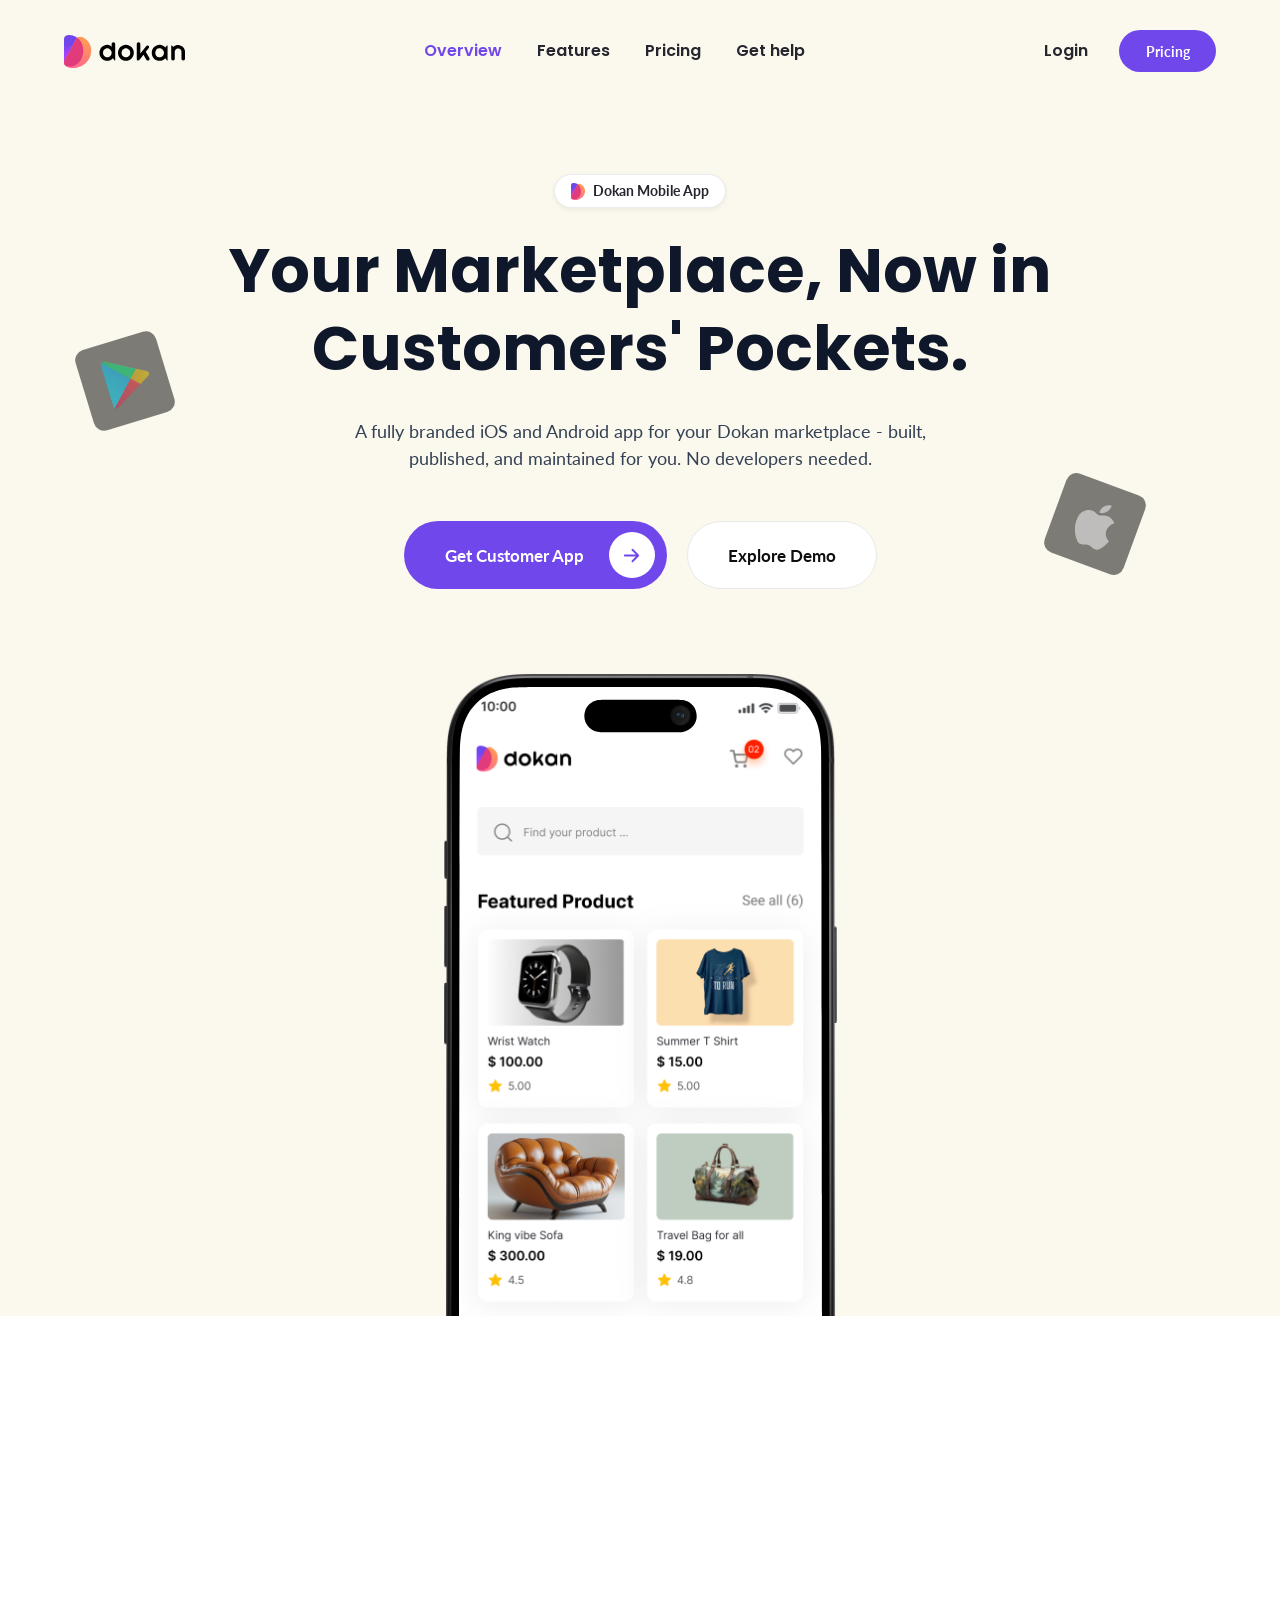
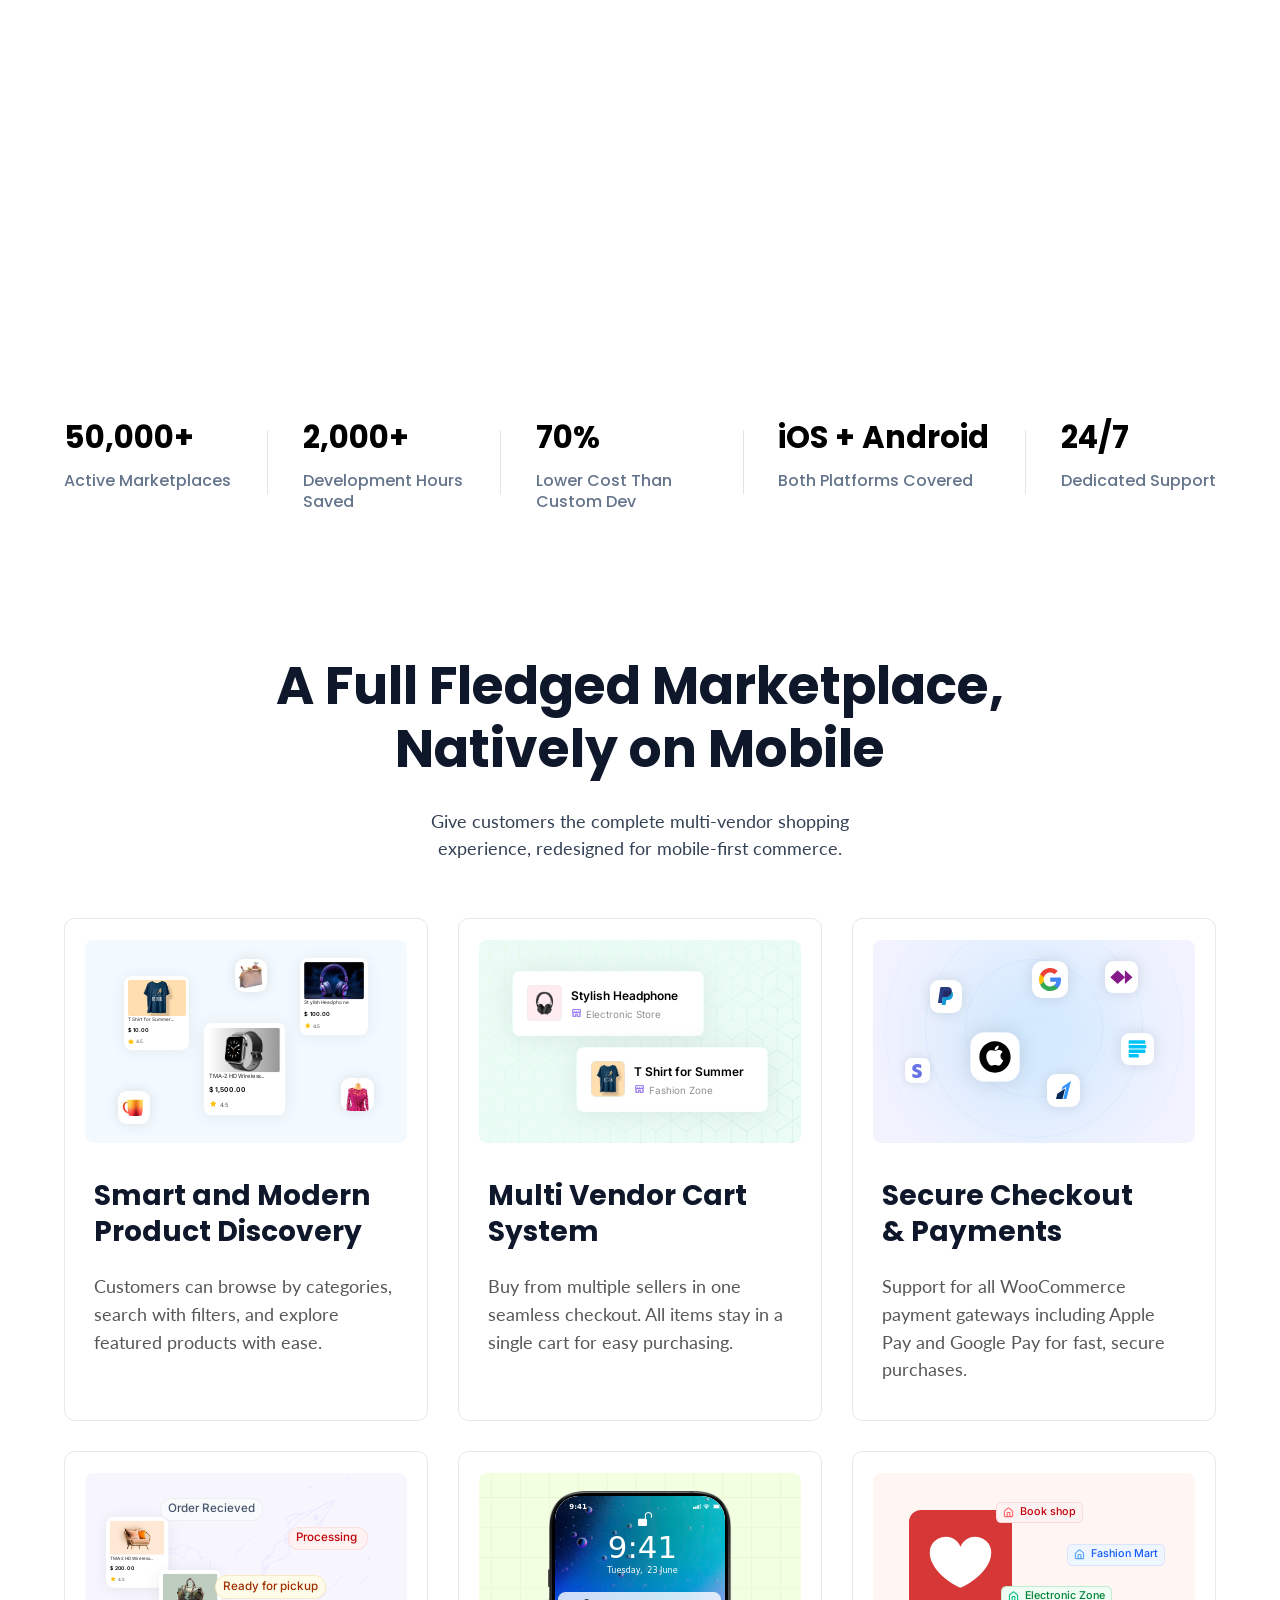
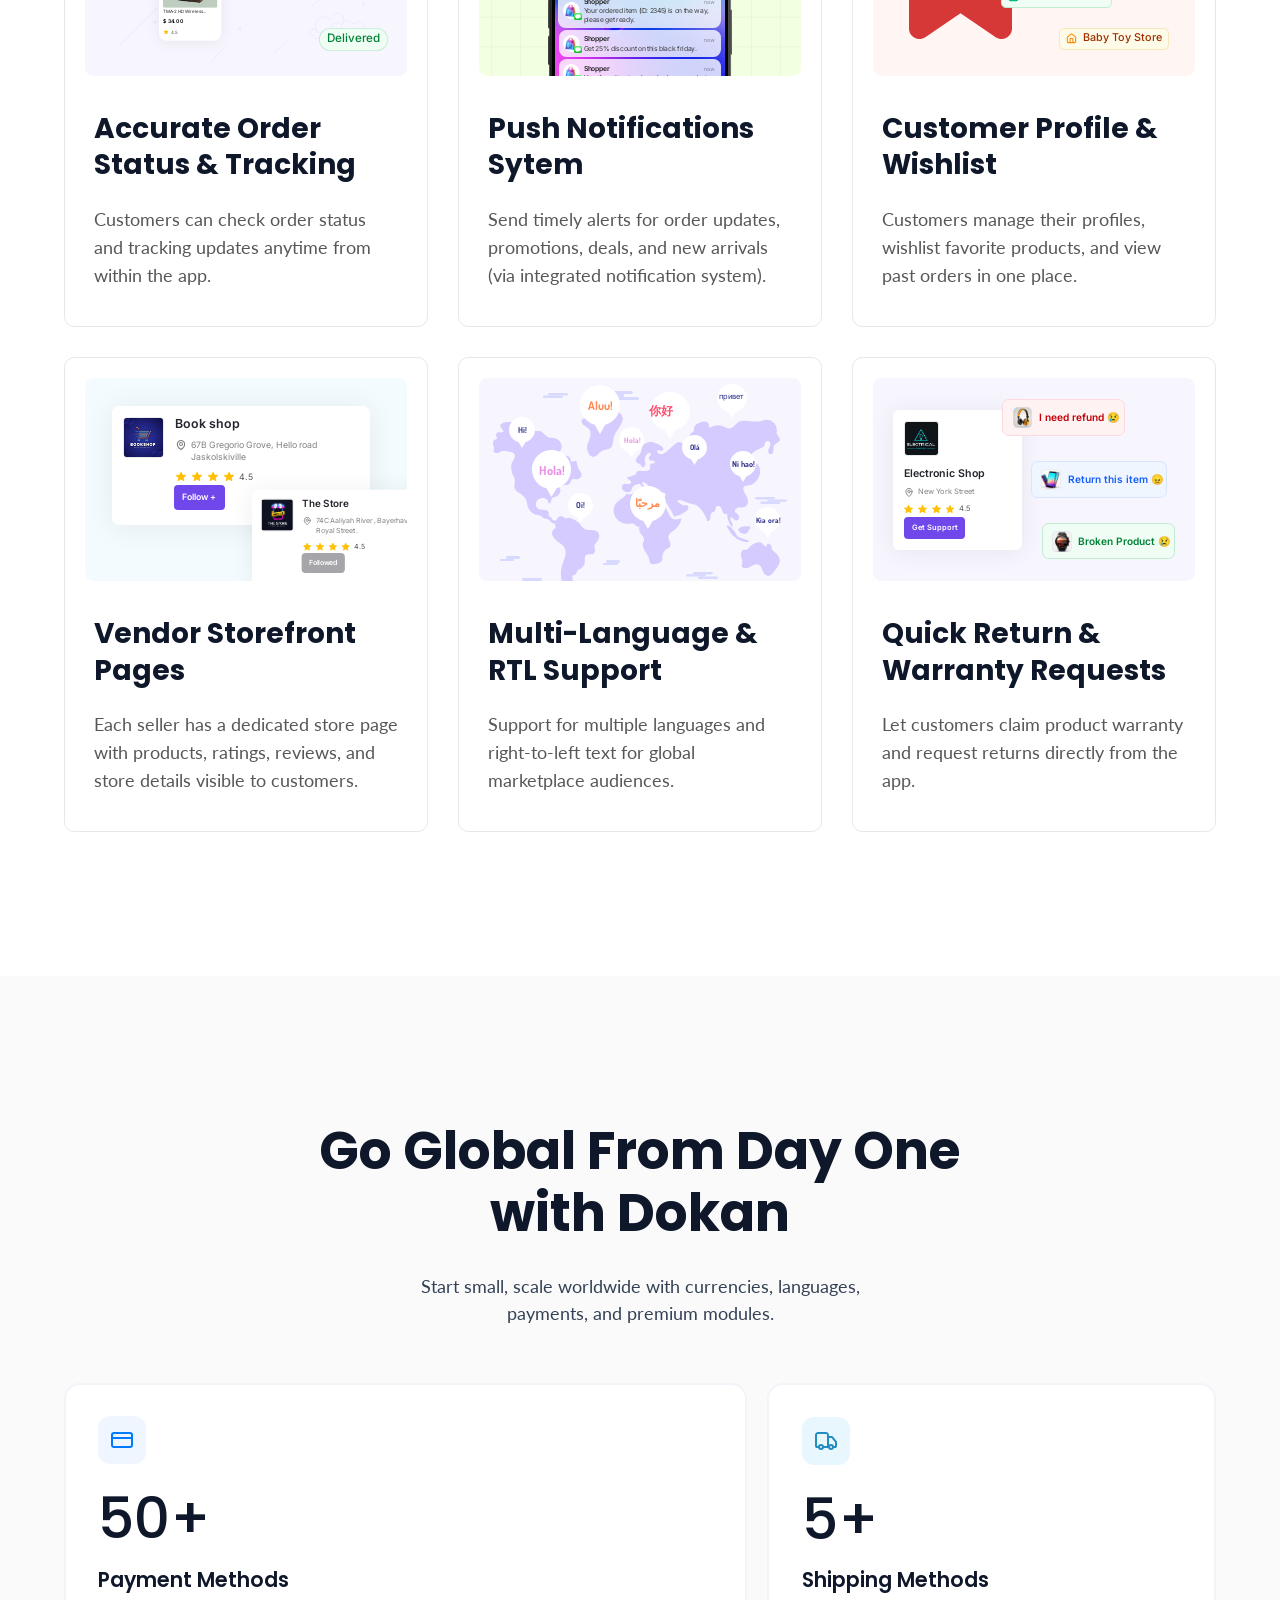
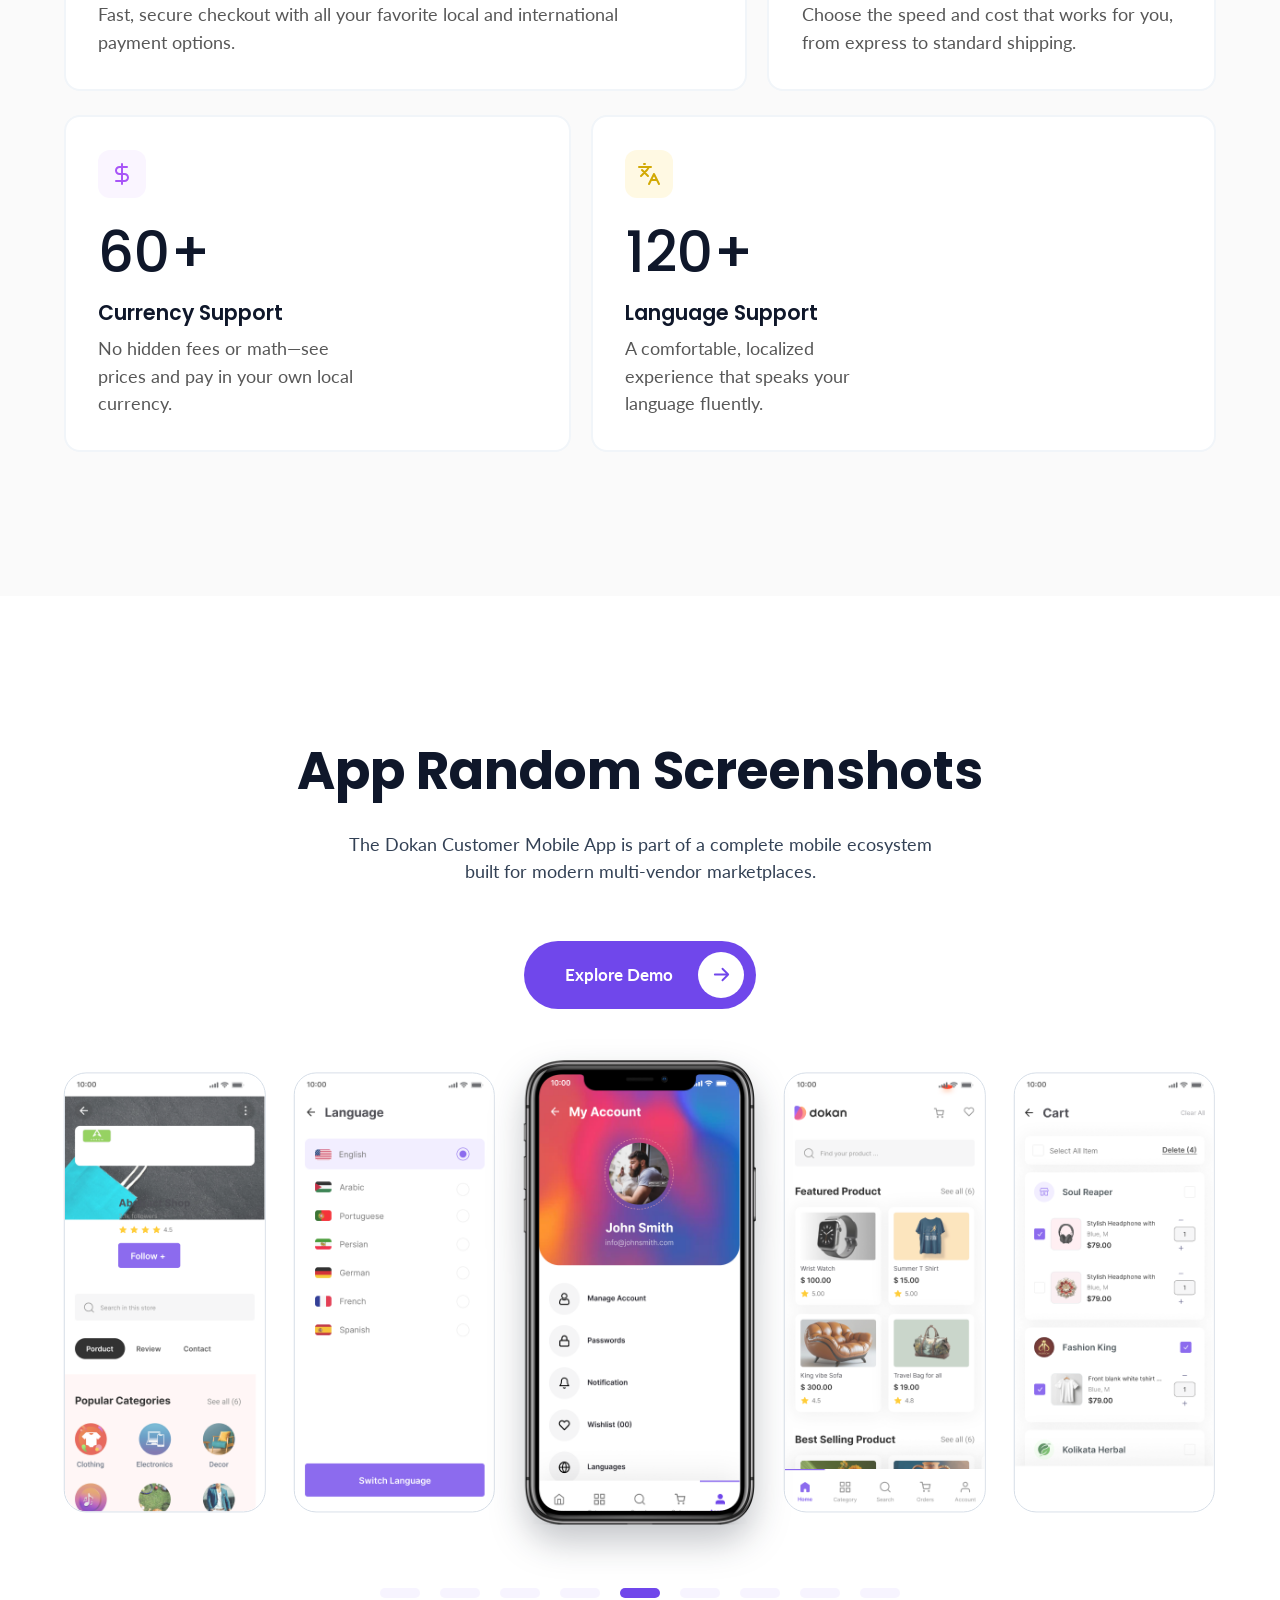
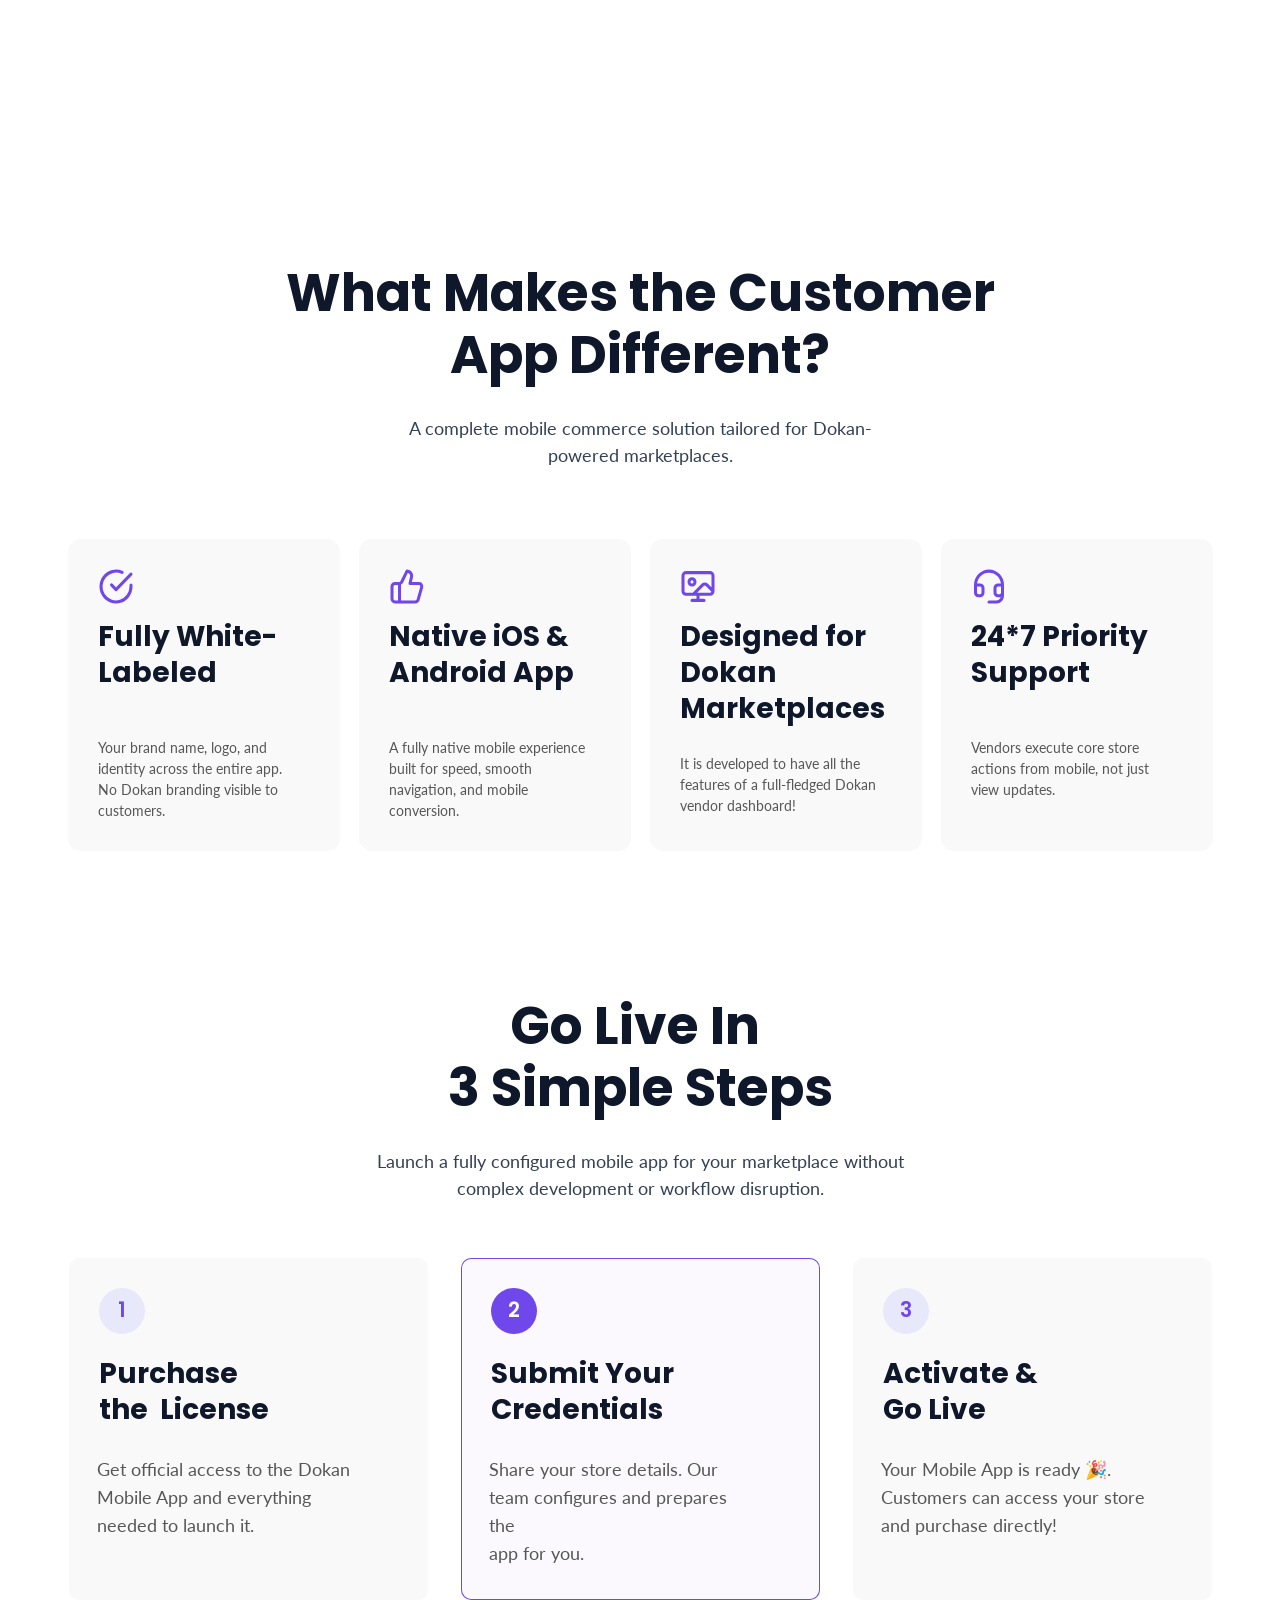
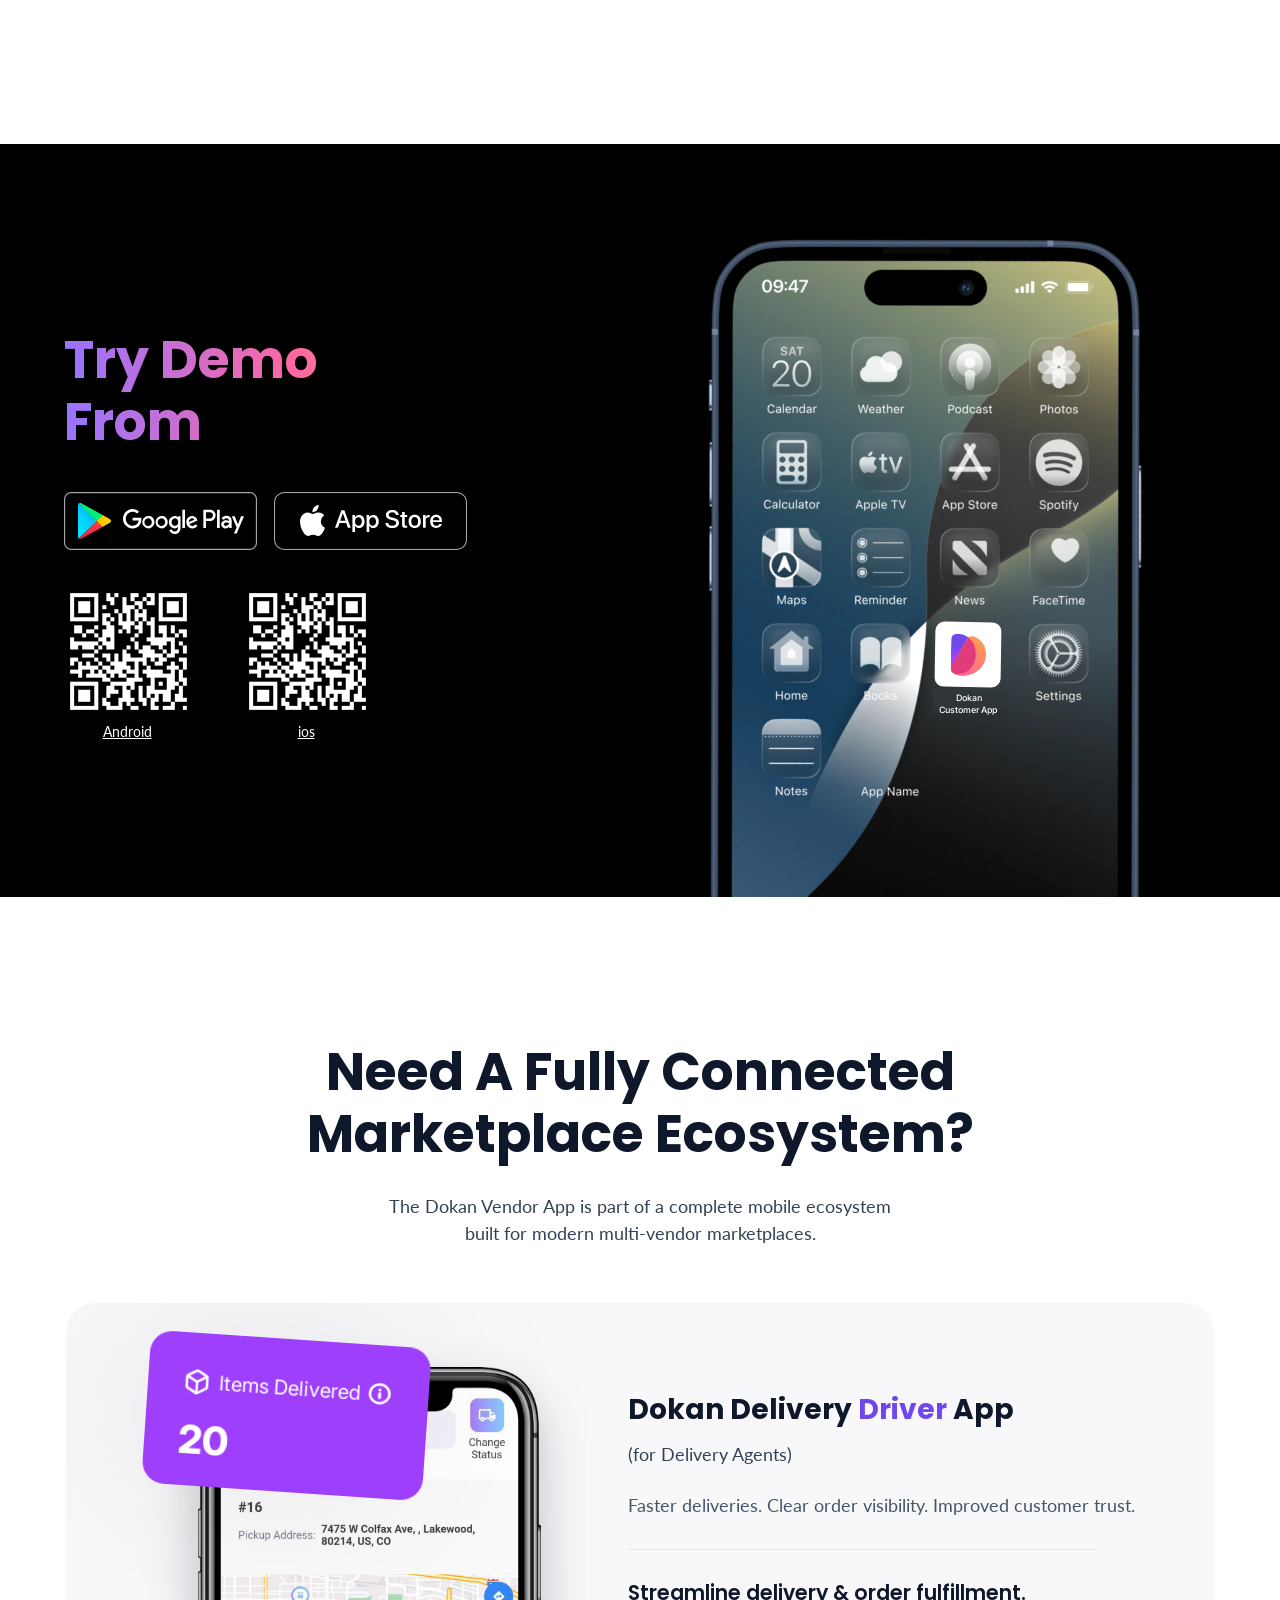
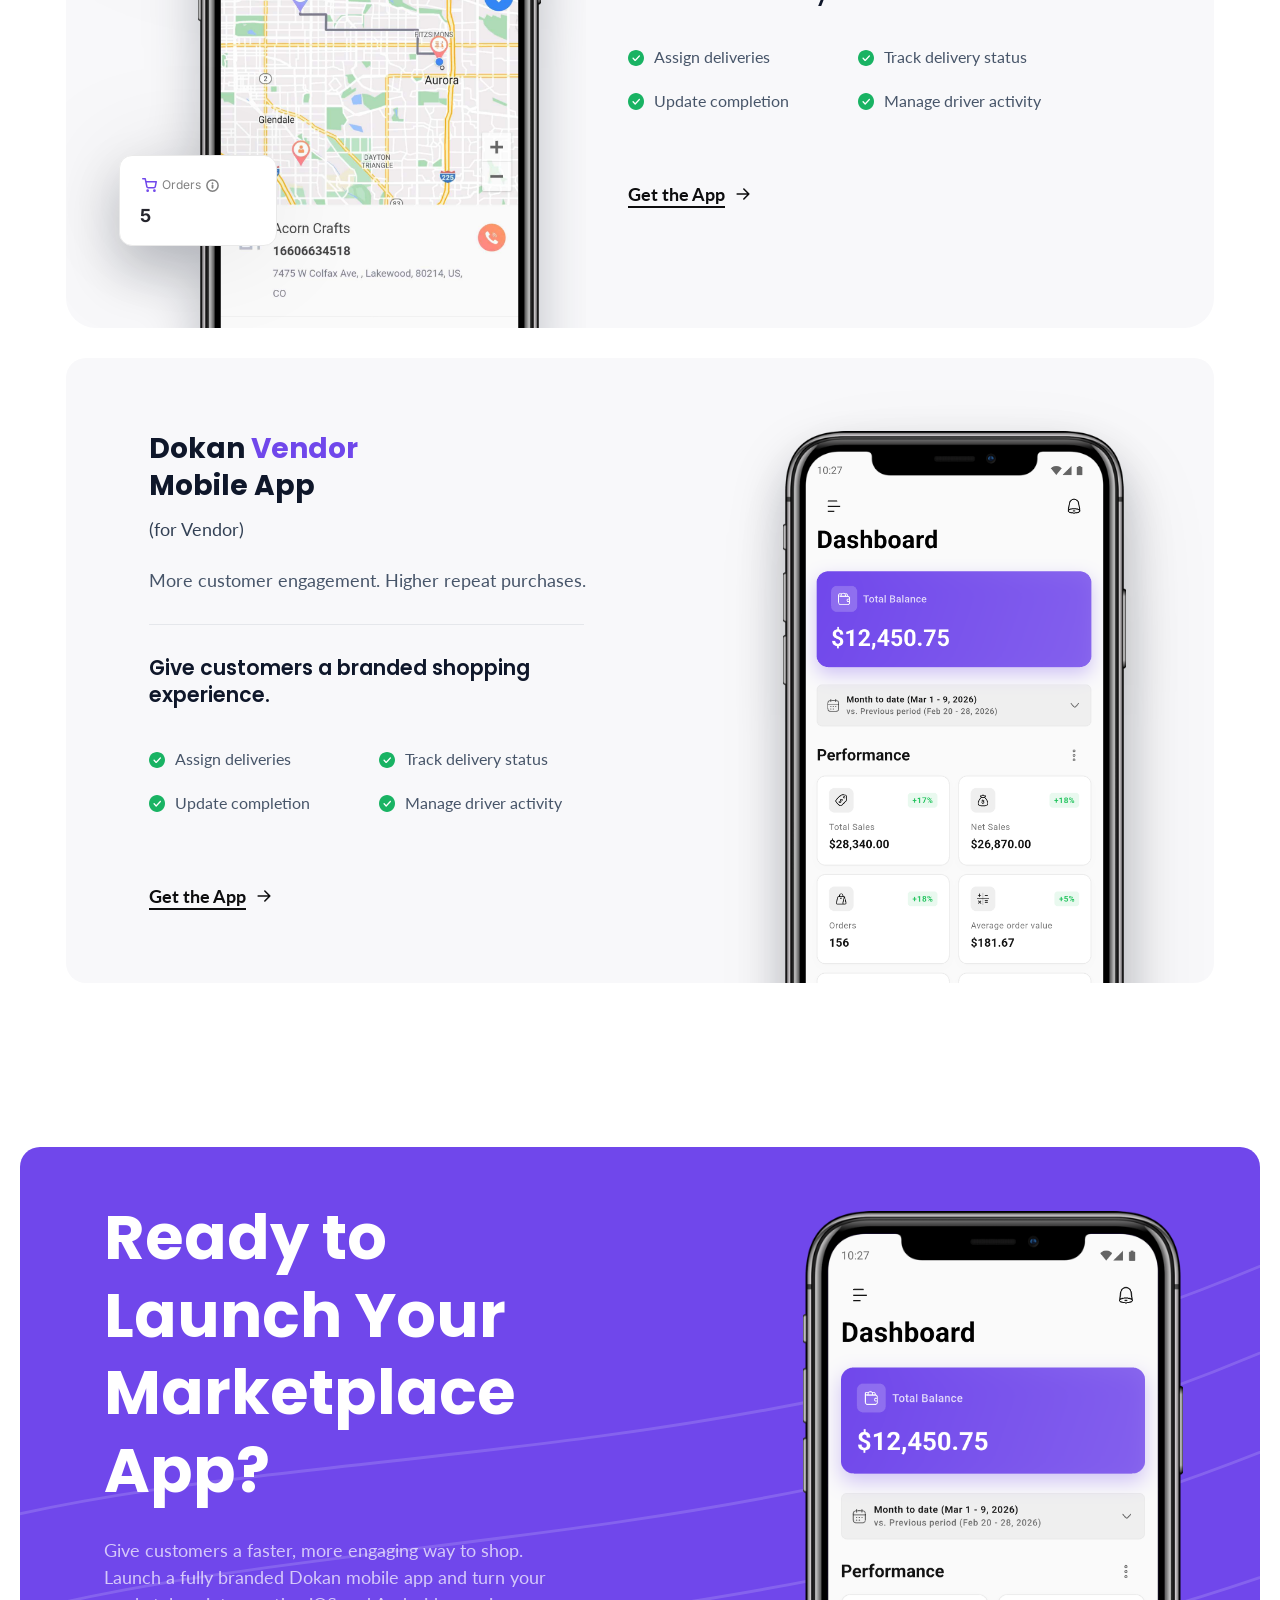
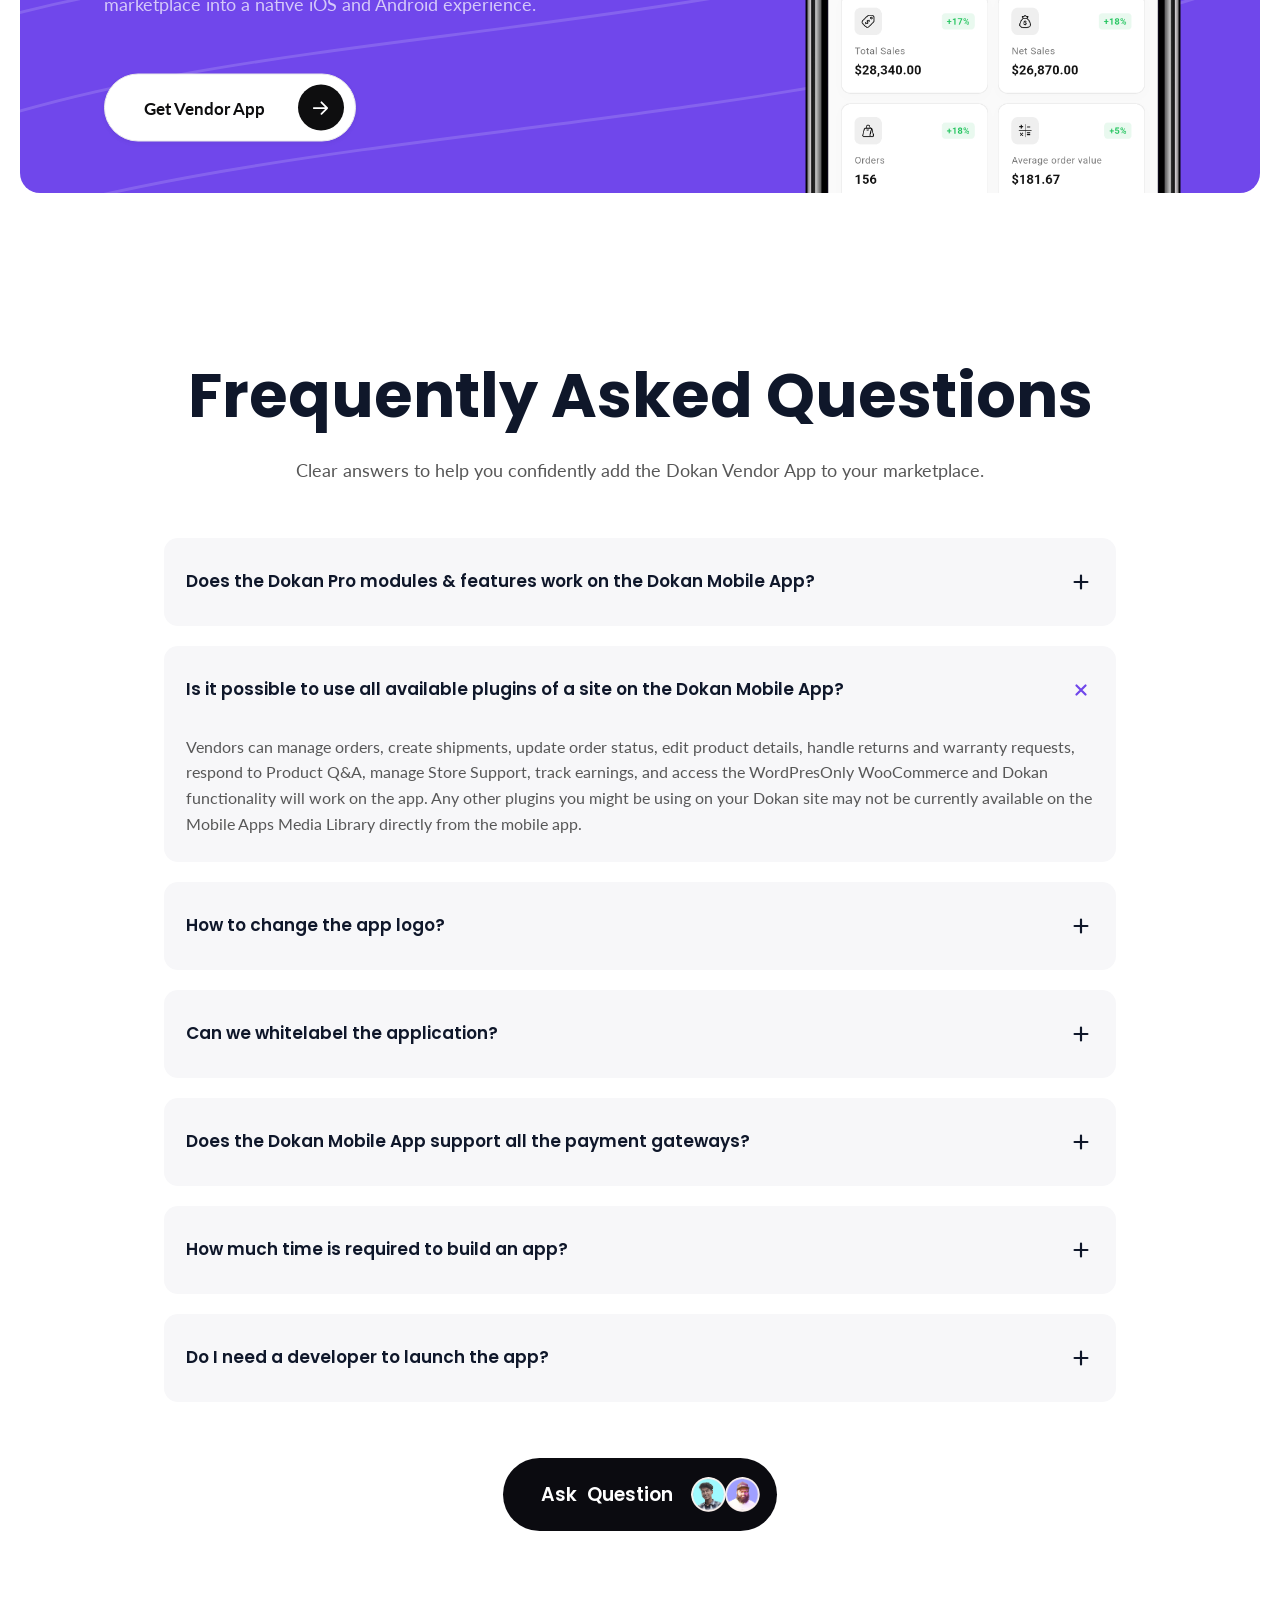
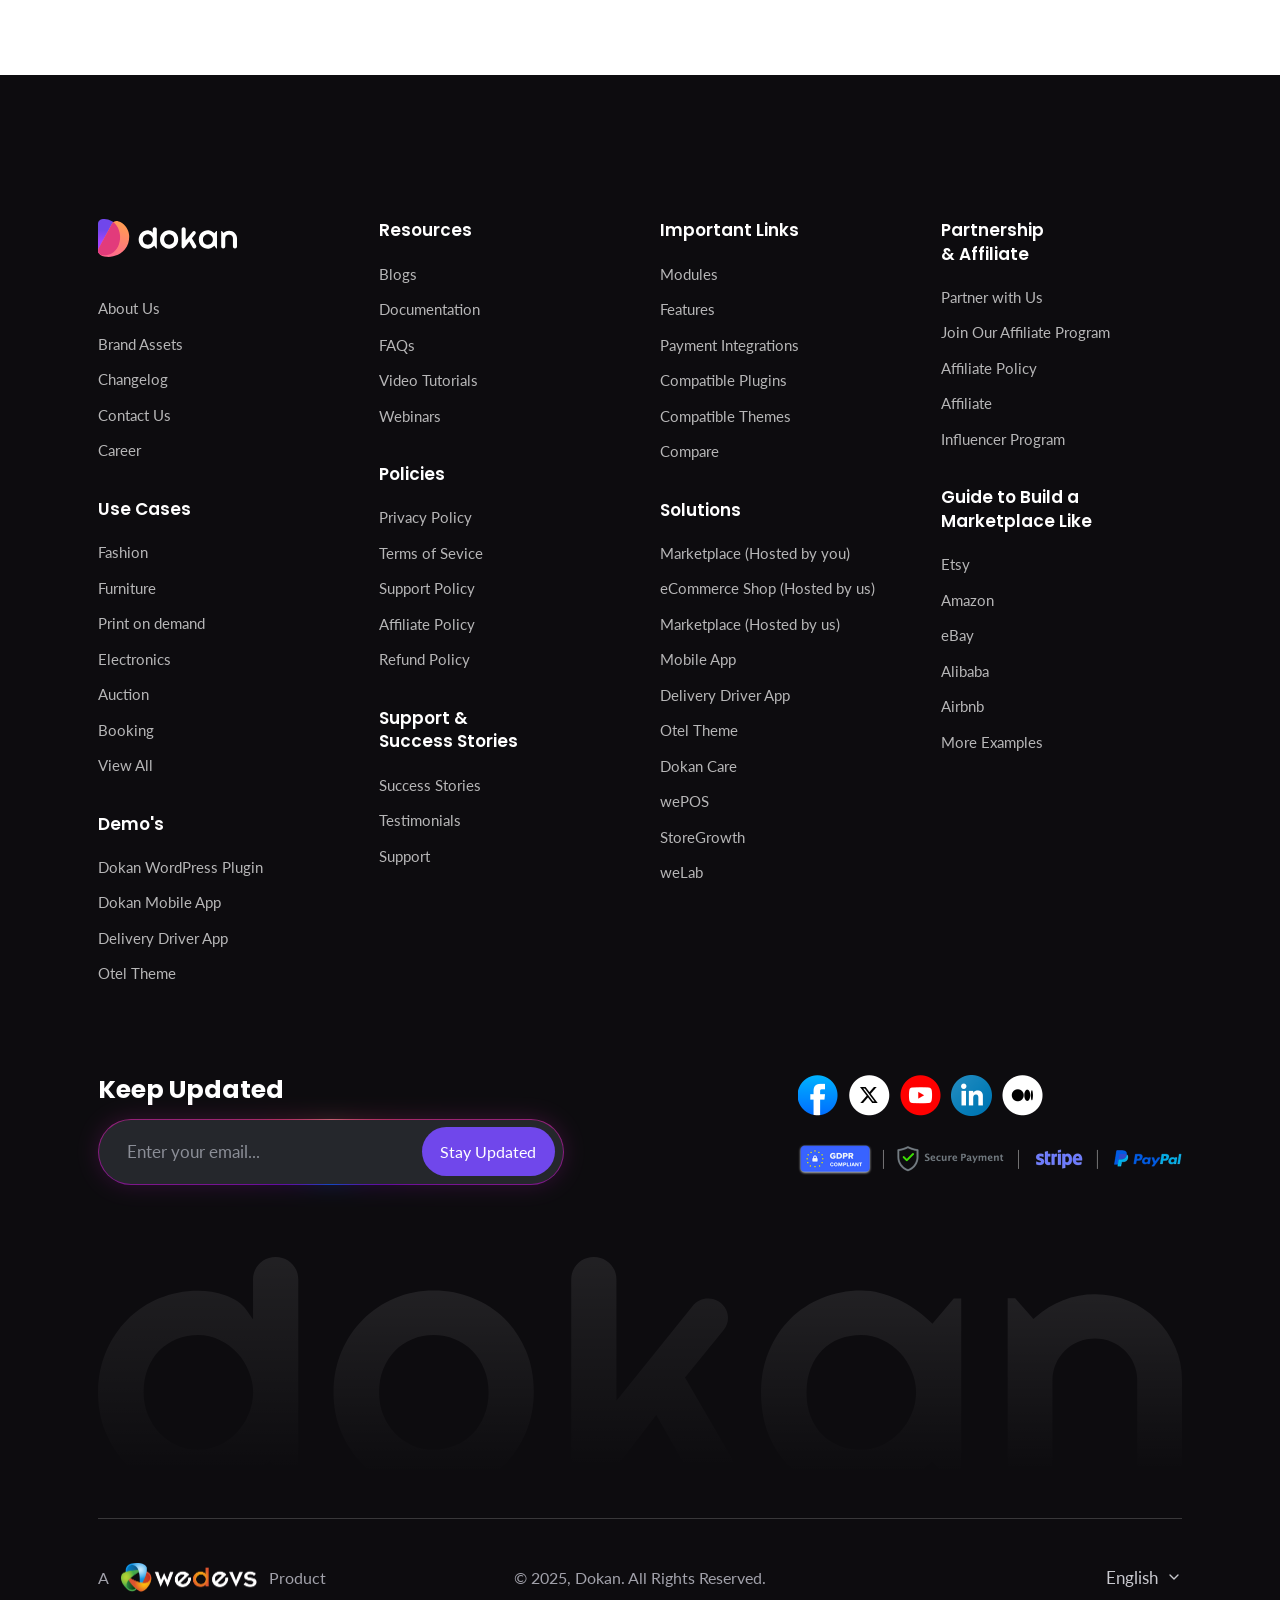
==== index.html @ ce4bb258 "Stats row redesign, 18px paragraphs, lighter Lifetime text - Home stats: one left-aligned row with s" ====
<!doctype html>
<html lang="en">
<head>
  <meta charset="utf-8">
  <meta name="viewport" content="width=device-width, initial-scale=1">
  <title>Dokan Customer Mobile App</title>
  <link rel="preconnect" href="https://fonts.googleapis.com">
  <link rel="preconnect" href="https://fonts.gstatic.com" crossorigin>
  <link href="https://fonts.googleapis.com/css2?family=Dosis:wght@700&family=Inter:wght@400;500;600;700;800&family=Lato:wght@400;700&family=Poppins:wght@500;600;700&family=Sora:wght@600;700&display=swap" rel="stylesheet">
  <link rel="stylesheet" href="dokan-ui.css">
  <link rel="stylesheet" href="base.css">
  <link rel="stylesheet" href="styles.css">
  <link rel="stylesheet" href="faq.css">
  <link rel="stylesheet" href="cta.css">
  <link rel="stylesheet" href="footer.css">
  <link rel="stylesheet" href="menu.css">
  <link rel="stylesheet" href="app-nav.css">
</head>
<body>
<div class="page" style="--top-bg:#fbf8ed">

  <!-- ============ HEADER: Dokan Mobile App menu (dokan-menu kit) ============ -->
  <header class="site-nav app-nav" id="site-nav" data-variant="light"
          data-logo-light="assets/dokan-logo.svg" data-logo-dark="assets/dokan-logo-white.svg">
    <div class="hero-menu">
      <div class="menu-row">
        <a href="#" class="menu-logo" aria-label="Dokan home">
          <img src="assets/dokan-logo.svg" alt="Dokan" width="121" height="33" />
        </a>
        <ul class="menu-links" id="menuLinks" aria-label="Dokan Mobile App">
          <li><a href="index.html" aria-current="page">Overview</a></li>
          <li><a href="features.html">Features</a></li>
          <li><a href="pricing.html">Pricing</a></li>
          <li><a href="#faq">Get help</a></li>
          <li class="menu-links-login"><a href="#">Login</a></li>
        </ul>

        <div class="menu-right">
          <a href="#" class="menu-login">Login</a>
          <a href="#" class="menu-pricing pb" aria-label="Pricing"><span class="pb-label"><span class="pb-mask"><span class="pb-t">Pricing</span><span class="pb-t pb-clone" aria-hidden="true">Pricing</span></span></span></a>
          <button class="menu-toggle" id="menuToggle" aria-label="Open menu" aria-expanded="false" aria-controls="menuLinks">
            <svg viewBox="0 0 24 24" fill="none" stroke="currentColor" stroke-width="2" stroke-linecap="round"><path d="M4 7h16M4 12h16M4 17h16"/></svg>
          </button>
        </div>
      </div>
    </div>
  </header>

  <!-- ============ HERO ============ -->
  <div class="hero-pin" data-hero-pin>
  <section class="hero">
    <div class="wrap">
      <div class="hero__bg"></div>

      <p class="app-tag"><img src="assets/p-dokan-icon.svg" alt="" width="14" height="17">Dokan Mobile App</p>
      <h1 class="hero__title dk-h1">Your Marketplace, Now in Customers' Pockets.</h1>
      <p class="hero__sub dk-lead">A fully branded iOS and Android app for your Dokan marketplace - built, published, and maintained for you. No developers needed.</p>
      <div class="hero__actions dk-btn-row">
        <a href="#" class="dk-btn dk-btn--primary">Get Customer App <span class="dk-btn__icon"><svg viewBox="0 0 24 24" fill="none" stroke="currentColor" stroke-width="1.9" stroke-linecap="round" stroke-linejoin="round" aria-hidden="true"><path d="M5 12h14M13 6l6 6-6 6"/></svg></span></a>
        <a href="#" class="dk-btn dk-btn--secondary">Explore Demo</a>
      </div>

      <div class="hero__stage" data-fit>
      <div class="hero__phone">
        <img class="hero__phone-frame" src="assets/hero-iphone17.png" alt="">
        <img class="hero__phone-mask" src="assets/hero-mask.svg" alt="">
        <div class="hero__phone-screen"><img src="assets/hero-homepage.png" alt="Dokan customer app home screen"></div>
      </div>
      </div>

      <!-- Floating cards: they move into place while the hero is pinned (script.js) -->
      <div class="hero__cards" aria-hidden="true">
        <div class="hcard hcard--product" data-hcard style="--k:-1;--b:528px;--from-x:160px">
          <img class="hc-product__img" src="assets/hc-watch.png" alt="">
          <p class="hc-product__name">Stylish Wrist Watch</p>
          <p class="hc-product__price">$ 100.00</p>
          <span class="hc-btn hc-btn--solid"><img src="assets/hc-cart-white.svg" alt="">Buy Now</span>
        </div>
        <div class="hcard hcard--delivery" data-hcard style="--k:-0.7414;--b:233px;--from-x:140px">
          <img class="hc-icon-bg" src="assets/hc-icon-bg.svg" alt="">
          <img class="hc-delivery__truck" src="assets/hc-truck.svg" alt="">
          <p class="hc-title">Delivery</p>
          <img class="hc-rule" src="assets/hc-line-h.svg" alt="">
          <img class="hc-delivery__track" src="assets/hc-line-v.svg" alt="">
          <p class="hc-date" style="top:69px">May 14<span>12:34 pm</span></p><img class="hc-dot" style="top:69px" src="assets/hc-dot-active.svg" alt=""><p class="hc-step" style="top:69px">Order Recieved</p>
          <p class="hc-date" style="top:127px">May 15<span>12:34 pm</span></p><img class="hc-dot" style="top:127px" src="assets/hc-dot.svg" alt=""><p class="hc-step" style="top:127px">Processing</p>
          <p class="hc-date" style="top:185px">May 16<span>12:34 pm</span></p><img class="hc-dot" style="top:185px" src="assets/hc-dot.svg" alt=""><p class="hc-step" style="top:185px">Delivered</p>
        </div>
        <div class="hcard hcard--review" data-hcard style="--k:0.5216;--b:531px;--from-x:-160px">
          <img class="hc-review__img" src="assets/hc-tshirt.png" alt="">
          <span class="hc-review__stars"><span class="hcard__star"><img src="assets/hc-star.svg" alt=""></span><span class="hcard__star"><img src="assets/hc-star.svg" alt=""></span><span class="hcard__star"><img src="assets/hc-star.svg" alt=""></span><span class="hcard__star"><img src="assets/hc-star.svg" alt=""></span><span class="hcard__star"><img src="assets/hc-star.svg" alt=""></span></span>
          <p class="hc-review__score">5.00</p>
          <p class="hc-review__title">Very Comfortable</p>
          <p class="hc-review__text">Summer is super comfy, especially for guys.</p>
        </div>
        <div class="hcard hcard--checkout" data-hcard style="--k:0.4368;--b:103px;--from-x:-140px">
          <img class="hc-icon-bg hc-icon-bg--sm" src="assets/hc-icon-bg2.svg" alt="">
          <img class="hc-checkout__cart" src="assets/hc-cart-gray.svg" alt="">
          <p class="hc-title hc-title--checkout">Checkout</p>
          <img class="hc-rule hc-rule--checkout" src="assets/hc-line-h2.svg" alt="">
          <p class="hc-item" style="top:59px">Headphone</p><p class="hc-qty" style="top:59px;left:98.9px">$10.00 X <span>1 QTY</span></p>
          <p class="hc-item" style="top:94px">Mouse</p><p class="hc-qty" style="top:94px;left:97.2px">$20.00 X <span>2 QTY</span></p>
          <span class="hc-input"><span>Discount Code</span></span>
          <span class="hc-apply">Apply</span>
          <span class="hc-btn hc-btn--outline"><img src="assets/hc-cart-purple.svg" alt="">Pay Now</span>
        </div>
      </div>

      <div class="hero__tile hero__tile--apple"></div>
      <img class="hero__tile-logo hero__tile-logo--apple" src="assets/hero-apple.svg" alt="">
      <div class="hero__tile hero__tile--play"></div>
      <img class="hero__tile-logo hero__tile-logo--play" src="assets/hero-googleplay.svg" alt="">
    </div>
  </section>
  </div>

  <!-- ============ FEATURES ============ -->
  <section class="features">
    <div class="wrap">
      <div class="stats">
        <div class="stat" style="--x:389px"><p class="stat__num dk-stat">50,000+</p><p class="stat__label dk-small">Active Marketplaces</p></div>
        <div class="stat" style="--x:636px"><p class="stat__num dk-stat">2,000+</p><p class="stat__label dk-small" style="--w:190px">Development Hours Saved</p></div>
        <div class="stat" style="--x:873px"><p class="stat__num dk-stat">70%</p><p class="stat__label dk-small" style="--w:200px">Lower Cost Than Custom Dev</p></div>
        <div class="stat" style="--x:1092px"><p class="stat__num dk-stat">iOS + Android</p><p class="stat__label dk-small">Both Platforms Covered</p></div>
        <div class="stat" style="--x:1379px"><p class="stat__num dk-stat">24/7</p><p class="stat__label dk-small">Dedicated Support</p></div>
        <img class="stat__divider" style="--x:596px" src="assets/stats-divider.svg" alt="">
        <img class="stat__divider" style="--x:833px" src="assets/stats-divider.svg" alt="">
        <img class="stat__divider" style="--x:1052px" src="assets/stats-divider.svg" alt="">
        <img class="stat__divider" style="--x:1339px" src="assets/stats-divider.svg" alt="">
      </div>

      <h2 class="features__title dk-h2">A Full Fledged Marketplace,<br>Natively on Mobile</h2>
      <p class="features__sub dk-lead">Give customers the complete multi-vendor shopping experience, redesigned for mobile-first commerce.</p>

      <div class="fgrid">
        <!-- 1 -->
        <article class="fcard">
          <div data-fit class="fcard__art" style="background:#f3faff;--t:20.58px">
            <div class="pcard at" style="--x:48.84px;--y:45.09px">
              <div class="pcard__bg"></div>
              <div class="pcard__img"><img src="assets/f1-tshirt.png" alt=""></div>
              <div class="pcard__body"><p class="pcard__name trim">T Shirt for Summer...</p><p class="pcard__price trim">$ 10.00</p><div class="pcard__rating"><span class="pcard__star"><img src="assets/f1-star-a.svg" alt=""></span><span class="pcard__rate trim">4.5</span></div></div>
            </div>
            <div class="pcard at" style="--x:149.35px;--y:104.26px;--s:1.23116">
              <div class="pcard__bg"></div>
              <div class="pcard__img"><img src="assets/f1-watch.png" alt=""></div>
              <div class="pcard__body"><p class="pcard__name trim">TMA-2 HD Wireless...</p><p class="pcard__price trim">$ 1,500.00</p><div class="pcard__rating"><span class="pcard__star"><img src="assets/f1-star-b.svg" alt=""></span><span class="pcard__rate trim">4.5</span></div></div>
            </div>
            <div class="pcard at" style="--x:269.58px;--y:23.48px;--s:1.03097">
              <div class="pcard__bg"></div>
              <div class="pcard__img"><img src="assets/f1-headphone.png" alt=""></div>
              <div class="pcard__body"><p class="pcard__name trim">Stylish Headphone </p><p class="pcard__price trim">$ 100.00</p><div class="pcard__rating"><span class="pcard__star"><img src="assets/f1-star-c.svg" alt=""></span><span class="pcard__rate trim">4.5</span></div></div>
            </div>
            <div class="logo-tile at" style="--x:41.33px;--y:189.74px"><span class="crop" style="left:5.64px;top:9.39px;width:26.113px;height:21.761px"><img src="assets/f1-logo-mug.png" alt="" style="height:128%;left:-6.97%;top:-12%;width:130.61%"></span></div>
            <div class="logo-tile at" style="--x:187.86px;--y:24.42px"><span class="crop" style="left:4.69px;top:3.76px;width:30.984px;height:32.89px"><img src="assets/f1-logo-bag.png" alt="" style="height:129.17%;left:-5.38%;top:-17.75%;width:114.62%"></span></div>
            <div class="logo-tile at" style="--x:321.25px;--y:173.77px"><span class="crop" style="left:5.63px;top:-3.76px;width:30.058px;height:49.784px"><img src="assets/f1-logo-dress.png" alt="" style="height:266.28%;left:-106.25%;top:-19.93%;width:350%"></span></div>
          </div>
          <h3 class="fcard__title dk-h3">Smart and Modern Product Discovery</h3>
          <p class="fcard__desc dk-small">Customers can browse by categories, search with filters, and explore featured products with ease.</p>
        </article>

        <!-- 2 -->
        <article class="fcard">
          <div data-fit class="fcard__art" style="background:#ebfcf6">
            <img class="at" style="--x:-37.56px;--y:-22.55px;width:479.056px;height:286.494px" src="assets/f2-pattern.svg" alt="">
            <div class="cart-row at" style="--x:43.21px;--y:39.45px"><img src="assets/f2-card-bg.svg" alt=""></div>
            <div class="at" style="--x:61.23px;--y:57.33px;width:42.77px;height:44.62px">
              <img style="position:absolute;left:-0.24px;top:-0.25px;width:43.29px;height:45.118px" src="assets/f2-thumb-bg.svg" alt="">
              <span class="crop" style="left:9.25px;top:6.385px;width:24.28px;height:31.85px;border-radius:2.497px"><img src="assets/f2-headphone.png" alt="" style="height:121.22%;left:-24.4%;top:-7.07%;width:150.33%"></span>
            </div>
            <p class="cart-name trim at" style="--x:115.56px;--y:60.89px">Stylish Headphone</p>
            <img class="at" style="--x:116.42px;--y:86.69px;width:11.524px;height:10.151px" src="assets/f2-store-a.svg" alt="">
            <p class="cart-store trim at" style="--x:134.51px;--y:86.96px">Electronic Store</p>

            <div class="cart-row at" style="--x:122.57px;--y:134.85px"><img src="assets/f2-card-bg.svg" alt=""></div>
            <img class="at" style="--x:140.31px;--y:152.43px;width:43.363px;height:45.191px" src="assets/f2-tshirt-card.png" alt="">
            <p class="cart-name trim at" style="--x:194.89px;--y:156.3px">T Shirt for Summer </p>
            <img class="at" style="--x:195.71px;--y:182.12px;width:11.51px;height:10.163px" src="assets/f2-store-b.svg" alt="">
            <p class="cart-store trim at" style="--x:213.78px;--y:182.4px">Fashion Zone</p>
          </div>
          <h3 class="fcard__title dk-h3">Multi Vendor Cart System</h3>
          <p class="fcard__desc dk-small">Buy from multiple sellers in one seamless checkout. All items stay in a single cart for easy purchasing.</p>
        </article>

        <!-- 3 -->
        <article class="fcard">
          <div data-fit class="fcard__art" style="background:#f5f4ff">
            <div class="pay-glow">
              <img class="pay-glow__ellipse" src="assets/f3-glow.svg" alt="">
              <div class="logo-tile at" style="--x:-12.21px;--y:82.66px"><img class="logo-tile__in" style="left:10.91px;top:9.12px;width:18.954px;height:22.538px" src="assets/f3-logo-a.svg" alt=""></div>
            </div>
            <div class="ring" style="left:115.09px;top:24.92px;width:173.726px;height:173.726px;border-color:rgba(190,219,255,.4)"></div>
            <div class="ring" style="left:65.45px;top:-24.72px;width:272.998px;height:272.998px;border-color:rgba(190,219,255,.3)"></div>
            <div class="ring" style="left:15.82px;top:-74.36px;width:372.27px;height:372.27px;border-color:rgba(190,219,255,.2)"></div>
            <div class="logo-tile at" style="--x:71.39px;--y:50.72px"><img class="logo-tile__in" style="left:10.92px;top:9.124px;width:18.95px;height:22.538px" src="assets/f3-logo-paypal.svg" alt="PayPal"></div>
            <div class="logo-tile logo-tile--lg at" style="--x:199.14px;--y:27.25px"><img class="logo-tile__in" style="left:8.952px;top:8.662px;width:28.123px;height:28.698px" src="assets/f3-logo-google.svg" alt="Google Pay"></div>
            <img class="at" style="--x:-16.31px;--y:-16.31px;width:73.416px;height:73.416px;margin:26.3px 0 0 291.19px" src="assets/f3-logo-d.svg" alt="">
            <img class="at" style="--x:-16.31px;--y:-16.31px;width:73.416px;height:73.416px;margin:116.48px 0 0 310.92px" src="assets/f3-logo-e.svg" alt="">
            <div class="logo-tile at" style="--x:218.86px;--y:168.14px"><img class="logo-tile__in" style="left:10.335px;top:9.393px;width:19.726px;height:22.574px" src="assets/f3-logo-f.svg" alt=""></div>
            <img class="at" style="--x:-24.42px;--y:-24.42px;width:109.901px;height:109.901px;margin:116.48px 0 0 123.05px" src="assets/f3-logo-apple.svg" alt="Apple Pay">
            <div class="logo-tile logo-tile--sm at" style="--x:40.39px;--y:148.41px"><img class="logo-tile__in" style="left:6.906px;top:6.906px;width:17.58px;height:17.58px" src="assets/f3-stripe.svg" alt="Stripe"></div>
          </div>
          <h3 class="fcard__title dk-h3">Secure Checkout<br>&amp; Payments</h3>
          <p class="fcard__desc dk-small">Support for all WooCommerce payment gateways including Apple Pay and Google Pay for fast, secure purchases.</p>
        </article>

        <!-- 4 -->
        <article class="fcard">
          <div data-fit class="fcard__art" style="background:#f7f5fe">
            <img class="at" style="--x:42.29px;--y:3.77px;width:314.576px;height:232.919px" src="assets/f4-bg.svg" alt="">
            <div class="pcard at" style="--x:27.24px;--y:55.42px;--s:0.94453">
              <div class="pcard__bg"></div>
              <div class="pcard__img"><img src="assets/f4-chair.png" alt=""></div>
              <div class="pcard__body"><p class="pcard__name trim">TMA-2 HD Wireless...</p><p class="pcard__price trim">$ 200.00</p><div class="pcard__rating"><span class="pcard__star"><img src="assets/f4-star.svg" alt=""></span><span class="pcard__rate trim">4.5</span></div></div>
            </div>
            <div class="pcard at" style="--x:92.55px;--y:121.77px;--s:0.94453">
              <div class="pcard__bg"></div>
              <div class="pcard__img"><img src="assets/f4-bag.png" alt=""></div>
              <div class="pcard__body"><p class="pcard__name trim">TMA-2 HD Wireless...</p><p class="pcard__price trim">$ 34.00</p><div class="pcard__rating"><span class="pcard__star"><img src="assets/f4-star.svg" alt=""></span><span class="pcard__rate trim">4.5</span></div></div>
            </div>
            <span class="pill at" style="--x:94.43px;--y:31.15px;--bg:#f9fafb;--fg:#45556c;--ring:rgba(106,114,130,.1)">Order Recieved</span>
            <span class="pill at" style="--x:254.93px;--y:67.62px;--bg:#fef2f2;--fg:#c10007;--ring:rgba(231,0,11,.1)">Processing </span>
            <span class="pill at" style="--x:163.73px;--y:128.42px;--bg:#fefce8;--fg:#9f2d00;--ring:rgba(208,135,0,.2)">Ready for pickup</span>
            <span class="pill at" style="--x:293.83px;--y:194.08px;--bg:#f0fdf4;--fg:#008236;--ring:rgba(0,166,62,.2)">Delivered</span>
          </div>
          <h3 class="fcard__title dk-h3">Accurate Order Status &amp; Tracking</h3>
          <p class="fcard__desc dk-small">Customers can check order status and tracking updates anytime from within the app.</p>
        </article>

        <!-- 5 -->
        <article class="fcard">
          <div data-fit class="fcard__art" style="background:#f3ffe1">
            <img class="at" style="--x:-164.56px;--y:-43.66px;width:760px;height:486px;mix-blend-mode:multiply" src="assets/f5-grid.svg" alt="">
            <img class="at" style="--x:86.42px;--y:22.54px;width:230.675px;height:477.949px" src="assets/f5-iphone.png" alt="">
            <div class="lock at" style="--x:95.28px;--y:29px">
              <img class="lock__wall" src="assets/f5-lockscreen.png" alt="">
              <img class="at" style="--x:163.76px;--y:auto;bottom:29.08px;top:auto;width:29.348px;height:29.348px" src="assets/f5-camera.svg" alt="">
              <img class="at" style="--x:27px;bottom:29.08px;top:auto;width:29.348px;height:29.348px" src="assets/f5-torch.svg" alt="">
              <span class="lock__home"></span>
              <div class="lock__stack">
                <div class="notif" style="height:42.261px"><div class="notif__in" style="left:0;right:0">
                  <span class="notif__icon"><img src="assets/f5-app-icon.png" alt="" width="21.545" height="21.559"><img class="notif__badge" src="assets/f5-message.svg" alt=""></span>
                  <span class="notif__text"><span class="notif__head"><b>Shopper</b><i>now</i></span><span class="notif__body">Your ordered item (ID: 2345) is on the way, please get ready.</span></span>
                </div></div>
                <div class="notif" style="height:32.283px"><div class="notif__in" style="left:.06px;right:-.06px">
                  <span class="notif__icon"><img src="assets/f5-app-icon.png" alt="" width="21.545" height="21.559"><img class="notif__badge" src="assets/f5-message.svg" alt=""></span>
                  <span class="notif__text"><span class="notif__head"><b>Shopper</b><i>now</i></span><span class="notif__body">Get 25% discount on this black friday.</span></span>
                </div></div>
                <div class="notif" style="height:32.283px"><div class="notif__in" style="left:.06px;right:-.06px">
                  <span class="notif__icon"><img src="assets/f5-app-icon.png" alt="" width="21.545" height="21.559"><img class="notif__badge" src="assets/f5-message.svg" alt=""></span>
                  <span class="notif__text"><span class="notif__head"><b>Shopper</b><i>now</i></span><span class="notif__body">Your favorite store launched new products.</span></span>
                </div></div>
              </div>
              <img class="at" style="--x:103.893px;--y:19.834px;width:17.428px;height:18.202px" src="assets/f5-lock.svg" alt="">
              <p class="lock__time">9:41</p>
              <p class="lock__date"><span>T</span><span style="letter-spacing:.0082px">uesda</span><span style="letter-spacing:-.7355px">y</span><span style="letter-spacing:-.4883px">,</span><span style="letter-spacing:.0082px">  23 June</span></p>
              <div class="statusbar">
                <img class="statusbar__bg" src="assets/f5-statusbar.svg" alt="">
                <img class="at" style="--x:172.57px;--y:10.80px;width:9.979px;height:6.205px" src="assets/f5-network.svg" alt="">
                <img class="at" style="--x:185.86px;--y:10.80px;width:8.418px;height:6.204px" src="assets/f5-wifi.svg" alt="">
                <img class="at" style="--x:197.50px;--y:10.565px;width:14.232px;height:6.457px" src="assets/f5-battery.svg" alt="">
                <p class="statusbar__time">9:41</p>
              </div>
            </div>
          </div>
          <h3 class="fcard__title dk-h3">Push Notifications Sytem</h3>
          <p class="fcard__desc dk-small">Send timely alerts for order updates, promotions, deals, and new arrivals (via integrated notification system).</p>
        </article>

        <!-- 6 -->
        <article class="fcard">
          <div data-fit class="fcard__art" style="background:#fff6f4">
            <img class="at" style="--x:45.99px;--y:46.97px;width:128.551px;height:160.804px" src="assets/f6-wishlist.svg" alt="">
            <span class="tag at" style="--x:154.05px;--y:36.63px;--bg:#fef2f2;--fg:#c10007;--ring:rgba(231,0,11,.1)"><img src="assets/f6-house-red.svg" alt="">Book shop</span>
            <span class="tag at" style="--x:232.95px;--y:194.44px;--bg:#fefce8;--fg:#9f2d00;--ring:rgba(208,135,0,.2)"><img src="assets/f6-house-orange.svg" alt="">Baby Toy Store</span>
            <span class="tag at" style="--x:160.63px;--y:141.84px;--bg:#f0fdf4;--fg:#008236;--ring:rgba(0,166,62,.2)"><img src="assets/f6-house-green.svg" alt="">Electronic Zone</span>
            <span class="tag at" style="--x:243.29px;--y:89.24px;--bg:#eff6ff;--fg:#155dfc;--ring:rgba(20,71,230,.1)"><img src="assets/f6-house-blue.svg" alt="">Fashion Mart</span>
          </div>
          <h3 class="fcard__title dk-h3">Customer Profile &amp; Wishlist</h3>
          <p class="fcard__desc dk-small">Customers manage their profiles, wishlist favorite products, and view past orders in one place.</p>
        </article>

        <!-- 7 -->
        <article class="fcard">
          <div data-fit class="fcard__art" style="background:#f3fbff">
            <div class="scard at" style="--x:33.82px;--y:33.82px">
              <div class="scard__bg"></div>
              <div class="scard__info">
                <p class="scard__name trim">Book shop</p>
                <p class="scard__loc"><img src="assets/f7-location.svg" alt=""><span style="width:173.245px">67B Gregorio Grove, Hello road Jaskolskiville</span></p>
                <p class="scard__rating"><span class="star"><img src="assets/f7-star.svg" alt=""></span><span class="star"><img src="assets/f7-star.svg" alt=""></span><span class="star"><img src="assets/f7-star.svg" alt=""></span><span class="star"><img src="assets/f7-star.svg" alt=""></span><span class="trim">4.5</span></p>
              </div>
              <span class="scard__img"><img src="assets/f7-bookshop.png" alt=""></span>
              <span class="scard__btn"><span class="trim">Follow +</span></span>
            </div>
            <div class="scard at" style="--x:209.83px;--y:139.43px;--s:0.80045">
              <div class="scard__bg"></div>
              <div class="scard__info">
                <p class="scard__name trim" style="width:193.33px">The Store </p>
                <p class="scard__loc"><img src="assets/f7-location-sm.svg" alt=""><span style="width:173.245px">74C Aaliyah River ,Bayerhaven, Royal Street.</span></p>
                <p class="scard__rating"><span class="star"><img src="assets/f7-star-sm.svg" alt=""></span><span class="star"><img src="assets/f7-star-sm.svg" alt=""></span><span class="star"><img src="assets/f7-star-sm.svg" alt=""></span><span class="star"><img src="assets/f7-star-sm.svg" alt=""></span><span class="trim">4.5</span></p>
              </div>
              <span class="scard__img"><img src="assets/f7-thestore.png" alt=""></span>
              <span class="scard__btn scard__btn--muted"><span class="trim">Followed</span></span>
            </div>
          </div>
          <h3 class="fcard__title dk-h3">Vendor Storefront Pages</h3>
          <p class="fcard__desc dk-small">Each seller has a dedicated store page with products, ratings, reviews, and store details visible to customers.</p>
        </article>

        <!-- 8 -->
        <article class="fcard">
          <div data-fit class="fcard__art fcard__art--map" style="background:#f7f5fe">
            <img style="inset:15.52% 6.65% -6.85% 4.42%" src="assets/f8-map.svg" alt="">
            <img style="inset:6.29% 50.26% 89.13% 37.6%" src="assets/f8-g1.svg" alt="">
            <img style="inset:58.44% 4.42% 37.83% 85.73%" src="assets/f8-g2.svg" alt="">
            <img style="inset:95.3% 25.84% .97% 64.31%" src="assets/f8-g3.svg" alt="">
            <img style="inset:7.27% 72.18% 90.18% 20.07%" src="assets/f8-g4.svg" alt="">
            <img style="inset:98.48% 80.4% .24% 13.45%" src="assets/f8-v0.svg" alt="">
            <img style="inset:88.98% 88.92% 9.74% 6.54%" src="assets/f8-v1.svg" alt="">
            <img style="inset:87.69% 87.07% 11.02% 8.39%" src="assets/f8-v2.svg" alt="">
            <img style="inset:89.53% 56.11% 9.19% 39.36%" src="assets/f8-v3.svg" alt="">
            <img style="inset:90.81% 56.9% 7.91% 38.57%" src="assets/f8-v4.svg" alt="">
            <img style="inset:19.28% 82.56% 65.59% 9.56%" src="assets/f8-g5.svg" alt="">
            <span style="inset:22.94% 85.12% 71.95% 12.16%;color:#31338c;font-size:10.269px">Hi!</span>
            <img style="inset:35.42% 71.48% 41.53% 16.51%" src="assets/f8-g6.svg" alt="">
            <span style="inset:41.23% 73.5% 50.91% 18.57%;color:#ec90e7;font-size:15.647px">Hola!</span>
            <img style="inset:56.44% 64.52% 28.43% 27.59%" src="assets/f8-g7.svg" alt="">
            <span style="inset:59.92% 67.04% 34.97% 30.24%;color:#31338c;font-size:10.269px">Oi!</span>
            <img style="inset:35.94% 14.09% 48.94% 78.02%" src="assets/f8-g8.svg" alt="">
            <span style="inset:39.75% 14.35% 55.14% 78.47%;color:#31338c;font-size:10.269px">Ni hao!</span>
            <img style="inset:63.55% 6.54% 21.32% 85.57%" src="assets/f8-g9.svg" alt="">
            <span style="inset:67.31% 6.88% 27.97% 85.94%;color:#31338c;font-size:9.413px">Kia ora!</span>
            <img style="inset:24.32% 48.64% 60.55% 43.48%" src="assets/f8-g10.svg" alt="">
            <span style="inset:28.31% 50% 66.98% 45.05%;color:#ec90e4;font-size:9.413px">Hola!</span>
            <img style="inset:27.87% 29.23% 57% 62.89%" src="assets/f8-g11.svg" alt="">
            <span style="inset:31.6% 31.49% 63.68% 65.3%;color:#31338c;font-size:9.413px;text-align:center">Olá</span>
            <img style="inset:53.14% 42% 25.71% 46.98%" src="assets/f8-g12.svg" alt="">
            <span dir="auto" style="inset:58.19% 43.68% 35.14% 48.64%;color:#ff8a53;font-size:13.164px">مرحبًا</span>
            <img style="inset:3.69% 56.22% 72.55% 31.4%" src="assets/f8-g13.svg" alt="">
            <span style="inset:9.74% 58.56% 82.79% 33.76%;color:#ff8a53;font-size:14.789px">Aluu!</span>
            <img style="inset:2.95% 16.74% 80.44% 73.72%" src="assets/f8-g14.svg" alt="">
            <span style="inset:7.18% 17.4% 88.5% 74.43%;color:#31338c;font-size:9.413px;font-family:Inter,sans-serif;font-weight:400">привет</span>
            <img style="inset:6.92% 34.65% 69.86% 53.25%" src="assets/f8-g15.svg" alt="">
            <span style="inset:12.47% 39.91% 80.46% 52.91%;color:#ff496d;font-size:14.446px;text-align:center">你好</span>
          </div>
          <h3 class="fcard__title dk-h3">Multi-Language &amp; RTL Support</h3>
          <p class="fcard__desc dk-small">Support for multiple languages and right-to-left text for global marketplace audiences.</p>
        </article>

        <!-- 9 -->
        <article class="fcard">
          <div data-fit class="fcard__art" style="background:#f7f5fe">
            <div class="vcard at" style="--x:25.3px;--y:39.42px">
              <div class="vcard__bg"></div>
              <span class="vcard__img"><img src="assets/f9-store.png" alt=""></span>
              <div class="vcard__info">
                <p class="vcard__name trim">Electronic Shop</p>
                <p class="vcard__loc"><img src="assets/f9-location.svg" alt="">New York Street</p>
                <p class="vcard__rating"><span class="star"><img src="assets/f9-star.svg" alt=""></span><span class="star"><img src="assets/f9-star.svg" alt=""></span><span class="star"><img src="assets/f9-star.svg" alt=""></span><span class="star"><img src="assets/f9-star.svg" alt=""></span><span class="trim">4.5</span></p>
              </div>
              <span class="vcard__btn"><span class="trim">Get Support</span></span>
            </div>
            <span class="chip at" style="--x:162.56px;--y:26.86px;width:153.684px;--bg:#fef2f2;--bd:#fcdadb;--fg:#c10007"><span class="chip__img"><img src="assets/f9-headphone.png" alt="" width="24.912" height="25.953"></span><span class="trim">I need refund 😢</span></span>
            <span class="chip at" style="--x:198.32px;--y:104.18px;width:170.115px;--bg:#eff6ff;--bd:#d9e5fc;--fg:#155dfc"><span class="chip__img"><img src="assets/f9-phone.png" alt="" width="24.912" height="25.953"></span><span class="trim">Return this item 😠</span></span>
            <span class="chip at" style="--x:211.85px;--y:181.51px;width:167.216px;--bg:#f0fdf4;--bd:#c0ecd0;--fg:#008236"><span class="chip__img"><img src="assets/f9-watch.png" alt="" width="24.912" height="25.953"></span><span class="trim">Broken Product 😢</span></span>
          </div>
          <h3 class="fcard__title dk-h3" style="--l:28.88px;--t:310.2px;--w:395px">Quick Return &amp;<br>Warranty Requests</h3>
          <p class="fcard__desc dk-small">Let customers claim product warranty and request returns directly from the app.</p>
        </article>
      </div>
    </div>
  </section>

  <!-- ============ GO GLOBAL ============ -->
  <section class="global">
    <div class="wrap">
      <h2 class="global__title dk-h2">Go Global From Day One with Dokan</h2>
      <p class="global__sub dk-lead">Start small, scale worldwide with currencies, languages, payments, and premium modules.</p>
      <div class="gcards">
      <div class="gcard" style="--l:263px;--t:402.25px;--w:806px;--h:280px;--pt:31.75px">
        <span class="gcard__icon" style="background:#eff6ff"><img src="assets/g-credit-card.svg" alt="" width="24" height="24"></span>
        <p class="gcard__num dk-stat">50+</p><p class="gcard__label dk-h4">Payment Methods</p>
        <p class="gcard__desc dk-small" style="--w:535px">Fast, secure checkout with all your favorite local and international payment options.</p>
      </div>
      <div class="gcard" style="--l:1089.67px;--t:402px;--w:565px;--h:280px;--pt:32px;--pl:32.33px">
        <span class="gcard__icon" style="background:#e8f7fe"><img src="assets/g-truck.svg" alt="" width="24" height="24"></span>
        <p class="gcard__num dk-stat">5+</p><p class="gcard__label dk-h4">Shipping Methods</p>
        <p class="gcard__desc dk-small" style="--w:484px">Choose the speed and cost that works for you, from express to standard shipping.</p>
      </div>
      <div class="gcard" style="--l:263px;--t:706px;--w:618px;--h:298px;--pt:32.75px">
        <span class="gcard__icon" style="background:#faf5ff"><img src="assets/g-dollar.svg" alt="" width="24" height="24"></span>
        <p class="gcard__num dk-stat">60+</p><p class="gcard__label dk-h4">Currency Support</p>
        <p class="gcard__desc dk-small" style="--w:265px">No hidden fees or math—see prices and pay in your own local currency.</p>
      </div>
      <div class="gcard" style="--l:901px;--t:706px;--w:754px;--h:298px;--pt:32.75px">
        <span class="gcard__icon" style="background:#fff9e3"><img src="assets/g-languages.svg" alt="" width="24" height="24"></span>
        <p class="gcard__num dk-stat">120+</p><p class="gcard__label dk-h4">Language Support</p>
        <p class="gcard__desc dk-small" style="--w:265px">A comfortable, localized experience that speaks your language fluently.</p>
      </div>
      </div>
    </div>
  </section>

  <!-- ============ SCREENSHOTS ============ -->
  <section class="shots">
    <div class="wrap">
      <h2 class="shots__title dk-h2">App Random Screenshots</h2>
      <p class="shots__sub dk-lead">The Dokan Customer Mobile App is part of a complete mobile ecosystem built for modern multi-vendor marketplaces.</p>
      <a href="#" class="dk-btn dk-btn--primary shots__cta">Explore Demo <span class="dk-btn__icon"><svg viewBox="0 0 24 24" fill="none" stroke="currentColor" stroke-width="1.9" stroke-linecap="round" stroke-linejoin="round" aria-hidden="true"><path d="M5 12h14M13 6l6 6-6 6"/></svg></span></a>

      <div class="shots__stage" data-carousel data-fit>
        <button class="shot" data-slot="0" style="left:339.07px" aria-label="Show screenshot"><img alt=""></button>
        <button class="shot" data-slot="1" style="left:586.94px" aria-label="Show screenshot"><img alt=""></button>
        <div class="shots__phone" data-slot="2">
          <span class="shots__phone-screen"><img alt=""></span>
          <img class="shots__phone-frame" src="assets/s-mobile-frame.png" alt="">
        </div>
        <button class="shot" data-slot="3" style="left:1115.90px" aria-label="Show screenshot"><img alt=""></button>
        <button class="shot" data-slot="4" style="left:1363.97px" aria-label="Show screenshot"><img alt=""></button>
      </div>
      <div class="dots" role="tablist">
        <button class="dot" aria-label="Slide 1"></button><button class="dot" aria-label="Slide 2"></button><button class="dot" aria-label="Slide 3"></button><button class="dot" aria-label="Slide 4"></button><button class="dot is-active" aria-label="Slide 5"></button><button class="dot" aria-label="Slide 6"></button><button class="dot" aria-label="Slide 7"></button><button class="dot" aria-label="Slide 8"></button><button class="dot" aria-label="Slide 9"></button>
      </div>
    </div>
  </section>

  <!-- ============ DIFFERENT + STEPS ============ -->
  <section class="diff">
    <div class="wrap">
      <h2 class="diff__title dk-h2">What Makes the Customer App Different?</h2>
      <p class="diff__sub dk-lead">A complete mobile commerce solution tailored for Dokan-powered marketplaces.</p>
      <div class="dcards">
      <div class="dcard" style="--l:385px"><img src="assets/d-circle-check.svg" alt="" width="36.9775" height="36.9775"><h3 class="dk-h3" style="--w:212.5px">Fully White-Labeled</h3><p class="dk-small" style="--w:198.5px">Your brand name, logo, and identity across the entire app. No Dokan branding visible to customers.</p></div>
      <div class="dcard" style="--l:676px"><img src="assets/d-thumbs-up.svg" alt="" width="36.9775" height="36.9775"><h3 class="dk-h3" style="--w:212px">Native iOS &amp; Android App</h3><p class="dk-small" style="--w:211px">A fully native mobile experience built for speed, smooth navigation, and mobile conversion.</p></div>
      <div class="dcard" style="--l:966.9px"><img src="assets/d-wallpaper.svg" alt="" width="36.9775" height="36.9775"><h3 class="dk-h3" style="--w:213px">Designed for Dokan Marketplaces</h3><p class="dk-small" style="--w:228.7px">It is developed to have all the features of a full-fledged Dokan vendor dashboard!</p></div>
      <div class="dcard" style="--l:1258px"><img src="assets/d-headset.svg" alt="" width="36.9775" height="36.9775"><h3 class="dk-h3" style="--w:210px">24*7 Priority Support</h3><p class="dk-small" style="--w:198px">Vendors execute core store actions from mobile, not just view updates.</p></div>
      </div>

      <h2 class="steps__title dk-h2">Go Live In <br>3 Simple Steps</h2>
      <p class="steps__sub dk-lead">Launch a fully configured mobile app for your marketplace without complex development or workflow disruption.</p>
      <div class="steps">
      <div class="step is-active" style="--l:386px" data-step>
        <span class="step__num dk-h4">1</span>
        <h3 class="step__title dk-h3">Purchase<br>the  License</h3>
        <p class="step__desc dk-small" style="--w:255px">Get official access to the Dokan Mobile App and everything needed to launch it.</p>
      </div>
      <div class="step" style="--l:775px" data-step>
        <span class="step__num dk-h4">2</span>
        <h3 class="step__title dk-h3">Submit Your Credentials</h3>
        <p class="step__desc dk-small" style="--w:244px">Share your store details. Our team configures and prepares the<br>app for you.</p>
      </div>
      <div class="step" style="--l:1170px" data-step>
        <span class="step__num dk-h4">3</span>
        <h3 class="step__title dk-h3">Activate &amp;<br>Go Live</h3>
        <p class="step__desc dk-small" style="--w:265px">Your Mobile App is ready 🎉. Customers can access your store and purchase directly!</p>
      </div>
      </div>
    </div>
  </section>

  <!-- ============ TRY DEMO (cover) ============ -->
  <section class="cover">
    <div class="wrap">
      <div class="cover__left">
      <h2 class="cover__title dk-h2">Try Demo <br>From</h2>
      <div class="cover__badges">
        <a href="#" class="store-badge" aria-label="Get it on Google Play">
          <img src="assets/c-badge-gp.svg" alt="">
          <img style="inset:29.53% 6.8% 27.9% 30.4%" src="assets/c-badge-gp-text.svg" alt="">
          <img style="inset:17.83% 75.51% 17.82% 7.38%" src="assets/c-badge-gp-logo.svg" alt="">
        </a>
        <a href="#" class="store-badge" aria-label="Download on the App Store">
          <img src="assets/c-badge-as.svg" alt="">
          <img style="inset:21.8% 73.54% 23.76% 13.33%" src="assets/c-badge-as-logo.svg" alt="">
          <img style="inset:30.76% 12.95% 30.19% 31.45%" src="assets/c-badge-as-text.svg" alt="">
        </a>
      </div>
      <div class="qr-row">
        <div class="qr-item"><span class="qr" style="--l:431px"></span><a href="#" class="qr__label dk-small" style="--l:495.5px">Android</a></div>
        <div class="qr-item"><span class="qr" style="--l:610px"></span><a href="#" class="qr__label dk-small" style="--l:674.5px">ios</a></div>
      </div>
      </div>

      <div class="cover__art" data-fit>
      <img class="cover__phone" src="assets/c-phone.png" alt="">
      <span class="cover__app-tile"></span>
      <img class="cover__app-icon" src="assets/c-dokan-icon.svg" alt="">
      <span class="cover__app-bar"></span>
      <p class="cover__app-name">Dokan<br>Customer App</p>
      </div>
    </div>
  </section>

  <!-- ============ ECOSYSTEM ============ -->
  <section class="eco">
    <div class="wrap">
      <h2 class="eco__title dk-h2">Need A Fully Connected Marketplace Ecosystem?</h2>
      <p class="eco__sub dk-lead">The Dokan Vendor App is part of a complete mobile ecosystem built for modern multi-vendor marketplaces.</p>

      <div class="eco-card eco-card--driver" style="--t:396px;border-radius:30px">
        <div class="eco-card__art" data-fit>
        <div class="eco-phone" style="--l:132px;--t:64px">
          <span class="eco-phone__screen"><img src="assets/e-map.png" alt="Delivery driver app map screen"></span>
          <img class="eco-phone__frame" src="assets/e-iphone.png" alt="">
          <div class="mini-stat float-b">
            <div class="mini-stat__row"><span class="mini-stat__cart"><img src="assets/e-cart.svg" alt=""></span><span>Orders</span><img src="assets/e-info.svg" alt="" width="15" height="15"></div>
            <p class="mini-stat__num">5</p>
          </div>
        </div>
        <div class="delivered float-a">
          <div class="delivered__row"><img src="assets/e-box.svg" alt="" width="30.312" height="30.312"><span>Items Delivered</span><img src="assets/e-info-white.svg" alt="" width="25.26" height="25.26"></div>
          <p class="delivered__num">20</p>
        </div>
        </div>
        <div class="eco-card__content">
        <h3 class="eco-card__title dk-h3" style="--l:562px;--t:89px">Dokan Delivery <em>Driver</em> App</h3>
        <p class="eco-card__for dk-lead" style="--l:562px;--t:211px">(for Delivery Agents)</p>
        <p class="eco-card__desc dk-body" style="--l:562px;--t:255px">Faster deliveries. Clear order visibility. Improved customer trust.</p>
        <img class="eco-card__line" style="--l:562px;--t:305px;--w:470px" src="assets/e-line1.svg" alt="">
        <p class="eco-card__lead eco-card__lead--nowrap dk-h4" style="--l:562px;--t:336px;">Streamline delivery &amp; order fulfillment.</p>
        <p class="check dk-body" style="--l:562px;--t:393px">Assign deliveries</p>
        <p class="check dk-body" style="--l:788px;--t:393px">Track delivery status</p>
        <p class="check dk-body" style="--l:562px;--t:431px">Update completion</p>
        <p class="check dk-body" style="--l:788px;--t:431px">Manage driver activity</p>
        <a href="#" class="link-arrow dk-btn dk-btn--tertiary" style="--l:562px;--t:520px">Get the App <svg viewBox="0 0 24 24" fill="none" stroke="currentColor" stroke-width="1.9" stroke-linecap="round" stroke-linejoin="round" aria-hidden="true"><path d="M5 12h14M13 6l6 6-6 6"/></svg></a>
        </div>
      </div>

      <div class="eco-card eco-card--vendor" style="--t:1051px;border-radius:20px">
        <div class="eco-card__content">
        <h3 class="eco-card__title dk-h3" style="--l:83px;--t:73px">Dokan <em>Vendor</em><br>Mobile App</h3>
        <p class="eco-card__for dk-lead" style="--l:83px;--t:195px">(for Vendor)</p>
        <p class="eco-card__desc dk-body" style="--l:83px;--t:239px">More customer engagement. Higher repeat purchases.</p>
        <img class="eco-card__line" style="--l:83px;--t:289px;--w:435px" src="assets/e-line2.svg" alt="">
        <p class="eco-card__lead dk-h4" style="--l:83px;--t:320px;--w:445px">Give customers a branded shopping experience.</p>
        <p class="check dk-body" style="--l:83px;--t:408px">Assign deliveries</p>
        <p class="check dk-body" style="--l:309px;--t:408px">Track delivery status</p>
        <p class="check dk-body" style="--l:83px;--t:446px">Update completion</p>
        <p class="check dk-body" style="--l:309px;--t:446px">Manage driver activity</p>
        <a href="#" class="link-arrow dk-btn dk-btn--tertiary" style="--l:83px;--t:535px">Get the App <svg viewBox="0 0 24 24" fill="none" stroke="currentColor" stroke-width="1.9" stroke-linecap="round" stroke-linejoin="round" aria-hidden="true"><path d="M5 12h14M13 6l6 6-6 6"/></svg></a>
        </div>
        <div class="eco-card__art" data-fit>
        <div class="vendor-phone">
          <span class="vendor-phone__screen"><img src="assets/e-stats.png" alt="Vendor app dashboard screen"></span>
          <img class="vendor-phone__frame" src="assets/e-iphone.png" alt="">
        </div>
        </div>
      </div>
    </div>
  </section>

  <!-- ============ CTA ============ -->
  <section class="cta-shell">
  <div class="cta-band">
    <svg class="cta-waves" preserveAspectRatio="none" viewBox="0 0 1000 500" fill="none" stroke="#FFFFFF" stroke-width="2" aria-hidden="true">
      <path d="M-40 430 C 240 340 620 380 1050 210"/><path d="M-40 500 C 280 410 640 440 1050 300"/>
      <path d="M-40 360 C 240 280 620 320 1050 140"/><path d="M-40 290 C 240 220 620 260 1050 80"/>
    </svg>
    <div class="cta-copy">
      <div class="cta-copy-top">
        <h2 class="cta-title">Ready to<br />Launch Your<br />Marketplace App?</h2>
        <p class="cta-text">Give customers a faster, more engaging way to shop. Launch a fully branded Dokan mobile app and turn your marketplace into a native iOS and Android experience.</p>
      </div>
      <a href="#" class="cta-btn" aria-label="Get Vendor App">
        <span class="pb-label"><span class="pb-mask"><span class="pb-t">Get Vendor App</span><span class="pb-t pb-clone" aria-hidden="true">Get Vendor App</span></span></span>
        <span class="circle"><span class="pb-ico"><span class="pb-i"><svg viewBox="0 0 24 24" fill="none" stroke="currentColor" stroke-width="1.9" stroke-linecap="round" stroke-linejoin="round" aria-hidden="true"><path d="M5 12h14M13 6l6 6-6 6"/></svg></span><span class="pb-i pb-clone" aria-hidden="true"><svg viewBox="0 0 24 24" fill="none" stroke="currentColor" stroke-width="1.9" stroke-linecap="round" stroke-linejoin="round" aria-hidden="true"><path d="M5 12h14M13 6l6 6-6 6"/></svg></span></span></span>
      </a>
    </div>
    <div class="cta-app">
      <div class="cta-app__phone">
        <span class="cta-app__screen"><img src="assets/e-stats.png" alt="Dokan vendor app dashboard" loading="lazy"></span>
        <img class="cta-app__frame" src="assets/e-iphone.png" alt="" loading="lazy">
      </div>
    </div>
  </div>
  </section>

  <!-- ============ FAQ ============ -->
  <section class="faq-section" id="faq">
  <div class="faq-wrap">
    <h2 class="faq-title">Frequently Asked Questions</h2>
    <p class="faq-lede">Clear answers to help you confidently add the Dokan Vendor App to your marketplace.</p>
    <div class="faq-list">
      <div class="faq-row">
        <button type="button" class="faq-q" id="faq-q1" aria-expanded="false" aria-controls="faq-a1">
          <span>Does the Dokan Pro modules &amp; features work on the Dokan Mobile App?</span>
          <span class="faq-plus"><svg viewBox="0 0 24 24" fill="none" stroke="currentColor" stroke-width="2.4" stroke-linecap="round" aria-hidden="true"><path d="M12 5v14M5 12h14"/></svg></span>
        </button>
        <div class="faq-a" id="faq-a1" role="region" aria-labelledby="faq-q1"><p>Yes. Dokan Pro modules and features are supported on the Dokan Mobile App.</p></div>
      </div>
      <div class="faq-row">
        <button type="button" class="faq-q" id="faq-q2" aria-expanded="true" aria-controls="faq-a2">
          <span>Is it possible to use all available plugins of a site on the Dokan Mobile App?</span>
          <span class="faq-plus"><svg viewBox="0 0 24 24" fill="none" stroke="currentColor" stroke-width="2.4" stroke-linecap="round" aria-hidden="true"><path d="M12 5v14M5 12h14"/></svg></span>
        </button>
        <div class="faq-a is-open" id="faq-a2" role="region" aria-labelledby="faq-q2"><p>Vendors can manage orders, create shipments, update order status, edit product details, handle returns and warranty requests, respond to Product Q&amp;A, manage Store Support, track earnings, and access the WordPresOnly WooCommerce and Dokan functionality will work on the app. Any other plugins you might be using on your Dokan site may not be currently available on the Mobile Apps Media Library directly from the mobile app.</p></div>
      </div>
      <div class="faq-row">
        <button type="button" class="faq-q" id="faq-q3" aria-expanded="false" aria-controls="faq-a3">
          <span>How to change the app logo?</span>
          <span class="faq-plus"><svg viewBox="0 0 24 24" fill="none" stroke="currentColor" stroke-width="2.4" stroke-linecap="round" aria-hidden="true"><path d="M12 5v14M5 12h14"/></svg></span>
        </button>
        <div class="faq-a" id="faq-a3" role="region" aria-labelledby="faq-q3"><p>Share your new logo with our team and we will update it in your branded app.</p></div>
      </div>
      <div class="faq-row">
        <button type="button" class="faq-q" id="faq-q4" aria-expanded="false" aria-controls="faq-a4">
          <span>Can we whitelabel the application?</span>
          <span class="faq-plus"><svg viewBox="0 0 24 24" fill="none" stroke="currentColor" stroke-width="2.4" stroke-linecap="round" aria-hidden="true"><path d="M12 5v14M5 12h14"/></svg></span>
        </button>
        <div class="faq-a" id="faq-a4" role="region" aria-labelledby="faq-q4"><p>Yes. The app is fully white-labeled with your brand name, logo, and identity.</p></div>
      </div>
      <div class="faq-row">
        <button type="button" class="faq-q" id="faq-q5" aria-expanded="false" aria-controls="faq-a5">
          <span>Does the Dokan Mobile App support all the payment gateways?</span>
          <span class="faq-plus"><svg viewBox="0 0 24 24" fill="none" stroke="currentColor" stroke-width="2.4" stroke-linecap="round" aria-hidden="true"><path d="M12 5v14M5 12h14"/></svg></span>
        </button>
        <div class="faq-a" id="faq-a5" role="region" aria-labelledby="faq-q5"><p>The app supports WooCommerce payment gateways, including Apple Pay and Google Pay.</p></div>
      </div>
      <div class="faq-row">
        <button type="button" class="faq-q" id="faq-q6" aria-expanded="false" aria-controls="faq-a6">
          <span>How much time is required to build an app?</span>
          <span class="faq-plus"><svg viewBox="0 0 24 24" fill="none" stroke="currentColor" stroke-width="2.4" stroke-linecap="round" aria-hidden="true"><path d="M12 5v14M5 12h14"/></svg></span>
        </button>
        <div class="faq-a" id="faq-a6" role="region" aria-labelledby="faq-q6"><p>Once you submit your store details, our team configures and prepares the app for you.</p></div>
      </div>
      <div class="faq-row">
        <button type="button" class="faq-q" id="faq-q7" aria-expanded="false" aria-controls="faq-a7">
          <span>Do I need a developer to launch the app?</span>
          <span class="faq-plus"><svg viewBox="0 0 24 24" fill="none" stroke="currentColor" stroke-width="2.4" stroke-linecap="round" aria-hidden="true"><path d="M12 5v14M5 12h14"/></svg></span>
        </button>
        <div class="faq-a" id="faq-a7" role="region" aria-labelledby="faq-q7"><p>No. The app is built, published, and maintained for you.</p></div>
      </div>
    </div>
    <a href="#" class="faq-ask">Ask&nbsp; Question
      <span class="faces" aria-hidden="true">
        <img src="assets/faq-face-1.png" alt="" width="35" height="35" />
        <img src="assets/faq-face-2.png" alt="" width="35" height="35" />
      </span>
    </a>
  </div>
  </section>

  <!-- ============ FOOTER ============ -->
  <footer class="site-footer">
  <div class="sf-wrap sf-inner">
    <div class="sf-grid">
      <div class="sf-col">
        <a href="#" class="sf-logo"><img src="assets/dokan-logo-footer.svg" alt="Dokan" width="139" height="38" /></a>
        <ul class="sf-links">
          <li><a href="#">About Us</a></li>
          <li><a href="#">Brand Assets</a></li>
          <li><a href="#">Changelog</a></li>
          <li><a href="#">Contact Us</a></li>
          <li><a href="#">Career</a></li>
        </ul>
        <h5 class="sf-h">Use Cases</h5>
        <ul class="sf-links">
          <li><a href="#">Fashion</a></li>
          <li><a href="#">Furniture</a></li>
          <li><a href="#">Print on demand</a></li>
          <li><a href="#">Electronics</a></li>
          <li><a href="#">Auction</a></li>
          <li><a href="#">Booking</a></li>
          <li><a href="#">View All</a></li>
        </ul>
        <h5 class="sf-h">Demo's</h5>
        <ul class="sf-links">
          <li><a href="#">Dokan WordPress Plugin</a></li>
          <li><a href="#">Dokan Mobile App</a></li>
          <li><a href="#">Delivery Driver App</a></li>
          <li><a href="#">Otel Theme</a></li>
        </ul>
      </div>
      <div class="sf-col">
        <h5 class="sf-h">Resources</h5>
        <ul class="sf-links">
          <li><a href="#">Blogs</a></li>
          <li><a href="#">Documentation</a></li>
          <li><a href="#">FAQs</a></li>
          <li><a href="#">Video Tutorials</a></li>
          <li><a href="#">Webinars</a></li>
        </ul>
        <h5 class="sf-h">Policies</h5>
        <ul class="sf-links">
          <li><a href="#">Privacy Policy</a></li>
          <li><a href="#">Terms of Sevice</a></li>
          <li><a href="#">Support Policy</a></li>
          <li><a href="#">Affiliate Policy</a></li>
          <li><a href="#">Refund Policy</a></li>
        </ul>
        <h5 class="sf-h">Support &amp;<br />Success Stories</h5>
        <ul class="sf-links">
          <li><a href="#">Success Stories</a></li>
          <li><a href="#">Testimonials</a></li>
          <li><a href="#">Support</a></li>
        </ul>
      </div>
      <div class="sf-col">
        <h5 class="sf-h">Important Links</h5>
        <ul class="sf-links">
          <li><a href="#">Modules</a></li>
          <li><a href="#">Features</a></li>
          <li><a href="#">Payment Integrations</a></li>
          <li><a href="#">Compatible Plugins</a></li>
          <li><a href="#">Compatible Themes</a></li>
          <li><a href="#">Compare</a></li>
        </ul>
        <h5 class="sf-h">Solutions</h5>
        <ul class="sf-links">
          <li><a href="#">Marketplace (Hosted by you)</a></li>
          <li><a href="#">eCommerce Shop (Hosted by us)</a></li>
          <li><a href="#">Marketplace (Hosted by us)</a></li>
          <li><a href="#">Mobile App</a></li>
          <li><a href="#">Delivery Driver App</a></li>
          <li><a href="#">Otel Theme</a></li>
          <li><a href="#">Dokan Care</a></li>
          <li><a href="#">wePOS</a></li>
          <li><a href="#">StoreGrowth</a></li>
          <li><a href="#">weLab</a></li>
        </ul>
      </div>
      <div class="sf-col">
        <h5 class="sf-h">Partnership<br />&amp; Affiliate</h5>
        <ul class="sf-links">
          <li><a href="#">Partner with Us</a></li>
          <li><a href="#">Join Our Affiliate Program</a></li>
          <li><a href="#">Affiliate Policy</a></li>
          <li><a href="#">Affiliate</a></li>
          <li><a href="#">Influencer Program</a></li>
        </ul>
        <h5 class="sf-h">Guide to Build a<br />Marketplace Like</h5>
        <ul class="sf-links">
          <li><a href="#">Etsy</a></li>
          <li><a href="#">Amazon</a></li>
          <li><a href="#">eBay</a></li>
          <li><a href="#">Alibaba</a></li>
          <li><a href="#">Airbnb</a></li>
          <li><a href="#">More Examples</a></li>
        </ul>
      </div>
    </div>
    <div class="sf-news">
      <div>
        <h5 class="sf-news-title">Keep Updated</h5>
        <div class="sf-ring">
          <form class="sf-form" onsubmit="return false" aria-label="Newsletter">
            <label class="sr-only" for="sf-email">Email address</label>
            <input id="sf-email" type="email" placeholder="Enter your email..." autocomplete="email" />
            <button type="submit">Stay Updated</button>
          </form>
        </div>
      </div>
      <div class="sf-trust">
        <div class="sf-social">
          <a href="#" aria-label="Dokan on Facebook"><img src="assets/social-facebook.png" alt="" width="41" height="41" loading="lazy" /></a>
          <a href="#" aria-label="Dokan on X (Twitter)"><img src="assets/social-x.png" alt="" width="41" height="41" loading="lazy" /></a>
          <a href="#" aria-label="Dokan on YouTube"><img src="assets/social-youtube.png" alt="" width="41" height="41" loading="lazy" /></a>
          <a href="#" aria-label="Dokan on LinkedIn"><img src="assets/social-linkedin.png" alt="" width="41" height="41" loading="lazy" /></a>
          <a href="#" aria-label="Dokan on Medium"><img src="assets/social-medium.png" alt="" width="41" height="41" loading="lazy" /></a>
        </div>
        <img class="sf-pay" src="assets/payments.png" alt="GDPR compliant, secure payment with Stripe and PayPal" width="384" height="32" loading="lazy" />
      </div>
    </div>
    <svg class="sf-wordmark" viewBox="67.57 13.65 163.43 35.7" preserveAspectRatio="xMidYMid meet" role="img" aria-label="Dokan"> <defs> <linearGradient id="sfWm" x1="0" y1="0" x2="0" y2="1"><stop offset="0" stop-color="#fff" stop-opacity=".085"/><stop offset=".9" stop-color="#fff" stop-opacity="0"/></linearGradient> </defs> <path d="M227.151 23.0724C225.964 21.8939 224.563 20.9604 222.98 20.3023C221.396 19.6238 219.688 19.282 217.902 19.282C216.246 19.282 214.626 19.5779 213.095 20.1696C211.58 20.741 210.205 21.5725 209.002 22.6438L208.606 22.9959L205.846 19.8687H204.721V45.4831C204.721 47.3043 206.236 48.7889 208.095 48.7889C209.955 48.7889 211.47 47.3043 211.47 45.4831V32.1887C211.47 31.3367 211.637 30.5256 211.97 29.7757C212.298 29.0156 212.757 28.3371 213.335 27.7708C213.913 27.2046 214.6 26.7556 215.387 26.4291C216.173 26.1077 217.017 25.9394 217.902 25.9394C218.766 25.9394 219.595 26.1026 220.365 26.4291C221.126 26.7505 221.808 27.2046 222.381 27.7657C222.959 28.332 223.417 29.0054 223.75 29.7757C224.079 30.5256 224.25 31.3367 224.25 32.1836V45.4831C224.25 47.3043 225.766 48.7889 227.625 48.7889C229.484 48.7889 231 47.3043 231 45.4831V32.1887C231 30.4236 230.651 28.7401 229.958 27.1944C229.276 25.6129 228.333 24.2304 227.151 23.0724Z" fill="url(#sfWm)"/><path d="M190.685 21.5062C189.894 20.945 189.045 20.4553 188.165 20.037C187.285 19.6238 186.368 19.2973 185.436 19.0626C184.514 18.833 183.566 18.7157 182.624 18.7157C180.551 18.7157 178.577 19.0983 176.744 19.8482C174.931 20.5828 173.317 21.6388 171.942 22.9805C170.588 24.3222 169.505 25.9598 168.718 27.8473C167.927 29.7145 167.531 31.8061 167.531 34.0558C167.531 36.4739 167.932 38.6573 168.718 40.5449C169.505 42.4273 170.588 44.0445 171.942 45.3505C173.307 46.636 174.921 47.6359 176.728 48.3144C178.561 48.998 180.546 49.3449 182.624 49.3449C183.561 49.3449 184.498 49.2276 185.405 48.998C186.337 48.7633 187.259 48.4471 188.144 48.0491C189.024 47.6359 189.868 47.1513 190.659 46.6105C191.477 46.0494 192.253 45.4423 192.977 44.8046L193.409 44.4271L196.617 48.7837H197.716V19.9196H196.596L193.373 23.7049L192.972 23.3325C192.263 22.6795 191.498 22.0623 190.685 21.5062ZM190.238 37.3003C189.816 38.3206 189.227 39.244 188.488 40.05C187.743 40.8408 186.852 41.4886 185.853 41.9835C184.847 42.463 183.764 42.7079 182.624 42.7079C181.499 42.7079 180.421 42.5191 179.41 42.1416C178.41 41.7641 177.525 41.1979 176.77 40.4582C176.036 39.7184 175.447 38.8053 175.025 37.7391C174.603 36.6576 174.39 35.423 174.39 34.0609C174.39 32.6988 174.603 31.4694 175.025 30.4083C175.447 29.3267 176.03 28.4034 176.765 27.6637C177.52 26.924 178.41 26.3577 179.405 25.9802C180.415 25.6027 181.493 25.4139 182.618 25.4139C183.764 25.4139 184.853 25.669 185.853 26.1689C186.852 26.6383 187.738 27.2913 188.488 28.0973C189.227 28.8778 189.816 29.8063 190.243 30.8521C190.68 31.8724 190.909 32.9539 190.909 34.0609C190.904 35.1679 190.68 36.2596 190.238 37.3003Z" fill="url(#sfWm)"/><path d="M156.068 31.8317L161.896 24.659C162.615 23.7764 162.75 22.5929 162.25 21.5726C161.75 20.5523 160.719 19.9197 159.563 19.9197C158.646 19.9197 157.792 20.3227 157.224 21.0318L145.73 35.3058V16.9864C145.73 15.1499 144.205 13.65 142.324 13.65C140.444 13.65 138.918 15.1448 138.918 16.9864V46.1923C138.918 47.6258 140.106 48.7889 141.569 48.7889C142.371 48.7889 143.126 48.4369 143.632 47.8247L145.84 45.1465L151.735 37.4892L157.209 47.1003C157.802 48.141 158.927 48.7889 160.146 48.7889C161.359 48.7889 162.443 48.1768 163.052 47.1514C163.661 46.126 163.667 44.8965 163.068 43.866L156.068 31.8317Z" fill="url(#sfWm)"/><path d="M128.846 22.9295C127.492 21.5878 125.883 20.542 124.055 19.8278C122.238 19.0932 120.259 18.7157 118.17 18.7157C116.103 18.7157 114.124 19.1085 112.296 19.8788C110.483 20.6492 108.869 21.7307 107.494 23.0979C106.14 24.4446 105.051 26.072 104.265 27.9392C103.479 29.8063 103.078 31.8673 103.078 34.0609C103.078 36.2188 103.479 38.2594 104.265 40.1266C105.051 41.9784 106.14 43.6058 107.499 44.973C108.869 46.3146 110.489 47.4012 112.306 48.1869C114.129 48.9572 116.108 49.3449 118.175 49.3449C120.264 49.3449 122.238 48.9521 124.05 48.1818C125.883 47.391 127.498 46.3095 128.852 44.9627C130.206 43.6007 131.294 41.9733 132.081 40.1215C132.867 38.2543 133.268 36.2137 133.268 34.0558C133.268 31.7499 132.867 29.6328 132.081 27.7657C131.284 25.8833 130.201 24.2559 128.846 22.9295ZM125.789 37.5809C125.368 38.642 124.774 39.5654 124.024 40.3204C123.274 41.0754 122.378 41.6672 121.368 42.0855C120.378 42.5038 119.3 42.713 118.17 42.713C117.035 42.713 115.946 42.4936 114.936 42.0549C113.941 41.5958 113.061 40.9734 112.311 40.2031C111.582 39.4277 110.999 38.5094 110.577 37.4687C110.155 36.428 109.942 35.2802 109.942 34.066C109.942 32.7753 110.155 31.5918 110.577 30.5511C110.999 29.49 111.582 28.5666 112.311 27.8167C113.061 27.0413 113.952 26.4444 114.947 26.0465C116.962 25.215 119.384 25.215 121.373 26.0516C122.378 26.4444 123.274 27.0413 124.029 27.8167C124.774 28.5666 125.368 29.49 125.795 30.5562C126.232 31.5918 126.456 32.7753 126.456 34.0711C126.456 35.3312 126.232 36.5147 125.789 37.5809Z" fill="url(#sfWm)"/><path d="M94.349 13.65C92.4742 13.65 90.943 15.1448 90.943 16.9864V23.0673L89.9952 21.7154C89.615 21.1747 89.1411 20.7105 88.589 20.338C88.0214 19.9554 87.4016 19.6442 86.7402 19.4198C86.0788 19.1698 85.3966 18.9913 84.6935 18.8841C84.0009 18.777 83.3134 18.7209 82.6624 18.7209C80.5949 18.7209 78.6158 19.1137 76.7879 19.884C74.9755 20.6543 73.361 21.7359 71.9862 23.103C70.6321 24.4651 69.5436 26.1027 68.7572 27.9698C67.9708 29.8319 67.5698 31.8827 67.5698 34.061C67.5698 36.2546 67.9708 38.3156 68.7572 40.1828C69.5488 42.0346 70.6321 43.662 71.9914 45.0292C73.361 46.3708 74.9807 47.4472 76.7931 48.2176C78.6211 48.9675 80.5949 49.3501 82.6676 49.3501C83.6103 49.3501 84.5425 49.2328 85.4487 49.0032C86.3861 48.7685 87.3079 48.4522 88.188 48.0543C89.0682 47.6411 89.9171 47.1565 90.7035 46.6157C91.5159 46.0545 92.2971 45.4475 93.021 44.8098L93.4532 44.4323L96.6613 48.7889H97.7602V16.9864C97.755 15.1448 96.2291 13.65 94.349 13.65ZM90.2816 37.3055C89.8598 38.3258 89.2713 39.2492 88.5317 40.0552C87.787 40.8459 86.8965 41.4938 85.8965 41.9887C84.8914 42.4682 83.8082 42.7131 82.6676 42.7131C81.5323 42.7131 80.4386 42.4784 79.4231 42.0244C78.4336 41.5704 77.5534 40.9378 76.8035 40.147C76.0744 39.3563 75.4963 38.4279 75.0745 37.3872C74.6526 36.3414 74.4391 35.2241 74.4391 34.0661C74.4391 32.7397 74.6526 31.5307 75.0745 30.4696C75.4963 29.4034 76.0848 28.4902 76.8139 27.7556C77.5638 27.0006 78.4492 26.4139 79.4439 26.016C80.4542 25.6181 81.5375 25.4191 82.6676 25.4191C83.8134 25.4191 84.9018 25.6742 85.9017 26.1741C86.9017 26.6435 87.787 27.2913 88.537 28.1025C89.2765 28.8881 89.8702 29.8166 90.292 30.8573C90.7347 31.8776 90.9586 32.9591 90.9586 34.0661C90.9482 35.168 90.7243 36.2597 90.2816 37.3055Z" fill="url(#sfWm)"/> </svg>
    <div class="sf-bottom">
      <span class="sf-by">A <img src="assets/wedevs-logo.png" alt="weDevs" width="136" height="30" loading="lazy" /> Product</span>
      <span class="sf-copy">&copy; 2025, Dokan. All Rights Reserved.</span>
      <button type="button" class="sf-lang">English <svg viewBox="0 0 24 24" fill="none" stroke="currentColor" stroke-width="2" stroke-linecap="round" stroke-linejoin="round" aria-hidden="true"><path d="M6 9l6 6 6-6"/></svg></button>
    </div>
  </div>
</footer>
</div>
<script src="script.js"></script>
<script src="menu.js"></script>
<script src="dokan-ui.js" defer></script>
<script src="faq.js" defer></script>
</body>
</html>
---- dokan-ui.css ----
/* ═══════════════════════════════════════════════════════════════════
   Dokan UI — Typography + Buttons
   Extracted from the Dokan marketing site (home page = source of truth).
   Fonts: Poppins (headings) + Lato (body). Load in <head>:
   <link rel="preconnect" href="https://fonts.googleapis.com">
   <link rel="preconnect" href="https://fonts.gstatic.com" crossorigin>
   <link href="https://fonts.googleapis.com/css2?family=Lato:wght@400;700&family=Poppins:wght@500;600;700&display=swap" rel="stylesheet">
   ═══════════════════════════════════════════════════════════════════ */

:root {
  /* brand */
  --dk-primary:        #7047EB;
  --dk-primary-hover:  #5D36D6;
  /* text */
  --dk-title:          #0F172A;   /* H1 / H2 */
  --dk-heading:        #0E0E0F;   /* button labels, tertiary links */
  --dk-subtitle:       #25252D;   /* small headings, nav */
  --dk-para:           #334155;   /* body copy */
  --dk-para-2:         #475569;   /* secondary body copy */
  --dk-small:          #575757;   /* card copy, small print */
  --dk-muted:          #828282;   /* muted labels */
  /* lines + surfaces */
  --dk-stroke:         #E9E9E9;   /* button / card border on white */
  --dk-divider:        #E2E2E7;
  --dk-surface:        #FFFFFF;
  --dk-dark:           #0D0C0F;   /* footer / dark sections */
  /* fonts */
  --dk-font-display:   'Poppins', sans-serif;
  --dk-font-body:      'Lato', sans-serif;
  /* motion */
  --dk-ease:           cubic-bezier(.22, .61, .36, 1);   /* default hover */
  --dk-ease-tertiary:  cubic-bezier(.65, 0, .35, 1);
  --dk-ease-radial:    cubic-bezier(.16, 1, .3, 1);
}

/* ─────────────────────────── TYPOGRAPHY ─────────────────────────── */

.dk-h1 {            /* hero headline */
  margin:0; font-family:var(--dk-font-display); font-weight:700;
  font-size:62px; line-height:1.25; color:var(--dk-title); }
.dk-h2 {            /* section heading */
  margin:0; font-family:var(--dk-font-display); font-weight:700;
  font-size:clamp(28px, 4.1vw, 52px); line-height:1.2; color:var(--dk-title); }
.dk-h3 {            /* card / block title */
  margin:0; font-family:var(--dk-font-display); font-weight:700;
  font-size:clamp(20px, 2.2vw, 28px); line-height:1.3; color:var(--dk-title); }
.dk-h4 {            /* sub-heading, list group title */
  margin:0; font-family:var(--dk-font-display); font-weight:600;
  font-size:clamp(17px, 1.6vw, 22px); line-height:1.3; color:var(--dk-title); }
.dk-stat {          /* big number */
  margin:0; font-family:var(--dk-font-display); font-weight:500;
  font-size:clamp(44px, 4.4vw, 72px); line-height:1.25; color:var(--dk-title); }
.dk-eyebrow {       /* small uppercase label above a heading */
  margin:0; font-family:var(--dk-font-body); font-weight:700;
  font-size:13px; line-height:20px; letter-spacing:.12em; text-transform:uppercase; color:#555555; }
.dk-lead {          /* paragraph under a heading */
  margin:0; font-family:var(--dk-font-body); font-weight:400;
  font-size:20px; line-height:1.5; color:var(--dk-para); }
.dk-body {          /* regular paragraph */
  margin:0; font-family:var(--dk-font-body); font-weight:400;
  font-size:16px; line-height:1.55; color:var(--dk-para-2); }
.dk-small {         /* captions, card copy, fine print */
  margin:0; font-family:var(--dk-font-body); font-weight:400;
  font-size:14px; line-height:1.5; color:var(--dk-small); }

@media (min-width:1024px) and (max-width:1279px) { .dk-h1 { font-size:52px; } .dk-lead { font-size:18px; } }
@media (max-width:1023px) { .dk-h1 { font-size:clamp(34px, 4.4vw, 62px); } }
@media (max-width:767px)  { .dk-lead { font-size:18px; } }

/* ──────────────────────────── BUTTONS ───────────────────────────── */
/* Base: a 68px pill, Lato 700. Variants set colour + their hover. */
.dk-btn {
  position:relative; display:inline-flex; align-items:center; justify-content:center;
  box-sizing:border-box; height:68px; padding:0 40px; border-radius:9999px;
  font-family:var(--dk-font-body); font-weight:700; font-size:16.85px; line-height:1.5;
  white-space:nowrap; text-decoration:none; cursor:pointer;
  border:1px solid transparent; background:none;
  transition:background-color .25s, border-color .25s, transform .25s, box-shadow .25s; }
.dk-btn:focus-visible { outline:2px solid var(--dk-primary); outline-offset:3px; }

/* 1. PRIMARY — purple pill, white label, white circle with a purple arrow */
.dk-btn--primary { justify-content:flex-start; padding:0 82px 0 40px;
  background:var(--dk-primary); color:#FFFFFF; }
.dk-btn--primary:hover { background:var(--dk-primary-hover); transform:translateY(-2px); }
.dk-btn__icon { position:absolute; right:11px; top:50%; transform:translateY(-50%);
  width:46px; height:46px; border-radius:9999px; background:#FFFFFF; color:var(--dk-primary);
  display:grid; place-items:center; overflow:hidden; }
.dk-btn__icon svg { width:23px; height:23px; }

/* 1b. PRIMARY ON BRAND — the same button for purple / dark bands:
       white pill, dark label, black circle with a white arrow */
.dk-btn--on-brand { background:#FFFFFF; color:var(--dk-heading); border-color:var(--dk-stroke);
  box-shadow:0 1.87px 5.62px rgba(0,0,0,.05); }
.dk-btn--on-brand:hover { background:#FFFFFF; transform:translateY(-2px); box-shadow:0 14px 30px -12px rgba(0,0,0,.35); }
.dk-btn--on-brand .dk-btn__icon { background:var(--dk-heading); color:#FFFFFF; }

/* 2. SECONDARY — white pill, 1px grey border, dark label, no icon.
      Hover = radial fill only (dokan-ui.js). No lift, no border change. */
.dk-btn--secondary { background:#FFFFFF; color:var(--dk-heading); border-color:var(--dk-stroke); }

/* 3. GHOST — for dark backgrounds: translucent white pill, white label.
      Hover = inverse radial fill (white circle, dark label). */
.dk-btn--ghost { background:rgba(255,255,255,.10); color:#FFFFFF; border-color:rgba(255,255,255,.16); }

/* 4. TERTIARY — text link + arrow, underlined. Hover = label roll,
      diagonal arrow, underline slides with a 14px gap (dokan-ui.js). */
.dk-btn--tertiary { height:auto; padding:0; border:0; border-radius:0; gap:8px;
  font-size:18px; line-height:1; color:var(--dk-heading);
  text-decoration:underline; text-underline-offset:5px; text-decoration-thickness:1.5px; }
.dk-btn--tertiary svg { width:20px; height:20px; flex:none; }
.dk-btn--tertiary:focus-visible { outline-offset:6px; }

/* Phones: stacked CTAs go full width */
@media (max-width:640px) {
  .dk-btn-row { flex-direction:column; align-items:stretch; }
  .dk-btn-row .dk-btn:not(.dk-btn--tertiary) { width:100%; max-width:300px; }
}
.dk-btn-row { display:flex; flex-wrap:wrap; align-items:center; gap:20px; }

/* ─────────────── hover motion (markup added by dokan-ui.js) ─────────────── */

/* Primary: label rolls up (copy rises from below) + arrow swaps through the circle */
.dk-roll { position:relative; display:inline-block; }
.dk-roll__mask { position:relative; display:block; overflow:hidden; margin:-.18em 0 -.22em; }
.dk-roll__t { display:block; padding:.18em 0 .22em; white-space:nowrap; }
.dk-roll__t.is-clone { position:absolute; left:0; top:100%; }
.dk-swap { position:absolute; inset:0; overflow:hidden; border-radius:inherit; }
.dk-swap__i { position:absolute; inset:0; display:flex; align-items:center; justify-content:center; }
.dk-swap__i.is-clone { transform:translateX(-100%); }
.dk-roll__t, .dk-swap__i { transition:transform .2s var(--dk-ease); }
@media (hover:hover) {
  .dk-btn--primary:hover .dk-roll__t { transform:translateY(-100%); }
  .dk-btn--primary:hover .dk-swap__i { transform:translateX(100%); }
  .dk-btn--primary:hover .dk-swap__i.is-clone { transform:translateX(0); }
}
.dk-btn--primary:focus-visible .dk-roll__t { transform:translateY(-100%); }
.dk-btn--primary:focus-visible .dk-swap__i { transform:translateX(100%); }
.dk-btn--primary:focus-visible .dk-swap__i.is-clone { transform:translateX(0); }

/* Secondary / ghost: radial fill that grows from the pointer, follows it, shrinks to the exit */
@property --dk-rb-p { syntax:"<number>"; inherits:true; initial-value:0; }
.dk-rb { overflow:hidden; isolation:isolate; }
.dk-rb > .dk-rb__label { position:relative; transition:color 180ms ease 90ms; }
.dk-rb.is-active > .dk-rb__label { color:#9A9A9A; transition:color 120ms ease; }
.dk-rb__fill { position:absolute; inset:0; z-index:1; pointer-events:none; box-sizing:border-box;
  display:flex; align-items:center; justify-content:center; border-radius:inherit;
  background:var(--dk-rb-fill, #292A29); color:#FFFFFF;
  --dk-rb-p:0; transition:--dk-rb-p 500ms var(--dk-ease-radial);
  clip-path:circle(calc(var(--dk-rb-p) * var(--dk-rb-r, 0) * 1px) at var(--dk-rb-x, 50%) var(--dk-rb-y, 50%)); }
.dk-rb.is-active > .dk-rb__fill { --dk-rb-p:1; }
.dk-rb__fill .dk-rb__label { color:#FFFFFF; white-space:nowrap; }
.dk-btn--ghost .dk-rb__fill .dk-rb__label { color:var(--dk-heading); }
.dk-btn--ghost.is-active > .dk-rb__label { color:rgba(255,255,255,.55); }

/* Tertiary: label roll + diagonal arrow + travelling underline */
.dk-tb { text-decoration:none !important; }
.dk-tb__label { position:relative; display:inline-block; }
.dk-tb__mask { position:relative; display:block; overflow:hidden; }
.dk-tb__t { display:block; box-sizing:border-box; white-space:nowrap; }
.dk-tb__t.is-clone { position:absolute; left:0; top:100%; }
.dk-tb__line { position:absolute; left:0; right:0; top:100%; height:2px; overflow:hidden; pointer-events:none; }
.dk-tb__line i { position:absolute; inset:0; background:currentColor; }
.dk-tb__line i.is-clone { transform:translateX(calc(-100% - 14px)); }
.dk-tb__ico { position:relative; display:inline-flex; flex:none; overflow:hidden; }
.dk-tb__io { display:flex; }
.dk-tb__io.is-clone { position:absolute; inset:0; transform:translate(-100%, 100%); }
.dk-tb__t, .dk-tb__io, .dk-tb__line i { transition:transform .35s var(--dk-ease-tertiary); }
.dk-tb__io { transition-delay:.04s; }
.dk-tb:hover .dk-tb__t, .dk-tb:focus-visible .dk-tb__t { transform:translateY(-100%); }
.dk-tb:hover .dk-tb__io, .dk-tb:focus-visible .dk-tb__io { transform:translate(100%, -100%); }
.dk-tb:hover .dk-tb__io.is-clone, .dk-tb:focus-visible .dk-tb__io.is-clone { transform:translate(0, 0); }
.dk-tb:hover .dk-tb__line i, .dk-tb:focus-visible .dk-tb__line i { transform:translateX(calc(100% + 14px)); }
.dk-tb:hover .dk-tb__line i.is-clone, .dk-tb:focus-visible .dk-tb__line i.is-clone { transform:translateX(0); }

@media (prefers-reduced-motion: reduce) {
  .dk-btn, .dk-roll__t, .dk-swap__i, .dk-tb__t, .dk-tb__io, .dk-tb__line i { transition:none !important; }
  .dk-rb__fill, .dk-rb > .dk-rb__label { transition-duration:0s !important; transition-delay:0s !important; }
}
---- base.css ----
/* Shared base for the Dokan app pages: reset, layout helpers, site menu. Type + buttons come from dokan-ui.css; FAQ, CTA and footer from faq.css, cta.css, footer.css. */
*, *::before, *::after { box-sizing: border-box; }
html, body { margin: 0; padding: 0; }
body { background: #fff; overflow-x: hidden; -webkit-font-smoothing: antialiased; -moz-osx-font-smoothing: grayscale; color: #000; }
p, h1, h2, h3, h4, ul { margin: 0; padding: 0; }
img { display: block; max-width: none; }
a { color: inherit; text-decoration: none; }
button { font: inherit; color: inherit; background: none; border: 0; padding: 0; cursor: pointer; }

/* Base rules hold the 1920px Figma geometry; the fluid layout below (used at every width) builds on it. */
section, footer { position: relative; overflow: clip; }
.wrap { position: relative; width: 1920px; height: 100%; margin: 0 auto; }
.at { position: absolute; left: var(--x, 0); top: var(--y, 0); }
.trim { text-box: trim-both cap alphabetic; }

/* =================== MEDIUM BUTTON (extends dokan-ui.css) ===================
   Same look and hover motion as the kit's 68px pill, sized down for tight spots
   such as pricing cards: 56px tall, 16px label, 42px arrow circle. */
.dk-btn--md { height: 56px; font-size: 16px; }
.dk-btn--md.dk-btn--primary { padding: 0 68px 0 36px; }
.dk-btn--md.dk-btn--secondary, .dk-btn--md.dk-btn--ghost { padding: 0 36px; }
.dk-btn--md .dk-btn__icon { right: 7px; width: 42px; height: 42px; }
.dk-btn--md .dk-btn__icon svg { width: 21px; height: 21px; }

/* =================== CTA BAND: app mockup =================== */
/* Takes the image slot of the drop-in CTA band (cta.css): a phone showing an app
   screen, bottom-cropped by the band. Shared by every page with a CTA band. Frame 342.5 × 685; screen inset as in .vendor-phone. */
.cta-app { position: absolute; right: clamp(40px, 6vw, 120px); top: 64px; bottom: 0; z-index: 1; width: min(380px, calc(100% - 660px)); overflow: hidden; }
.cta-app__phone { position: relative; width: 100%; aspect-ratio: 342.5 / 685; }
.cta-app__screen { position: absolute; left: 6.42%; top: 2.92%; width: 87%; height: 94.45%; border-radius: 10.07% / 4.64%; overflow: hidden; }
.cta-app__screen img { position: absolute; left: 0; top: 0; width: 100%; height: 103.4%; }
.cta-app__frame { position: absolute; inset: 0; width: 100%; height: 100%; }
@media (max-width: 1023px) {
  .cta-app { position: relative; right: auto; top: auto; bottom: auto; width: min(320px, calc(100% - 64px)); aspect-ratio: 380 / 582; margin: 40px auto 0; }
}

.cta-app__screen--scroll img { height: auto; }   /* long screenshot: show its top */

/* Page side gutter, shared by the content container and the menu */
:root { --gutter: clamp(20px, 5vw, 80px); }
@media (max-width: 639px) { :root { --gutter: 16px; } }

@media all {
  .page section, .page footer { height: auto; }
  /* content area: 1496px wide on a 1920 screen; the side gutter grows with the screen (20–80px, 16px on phones) */
  .page :is(section, footer) > .wrap { width: auto; max-width: calc(1496px + 2 * var(--gutter)); height: auto; padding: 0 var(--gutter); }
  .site-footer .sf-wrap { max-width: 1692px; }
  /* heroes start right under the sub-nav: keep their first child's top margin inside them */
  .hero, .p-hero, .f-hero { display: flow-root; }
}

/* Download band: uses the drop-in CTA band (cta.css); the app block takes the image's place on the right. */
.download .cta-band { color: #fff; }
.download .cta-copy { width: 640px; }        /* wide enough for the 2-line title */
.download .cta-title { width: auto; }
.download .cta-text { text-wrap: balance; }
.download .cta-app { width: min(380px, calc(100% - 700px)); }
@media (min-width: 1024px) and (max-width: 1279px) {
  .download .cta-copy { width: 520px; }
}
@media (max-width: 1023px) {
  .download .cta-copy { width: auto; max-width: 640px; }
  .download .cta-app { width: min(320px, calc(100% - 64px)); }
}
@media (max-width: 640px) {
  .download .cta-title { font-size: clamp(28px, 7.4vw, 40px); }
}
.download__stores { display: flex; flex-wrap: wrap; align-items: center; gap: 12.508px; }
.download__stores a { transition: transform .2s ease; }
.download__stores a:hover { transform: translateY(-2px); }
.download__stores img { border-radius: 17.213px; object-fit: cover; }

/* Paragraph copy is 18px on every page (section intros, card descriptions, CTA text) */
.dk-lead, .cta-shell .cta-text { font-size: 18px; }
---- styles.css ----
/* Dokan Customer Mobile App — built from Figma node 53:21406 (1920px canvas). */
/* =================== HERO =================== */
.hero { height: 1274px; background: #f3faff; }
.hero__bg { position: absolute; left: 0; top: 2px; width: 1916px; height: 1272px; background: #fbf8ed; }

.hero__title { position: absolute; left: 50%; top: 199px; width: 902px; transform: translateX(-50%); text-align: center; }
.hero__sub { position: absolute; left: 50%; top: 385px; width: 644px; transform: translateX(-50%); text-align: center; }

.hero__phone { position: absolute; left: 764px; top: 632px; width: 393px; height: 814.28px; }
.hero__phone-frame { position: absolute; inset: 0; width: 100%; height: 100%; }
.hero__phone-mask { position: absolute; left: 15.1px; top: 12.54px; width: 362.784px; height: 788.212px; }
.hero__phone-screen {
  /* Inlined (assets/hero-homepage-mask.svg) so the mask also works when opened from disk. */
  --mask-screen: url("[data-uri]");
  position: absolute; left: 15.12px; top: 12.44px; width: 363.01px; height: 2034.048px;
  -webkit-mask-image: var(--mask-screen); mask-image: var(--mask-screen);
  -webkit-mask-position: -0.023px 0.107px; mask-position: -0.023px 0.107px;
  -webkit-mask-size: 362.784px 788.212px; mask-size: 362.784px 788.212px;
  -webkit-mask-repeat: no-repeat; mask-repeat: no-repeat; mask-mode: alpha;
}
.hero__phone-screen img { width: 100%; height: 100%; object-fit: cover; }

.hero__tile { position: absolute; width: 84px; height: 84px; border-radius: 10.667px; background: #000; opacity: .5; }
.hero__tile--apple { left: 1372.93px; top: 439.93px; transform: rotate(20.22deg); }
.hero__tile--play { left: 403.42px; top: 296.42px; transform: rotate(-16.95deg); }
.hero__tile-logo { position: absolute; opacity: .5; }
.hero__tile-logo--apple { left: 1395.5px; top: 458.52px; width: 38.213px; height: 46.967px; transform: rotate(20.22deg); }
.hero__tile-logo--play { left: 426.08px; top: 313.25px; width: 44.044px; height: 49.09px; transform: rotate(-16.95deg); }

/* =================== FEATURES =================== */
.features { height: 2609px; background: #fff; }
.stat { position: absolute; left: var(--x); top: 144px; }
.stat__num { white-space: nowrap; }
.stat__label { margin-top: 11px; white-space: nowrap; }
.stat__label[style*="--w"] { width: var(--w); white-space: normal; }
.stat__divider { position: absolute; left: calc(var(--x) - 23.5px); top: 179.5px; width: 47px; height: 1px; transform: rotate(90deg); }

.features__title { position: absolute; left: calc(50% + .5px); top: 375.6px; width: 919px; transform: translateX(-50%); text-align: center; }
.features__sub { position: absolute; left: 50%; top: 528px; width: 496px; transform: translateX(-50%); text-align: center; }

.fgrid { position: absolute; left: 265px; top: 634px; display: grid; grid-template-columns: repeat(3, 443.059px); gap: 30px; }
.fcard { position: relative; width: 443.059px; height: 590.402px; background: #fff; border: 1.03px solid #e5e7eb; border-radius: 10.304px; overflow: hidden; transition: box-shadow .25s ease, transform .25s ease; }
.fcard:hover { box-shadow: 0 12px 32px rgba(17, 24, 39, .08); transform: translateY(-4px); }
.fcard__art { position: absolute; left: 19.57px; top: var(--t, 20.34px); width: 403.91px; height: 254.557px; border-radius: 10.3px; overflow: hidden; }
.fcard__title { position: absolute; left: var(--l, 28.67px); top: var(--t, 310.14px); width: var(--w, 308.252px); }
.fcard__desc { position: absolute; left: 28.85px; top: 411.12px; width: 375.055px; }

/* Product card (base size 82.66 × 93.843, scaled with --s) */
.pcard { width: 82.66px; height: 93.843px; transform: scale(var(--s, 1)); transform-origin: 0 0; }
.pcard__bg { position: absolute; inset: 0 .29% .17% .29%; background: #fff; border-radius: calc(10px / var(--s, 1)); box-shadow: 0 1.459px 19.449px rgba(0, 0, 0, .07); }
.pcard__img { position: absolute; inset: 5.53% 6.2% 46.11% 6.47%; border-radius: 2.431px; overflow: hidden; }
.pcard__img img { width: 100%; height: 100%; object-fit: cover; }
.pcard__body { position: absolute; left: 5.35px; bottom: 7.78px; width: 64.183px; display: flex; flex-direction: column; gap: 6.321px; }
.pcard__name { width: 62.724px; font: 400 5.83px/1.3 'Inter', sans-serif; color: #25252d; white-space: nowrap; overflow: hidden; text-overflow: ellipsis; }
.pcard__price { width: 62.724px; font: 600 6.81px/1.2 'Inter', sans-serif; color: #000; }
.pcard__rating { display: flex; align-items: center; gap: 2.917px; }
.pcard__star { position: relative; width: 7.78px; height: 7.78px; flex-shrink: 0; }
.pcard__star img { position: absolute; inset: 8.33% 4.17% 8.33% 8.33%; width: 87.5%; height: 83.34%; }
.pcard__rate { font: 400 5.83px/1.3 'Inter', sans-serif; color: #575757; white-space: nowrap; }

.crop { position: absolute; overflow: hidden; }
.crop img { position: absolute; max-width: none; }

.logo-tile { width: 40.786px; height: 40.786px; background: #fff; border-radius: 11.426px; box-shadow: 0 0 16.314px rgba(0, 0, 0, .11); overflow: hidden; }
.logo-tile--lg { width: 46.027px; height: 46.027px; border-radius: 12.895px; box-shadow: 0 0 18.411px rgba(0, 0, 0, .11); }
.logo-tile--sm { width: 31.393px; height: 31.393px; border-radius: 8.795px; box-shadow: 0 0 12.557px rgba(0, 0, 0, .11); }
.logo-tile__in { position: absolute; }

/* card 2 */
.cart-row { width: 238.55px; height: 80.41px; transform: scaleX(-1); }
.cart-row img { position: absolute; left: -32.97px; top: -30.49px; width: 304.48px; height: 146.34px; }
.cart-name { font: 600 14.991px/1.3 'Inter', sans-serif; color: #000; white-space: nowrap; }
.cart-store { font: 400 12.362px/1.2 'Inter', sans-serif; color: #919191; white-space: nowrap; }

/* card 3 */
.pay-glow { position: absolute; left: 90.18px; top: 15.97px; width: 223.559px; height: 223.559px; border-radius: 50%; background: #dbeafe; filter: blur(60.117px); }
.pay-glow__ellipse { position: absolute; left: -145.6px; top: -168.14px; width: 514.76px; height: 514.76px; }
.ring { position: absolute; border: 1.409px solid; border-radius: 50%; }

/* card 4 */
.pill {
  display: inline-flex; align-items: center; height: 29.182px; padding: 4.256px 9.727px 5.472px; border-radius: 999px;
  background: var(--bg); color: var(--fg); box-shadow: inset 0 0 0 1px var(--ring);
  font: 500 14.59px/19.455px 'Inter', sans-serif; white-space: pre;
}

/* card 5 — lock screen */
.lock { width: 212.937px; height: 461.079px; border-radius: 29.348px; overflow: hidden; background: #fff; }
.lock__wall { position: absolute; inset: 0; width: 100%; height: 100%; object-fit: cover; border-radius: 29.348px; }
.lock__home { position: absolute; left: 70.44px; bottom: 4.42px; width: 79.239px; height: 2.935px; border-radius: 1.467px; background: #fff; }
.lock__stack { position: absolute; left: 0; top: 116.18px; width: 212.937px; height: 187.384px; padding: 4.696px; display: flex; flex-direction: column; gap: 4.696px; }
.notif { position: relative; width: 100%; flex-shrink: 0; }
.notif__in {
  position: absolute; top: 0; display: flex; align-items: center; gap: 4.696px; padding: 5.283px 8.217px 5.283px 5.283px;
  border-radius: 9.391px; overflow: hidden; background: rgba(255, 255, 255, .8);
  -webkit-backdrop-filter: blur(8.804px); backdrop-filter: blur(8.804px);
}
.notif__icon { position: relative; width: 21.545px; height: 21.559px; flex-shrink: 0; }
.notif__icon img:first-child { position: absolute; inset: 0; width: 100%; height: 100%; }
.notif__badge { position: absolute; left: 14.74px; top: 13.9px; width: 9.166px; height: 9.166px; }
.notif__text { flex: 1 0 0; min-width: 1px; display: flex; flex-direction: column; gap: .567px; }
.notif__head { display: flex; align-items: flex-end; justify-content: space-between; white-space: nowrap; }
.notif__head b { font: 600 8.507px/normal 'Inter', sans-serif; color: #222; letter-spacing: -.1701px; }
.notif__head i { font: normal 500 6.806px/7.94px 'SF Pro Text', -apple-system, system-ui, sans-serif; color: #3f3f3f; opacity: .5; letter-spacing: -.1361px; }
.notif__body { font: 400 8.507px/normal 'Inter', sans-serif; color: #3f3f3f; letter-spacing: -.4254px; }
.lock__time { position: absolute; left: 109.83px; top: 41.56px; transform: translateX(-50%); font: 100 38.598px/normal 'SF Pro Display', -apple-system, system-ui, sans-serif; color: #fff; letter-spacing: -.0034px; white-space: nowrap; }
.lock__date { position: absolute; left: 109.83px; top: 85.94px; transform: translateX(-50%); font: 500 10.132px/normal 'SF Pro Display', -apple-system, system-ui, sans-serif; color: #fff; letter-spacing: -1.1043px; white-space: pre; }
.statusbar { position: absolute; left: 0; top: 0; width: 220.109px; height: 23.478px; overflow: hidden; }
.statusbar__bg { position: absolute; inset: 0; width: 100%; height: 100%; }
.statusbar__time { position: absolute; left: 8.27%; top: calc(50% - 3.47px); font: 600 8.804px/normal 'SF Pro Display', -apple-system, system-ui, sans-serif; color: #fff; letter-spacing: .0413px; white-space: nowrap; }

/* card 6 */
.tag {
  display: inline-flex; align-items: center; gap: 7.875px; height: 27px; padding: 3.938px 9px 5.063px; border-radius: 6.75px;
  background: var(--bg); color: var(--fg); box-shadow: inset 0 0 0 1.125px var(--ring);
  font: 500 13.5px/18px 'Inter', sans-serif; white-space: nowrap;
}
.tag img { width: 13.5px; height: 13.5px; }

/* card 7 — store card (base 323.431 × 150.262, scaled with --s) */
.scard { width: 323.431px; height: 150.262px; transform: scale(var(--s, 1)); transform-origin: 0 0; }
.scard__bg { position: absolute; inset: .56% 0 .04% 0; background: #fff; border-radius: 9.162px; box-shadow: 0 2.749px 36.649px rgba(0, 0, 0, .07); }
.scard__info { position: absolute; left: 78.8px; top: 14.59px; width: 213.482px; display: flex; flex-direction: column; gap: 9.162px; }
.scard__name { font: 600 15.576px/1.2 'Inter', sans-serif; color: #25252d; white-space: nowrap; }
.scard__loc { display: flex; align-items: flex-start; gap: 5.497px; font: 400 10.995px/1.4 'Inter', sans-serif; color: #828282; }
.scard__loc img { width: 15.576px; height: 15.576px; flex-shrink: 0; }
.scard__rating { display: flex; align-items: center; gap: 5.497px; font: 400 10.995px/1.3 'Inter', sans-serif; color: #575757; }
.star { position: relative; width: 14.66px; height: 14.66px; flex-shrink: 0; }
.star img { position: absolute; left: 8.33%; top: 8.33%; width: 87.5%; height: 83.34%; }
.scard__img { position: absolute; left: 13.74px; top: 14.59px; width: 51.309px; height: 51.309px; border: .916px solid #e9e9e9; border-radius: 4.581px; overflow: hidden; }
.scard__img img { width: 100%; height: 100%; object-fit: cover; }
.scard__btn { position: absolute; left: 77.63px; bottom: 18.5px; display: flex; align-items: center; justify-content: center; padding: 9.162px 10.995px; border-radius: calc(5px / var(--s, 1)); background: #7047eb; font: 600 10.99px/1.2 'Inter', sans-serif; color: #fff; white-space: nowrap; }
.scard__btn--muted { background: #a5a5aa; }

/* card 8 */
.fcard__art--map > img, .fcard__art--map > span { position: absolute; }
.fcard__art--map > span { font-family: 'Dosis', sans-serif; font-weight: 700; line-height: normal; white-space: nowrap; }

/* card 9 */
.vcard { width: 162.383px; height: 175.915px; }
.vcard__bg { position: absolute; inset: .55% .6% 0 0; background: #fff; border-radius: 7.836px; box-shadow: 0 2.351px 31.342px rgba(0, 0, 0, .07); }
.vcard__img { position: absolute; left: 13.68px; top: 15.05px; width: 43.879px; height: 43.879px; border: .784px solid #e9e9e9; border-radius: 3.918px; overflow: hidden; }
.vcard__img img { width: 100%; height: 100%; object-fit: cover; }
.vcard__info { position: absolute; left: 13.53px; top: 73.46px; width: 109.464px; display: flex; flex-direction: column; gap: 7.836px; }
.vcard__name { font: 600 13.32px/1.2 'Inter', sans-serif; color: #25252d; white-space: nowrap; }
.vcard__loc { display: flex; align-items: flex-start; gap: 4.701px; font: 400 9.403px/1.4 'Inter', sans-serif; color: #828282; white-space: nowrap; }
.vcard__loc img { width: 13.32px; height: 13.32px; }
.vcard__rating { display: flex; align-items: center; gap: 4.701px; font: 400 9.403px/1.3 'Inter', sans-serif; color: #575757; }
.vcard__rating .star { width: 12.537px; height: 12.537px; }
.vcard__btn { position: absolute; left: 14.5px; bottom: 14.06px; display: flex; align-items: center; justify-content: center; padding: 7.836px 9.403px; border-radius: 5px; background: #7047eb; font: 600 9.4px/1.2 'Inter', sans-serif; color: #fff; white-space: nowrap; }
.chip {
  display: flex; align-items: center; gap: 8.481px; height: 45.778px; padding: 10.177px 11.599px; border-radius: 8.481px;
  background: var(--bg); border: .967px solid var(--bd); color: var(--fg); font: 600 12.714px/1.3 'Inter', sans-serif; white-space: nowrap;
}
.chip__img { position: relative; width: 24.382px; height: 25.424px; flex-shrink: 0; }
.chip__img img { position: absolute; left: -.265px; top: -.264px; }

/* =================== GO GLOBAL =================== */
.global { height: 1148px; background: #fafafa; }
.global__title { position: absolute; left: 50%; top: 143.6px; width: 724px; transform: translateX(-50%); text-align: center; }
.global__sub { position: absolute; left: 50%; top: 296px; width: 496px; transform: translateX(-50%); text-align: center; }
.gcard { left: var(--l); top: var(--t); width: var(--w); height: var(--h); position: absolute; display: flex; flex-direction: column; align-items: flex-start; padding: var(--pt) 0 0 var(--pl, 32px); background: #fff; border: 2px solid #f1f5f9; border-radius: 16px; transition: border-color .25s ease, box-shadow .25s ease; }
.gcard:hover { border-color: #e4dbff; box-shadow: 0 10px 30px rgba(112, 71, 235, .06); }
.gcard__icon { display: flex; align-items: center; justify-content: center; width: 48px; height: 48px; border-radius: 12px; }
.gcard__num { margin-top: 20.2px; white-space: nowrap; }
.gcard__label { margin-top: 12px; white-space: nowrap; }
.gcard__desc { width: var(--w); margin-top: 7.6px; }

/* =================== SCREENSHOTS =================== */
.shots { height: 1161px; background: #fff; }
.shots__title { position: absolute; left: calc(50% + .5px); top: 144px; width: 767px; transform: translateX(-50%); text-align: center; }
.shots__sub { position: absolute; left: 50%; top: 234px; width: 614px; transform: translateX(-50%); text-align: center; }
.shots__cta { position: absolute; left: 50%; top: 334px; transform: translateX(-50%); }
.shots__stage { position: absolute; left: 0; top: 0; width: 1920px; height: 1000px; pointer-events: none; touch-action: pan-y; }
.shots__stage > * { pointer-events: auto; }
.shot { position: absolute; top: 456px; width: 217.2px; height: 475px; border: 1px solid #cbd5e1; border-radius: 24px; opacity: .8; overflow: hidden; transition: opacity .25s ease, transform .25s ease; }
.shot:hover { opacity: 1; transform: translateY(-6px); }
.shot img { position: absolute; inset: 0; width: 100%; height: 100%; object-fit: cover; border-radius: 24px; }
.shots__phone { position: absolute; left: 835px; top: 443px; width: 250px; height: 500px; filter: drop-shadow(0 18.75px 18.75px rgba(17, 24, 39, .25)); }
.shots__phone-screen { position: absolute; left: 16px; top: 12px; width: 217px; height: 478px; border-radius: 24px; overflow: hidden; }
.shots__phone-screen img { position: absolute; left: -.1%; top: 0; width: 100.2%; height: 102.09%; }
.shots__phone-frame { position: absolute; inset: 0; width: 100%; height: 100%; object-fit: cover; pointer-events: none; }
.shots__stage img { transition: opacity .25s ease; }
.shots__stage.is-swapping img:not(.shots__phone-frame) { opacity: 0; }
.dots { position: absolute; left: 50%; top: 1007px; transform: translateX(-50%); display: flex; align-items: center; gap: 20px; }
.dot { width: 40px; height: 10px; border-radius: 30px; background: #efeaff; opacity: .5; transition: background-color .25s, opacity .25s; }
.dot.is-active { background: #7047eb; opacity: 1; }

/* =================== DIFFERENT + STEPS =================== */
.diff { height: 1574px; background: #fff; }
.diff__title { position: absolute; left: calc(50% + .5px); top: 144px; width: 725px; transform: translateX(-50%); text-align: center; }
.diff__sub { position: absolute; left: calc(50% - 2px); top: 296px; width: 476px; transform: translateX(-50%); text-align: center; }
.dcard { left: var(--l); position: absolute; top: 396.6px; width: 272px; height: 306.8px; border-radius: 12.769px; background: #f8f9f8; transition: background-color .25s ease; }
.dcard:hover { background: #f3f0fd; }
.dcard img { position: absolute; left: 30px; top: 29px; }
.dcard h3 { width: var(--w); position: absolute; left: 30px; top: 79.8px; }
.dcard p { width: var(--w); position: absolute; left: 30px; top: 198.1px; }

.steps__title { position: absolute; left: calc(50% - 5.5px); top: 847px; transform: translateX(-50%); text-align: center; white-space: pre; }
.steps__sub { position: absolute; left: calc(50% - 6px); top: 999px; width: 556px; transform: translateX(-50%); text-align: center; }
.step { left: var(--l); position: absolute; top: 1115px; width: 359px; height: 315px; border-radius: 10px; background: #f8f9f8; transition: background-color .35s ease, box-shadow .35s ease; cursor: default; }
.step.is-active { background: #fbf9fe; box-shadow: inset 0 0 0 1px #7047eb; }
.step__num { position: absolute; left: 30px; top: 30px; width: 46.313px; height: 46.313px; padding: 7px 1.3px 0 0; background: url("assets/st-circle.svg") center / 100% 100% no-repeat; color: #7047eb; text-align: center; transition: color .35s ease; }
.step.is-active .step__num { background-image: url("assets/st-circle-active.svg"); color: #fff; }
.step__title { position: absolute; left: 30px; top: 98px; width: 300px; white-space: pre-wrap; }
.step__desc { width: var(--w); position: absolute; left: 28px; top: 212px; }

/* =================== COVER =================== */
.cover { height: 753px; background: #000; }
.cover .wrap { width: 1921px; }
.cover__title { position: absolute; left: 421px; top: 150px; width: 540px; white-space: pre-wrap; color: transparent; background: linear-gradient(to right, #9774ff, #ff68a2 45.666%, #ffc870); -webkit-background-clip: text; background-clip: text; }
.cover__badges { position: absolute; left: 421px; top: 345px; display: flex; gap: 17.164px; }
.store-badge { position: relative; display: block; width: 193.093px; height: 57.213px; overflow: hidden; transition: transform .2s ease; }
.store-badge:hover { transform: translateY(-2px); }
.store-badge img { position: absolute; }
.store-badge img:first-child { inset: 0; width: 100%; height: 100%; }
.qr {
  left: var(--l);
  /* Inlined (assets/c-qr-mask.png) so the mask also works when opened from disk. */
  --mask-qr: url("[data-uri]");
  position: absolute; top: 440px; width: 126px; height: 129px; border-radius: 7px; background: #fff;
  -webkit-mask-image: var(--mask-qr); mask-image: var(--mask-qr);
  -webkit-mask-position: -10px -11px; mask-position: -10px -11px;
  -webkit-mask-size: 149px 149px; mask-size: 149px 149px;
  -webkit-mask-repeat: no-repeat; mask-repeat: no-repeat; mask-mode: alpha;
}
.qr__label { left: var(--l); position: absolute; top: 573px; transform: translateX(-50%); color: #fff; text-decoration: underline; text-decoration-skip-ink: none; white-space: nowrap; }
.cover__phone { position: absolute; left: 889.556px; top: 47.464px; width: 758.208px; height: 975.472px; object-fit: cover; transform: rotate(25.09deg); }
.cover__app-tile { position: absolute; left: 1279.43px; top: 478.69px; width: 66px; height: 65px; border-radius: 9px; background: #fff; transform: rotate(.91deg); }
.cover__app-icon { position: absolute; left: 1294.55px; top: 490.01px; width: 34.838px; height: 42.324px; transform: rotate(.91deg); }
.cover__app-bar { position: absolute; left: 1276.66px; top: 553.69px; width: 71px; height: 12px; background: #2e3437; transform: rotate(.91deg); }
.cover__app-name { position: absolute; left: 1273.66px; top: 547.97px; width: 77px; font: 500 8.8px/11.733px 'Inter', sans-serif; color: #fff; text-align: center; transform: rotate(.91deg); }

/* =================== ECOSYSTEM =================== */
.eco { height: 2205px; background: #fff; }
.eco__title { position: absolute; left: calc(50% + .5px); top: 144px; width: 825px; transform: translateX(-50%); text-align: center; }
.eco__sub { position: absolute; left: calc(50% - 38.5px); top: 296px; width: 527px; transform: translateX(-50%); text-align: center; }
.eco-card { top: var(--t); position: absolute; left: 385px; width: 1148px; height: 625px; background: #f8f8fa; overflow: hidden; }
.eco-phone { left: var(--l); top: var(--t); position: absolute; width: 342.5px; height: 685px; filter: drop-shadow(0 25.688px 25.688px rgba(17, 24, 39, .25)); }
.eco-phone__screen { position: absolute; left: 20.86px; top: 21.2px; width: 301.8px; height: 558.6px; overflow: hidden; }
.eco-phone__screen img { position: absolute; left: -.02%; top: -11.09%; width: 100.05%; height: 111.09%; }
.eco-phone__frame { position: absolute; inset: 0; width: 100%; height: 100%; object-fit: cover; }
.mini-stat {
  position: absolute; left: -79px; top: 388px; width: 158px; height: 91px; display: flex; flex-direction: column; gap: 10px;
  padding: 20px 36px 20px 20px; border: 1px solid #e9e9e9; border-radius: 13px; background: #fff;
  filter: drop-shadow(-10px 0 50px rgba(0, 0, 0, .08));
}
.mini-stat__row { display: flex; align-items: center; gap: 4px; font: 400 12px/1.4 'Inter', sans-serif; color: #828282; white-space: nowrap; }
.mini-stat__cart { position: relative; width: 18px; height: 18px; overflow: hidden; flex-shrink: 0; }
.mini-stat__cart img { position: absolute; left: 1.5px; top: 1.5px; width: 15px; height: 14.387px; }
.mini-stat__num { font: 700 18px/1.3 'Inter', sans-serif; color: #25252d; }
.delivered {
  position: absolute; left: 79.86px; top: 35.39px; width: 281.2px; height: 153.47px; transform: rotate(3.9deg);
  display: flex; flex-direction: column; align-items: flex-start; gap: 16.84px; padding: 33.679px 60.623px 33.679px 33.679px;
  border-radius: 21.892px; background: #9e3ffb; filter: drop-shadow(-16.84px 0 84.199px rgba(0, 0, 0, .08));
}
.delivered__row { display: flex; align-items: center; gap: 6.736px; font: 400 20.208px/1.4 'Inter', sans-serif; color: #fff; white-space: nowrap; }
.delivered__num { font: 800 39.31px/1.3 'Inter', sans-serif; color: #fff; }
.float-a { animation: float-a 4s ease-in-out infinite; }
.float-b { animation: float-b 4s ease-in-out infinite; }
@keyframes float-a { 0%, 100% { translate: 0 0; } 50% { translate: 0 -12px; } }
@keyframes float-b { 0%, 100% { translate: 0 0; } 50% { translate: 0 12px; } }

.eco-card__title { left: var(--l); top: var(--t); position: absolute; width: 445px; }
.eco-card__title em { font-style: normal; color: #7047eb; }
.eco-card__for { left: var(--l); top: var(--t); position: absolute; white-space: nowrap; }
.eco-card__desc { left: var(--l); top: var(--t); position: absolute; width: 508px; }
.eco-card__line { left: var(--l); top: var(--t); width: var(--w); position: absolute; height: 1px; }
.eco-card__lead { left: var(--l); top: var(--t); width: var(--w, auto); position: absolute; }
.eco-card__lead--nowrap { white-space: nowrap; }
.check { left: var(--l); top: var(--t); position: absolute; padding-left: 26.22px; white-space: nowrap; }
.check::before { content: ""; position: absolute; left: 0; top: 4.3px; width: 16.216px; height: 16.216px; background: url("assets/e-check.svg") center / 100% 100% no-repeat; }
.link-arrow { position: absolute; left: var(--l); top: var(--t); }

.vendor-phone { position: absolute; left: 699px; top: 73px; width: 322px; height: 644px; filter: drop-shadow(0 24.15px 24.15px rgba(17, 24, 39, .25)); }
.vendor-phone__screen { position: absolute; left: 22px; top: 20px; width: 298px; height: 647px; border-radius: 30px; overflow: hidden; box-shadow: 10px 30px 100px rgba(0, 0, 0, .13); }
.vendor-phone__screen img { position: absolute; left: -.01%; top: 0; width: 100.02%; height: 103.4%; }
.vendor-phone__frame { position: absolute; left: 0; top: 0; width: 342.5px; height: 685px; object-fit: cover; }

/* =================== RESPONSIVE =================== */
/* Grouping wrappers only exist for the fluid layout; on the 1920 canvas they generate no box. */
.hero__actions, .hero__stage, .gcards, .dcards, .steps, .cover__left, .qr-row, .qr-item, .cover__art, .eco-card__art, .eco-card__content { display: contents; }

@media all {
  /* hero */
  .hero { background: #fbf8ed; }
  .hero__bg { display: none; }
  .app-tag { margin: 72px auto 0; }
  .hero__title { position: static; transform: none; width: auto; max-width: 902px; margin: 24px auto 0; }
  .hero__sub { position: static; transform: none; width: auto; max-width: 644px; margin: 31px auto 0; }
  .hero__actions { display: flex; justify-content: center; margin-top: 49px; }
    .hero__stage { display: block; position: relative; width: 393px; height: 642px; margin: 85px auto 0; overflow: hidden; }
  .hero__phone { left: 0; top: 0; }
  .hero__tile--apple { left: calc(50% + 412.93px); }
  .hero__tile-logo--apple { left: calc(50% + 435.5px); }
  .hero__tile--play { left: max(16px, calc(50% - 556.58px)); }
  .hero__tile-logo--play { left: max(38.66px, calc(50% - 533.92px)); }
  /* tiles keep their Figma distance from the phone (the hero's bottom edge) */
  .hero__tile--apple { top: auto; bottom: 750.07px; }
  .hero__tile-logo--apple { top: auto; bottom: 768.51px; }
  .hero__tile--play { top: auto; bottom: 893.58px; }
  .hero__tile-logo--play { top: auto; bottom: 911.66px; }

  /* features */
  .features { padding: 144px 0; }
  /* stats: one left-aligned row, short dividers between items */
  .stats { display: flex; justify-content: center; align-items: flex-start; }
  .stat { position: relative; left: auto; top: auto; padding: 0 clamp(20px, 2.8vw, 54px); }
  .stat:first-child { padding-left: 0; }
  .stat:nth-child(5) { padding-right: 0; }
  .stat + .stat::before { content: ""; position: absolute; left: 0; top: 10px; width: 1px; height: 64px; background: #e2e4e9; }
  .stat__num { font: 700 clamp(30px, 2.4vw, 44px)/1.2 'Poppins', sans-serif; color: #000; white-space: nowrap; }
  .stat__label { margin-top: 14px; font: 500 clamp(16px, 1.05vw, 20px)/1.3 'Poppins', sans-serif; color: #64748b; }
  .stat__label[style*="--w"] { width: auto; max-width: var(--w); }
  .stat__divider { display: none; }
  .features__title { position: static; transform: none; width: auto; max-width: 919px; margin: 143px auto 0; }
  .features__sub { position: static; transform: none; width: auto; max-width: 496px; margin: 28px auto 0; }
  .fgrid { position: static; margin-top: 56px; grid-template-columns: repeat(3, minmax(0, 443.059px)); justify-content: center; }
  .fcard { width: auto; height: auto; padding: 20.34px 19.57px 36px; }
  .fcard__art { position: relative; left: auto; top: auto; }
  .fcard__title { position: static; width: auto; margin: 35px 9px 0; }
  .fcard__desc { position: static; width: auto; margin: 22px 9px 0; }

  /* go global */
  .global { padding: 144px 0; }
  .global__title { position: static; transform: none; width: auto; max-width: 724px; margin: 0 auto; }
  .global__sub { position: static; transform: none; width: auto; max-width: 496px; margin: 28px auto 0; }
  .gcards { display: grid; grid-template-columns: repeat(20, minmax(0, 1fr)); gap: 24px 20px; max-width: 1496px; margin: 56px auto 0; }
  .gcard { position: relative; left: auto; top: auto; width: auto; height: auto; min-height: 280px; padding-right: 32px; padding-bottom: 32px; }
  .gcard:nth-child(1) { grid-column: span 12; }
  .gcard:nth-child(2) { grid-column: span 8; }
  .gcard:nth-child(3) { grid-column: span 9; }
  .gcard:nth-child(4) { grid-column: span 11; }
  .gcard__desc { width: auto; max-width: var(--w); }

  /* screenshots */
  .shots { padding: 144px 0 120px; }
  .shots__title { position: static; transform: none; width: auto; max-width: 767px; margin: 0 auto; }
  .shots__sub { position: static; transform: none; width: auto; max-width: 614px; margin: 28px auto 0; }
  .shots__cta { position: relative; left: auto; top: auto; transform: none; display: flex; width: fit-content; margin: 56px auto 0; }
  .shots__stage { position: relative; width: 1243px; height: 500px; margin: 56px auto 0; }
  .shots__stage > * { translate: -339.07px -443px; }
  .dots { position: static; transform: none; justify-content: center; margin-top: 64px; }

  /* different + steps */
  .diff { padding: 144px 0; }
  .diff__title { position: static; transform: none; width: auto; max-width: 725px; margin: 0 auto; }
  .diff__sub { position: static; transform: none; width: auto; max-width: 476px; margin: 28px auto 0; }
  .dcards { display: grid; grid-template-columns: repeat(4, minmax(0, 272px)); justify-content: center; gap: 19px; margin-top: 70px; }
  .dcard { position: relative; left: auto; top: auto; width: auto; height: auto; min-height: 306.8px; padding: 29px 30px 30px; }
  .dcard img { position: static; }
  .dcard h3 { position: static; width: auto; max-width: var(--w); min-height: 93px; margin-top: 13.8px; }
  .dcard p { position: static; width: auto; max-width: var(--w); margin-top: 25.3px; }
  .steps__title { position: static; transform: none; margin: 144px auto 0; }
  .steps__sub { position: static; transform: none; width: auto; max-width: 556px; margin: 28px auto 0; }
  .steps { display: grid; grid-template-columns: repeat(3, minmax(0, 359px)); justify-content: center; gap: 33px; margin-top: 56px; }
  .step { position: relative; left: auto; top: auto; width: auto; height: auto; min-height: 315px; padding: 30px 30px 32px; }
  .step__num { position: relative; left: auto; top: auto; display: flex; align-items: center; justify-content: center; padding: 0; }
  .step__title { position: static; width: auto; max-width: 300px; margin-top: 21.7px; }
  .step__desc { position: static; width: auto; max-width: var(--w); margin: 27.6px 0 0 -2px; }

  /* try demo */
  .cover .wrap { display: flex; align-items: center; justify-content: space-between; gap: 40px; }
  .cover__left { display: block; flex: 0 1 540px; padding: 150px 0 120px; }
  .cover__title { position: static; width: auto; }
  .cover__badges { position: static; flex-wrap: wrap; margin-top: 39px; }
  .qr-row { display: flex; gap: 53px; margin-top: 38px; }
  .qr-item { display: flex; flex-direction: column; align-items: center; gap: 4px; }
  .qr { position: relative; left: auto; top: auto; display: block; }
  .qr__label { position: static; transform: none; }
  .cover__art { display: block; position: relative; flex: none; width: 600px; height: 753px; overflow: hidden; }
  .cover__art > * { translate: -960px 0; }

  /* ecosystem */
  .eco { padding: 144px 0; }
  .eco__title { position: static; transform: none; width: auto; max-width: 825px; margin: 0 auto; }
  .eco__sub { position: static; transform: none; width: auto; max-width: 527px; margin: 28px auto 0; }
  .eco-card { position: relative; left: auto; top: auto; width: auto; max-width: 1148px; height: auto; margin: 56px auto 0; display: grid; align-items: start; }
  .eco-card--driver { grid-template-columns: 520px minmax(0, 1fr); }
  .eco-card--vendor { grid-template-columns: minmax(0, 1fr) 520px; margin-top: 30px; }
  .eco-card__art { display: block; position: relative; width: 520px; height: 625px; overflow: hidden; justify-self: center; }
  .eco-card__content { display: block; padding: 89px 40px 64px 42px; }
  .eco-card--vendor .eco-card__content { padding: 73px 40px 64px 83px; }
  .eco-card__title, .eco-card__for, .eco-card__desc, .eco-card__line, .eco-card__lead, .check, .link-arrow { position: static; }
  .check { position: relative; left: auto; top: auto; }
  .eco-card__title { width: auto; max-width: 445px; }
  .eco-card__for { margin-top: 12px; }
  .eco-card__desc { width: auto; max-width: 508px; margin-top: 24px; }
  .eco-card__line { display: block; width: 100%; max-width: var(--w); margin-top: 29px; }
  .eco-card__lead { width: auto; max-width: 445px; margin: 30px 0 20px; }
  .check { display: inline-block; vertical-align: top; width: 226px; margin-top: 19px; }
  .link-arrow { width: fit-content; margin-top: 70px; }
  .vendor-phone { left: 89px; }

}

@media (max-width: 1199px) {
  .hero__tile, .hero__tile-logo { display: none; }
  .fgrid { grid-template-columns: repeat(2, minmax(0, 443.059px)); }
  .dcards { grid-template-columns: repeat(2, minmax(0, 320px)); }
}

@media (max-width: 1023px) {
  .stats { display: grid; grid-template-columns: repeat(3, minmax(0, auto)); justify-content: center; gap: 40px 0; }
  .stat:nth-child(3n+1) { padding-left: 0; }
  .stat:nth-child(3n+1)::before { display: none; }
  .stat:nth-child(3n) { padding-right: 0; }
  .gcards { grid-template-columns: repeat(2, minmax(0, 1fr)); }
  .gcard:nth-child(n) { grid-column: auto; }
  .cover .wrap { flex-direction: column; align-items: stretch; gap: 0; }
  .cover__left { flex: none; padding: 96px 0 24px; }
  .cover__art { margin: 0 auto; }
  .eco-card--driver, .eco-card--vendor { grid-template-columns: minmax(0, 1fr); }
  .eco-card__content, .eco-card--vendor .eco-card__content { padding: 56px 40px 64px; }
}

@media (max-width: 899px) {
  .steps { grid-template-columns: minmax(0, 480px); }
}

@media (max-width: 767px) {
  .fgrid { grid-template-columns: minmax(0, 443.059px); }
  .shot { display: none; }
  .shots__stage { width: 250px; height: 500px; }
  .shots__stage > * { translate: -835px -443px; }
  .dots { gap: 10px; }
  .dot { width: 24px; }
}

@media (max-width: 639px) {
  .stats { grid-template-columns: repeat(2, minmax(0, 1fr)); gap: 32px 0; }
  .stat, .stat:nth-child(n) { padding: 0 0 0 20px; }
  .stat:nth-child(odd) { padding-left: 0; }
  .stat::before, .stat:nth-child(n)::before { display: none; }
  .stat:nth-child(even)::before { display: block; }
  .stat__num { font-size: 26px; white-space: normal; }
  .stat__label { margin-top: 8px; font-size: 14px; }
  .app-tag { margin-top: 40px; }
  .hero__title { margin-top: 20px; }
  .hero__sub { margin-top: 20px; }
  .hero__actions { align-items: center; margin-top: 32px; }
  .hero__stage { margin-top: 56px; }

  .features, .global, .diff, .eco { padding: 80px 0; }
  .shots { padding: 80px 0; }
  .features__title { margin-top: 80px; }
  .fgrid, .gcards, .shots__cta, .shots__stage, .dcards, .steps, .eco-card { margin-top: 40px; }

  .gcards { grid-template-columns: minmax(0, 1fr); gap: 16px; }
  .gcard { min-height: 0; padding-left: 24px; padding-right: 24px; }

  .dcards { grid-template-columns: minmax(0, 400px); }
  .dcard { min-height: 0; }
  .dcard h3 { min-height: 0; }
  .steps__title { margin-top: 80px; }
  .step { min-height: 0; }

  .cover__left { padding-top: 72px; }
  .qr-row { gap: 32px; }

  .eco-card__content, .eco-card--vendor .eco-card__content { padding: 40px 24px 48px; }

  .eco-card__lead { font-size: 20px; }
  .eco-card__lead--nowrap { white-space: normal; }
  .check { display: block; width: auto; margin-top: 16px; }
  .link-arrow { margin-top: 40px; }

}

/* =================== HERO FLOATING CARDS (Figma 53:22141 "After Scrolling") ===================
   Placed around the phone; script.js pins the hero and moves them in while it's scrolled.
   x: offset from the centre (design value × --k of the reach), y: distance above the hero's bottom. */
.hero__cards { position: absolute; inset: 0; pointer-events: none; }
.hcard {
  --reach: min(696px, 50% - 24px);
  position: absolute; left: calc(50% + var(--reach) * var(--k)); bottom: var(--b); z-index: 2;
  overflow: hidden; border-radius: 7.907px; background: #fff; box-shadow: 0 84px 200px rgba(0, 0, 0, .08);
  font-family: 'Inter', sans-serif; color: #000; will-change: transform, opacity;
}
.hcard p { position: absolute; margin: 0; white-space: nowrap; text-box: trim-both cap alphabetic; }
.hcard img { position: absolute; display: block; max-width: none; }
.hcard--product { width: 134px; height: 169px; }
.hcard--delivery { width: 227px; height: 229px; }
.hcard--review { width: 134px; height: 120px; }
.hcard--checkout { width: 234px; height: 229px; }

/* product */
.hc-product__img { left: 10px; top: 10px; width: 117.4px; height: 73.8px; border-radius: 3.954px; object-fit: cover; }
.hc-product__name { left: 10px; top: 94px; width: 102px; overflow: hidden; text-overflow: ellipsis; font: 400 9.489px/1.3 'Inter', sans-serif; color: #25252d; }
.hc-product__price { left: 10px; top: 111px; font: 600 11.07px/1.2 'Inter', sans-serif; }
.hc-btn {
  position: absolute; left: 10px; top: 135px; display: flex; align-items: center; gap: 4.744px;
  width: 82.236px; height: 22.14px; padding: 0 12.652px; border-radius: 3.163px;
  font: 500 9.49px/12.652px 'Inter', sans-serif; white-space: nowrap;
}
.hc-btn img { position: static; width: 11.861px; height: 11.861px; }
.hc-btn--solid { background: #7047eb; color: #fff; }
.hc-btn--outline { left: 15.19px; top: 184px; border: .791px solid #7047eb; background: #fff; color: #7047eb; }
.hc-btn--outline img { width: 9.379px; height: 9.379px; }

/* shared header row */
.hc-icon-bg { left: 13px; top: 12px; width: 28.539px; height: 28.539px; }
.hc-title { left: 53px; top: 21px; font: 600 13.838px/1.2 'Inter', sans-serif; }
.hc-rule { left: 0; top: 52px; width: 100%; height: 1px; }

/* delivery */
.hc-delivery__truck { left: 19.48px; top: 18.47px; width: 15.36px; height: 15.36px; }
.hc-delivery__track { left: 24.5px; top: 139.5px; width: 139px; height: 2px; transform: rotate(90deg); }
.hc-date { left: 13px; font: 400 12px/1.3 'Inter', sans-serif; }
.hc-date span { display: block; color: #9e9e9e; }
.hc-dot { left: 90px; width: 10px; height: 10px; }
.hc-step { left: 113px; font: 600 11.861px/1.2 'Inter', sans-serif; }

/* review */
.hc-review__img { left: 10px; top: 10px; width: 32.75px; height: 32.75px; border-radius: 5px; object-fit: cover; }
.hc-review__stars { position: absolute; left: 48.09px; top: 12px; display: flex; gap: 2.85px; }
.hcard__star { position: relative; width: 12.119px; height: 12.119px; }
.hcard__star img { inset: 8.33% 4.17% 8.33% 8.33%; width: auto; height: auto; }
.hc-review__score { left: 49.09px; top: 31px; font: 600 13.838px/1.2 'Inter', sans-serif; }
.hc-review__title { left: 10.09px; top: 59px; font: 600 11.07px/1.2 'Inter', sans-serif; }
.hc-review__text { left: 10.09px; top: 77.3px; width: 113px; white-space: normal !important; font: 400 9.489px/1.3 'Inter', sans-serif; color: #25252d; }

/* checkout */
.hc-icon-bg--sm { left: 15px; top: 10px; width: 22.037px; height: 22.037px; }
.hc-checkout__cart { left: 20px; top: 15px; width: 11.861px; height: 11.861px; }
.hc-title--checkout { left: 45.04px; top: 16px; }
.hc-rule--checkout { top: 42px; }
.hc-item { left: 15.1px; font: 400 12px/1.3 'Inter', sans-serif; }
.hc-qty { font: 600 11.861px/1.2 'Inter', sans-serif; }
.hc-qty span { color: #828282; }
.hc-input {
  position: absolute; left: 15.19px; top: 129px; display: flex; align-items: center; width: 188px; height: 30.019px;
  padding-left: 9.07px; border: .577px solid #e9e9e9; border-radius: 5px; background: #fff;
  font: 400 8.08px/1.4 'Inter', sans-serif; color: #828282;
}
.hc-apply {
  position: absolute; left: 143.97px; top: 129px; display: flex; align-items: center; justify-content: center;
  width: 59.218px; height: 30.019px; border: .577px solid #e9e9e9; border-radius: 0 2.886px 2.886px 0; background: #fff;
  font: 500 9.814px/1 'Roboto', 'Inter', sans-serif; letter-spacing: .0892px; color: #7047eb;
}

/* Pin: the hero stays put while the cards move in (only when there's room for them) */
@media (min-width: 1200px) and (prefers-reduced-motion: no-preference) {
  .hero-pin.is-pinned > .hero { position: sticky; }
}
@media (max-width: 1199px) { .hero__cards { display: none; } }

/* Card and step descriptions: paragraph size (18px) */
.fcard__desc, .gcard__desc, .step__desc, .eco-card__desc { font-size: 18px; line-height: 1.55; }
---- faq.css ----
/* ══════════ Dokan FAQ — "Have Questions?" ══════════
   Drop-in styles for faq.html. Every selector starts with .faq-, so nothing
   else on the host page is touched.

   Fonts: Poppins (600, 700) and Lato (400). If the host site doesn't already
   load them, add this to <head>:
   <link rel="preconnect" href="https://fonts.googleapis.com">
   <link rel="preconnect" href="https://fonts.gstatic.com" crossorigin>
   <link href="https://fonts.googleapis.com/css2?family=Lato:wght@400&family=Poppins:wght@600;700&display=swap" rel="stylesheet">

   Layout: a centred 952px column — 62px heading, 18px lede, then question
   rows (#F7F7F9, 14px radius, 119px tall, 20px apart) and a dark "Ask
   Question" pill. */

/* ---- scoped reset (zero specificity, so the rules below always win) ---- */
:where(.faq-section, .faq-section *, .faq-section *::before, .faq-section *::after) { box-sizing:border-box; }
:where(.faq-section) :where(h2, p) { margin:0; }
:where(.faq-section) a { text-decoration:none; }
:where(.faq-section) button { margin:0; border:0; background:none; cursor:pointer; font:inherit; color:inherit; }

/* ---- section: change the padding to suit the page's rhythm ---- */
.faq-section { background:#FFFFFF; padding:144px 20px; -webkit-font-smoothing:antialiased; -moz-osx-font-smoothing:grayscale; }
@media (max-width:1024px) { .faq-section { padding:104px 20px; } }
@media (max-width:640px)  { .faq-section { padding:72px 20px; } }

.faq-wrap { max-width:952px; margin:0 auto; }
.faq-title { margin:0; text-align:center; font-family:'Poppins',sans-serif; font-weight:700;
  font-size:62px; line-height:1.25; color:#0F172A; }
.faq-lede { margin:25px auto 0; max-width:798px; text-align:center; font-family:'Lato',sans-serif;
  font-size:18px; line-height:1.22; color:#575757; }

/* ---- question rows ---- */
.faq-list { margin-top:56px; display:flex; flex-direction:column; gap:20px; }
.faq-row { background:#F7F7F9; border-radius:14px; overflow:hidden; }
.faq-q { width:100%; min-height:119px; display:flex; align-items:center; justify-content:space-between;
  gap:24px; padding:0 36px; text-align:left; font-family:'Poppins',sans-serif; font-weight:600;
  font-size:20px; line-height:1.4; color:#0F172A; transition:color .2s; }
.faq-q:hover { color:#7047EB; }
.faq-q:focus-visible { outline:2px solid #7047EB; outline-offset:-2px; border-radius:14px; }
.faq-plus { flex:none; width:26px; height:26px; display:flex; align-items:center; justify-content:center;
  transition:transform .3s cubic-bezier(.22,.61,.36,1), color .2s; }
.faq-plus svg { width:22px; height:22px; }
.faq-q[aria-expanded="true"] .faq-plus { transform:rotate(45deg); color:#7047EB; }   /* + turns into × */
.faq-a { display:none; padding:0 36px 34px; font-family:'Lato',sans-serif; font-size:18px;
  line-height:1.6; color:#575757; }
.faq-a.is-open { display:block; }

/* ---- "Ask Question" pill with two support faces ---- */
.faq-ask { margin:56px auto 0; display:flex; align-items:center; gap:18px; width:274px; height:73px;
  padding-left:38px; border-radius:9999px; background:#0B0B10; color:#FFFFFF;
  font-family:'Poppins',sans-serif; font-weight:600; font-size:19px;
  transition:transform .25s, background-color .25s; }
.faq-ask:hover { transform:translateY(-2px); background:#000000; }
.faq-ask:focus-visible { outline:2px solid #7047EB; outline-offset:3px; }
.faq-ask .faces { display:flex; }
.faq-ask .faces img { width:34.92px; height:34.92px; border-radius:9999px; display:block; }
.faq-ask .faces img + img { margin-left:-0.83px; }

/* ---- responsive ---- */
@media (max-width:1400px) {
  .faq-title { font-size:clamp(32px, 5vw, 62px); }
  .faq-q { font-size:17px; min-height:88px; padding:0 22px; }
  .faq-a { padding:0 22px 26px; font-size:16px; }
}
@media (prefers-reduced-motion: reduce) { .faq-q, .faq-plus, .faq-ask { transition:none; } }
---- cta.css ----
/* ══════════ Dokan CTA — "Launch Your Marketplace Today!" ══════════
   Drop-in styles for cta.html. Every selector starts with .cta-shell or
   .cta-*, so nothing else on the host page is touched.

   Fonts: Poppins (700) and Lato (400, 700). If the host site doesn't already
   load them, add this to <head>:
   <link rel="preconnect" href="https://fonts.googleapis.com">
   <link rel="preconnect" href="https://fonts.gstatic.com" crossorigin>
   <link href="https://fonts.googleapis.com/css2?family=Lato:wght@400;700&family=Poppins:wght@700&display=swap" rel="stylesheet">

   Layout: the section is a 20px white gutter; inside it the purple band
   (#7047EB, 20px radius) is 646px tall on desktop with the copy 84px in and
   vertically centred, and the storefront image bottom-anchored 61px from the
   right. Under 1024px everything stacks. */

/* ---- scoped reset (zero specificity, so the rules below always win) ---- */
:where(.cta-shell, .cta-shell *, .cta-shell *::before, .cta-shell *::after) { box-sizing:border-box; }
:where(.cta-shell) :where(h2, p) { margin:0; }
:where(.cta-shell) a { text-decoration:none; }
:where(.cta-shell) img { max-width:100%; }

/* ---- section + band ---- */
.cta-shell { background:#FFFFFF; padding:20px; -webkit-font-smoothing:antialiased; -moz-osx-font-smoothing:grayscale; }
.cta-band  { position:relative; width:100%; height:646px; border-radius:20px; overflow:hidden; background:#7047EB; }
.cta-waves { position:absolute; left:-22px; top:-35px; width:calc(100% + 44px); height:calc(100% + 78px);
  opacity:.15; pointer-events:none; }

/* ---- copy ---- */
.cta-copy { position:absolute; left:84px; top:50%; transform:translateY(-50%); width:443px;
  display:flex; flex-direction:column; gap:56px; z-index:2; }
.cta-copy-top { display:flex; flex-direction:column; gap:28px; }
.cta-title { margin:0; width:430px; font-family:'Poppins',sans-serif; font-weight:700;
  font-size:62px; line-height:125%; color:#FFFFFF; }
.cta-text { margin:0; font-family:'Lato',sans-serif; font-weight:400; font-size:20px;
  line-height:150%; color:#FFFFFF; opacity:.7; }

/* ---- button: white pill, black circle with a white arrow ---- */
.cta-btn { position:relative; box-sizing:border-box; display:flex; align-items:center;
  width:252.31px; height:68px; padding-left:39.31px; background:#FFFFFF;
  border:.94px solid #E9E9E9; box-shadow:0 1.87px 5.62px rgba(0,0,0,.05); border-radius:187.18px;
  font-family:'Lato',sans-serif; font-weight:700; font-size:16.85px; line-height:150%;
  color:#0E0E0F; white-space:nowrap; transition:transform .25s, box-shadow .25s; }
.cta-btn:hover { transform:translateY(-2px); box-shadow:0 14px 30px -12px rgba(0,0,0,.35); }
.cta-btn:focus-visible { outline:2px solid #FFFFFF; outline-offset:3px; }
.cta-btn .circle { position:absolute; right:11.68px; top:50%; transform:translateY(-50%);
  width:45.86px; height:45.86px; border-radius:135.19px; background:#0E0E0F;
  display:grid; place-items:center; overflow:hidden; }
.cta-btn .circle svg { width:22.98px; height:22.98px; color:#FFFFFF; }

/* hover motion: the label rolls up while a copy rises from below, and the
   arrow leaves the circle to the right while a copy enters from the left.
   Leaving reverses both. ~200ms ease-out; nothing else changes size. */
.cta-btn .pb-label { position:relative; display:inline-block; }
.cta-btn .pb-mask { position:relative; display:block; overflow:hidden; margin:-.18em 0 -.22em; }
.cta-btn .pb-t { display:block; padding:.18em 0 .22em; white-space:nowrap; }
.cta-btn .pb-t.pb-clone { position:absolute; left:0; top:100%; }
.cta-btn .pb-ico { position:absolute; inset:0; overflow:hidden; border-radius:inherit; }
.cta-btn .pb-i { position:absolute; inset:0; display:flex; align-items:center; justify-content:center; }
.cta-btn .pb-i > svg { display:block; }
.cta-btn .pb-i.pb-clone { transform:translateX(-100%); }
.cta-btn .pb-t, .cta-btn .pb-i { transition:transform .2s cubic-bezier(.22, .61, .36, 1); }
@media (hover:hover) {
  .cta-btn:hover .pb-t { transform:translateY(-100%); }
  .cta-btn:hover .pb-i { transform:translateX(100%); }
  .cta-btn:hover .pb-i.pb-clone { transform:translateX(0); }
}
.cta-btn:focus-visible .pb-t { transform:translateY(-100%); }
.cta-btn:focus-visible .pb-i { transform:translateX(100%); }
.cta-btn:focus-visible .pb-i.pb-clone { transform:translateX(0); }
@media (prefers-reduced-motion: reduce) { .cta-btn, .cta-btn .pb-t, .cta-btn .pb-i { transition:none; } }

/* ---- storefront image: shown whole (no crop), bottom-right; it shrinks on
   narrower bands so it always keeps 620px clear for the copy ---- */
.cta-art { position:absolute; right:61px; bottom:0; top:auto; z-index:1;
  width:min(678px, calc(100% - 620px)); height:auto; }

/* ---- responsive ---- */
@media (min-width:1024px) and (max-width:1279px) {
  .cta-copy { width:380px; gap:40px; } .cta-copy-top { gap:20px; }
  .cta-title { width:380px; font-size:52px; } .cta-text { font-size:18px; }
}
@media (max-width:1023px) {                       /* tablet portrait + mobile: stacked */
  .cta-band { height:auto; }
  .cta-copy { position:static; transform:none; width:auto; max-width:443px; padding:56px 32px 0; }
  .cta-art { position:static; display:block; width:min(100%, 678px); height:auto; margin:40px 0 0 auto; }
}
@media (max-width:640px) {
  .cta-copy { padding:40px 20px 0; gap:32px; }
  .cta-title { width:auto; font-size:40px; }
  .cta-btn { width:100%; max-width:252.31px; }
  .cta-art { margin-top:32px; }
}
---- footer.css ----
/* ══════════ Dokan footer ══════════
   Drop-in styles for footer.html. Everything is scoped to .site-footer /
   .sf-* so it won't touch the host site.

   Fonts: Poppins (600, 700) and Lato (400, 700). If the host site doesn't
   already load them, add this to <head>:
   <link rel="preconnect" href="https://fonts.googleapis.com">
   <link rel="preconnect" href="https://fonts.gstatic.com" crossorigin>
   <link href="https://fonts.googleapis.com/css2?family=Lato:wght@400;700&family=Poppins:wght@600;700&display=swap" rel="stylesheet">

   Brand colours used: #0D0C0F (background), #7047EB / #5d36d6 (button),
   #25272C (field), the newsletter ring gradient #FF7D92 → #E3397D →
   #800CD2 → #155DFC. */

/* ---- scoped reset: keeps the footer identical whatever the host's CSS does ---- */
/* :where() keeps these at zero specificity, so the .sf-* rules below always win */
:where(.site-footer, .site-footer *, .site-footer *::before, .site-footer *::after) { box-sizing:border-box; }
.site-footer { -webkit-font-smoothing:antialiased; -moz-osx-font-smoothing:grayscale; }
:where(.site-footer) :where(h5, p) { margin:0; }
:where(.site-footer) ul { margin:0; padding:0; }
:where(.site-footer) a { color:inherit; text-decoration:none; }
:where(.site-footer) :where(img, svg) { max-width:100%; }
:where(.site-footer) :where(button, input) { font:inherit; margin:0; }

/* ---- content width: 1700px max, side gutters 98 / 48 / 20px ---- */
.sf-wrap { width:100%; max-width:1700px; margin:0 auto; padding-left:98px; padding-right:98px; }
@media (max-width:1200px) { .sf-wrap { padding-left:48px; padding-right:48px; } }
@media (max-width:700px)  { .sf-wrap { padding-left:20px; padding-right:20px; } }

.site-footer { background:#0D0C0F; color:#fff; }
.site-footer .sf-inner { padding-top:144px; padding-bottom:40px; }
@media (max-width:1024px) { .site-footer .sf-inner { padding-top:104px; } }
@media (max-width:640px)  { .site-footer .sf-inner { padding-top:72px; } }
.sf-grid { display:grid; grid-template-columns:repeat(2, minmax(0, 1fr)); column-gap:40px; row-gap:56px; }
@media (min-width:768px) { .sf-grid { grid-template-columns:repeat(4, minmax(0, 1fr)); } }
.sf-logo { display:inline-block; margin-bottom:36px; }
.sf-logo img { display:block; width:139px; height:38px; }
.sf-h { margin:36px 0 20px; font-family:'Poppins',sans-serif; font-weight:600; font-size:17px; line-height:1.375; color:#fff; }
.sf-col > .sf-h:first-child { margin-top:0; }
.sf-links { margin:0; padding:0; list-style:none; font-family:'Lato',sans-serif; font-size:15px; line-height:1.5; color:rgba(255,255,255,.7); }
.sf-links li + li { margin-top:13px; }
.sf-links a { color:inherit; display:inline-block; transition:color .2s, transform .2s; }
.sf-links a:hover { color:#fff; }
@media (hover:hover) { .sf-links a:hover { transform:translateX(3px); } }
.sf-news { margin-top:90px; display:flex; align-items:flex-start; justify-content:space-between; gap:40px; }
.sf-news-title { margin:0 0 14px; font-family:'Poppins',sans-serif; font-weight:700; font-size:25px; line-height:1.2; color:#fff; }
/* Newsletter field: a colour runs around the 1px ring, with a soft glow of the
   same colours under the pill (reference video). The ring is a conic gradient
   drawn in the border box; only its angle animates, one turn every 8s. */
@property --sf-a { syntax:"<angle>"; inherits:false; initial-value:0deg; }
.sf-ring { position:relative; display:inline-block; width:466px; max-width:100%; }
.sf-ring::before { content:''; position:absolute; inset:2px; border-radius:999px; pointer-events:none;
  background:conic-gradient(from var(--sf-a), rgba(255,125,146,.72), rgba(227,57,125,.72), rgba(128,12,210,.72), rgba(21,93,252,.72), rgba(128,12,210,.72), rgba(227,57,125,.72), rgba(255,125,146,.72));
  filter:blur(12px); opacity:.38; animation:sf-ring 8s linear infinite; }
.sf-form { position:relative; display:flex; align-items:center; width:100%; height:66px; box-sizing:border-box; padding:8.5px 8.5px 8.5px 22px;
  border:1px solid transparent; border-radius:999px;
  background:
    linear-gradient(#25272C, #25272C) padding-box,
    conic-gradient(from var(--sf-a), rgba(255,125,146,.72), rgba(227,57,125,.72), rgba(128,12,210,.72), rgba(21,93,252,.72), rgba(128,12,210,.72), rgba(227,57,125,.72), rgba(255,125,146,.72)) border-box;
  animation:sf-ring 8s linear infinite; transition:box-shadow .25s; }
@keyframes sf-ring { to { --sf-a:360deg; } }
.sf-form:focus-within { box-shadow:0 0 0 3px rgba(112,71,235,.25); }
@media (prefers-reduced-motion: reduce) { .sf-form, .sf-ring::before { animation:none; } }
.sf-form input { flex:1; min-width:0; height:100%; padding:0 14px 0 6px; border:0; background:transparent; outline:none;
  font-family:'Lato',sans-serif; font-size:17px; color:#fff; }
.sf-form input::placeholder { color:#8B8E97; }
.sf-form button { flex:none; width:133px; max-width:45%; height:49px; border:0; border-radius:999px; background:#7047EB; color:#fff; cursor:pointer;
  font-family:'Lato',sans-serif; font-size:16px; white-space:nowrap; transition:background-color .25s; }
.sf-form button:hover { background:#5d36d6; }
.sf-form button:focus-visible { outline:2px solid #fff; outline-offset:2px; }
.sf-trust { display:flex; flex-direction:column; align-items:flex-start; gap:28px; }
.sf-social { display:flex; gap:10px; }
.sf-social a { display:block; width:41px; height:41px; border-radius:50%; transition:transform .25s cubic-bezier(.22,.61,.36,1); }
.sf-social a:hover { transform:translateY(-3px); }
.sf-social a:focus-visible { outline:2px solid #7047EB; outline-offset:3px; }
.sf-social img { display:block; width:100%; height:100%; }
.sf-pay { display:block; width:384px; max-width:100%; height:auto; }
.sf-wordmark { display:block; width:100%; height:auto; margin-top:72px; pointer-events:none; user-select:none; }
.sf-bottom { margin-top:24px; padding:44px 0 16px; border-top:1px solid rgba(255,255,255,.18);
  display:grid; grid-template-columns:1fr auto 1fr; align-items:center; gap:16px; font-family:'Lato',sans-serif; font-size:16px; color:#A1A1AA; }
.sf-by { display:flex; align-items:center; gap:12px; }
.sf-by img { display:block; width:136px; height:auto; }
.sf-copy { text-align:center; }
.sf-lang { justify-self:end; display:inline-flex; align-items:center; gap:8px; border:0; background:none; cursor:pointer;
  font-family:'Lato',sans-serif; font-size:17px; color:#C9C9CF; transition:color .25s; }
.sf-lang:hover { color:#fff; }
.sf-lang svg { width:16px; height:16px; }
@media (max-width:1023px) {
  .sf-news { flex-direction:column; align-items:stretch; gap:36px; }
  .sf-bottom { grid-template-columns:minmax(0,1fr); justify-items:center; text-align:center; }
  .sf-lang { justify-self:center; }
}
@media (max-width:767px) { .sf-wordmark { margin-top:48px; } .sf-bottom { margin-top:16px; } }
.site-footer .sr-only { position:absolute; width:1px; height:1px; padding:0; margin:-1px; overflow:hidden; clip:rect(0,0,0,0); white-space:nowrap; border:0; }
---- menu.css ----
/* ══════════════════════════════════════════════════════════════════
   Dokan header menu — nav bar, 3 mega menus (Product / Solutions /
   Resource) and the mobile dropdown with accordions.
   Taken from the Dokan site (site-nav.css). Every rule is scoped to
   .site-nav, .mega-*, .menu-* or .msub-*, so it won't touch your page.
   Fonts: Poppins 600 + Lato 400/700 (see README).
   ══════════════════════════════════════════════════════════════════ */

/* Host. In flow by default; add .is-overlay to float it over a hero. */
.site-nav { position:relative; z-index:60; }
.site-nav.is-overlay { position:absolute; top:0; left:0; right:0; }

/* Scoped reset — :where() keeps it at zero specificity, so the rules
   below always win (the site gets this from Tailwind's preflight). */
:where(.site-nav, .site-nav *) { box-sizing:border-box; }
:where(.site-nav) :where(ul) { list-style:none; margin:0; padding:0; }
:where(.site-nav) :where(p) { margin:0; }
:where(.site-nav) :where(a) { color:inherit; text-decoration:none; }
:where(.site-nav) :where(button) { font:inherit; cursor:pointer; padding:0; }
:where(.site-nav) :where(img, svg) { display:block; }
.menu-logo img { width:100%; height:100%; }

  /* Menu — padding 30px 84px on the 1700 box = 63.3px inside the card,
     which makes the inner row exactly 1532px at design width. */
  .hero-menu { position:relative; padding:30px 63.3px; z-index:20; }
  .menu-row {
    display:flex; align-items:center; justify-content:center;
    gap:clamp(16px, calc((100% - 824px) / 2), 336px);
    max-width:1532px; height:42px; margin:0 auto;
  }
  .menu-logo { width:121px; height:33px; flex:none; display:block; }
  .menu-links { display:flex; align-items:center; gap:35px; height:19px; flex:none; }
  .menu-links > li { display:flex; align-items:center; gap:10px; }
  .menu-links a {
    font-family:'Poppins',sans-serif; font-weight:600; font-size:16px; line-height:120%;
    color:#25252D; white-space:nowrap; transition:color .2s;
  }
  .menu-links a:hover { color:#7047EB; }
  .menu-chev { width:10px; height:6px; flex:none; color:#64748B; }
  .menu-right { display:flex; align-items:center; gap:31px; height:42px; flex:none; }
  .menu-login {
    font-family:'Poppins',sans-serif; font-weight:600; font-size:16px; line-height:120%;
    color:#25252D; white-space:nowrap; transition:color .2s;
  }
  .menu-login:hover { color:#7047EB; }
  .menu-pricing {
    display:flex; align-items:center; justify-content:center; padding:0 22px;
    width:97px; height:42px; background:#7047EB; border-radius:9999px;
    font-family:'Lato',sans-serif; font-weight:700; font-size:14px; color:#FFFFFF;
    white-space:nowrap; transition:background-color .2s, transform .2s;
  }
  .menu-pricing:hover { background:#5d36d6; transform:translateY(-1px); }

  /* Mobile menu toggle (desktop design unchanged; only appears <1200px) */
  .menu-toggle { display:none; width:42px; height:42px; border-radius:9999px;
    align-items:center; justify-content:center; background:rgba(255,255,255,.7);
    border:1px solid #E9E9E9; color:#25252D; flex:none; }
  .menu-toggle svg { width:20px; height:20px; }

  @media (max-width:1200px) {
    .menu-toggle { display:flex; }
    /* the desktop row is centred with a huge computed gap; below 1200 it has to
       simply fit, so it becomes edge-to-edge with real-world padding */
    .hero-menu { padding:24px 28px; }
    .menu-row { position:relative; justify-content:space-between; gap:14px;
      max-width:none; }
    .menu-right { gap:18px; }
    .menu-links {
      position:absolute; top:calc(100% + 10px); left:0; right:0; height:auto;
      flex-direction:column; align-items:stretch; gap:2px; padding:14px 18px;
      background:#FFFFFF; border:1px solid #E9E9E9; border-radius:16px;
      box-shadow:0 18px 40px -18px rgba(20,20,40,.25); z-index:40; display:none;
    }
    .menu-links.is-open { display:flex; }
    .menu-links > li { width:100%; justify-content:space-between; padding:9px 0; }
  }

  @media (max-width:560px) {
    .hero-menu { padding:18px 16px; }
    .menu-logo { width:100px; height:27px; }
    .menu-right { gap:12px; }
    .menu-login { font-size:14px; }
    .menu-pricing { width:auto; padding:0 15px; height:36px; font-size:13px; }
    .menu-toggle { width:36px; height:36px; }
    .menu-toggle svg { width:18px; height:18px; }
  }

  /* ═══════════ MEGA MENU (Product) ═══════════
     A white sheet that drops from the top of the hero card. The nav sits
     on top of it (nav z-20 > sheet z-15), so the bar reads on white and
     the sheet's 20px radius matches the card. Columns divide the full
     panel width into exact thirds; the rule under the nav is inset to the
     nav's own content edge. */
  .mega {
    position:absolute; top:0; left:0; right:0; z-index:15;
    /* Solid white sheet. The page behind is dimmed by .mega-shade (see
       below), drawn outside the hero card so it isn't clipped. */
    background:#FFFFFF; border-radius:20px; padding-top:102px;
    opacity:0; visibility:hidden; pointer-events:none;
  }
  .mega.is-open { opacity:1; visibility:visible; pointer-events:auto; }
  /* The panel sits inside centred page furniture, which was leaking
     text-align:center into it — that pushed every column heading and the
     "All features" / "View all modules" links into the middle of their
     column while the items under them stayed left-aligned. */
  .mega { text-align:left; }

  /* The panel is a full-bleed white sheet, but its CONTENT is capped at the
     Figma panel width (1660) and centred. Without this the columns keep
     growing with the viewport — at 1990px they hit 627px each while the
     text inside is only 239px, which leaves ~287px of dead space in every
     row and pulls the columns out of line with the nav above. Capping
     freezes the panel at its designed proportions on any wider screen. */
  .mega-rule { height:1px; background:#EDEDF0;
    width:calc(100% - 168px); max-width:1492px; margin:0 auto; }
  .mega-inner { display:grid; grid-template-columns:repeat(3,1fr);
    max-width:1660px; margin:0 auto; }
  .mega-col { padding:58px 20px 47px 81px; }
  .mega-col + .mega-col,
  .mega-listcol + .mega-listcol { border-left:1px solid #EDEDF0; }

  .mega-head {
    padding-left:18px; margin-bottom:12px;
    font-family:'Poppins',sans-serif; font-weight:600; font-size:18px; line-height:1.3;
    color:#94A3B8;
  }
  /* Figma centres the three groups vertically; "Extend" has no footer link
     (22px link + 20px gap), so its stack sits half of that — 21px — lower. */
  .mega-col:last-child > .mega-head { margin-top:21px; }

  /* Figma Card 356x86, stacked flush: 27px icon at (15,16), text column at x 54 / y 17 */
  .mega-item {
    display:flex; align-items:flex-start; gap:12px;
    padding:15px 14px; min-height:86px; border-radius:10px;
    max-width:356px; box-sizing:border-box;   /* Figma card width: the hover box stops short of the column */
    border:1px solid transparent;   /* reserved so the hover border doesn't nudge the text */
    transition:background-color .22s ease, border-color .22s ease;
  }
  .mega-item svg { width:27px; height:27px; flex:none; color:#64748B; transition:color .22s ease; }
  .mega-item > span { display:block; min-width:0; padding-top:1px; }
  .mega-item .t { display:block; font-family:'Poppins',sans-serif; font-weight:600;
    font-size:18px; line-height:1.3; color:#0F172A; transition:color .22s ease; }
  .mega-item .d { display:block; margin-top:6px; font-family:'Lato',sans-serif;
    font-weight:400; font-size:16px; line-height:1.3; color:#475569; }

  .mega-item:hover, .mega-item:focus-visible { background:#F3F3F3; border-color:#E5E7EB; }
  .mega-item:hover .t, .mega-item:focus-visible .t,
  .mega-item:hover svg, .mega-item:focus-visible svg { color:#7047EB; }

  /* Figma "Buttons Dokan": Lato Bold 18, arrow 20px 8px after the label, lined up
     with the card text column (54px) and 20px under the last card. No hover motion. */
  .mega-more {
    display:inline-flex; align-items:center; gap:8px; margin:20px 0 0 54px;
    font-family:'Lato',sans-serif; font-weight:700; font-size:18px; color:#0E0E0F;
    text-decoration:underline; text-underline-offset:5px;
    transition:color .22s ease;
  }
  .mega-more svg { width:20px; height:20px; flex:none; }
  .mega-more:hover { color:#7047EB; }

  /* Product trigger reflects the open state */
  .menu-links li.has-mega > a { cursor:pointer; }
  .menu-links li.has-mega.is-open > a { color:#7047EB; }
  .menu-links li.has-mega.is-open .menu-chev { color:#7047EB; transform:rotate(180deg); }
  .menu-chev { transition:transform .25s ease, color .2s ease; }

  @media (max-width:1600px) { .mega-col { padding-left:56px; } .mega-rule { margin:0 48px; } }
  @media (max-width:1400px) {
    .mega-col { padding:44px 16px 36px 36px; }
    .mega-item .t { font-size:18px; } .mega-item .d { font-size:15px; }
    .mega-head { font-size:16px; }
  }
  /* Below the desktop nav breakpoint the hamburger list takes over */
  @media (max-width:1200px) { .mega { display:none !important; } }
  /* Full-bleed heroes: match the home page, whose hero card is inset 20px on
     every side — the sheet keeps a 20px gap above it and the nav row sits
     30px inside the sheet, exactly as on the home page. */
  @media (min-width:1201px) {
    .site-nav.nav-bleed .hero-menu { padding:50px 83.3px 30px; }
    .site-nav.nav-bleed .mega { top:20px; left:20px; right:20px; }
  }

  /* ═══════════ Mega menus: Solutions (48:1323) + Resource (48:6733) ═══════════
     Figma panel spans x 17.7..1682.3 (1665 wide) with the rule at x 102..1598,
     i.e. an 84.3px inset on both sides — which is also the first column's
     content inset. Dividers sit on exact thirds (Solutions) / fifths (Resource)
     of the panel and run the full height below the rule. */
  .mega-inner--3 { grid-template-columns:repeat(3,1fr); min-height:703px; }
  .mega-inner--5 { grid-template-columns:repeat(5,1fr); min-height:482px; }

  /* Column padding-top 50 = header top (152.3) minus the rule (102.3) */
  .mega-listcol { padding:50px 16px 60px 84px; }
  /* Resource: only the first column carries the 84px panel inset; the rest sit
     34px after their divider (exactly as drawn in the file). */
  /* Figma: card frames sit ~16px after each divider (col 1 at 65px from the
     panel edge); the extra 18px to the header/icon is the card's own padding. */
  .mega-inner--5 .mega-listcol { padding-left:16px; padding-right:8px; padding-bottom:102px; }
  .mega-inner--5 .mega-listcol:first-child { padding-left:65px; }

  .mega-h {
    padding-left:18px; margin-bottom:12px; height:23px;
    font-family:'Poppins',sans-serif; font-weight:600; font-size:15px; line-height:23px;
    letter-spacing:.08em; text-transform:uppercase; color:#9296A7; white-space:nowrap;
  }
  .mega-h.is-plain { text-transform:none; letter-spacing:.01em; }

  .mega-card {
    display:flex; align-items:flex-start; gap:16px; padding:17px;
    max-width:356px; box-sizing:border-box;
    border-radius:10px; border:1px solid transparent;
    transition:background-color .22s ease, border-color .22s ease;
  }
  .mega-card svg { width:20px; height:20px; flex:none; margin-top:2px; color:#334155;
    transition:color .22s ease; }
  .mega-card .t { display:block; font-family:'Poppins',sans-serif; font-weight:600;
    font-size:18px; line-height:1.3; color:#25252D; transition:color .22s ease; }
  .mega-card .d { display:block; margin-top:4px; font-family:'Lato',sans-serif;
    font-weight:400; font-size:16px; line-height:1.3; color:#828282; }
  .mega-card > span { display:block; min-width:0; }

  .mega-card:hover, .mega-card:focus-visible { background:#F3F3F3; border-color:#E5E7EB; }
  .mega-card:hover .t, .mega-card:focus-visible .t,
  .mega-card:hover svg, .mega-card:focus-visible svg { color:#7047EB; }

  /* Footer links sit under the title column (card padding 18 + icon 20 + gap 16);
     type comes from the shared .mega-more (Figma: Lato Bold 18 in every menu) */
  .mega-listcol .mega-more { margin:20px 0 0 54px; }

  @media (max-width:1600px) {
    .mega-listcol { padding-left:56px; }
    .mega-inner--5 .mega-listcol { padding-left:12px; }
    .mega-inner--5 .mega-listcol:first-child { padding-left:44px; }
  }
  @media (max-width:1400px) {
    .mega-listcol { padding:40px 10px 40px 34px; }
    .mega-inner--5 .mega-listcol { padding-left:16px; padding-bottom:40px; }
    .mega-inner--5 .mega-listcol:first-child { padding-left:34px; }
    .mega-inner--3, .mega-inner--5 { min-height:0; }
    .mega-card { padding:14px 12px; gap:12px; }
    .mega-card .t { font-size:16px; } .mega-card .d { font-size:14px; }
    .mega-h { font-size:13px; padding-left:12px; }
  }

/* ── Dark hero variant (demo details) ── */
.site-nav[data-variant="dark"] .menu-links a,
.site-nav[data-variant="dark"] .menu-login { color:#FFFFFF; }
.site-nav[data-variant="dark"] .menu-links a:hover,
.site-nav[data-variant="dark"] .menu-login:hover { color:#B49DFF; }
.site-nav[data-variant="dark"] .menu-chev { color:rgba(255,255,255,.6); }
.site-nav[data-variant="dark"] .menu-toggle {
  background:rgba(255,255,255,.10); border-color:rgba(255,255,255,.18); color:#fff; }
/* Panels stay light in both variants, so nav text flips back while open */
.site-nav[data-variant="dark"] .has-mega.is-open > a { color:#7047EB; }

/* A dark-hero nav sits on the white mega sheet while it is open, so the
   bar has to flip back to dark ink or it vanishes. */
.site-nav[data-variant="dark"].is-mega-open .menu-links a,
.site-nav[data-variant="dark"].is-mega-open .menu-login { color:#25252D; }
.site-nav[data-variant="dark"].is-mega-open .menu-chev { color:#64748B; }
.site-nav[data-variant="dark"].is-mega-open .menu-links a:hover,
.site-nav[data-variant="dark"].is-mega-open .menu-login:hover { color:#7047EB; }
.site-nav[data-variant="dark"].is-mega-open .has-mega.is-open > a { color:#7047EB; }
.site-nav[data-variant="dark"].is-mega-open .menu-toggle {
  background:rgba(255,255,255,.7); border-color:#E9E9E9; color:#25252D; }

/* Dim overlay while a mega menu is open: a 15% black wash over everything
   EXCEPT the panel. site-nav.js lays this box exactly over the open panel;
   an unblurred, huge-spread shadow paints only outside the box, so the page
   darkens while the panel stays a clean rounded window. (A plain full-page
   layer would also cover the panel, which sits in the hero card's own
   stacking layer.) pointer-events:none lets outside clicks close the menu. */
.mega-shade { position:absolute; left:0; top:0; width:0; height:0; z-index:30; border-radius:20px;
  box-shadow:0 0 0 200vmax rgba(0,0,0,.20); pointer-events:none; opacity:0; transition:opacity .3s ease; }
.mega-shade.is-on { opacity:1; }
@media (max-width:1200px) { .mega-shade { display:none; } }

/* ════════ Mobile polish (every page) ════════ */
/* Dark-hero pages: the hamburger dropdown is white, so its links go dark */
@media (max-width:1200px) {
  .site-nav[data-variant="dark"] .menu-links a { color:#25252D; }
  .site-nav[data-variant="dark"] .menu-links a:hover { color:#7047EB; }
  .site-nav[data-variant="dark"] .menu-links .menu-chev { color:#64748B; }
}
/* Small phones: Login leaves the crowded bar for the dropdown */
.menu-links > li.menu-links-login { display:none; }
@media (max-width:430px) {
  .menu-right .menu-login { display:none; }
  .menu-links > li.menu-links-login { display:flex; margin-top:4px; padding-top:13px; border-top:1px solid #EFEFF3; }
}

/* ── Mobile menu: mega sheets as accordions (built by menu.js) ── */
.msub { display:none; }
@media (max-width:1200px) {
  .menu-links { overflow-y:auto; overscroll-behavior:contain; }
  .menu-links > li { flex-wrap:wrap; }
  .menu-links > li:not([data-mega]) > .menu-chev { display:none; }   /* no sub-menu, no chevron */
  .menu-links > li > .menu-chev { transition:transform .25s ease; }
  .menu-links > li.is-open > .menu-chev { transform:rotate(180deg); color:#7047EB; }
  .menu-links > li.is-open > a { color:#7047EB; }
  .msub { display:grid; grid-template-rows:0fr; flex:0 0 100%; transition:grid-template-rows .3s ease; }
  .menu-links > li.is-open > .msub { grid-template-rows:1fr; }
  .msub-inner { overflow:hidden; min-height:0; }
  .msub-group { padding:14px 0 4px; display:grid; grid-template-columns:1fr 1fr; column-gap:14px; }
  .msub-group + .msub-group { border-top:1px solid #F1F1F4; margin-top:6px; }
  .msub-h { grid-column:1 / -1; margin:0 0 4px; font-family:'Lato',sans-serif; font-weight:700;
    font-size:11px; letter-spacing:.08em; text-transform:uppercase; color:#94A3B8; }
  .menu-links .msub a { display:block; padding:8px 0; font-family:'Lato',sans-serif; font-weight:500;
    font-size:14px; line-height:1.35; color:#334155; white-space:normal; }
  .menu-links .msub a:hover { color:#7047EB; }
  .menu-links .msub a.msub-more { grid-column:1 / -1; font-weight:700; color:#7047EB; }
  .menu-links .msub a.msub-more::after { content:' \2192'; }
}
@media (max-width:1200px) and (prefers-reduced-motion: reduce) { .msub { transition:none; } }


/* ── Drop-in motion (the site uses GSAP; this is the same move in CSS) ── */
@keyframes dk-mega-in { from { transform:translateY(-10px); } to { transform:none; } }
@keyframes dk-col-in  { from { transform:translateY(14px); opacity:0; } to { transform:none; opacity:1; } }
.mega.is-open { animation:dk-mega-in .32s cubic-bezier(.215,.61,.355,1); }
.mega.is-open .mega-col, .mega.is-open .mega-listcol {
  animation:dk-col-in .38s cubic-bezier(.215,.61,.355,1) both; }
.mega.is-open :is(.mega-col, .mega-listcol):nth-child(2) { animation-delay:.05s; }
.mega.is-open :is(.mega-col, .mega-listcol):nth-child(3) { animation-delay:.10s; }
.mega.is-open :is(.mega-col, .mega-listcol):nth-child(4) { animation-delay:.15s; }
.mega.is-open :is(.mega-col, .mega-listcol):nth-child(5) { animation-delay:.20s; }

/* ── Pricing pill: label roll on hover (markup is pre-built in menu.html) ── */
.pb-label { position:relative; display:inline-block; }
.pb-mask { position:relative; display:block; overflow:hidden; margin:-.18em 0 -.22em; }
.pb-t { display:block; padding:.18em 0 .22em; white-space:nowrap;
  transition:transform .2s cubic-bezier(.22, .61, .36, 1); }
.pb-t.pb-clone { position:absolute; left:0; top:100%; }
@media (hover:hover) { .pb:hover .pb-t { transform:translateY(-100%); } }
.pb:focus-visible .pb-t { transform:translateY(-100%); }

@media (prefers-reduced-motion: reduce) {
  .mega.is-open, .mega.is-open .mega-col, .mega.is-open .mega-listcol { animation:none; }
  .pb-t, .menu-chev, .mega-shade { transition:none; }
}
---- app-nav.css ----
/* Additions to the drop-in Dokan menu (menu.css): the header takes the page's hero colour (--top-bg on .page),
   the "Apps" mega panel (used by partials/dokan-menu-main.html), and the Dokan Mobile App menu. */

.site-nav { background: var(--top-bg, #fff); }

/* ═══════════ Apps mega panel ═══════════ */
.mega-inner--apps { grid-template-columns: repeat(3, 1fr); }
.mega-listcol.mega-appcol { padding: 50px 56px 60px; }

.mega-app { display: flex; flex-direction: column; gap: 32px; }
.mega-app .t {
  display: block; font-family: 'Poppins', sans-serif; font-weight: 600; font-size: 32px; line-height: 1.2;
  color: #0F172A; transition: color .22s ease;
}
.mega-app:hover .t, .mega-app:focus-visible .t { color: #7047EB; }
.mega-app__art {
  position: relative; display: block; aspect-ratio: 473 / 306; border-radius: 12px; overflow: hidden;
  container-type: inline-size; transition: transform .3s ease, box-shadow .3s ease;
}
.mega-app:hover .mega-app__art, .mega-app:focus-visible .mega-app__art {
  transform: translateY(-4px); box-shadow: 0 18px 40px -18px rgba(20, 20, 40, .35);
}

/* Dokan Mobile App (customer) */
.mega-app__art--customer { background: linear-gradient(215deg, #ff6b8b 0%, #e2479e 35%, #9a3fe0 75%, #7b35e6 100%); }
.mega-app__badge {
  position: absolute; left: 8.5cqw; top: 11.5cqw; display: flex; align-items: center; gap: 1.5cqw;
  padding: 1.2cqw 1.8cqw; border-radius: 1.6cqw; background: #fff;
}
.mega-app__badge img { width: 4.2cqw; height: auto; }
.mega-app__badge b { display: block; font: 700 2.6cqw/1.1 'Poppins', sans-serif; color: #1d1d1f; }
.mega-app__badge small { display: block; font: 700 1.6cqw/1.2 'Lato', sans-serif; color: #7047EB; }
.mega-app__head { position: absolute; left: 8.5cqw; top: 22cqw; font: 700 5.6cqw/1.2 'Poppins', sans-serif; color: #fff; }
.mega-app__sub { position: absolute; left: 8.5cqw; top: 38.5cqw; font: 400 2.9cqw/1.4 'Lato', sans-serif; letter-spacing: .02em; color: rgba(255, 255, 255, .9); }
.mega-app__shot {
  position: absolute; left: 66cqw; top: 3cqw; width: 30cqw; padding: .9cqw; border-radius: 4cqw;
  background: #fff; transform: rotate(30deg); transform-origin: top left;
  box-shadow: 0 2cqw 5cqw rgba(60, 10, 90, .35);
}
.mega-app__shot img { width: 100%; height: auto; border-radius: 3.2cqw; }

/* Delivery driver + vendor: a phone peeking up from the bottom */
.mega-app__art--driver { background: linear-gradient(135deg, #fde7df 0%, #f9c3b8 100%); }
.mega-app__art--vendor { background: #33425e; }
.mini-phone {
  position: absolute; left: 50%; top: 13cqw; width: 30cqw; aspect-ratio: 342.5 / 685; transform: translateX(-50%);
  filter: drop-shadow(0 2cqw 4cqw rgba(15, 23, 42, .25));
}
.mini-phone__screen { position: absolute; left: 6.42%; top: 2.92%; width: 87%; height: 94.45%; border-radius: 10.07% / 4.64%; overflow: hidden; background: #fff; }
.mini-phone__screen img { width: 100%; height: 100%; object-fit: cover; object-position: top; }
.mini-phone__frame { position: absolute; inset: 0; width: 100%; height: 100%; }

@media (max-width: 1600px) { .mega-listcol.mega-appcol { padding: 46px 40px 54px; } }
@media (max-width: 1400px) {
  .mega-listcol.mega-appcol { padding: 40px 28px 44px; }
  .mega-app { gap: 24px; }
  .mega-app .t { font-size: 24px; }
}

/* Dropdown (≤1200px): the three apps as a plain one-column list */
@media (max-width: 1200px) {
  .menu-links > li[data-mega="megaApps"] .msub-group { grid-template-columns: 1fr; padding: 2px 0; }
  .menu-links > li[data-mega="megaApps"] .msub-group + .msub-group { margin-top: 0; border-top: 0; }
}

/* ═══════════ Dokan Mobile App menu ═══════════
   On the app's own pages the bar's links are Overview / Features / Pricing / Get help. */
.app-nav .hero-menu { padding-left: var(--gutter); padding-right: var(--gutter); }   /* line up with the page content */
@media (min-width: 1201px) {
  .app-nav .menu-row { justify-content: space-between; max-width: 1496px; }
}
.app-nav .menu-links a[aria-current="page"] { color: #7047EB; }
.site-nav.app-nav[data-variant="dark"] .menu-links a[aria-current="page"] { color: #B49DFF; }
@media (max-width: 1200px) {
  .site-nav.app-nav[data-variant="dark"] .menu-links a[aria-current="page"] { color: #7047EB; }
}

/* "Dokan Mobile App" tag above the home page heading */
.app-tag {
  display: flex; align-items: center; gap: 8px; width: fit-content; padding: 7px 16px; border-radius: 999px;
  background: #fff; border: 1px solid rgba(15, 23, 42, .08); box-shadow: 0 2px 5px rgba(0, 0, 0, .06);
  font: 700 14px/1.3 'Lato', sans-serif; color: #25252D;
}
.app-tag img { width: 14px; height: auto; }
@media (prefers-reduced-motion: reduce) { .mega-app__art { transition: none; } }
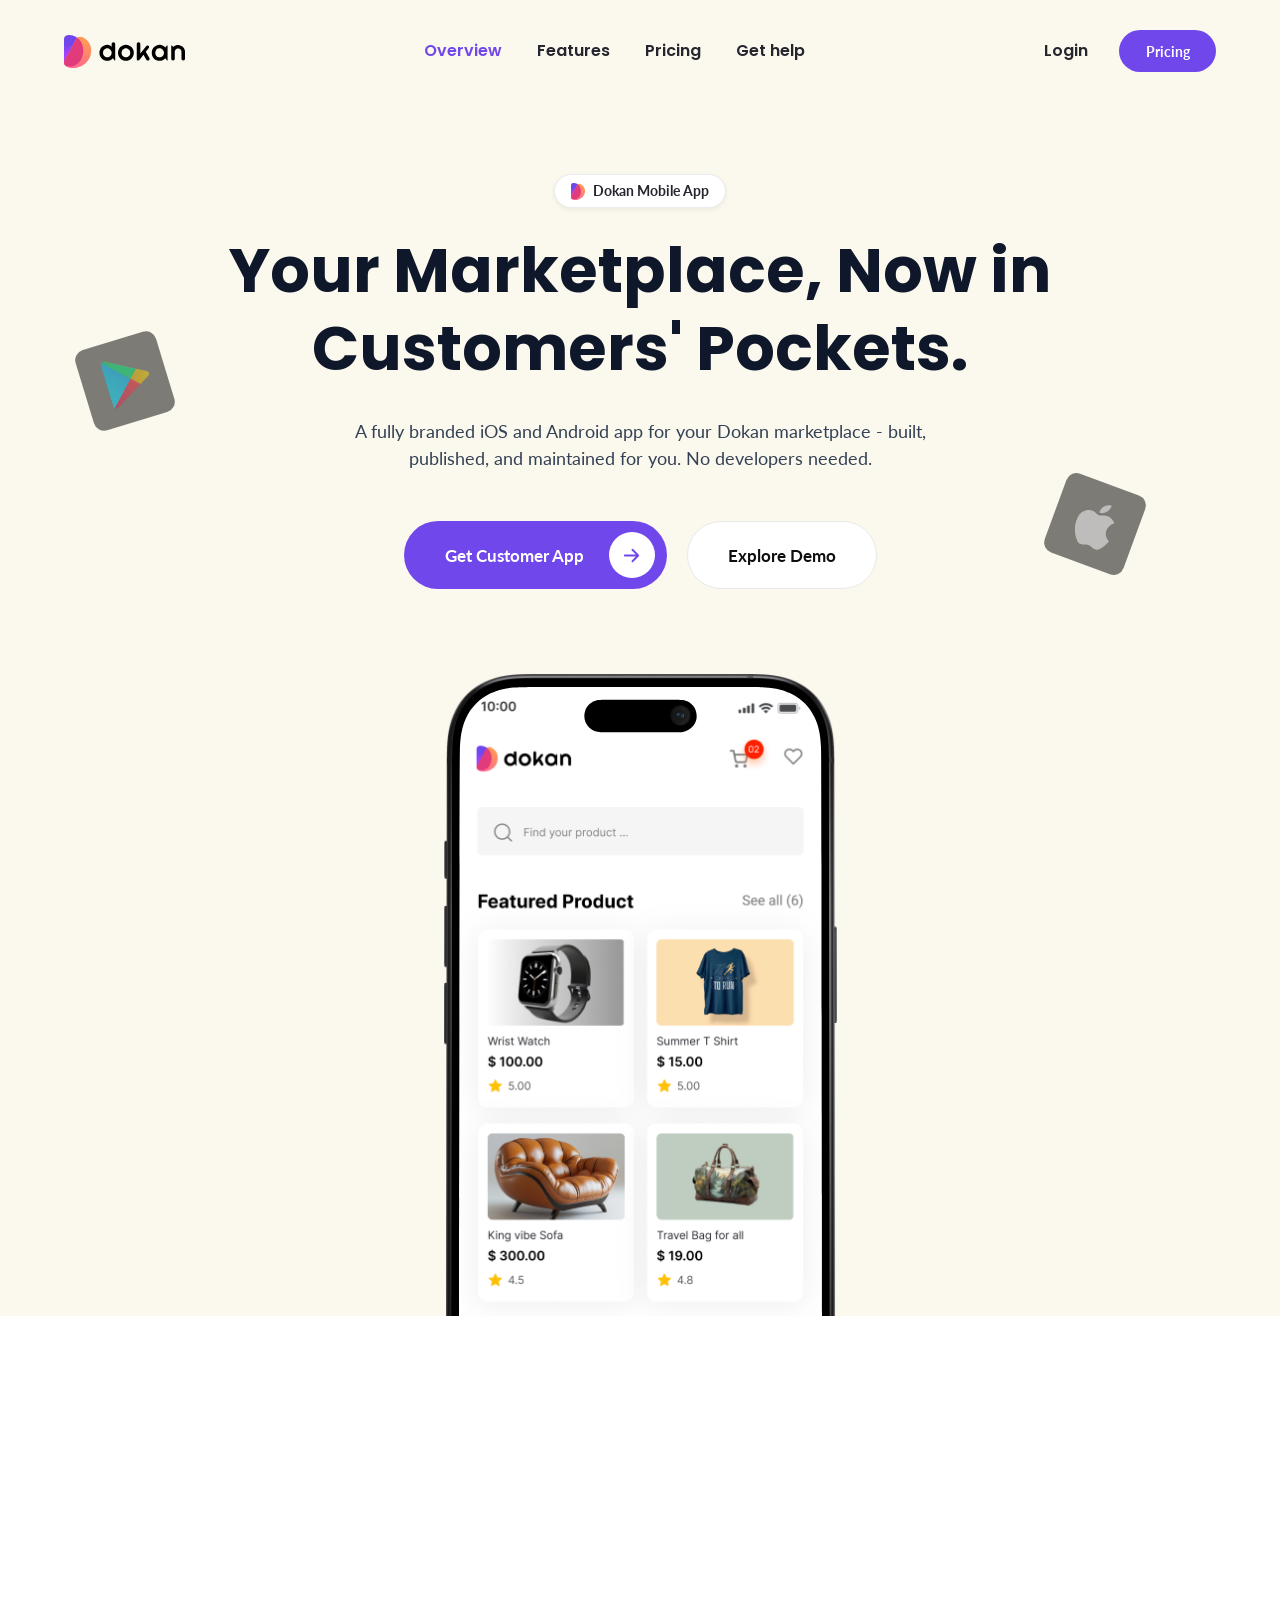
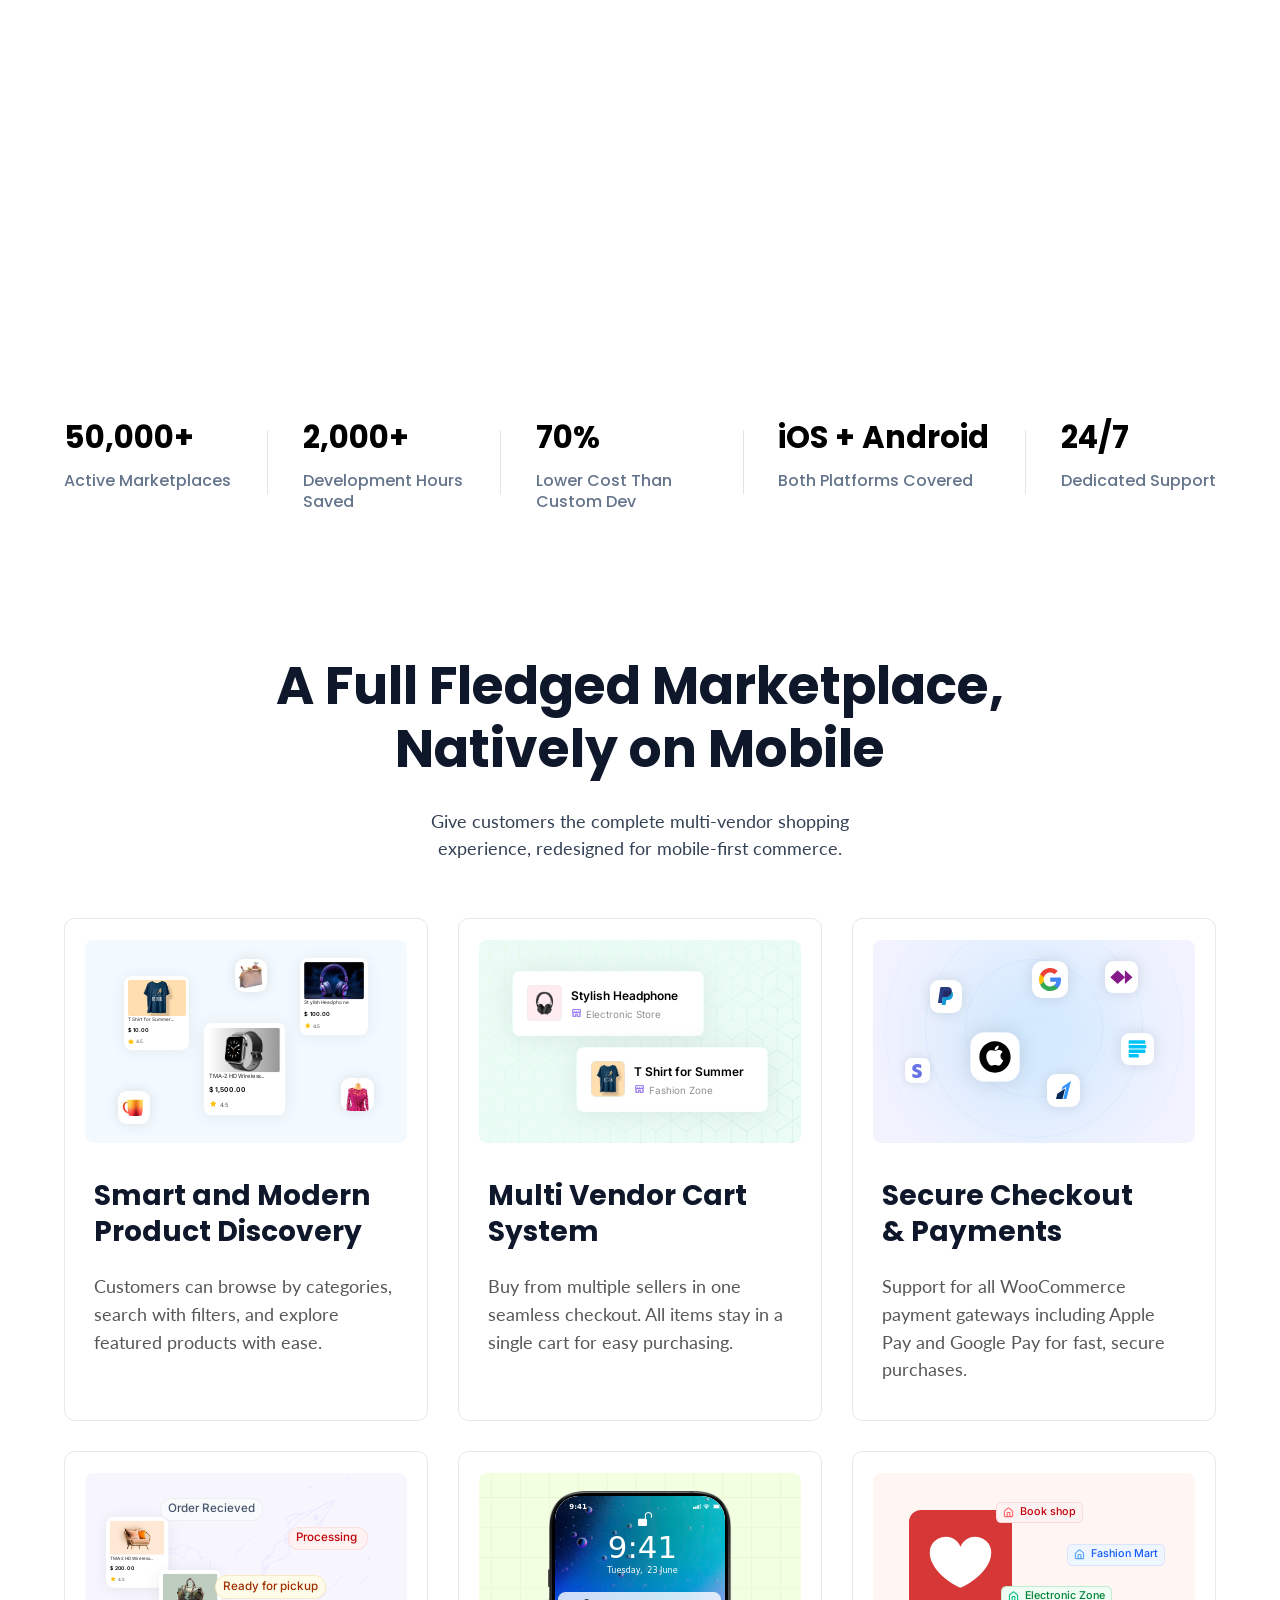
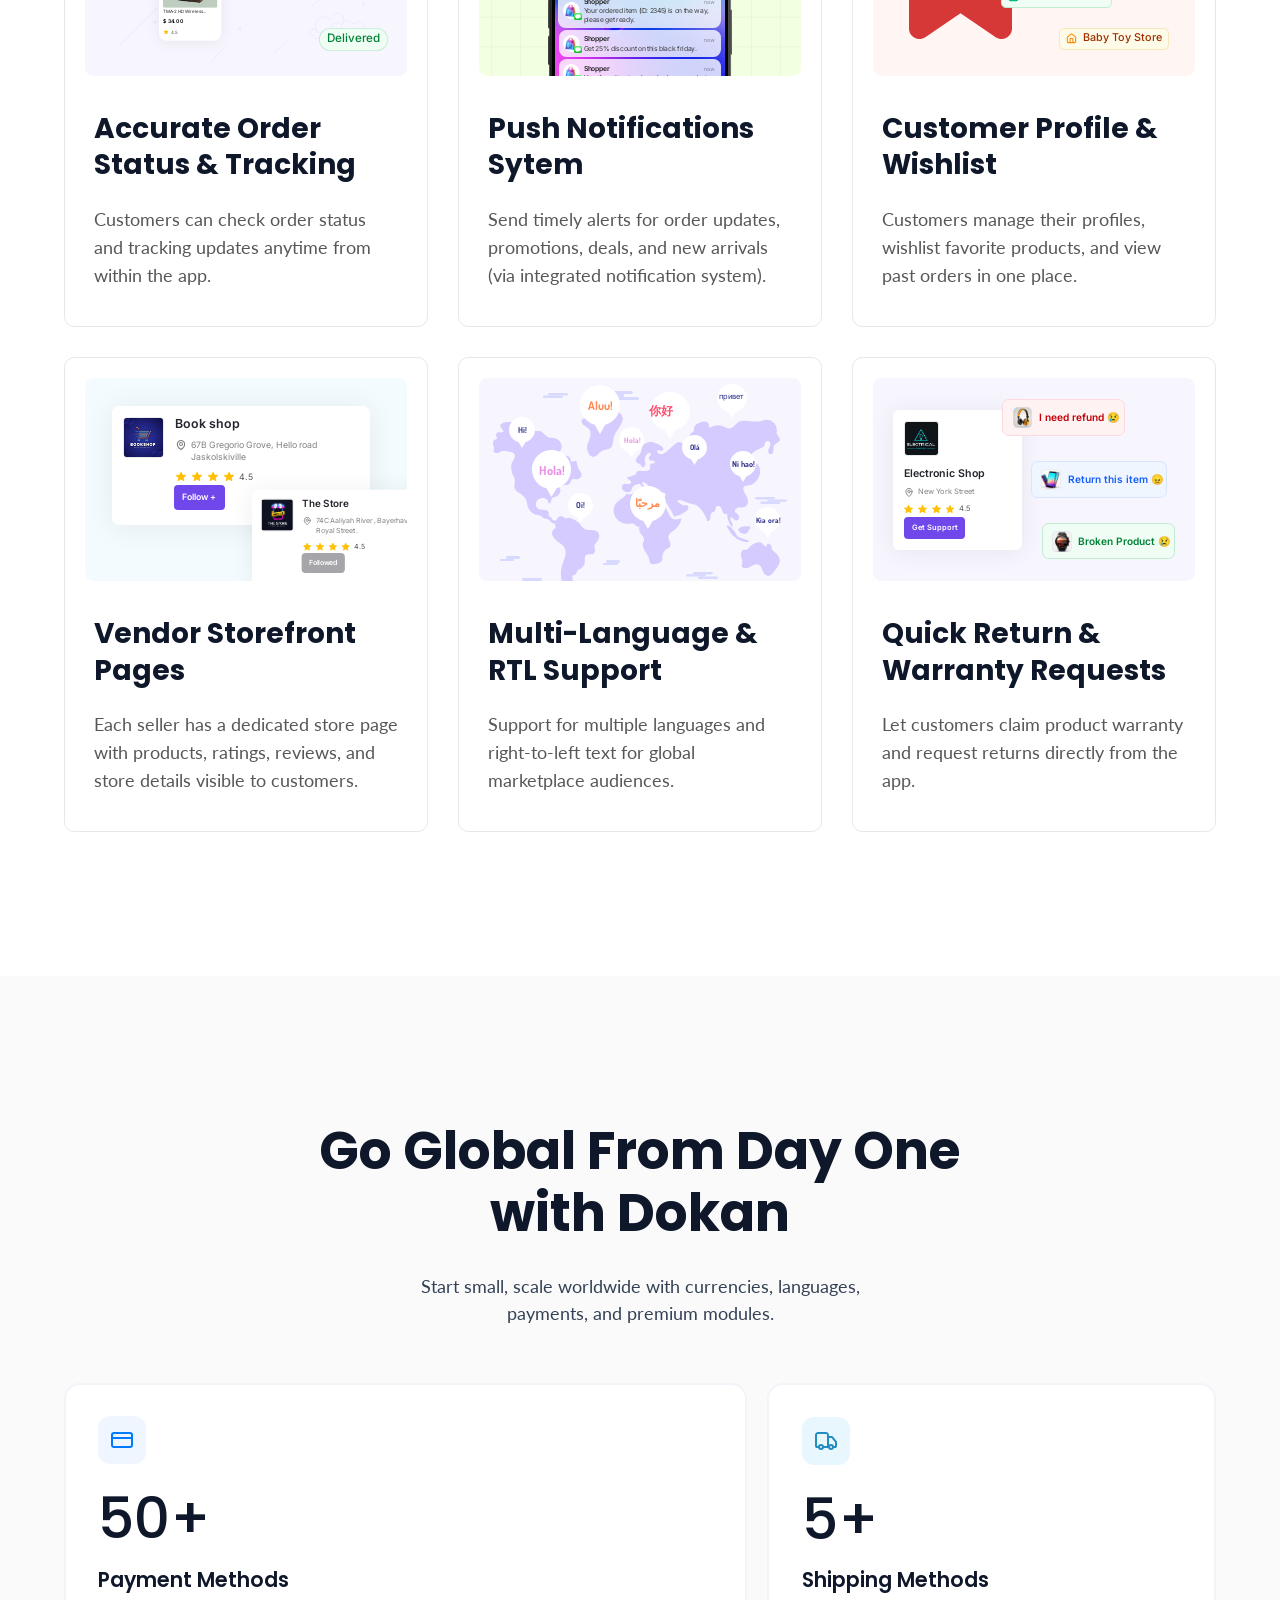
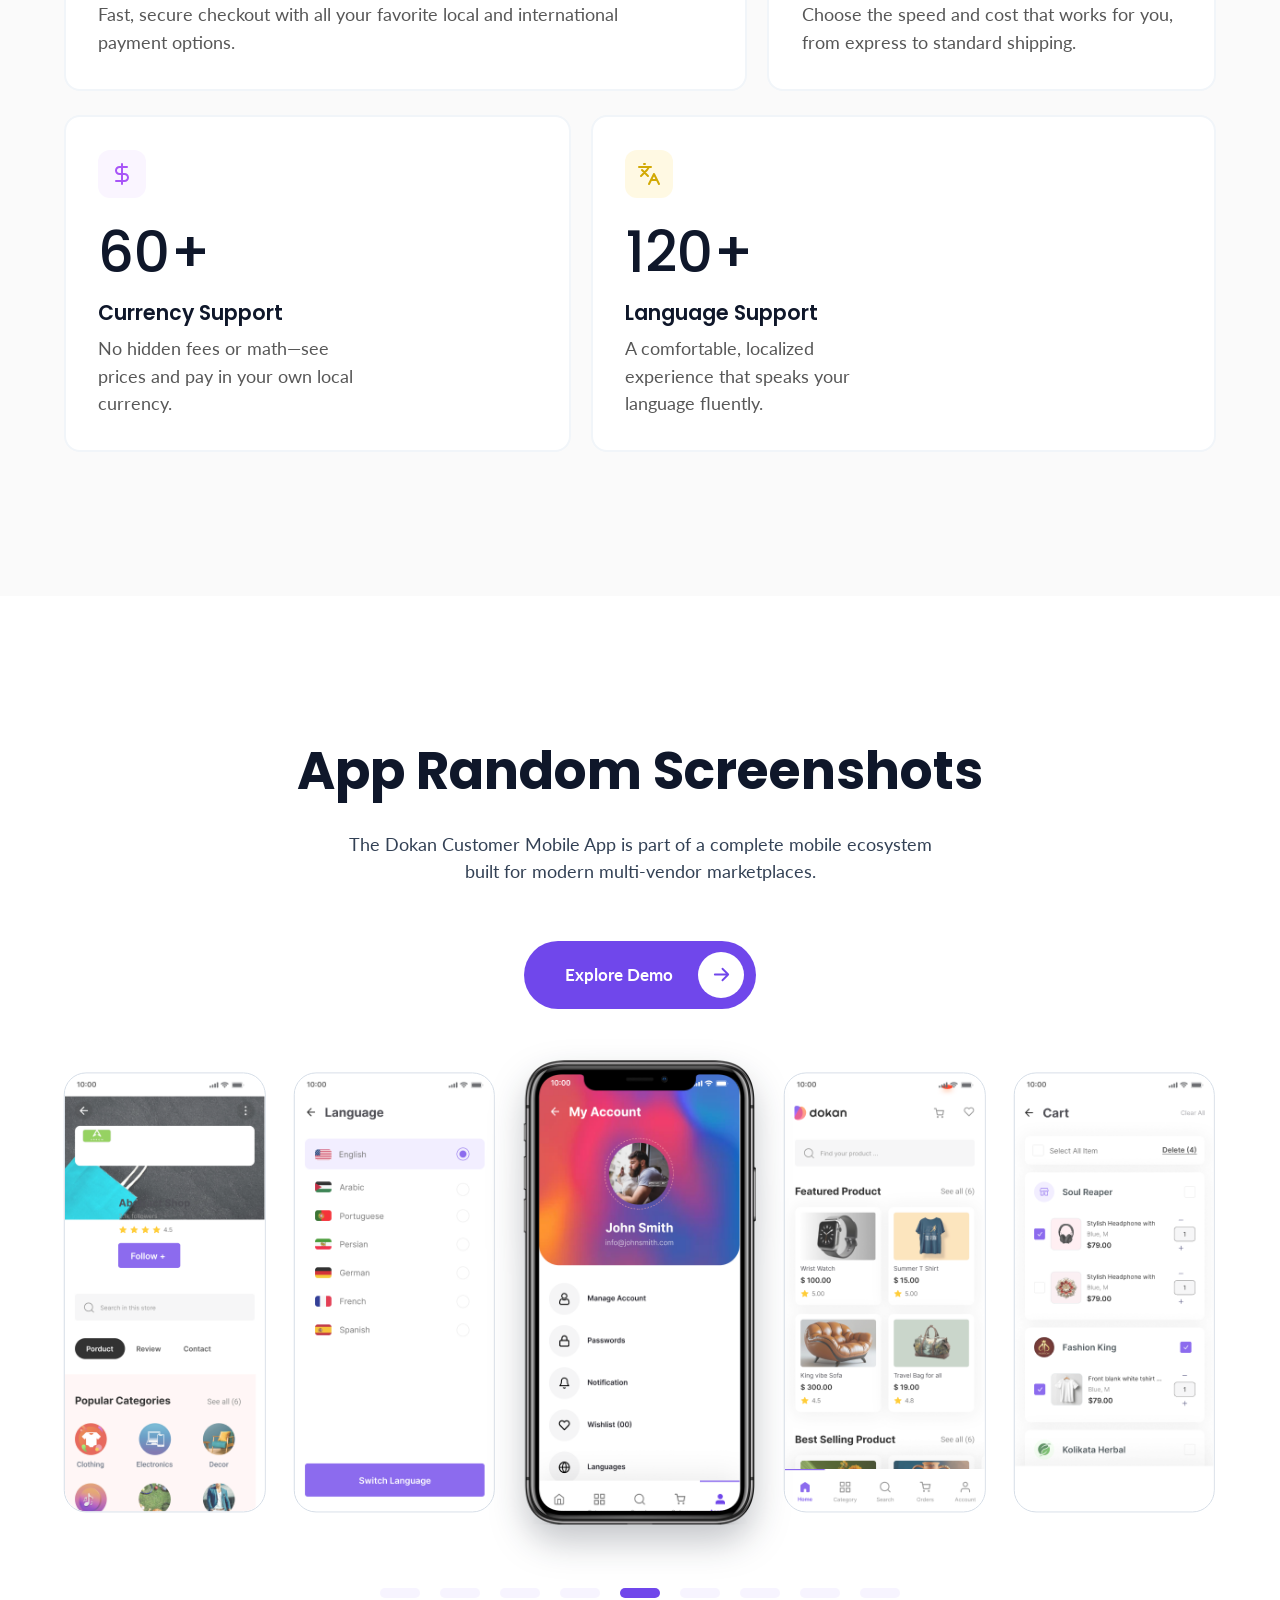
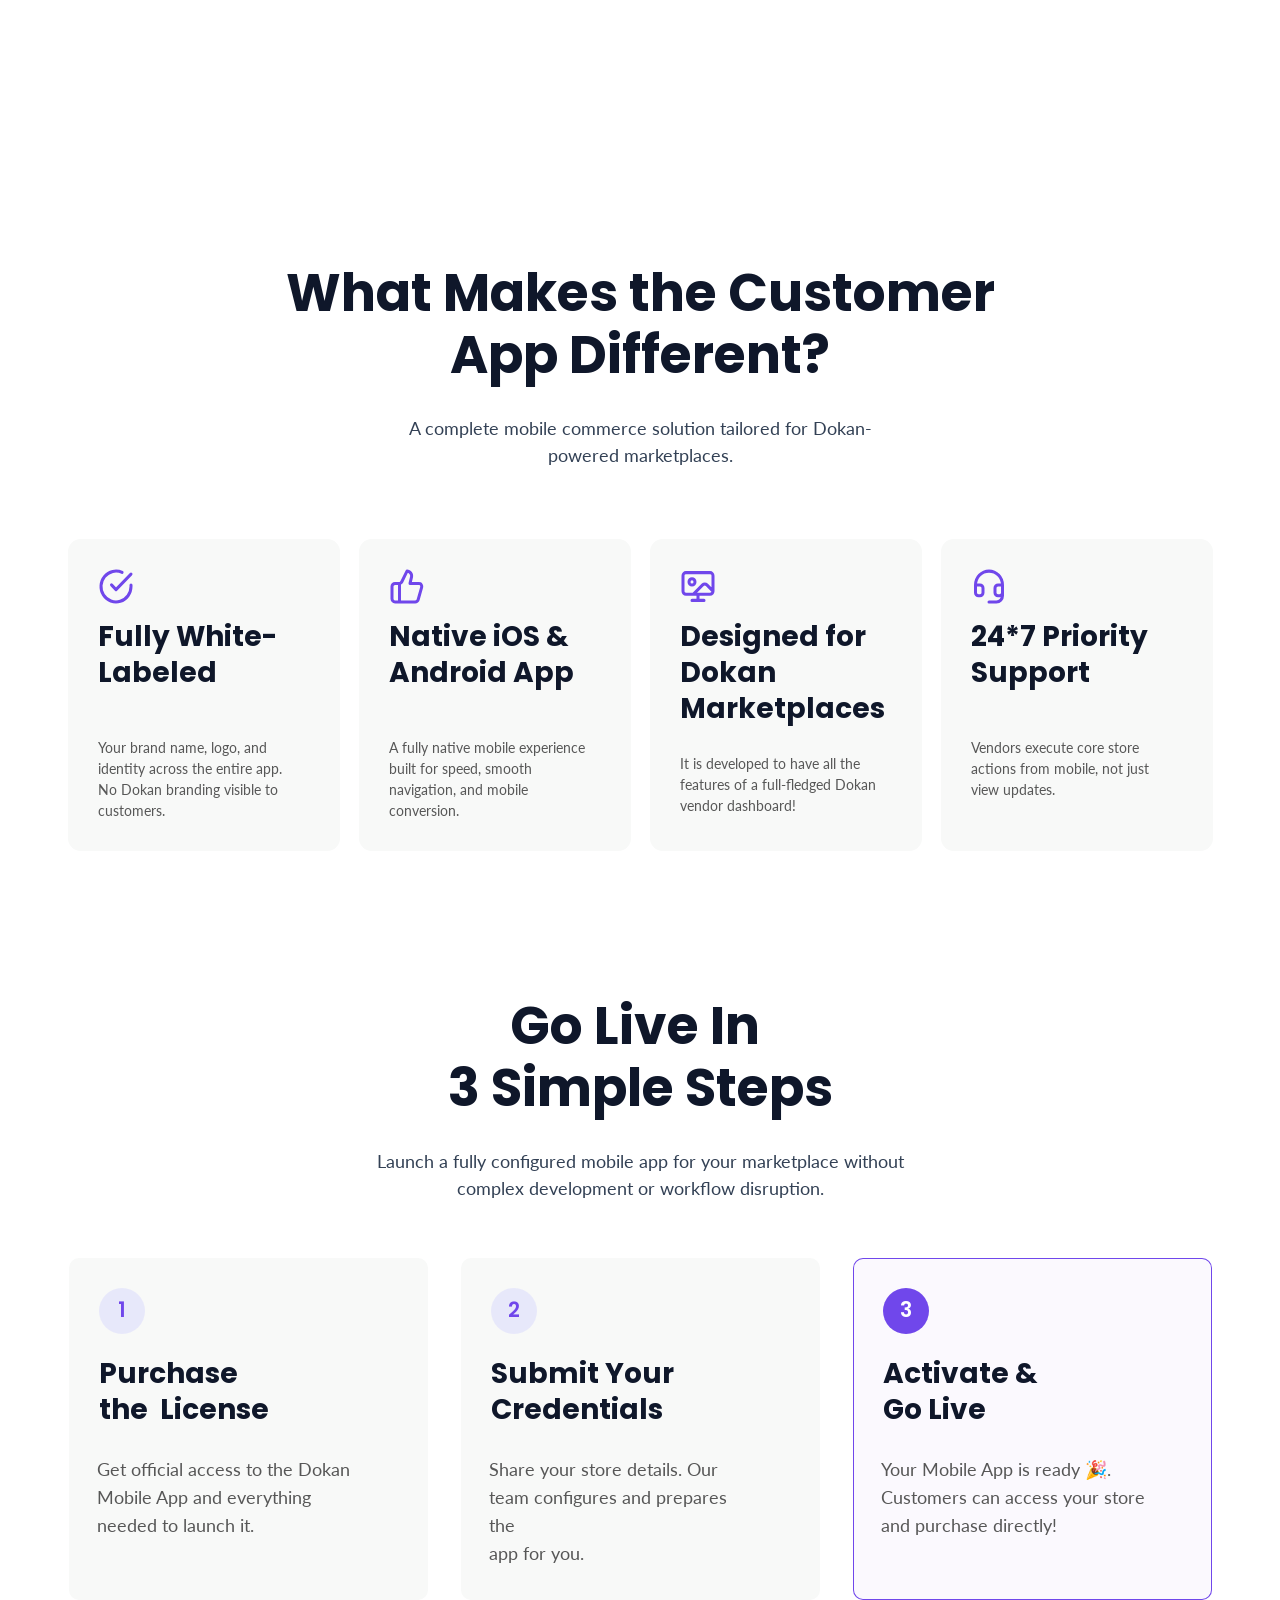
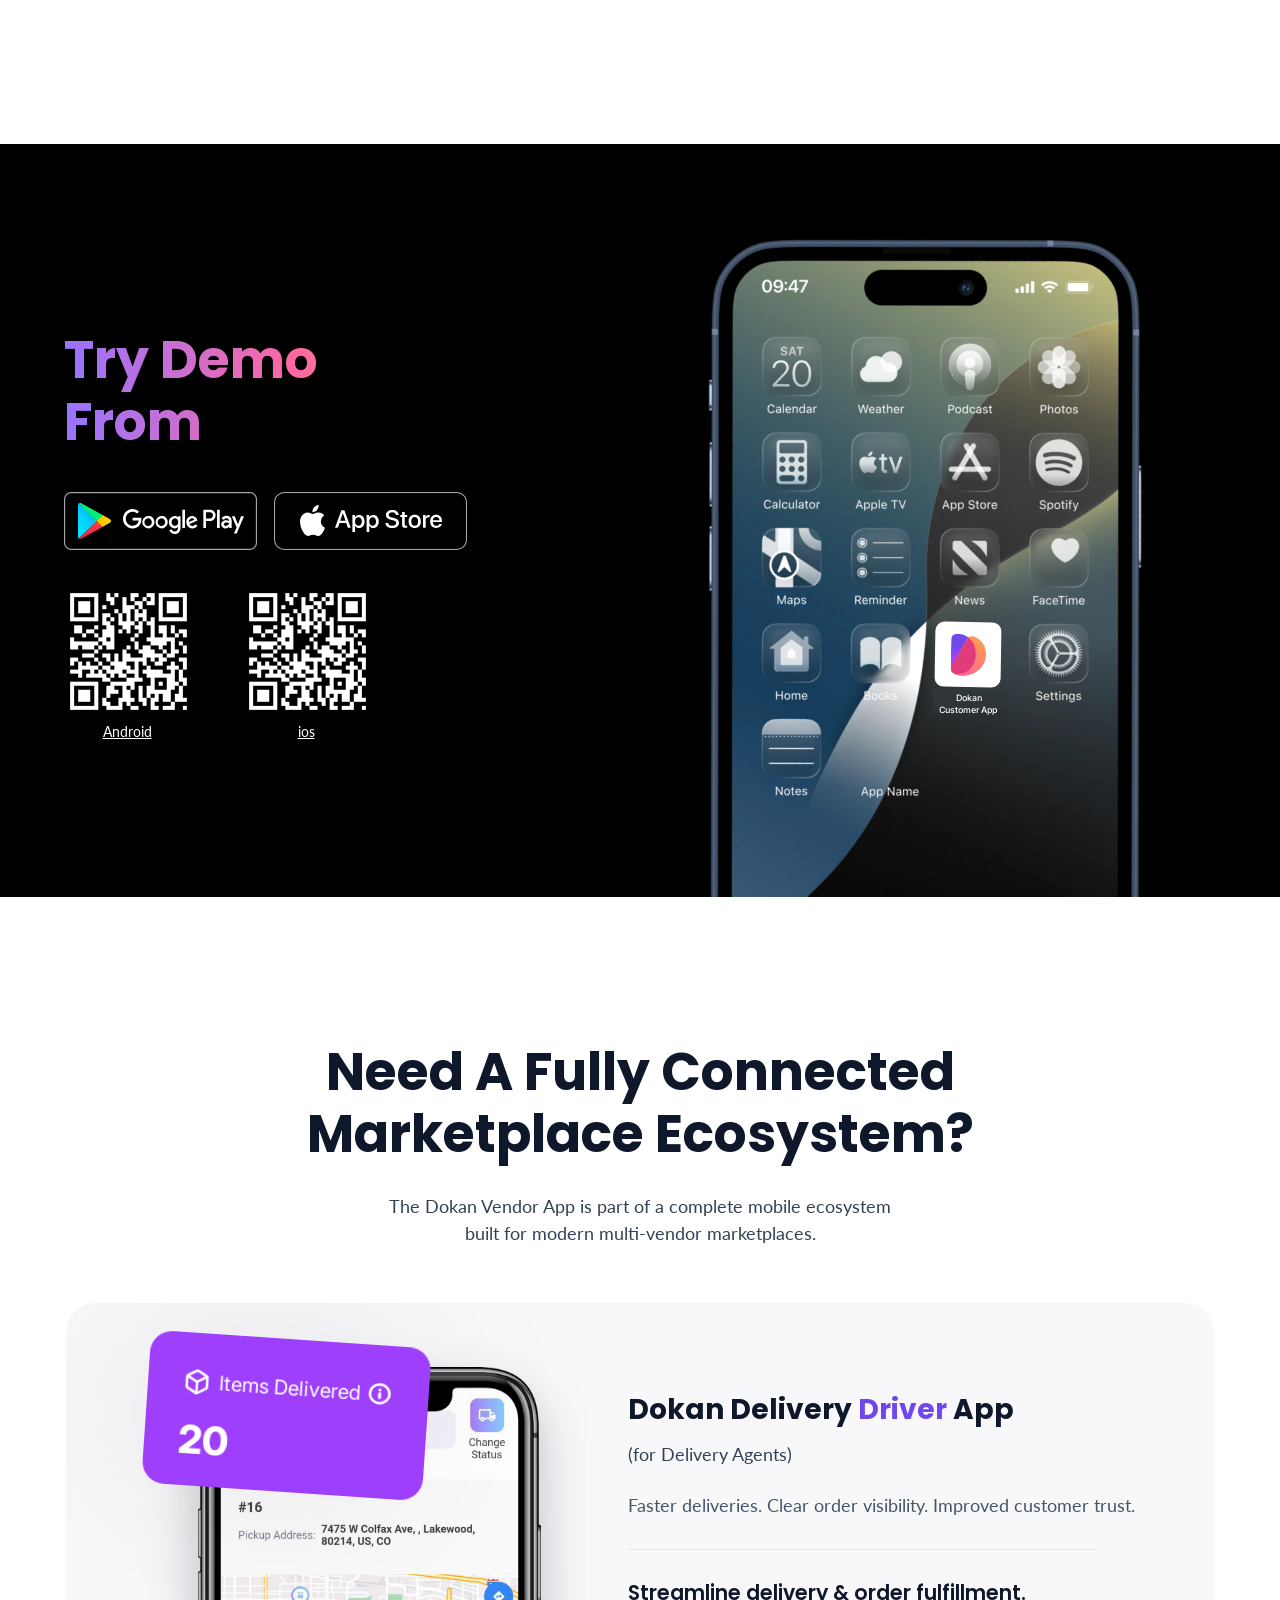
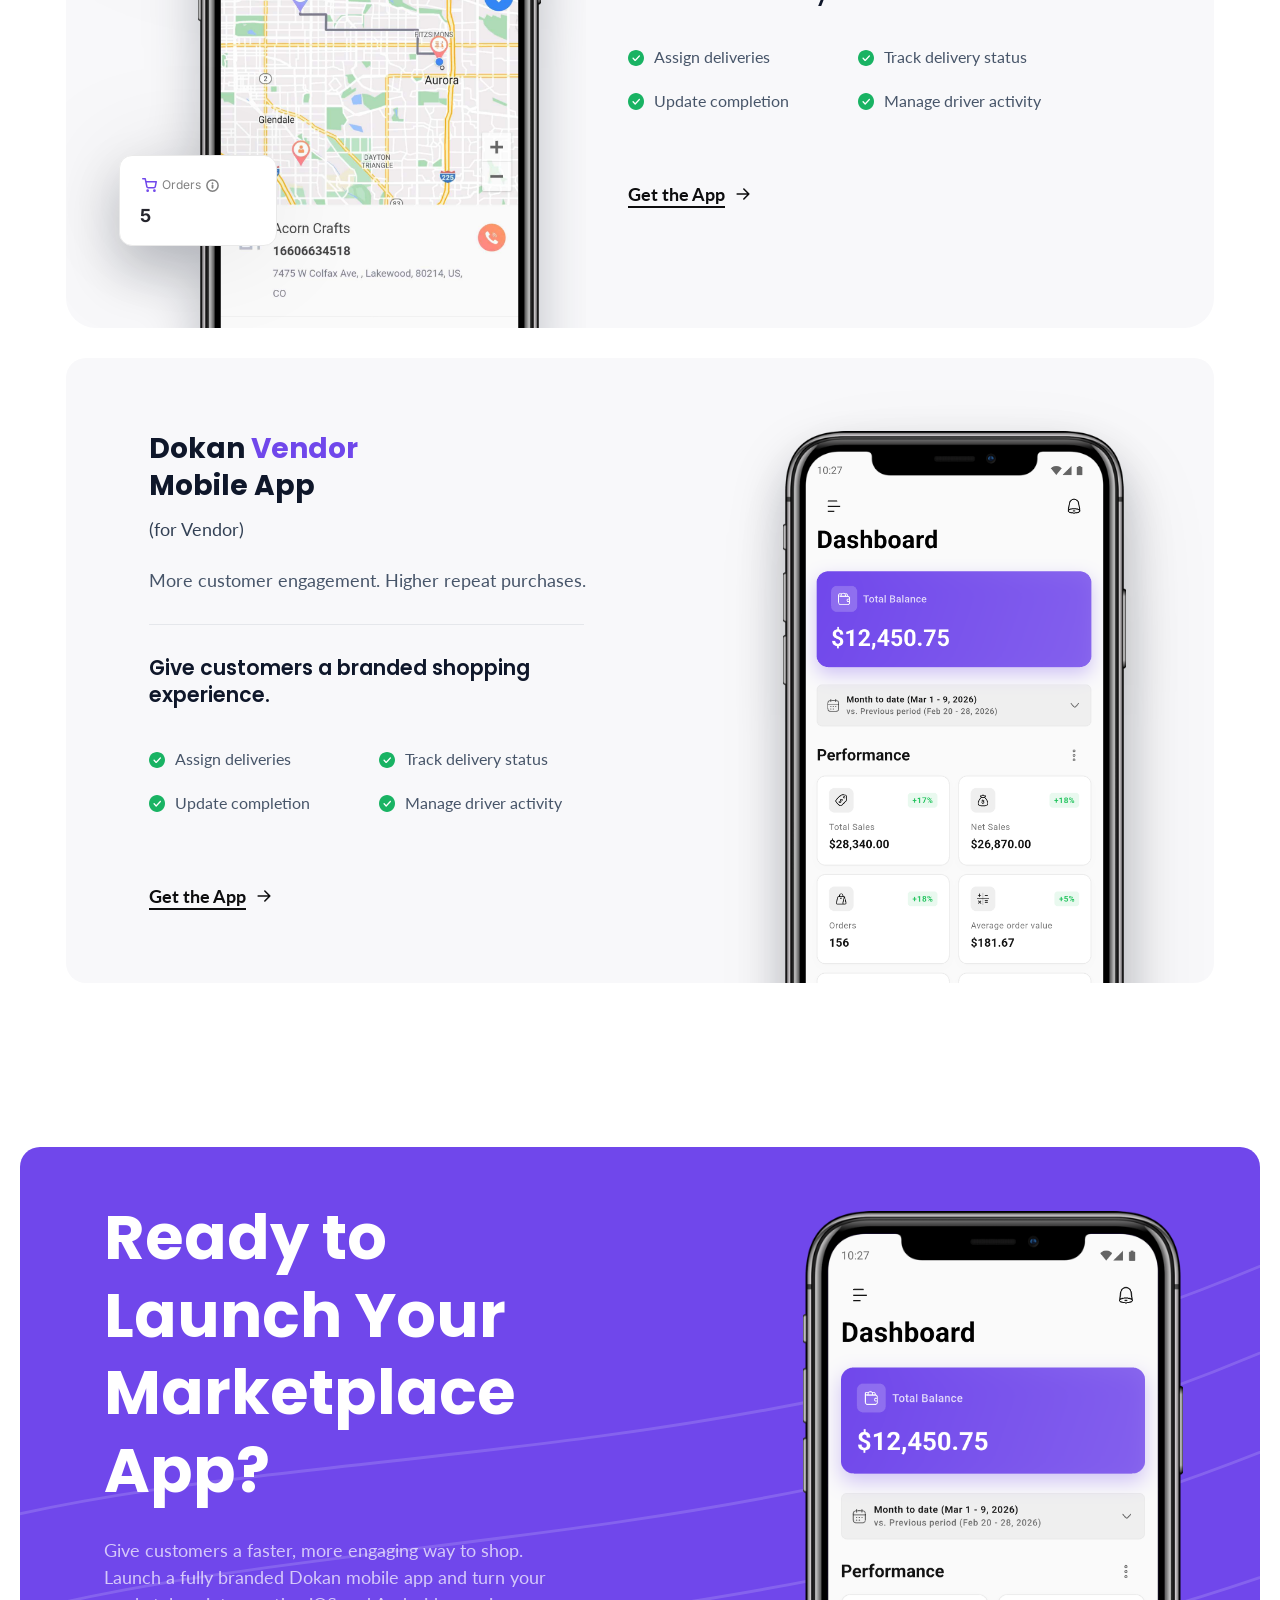
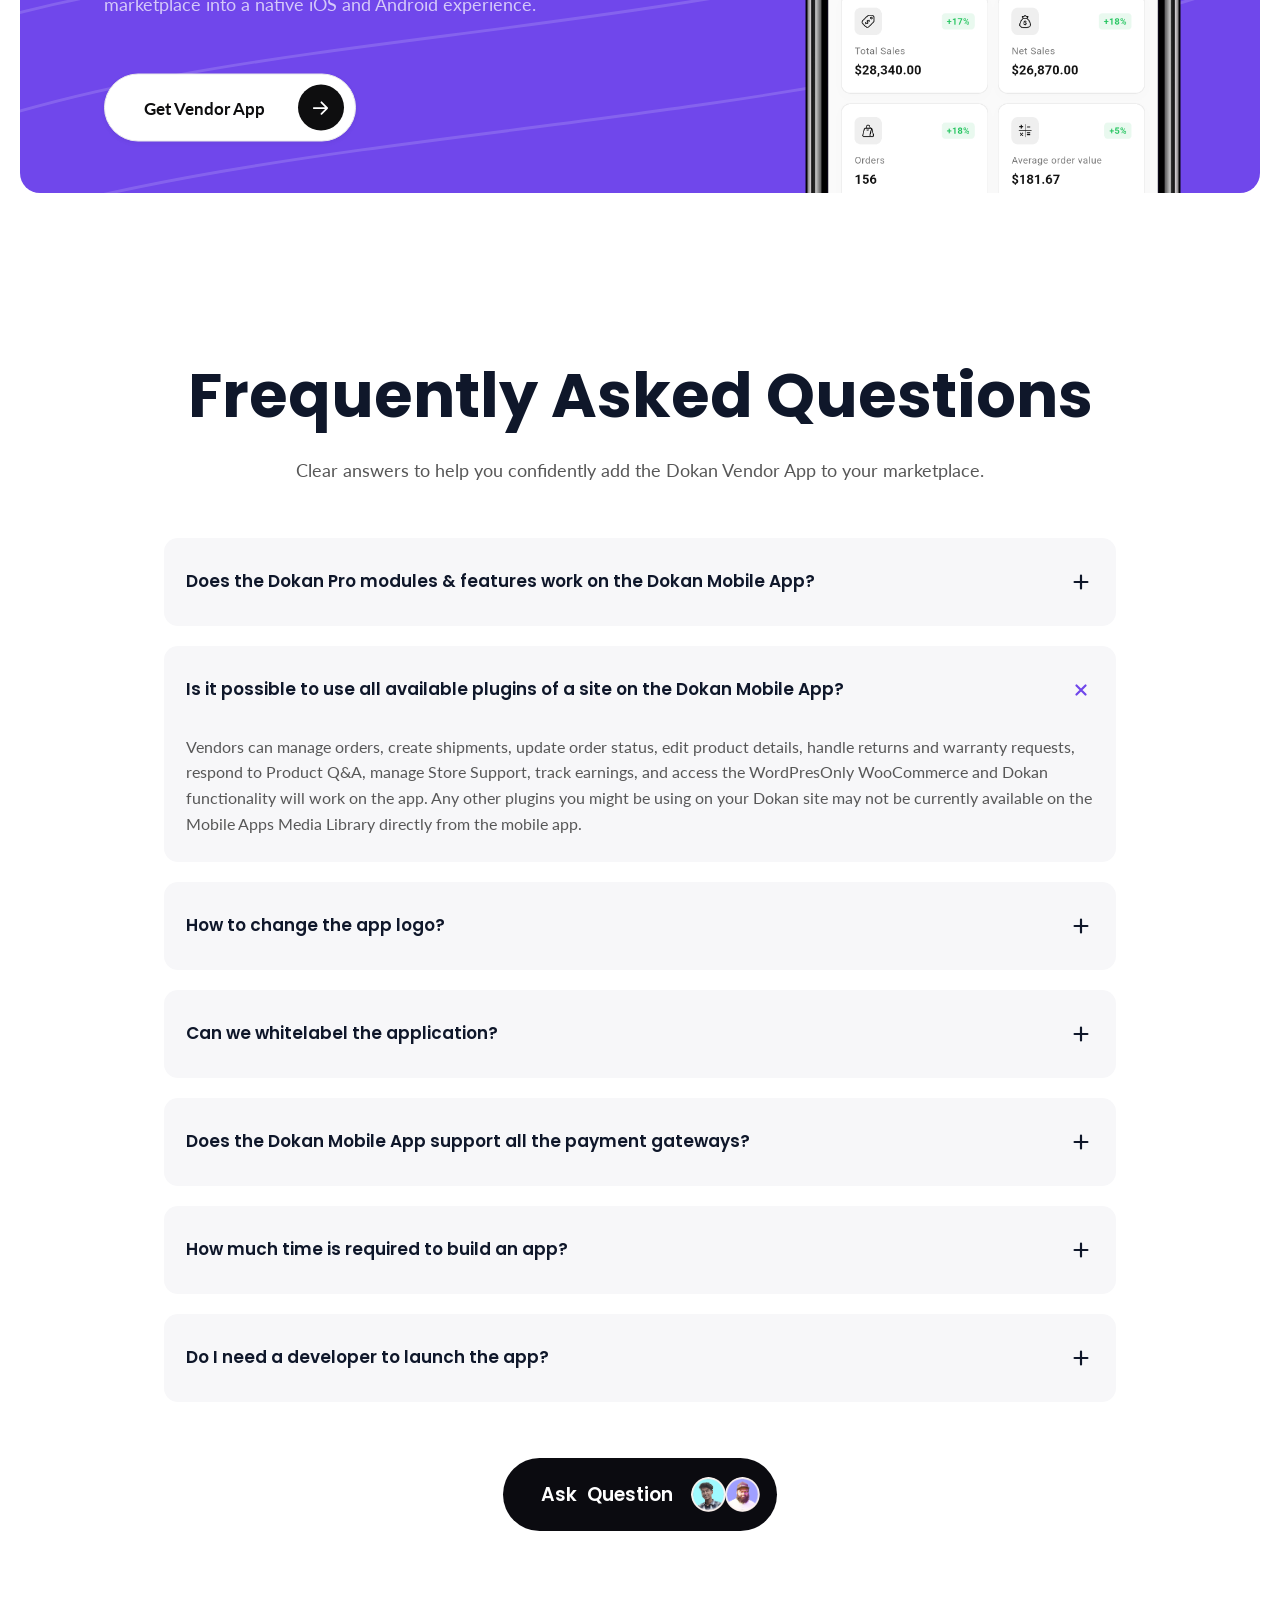
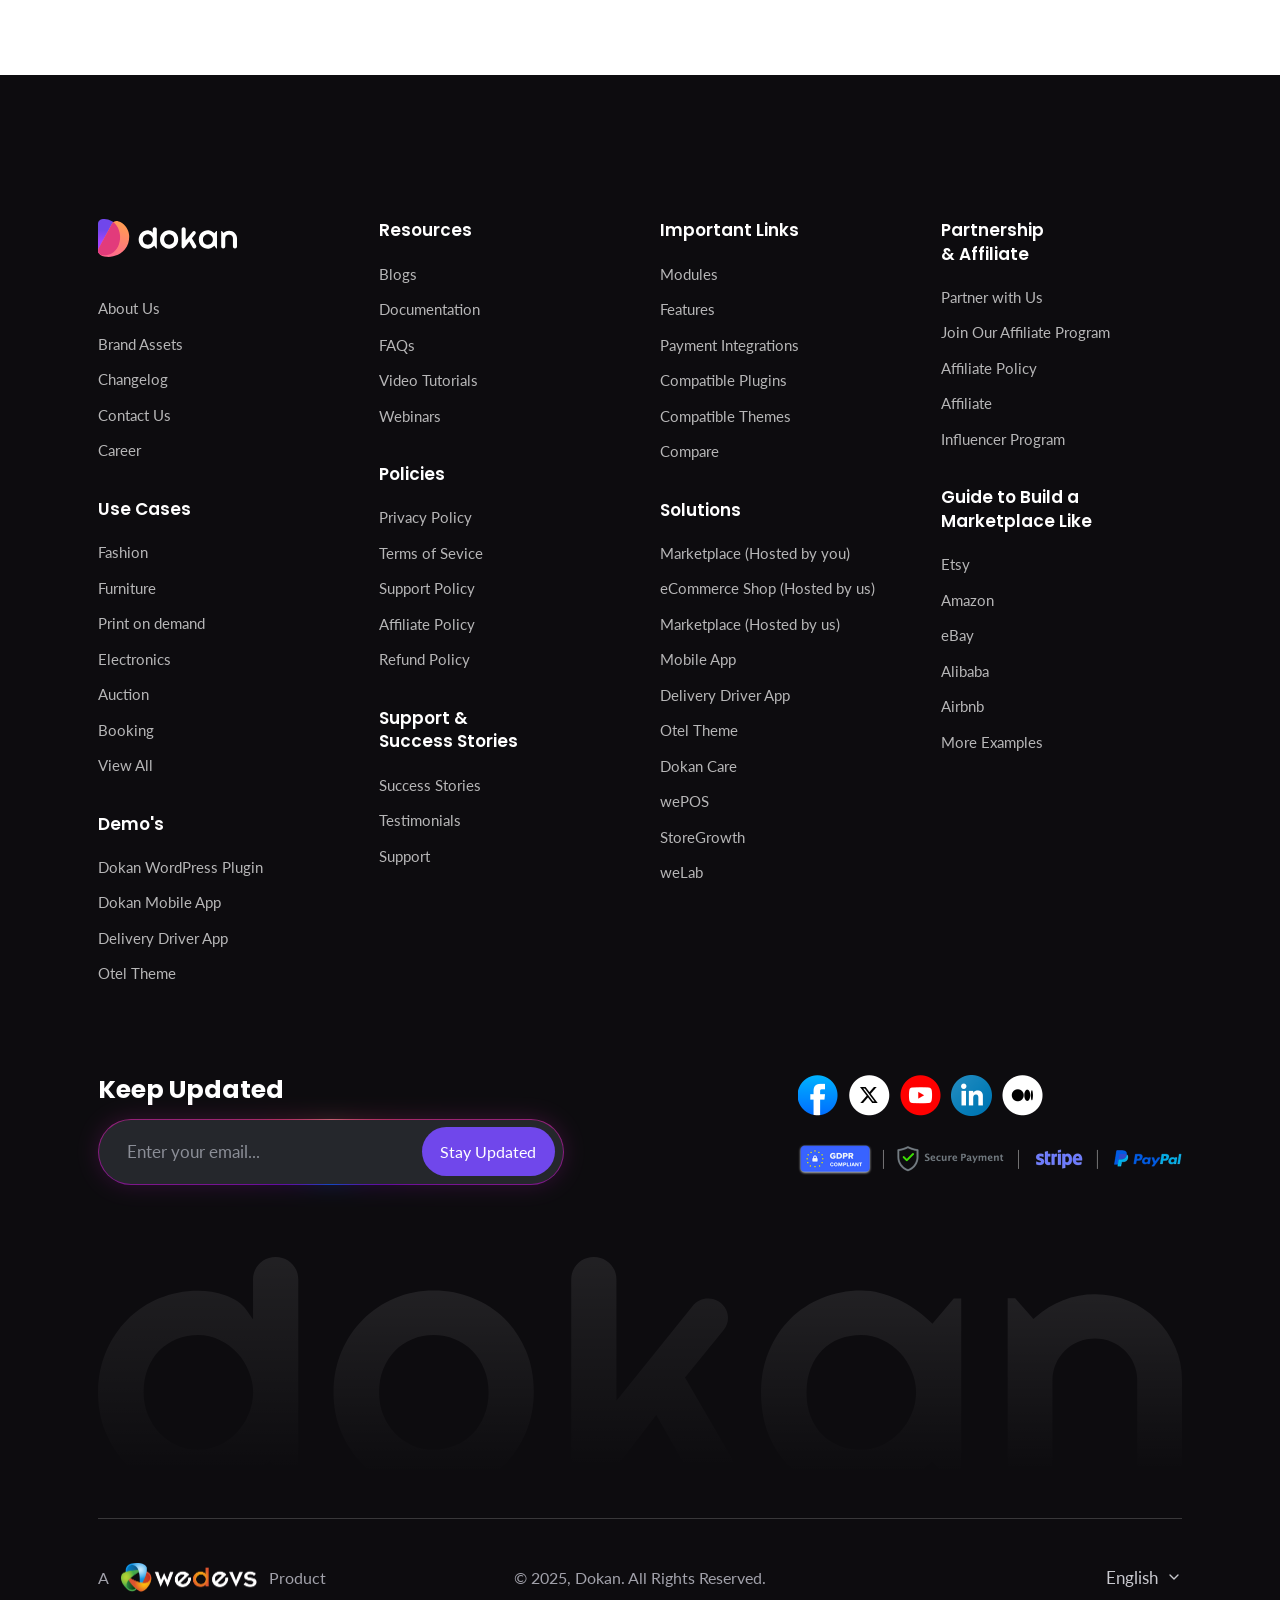
==== commit ac12f2fc: "Draggable screenshot carousel; versioned CSS/JS links - Home screenshots carousel follows the mouse/" ====
--- a/index.html
+++ b/index.html
@@ -7,14 +7,14 @@
   <link rel="preconnect" href="https://fonts.googleapis.com">
   <link rel="preconnect" href="https://fonts.gstatic.com" crossorigin>
   <link href="https://fonts.googleapis.com/css2?family=Dosis:wght@700&family=Inter:wght@400;500;600;700;800&family=Lato:wght@400;700&family=Poppins:wght@500;600;700&family=Sora:wght@600;700&display=swap" rel="stylesheet">
-  <link rel="stylesheet" href="dokan-ui.css">
-  <link rel="stylesheet" href="base.css">
-  <link rel="stylesheet" href="styles.css">
-  <link rel="stylesheet" href="faq.css">
-  <link rel="stylesheet" href="cta.css">
-  <link rel="stylesheet" href="footer.css">
-  <link rel="stylesheet" href="menu.css">
-  <link rel="stylesheet" href="app-nav.css">
+  <link rel="stylesheet" href="dokan-ui.css?v=2">
+  <link rel="stylesheet" href="base.css?v=2">
+  <link rel="stylesheet" href="styles.css?v=2">
+  <link rel="stylesheet" href="faq.css?v=2">
+  <link rel="stylesheet" href="cta.css?v=2">
+  <link rel="stylesheet" href="footer.css?v=2">
+  <link rel="stylesheet" href="menu.css?v=2">
+  <link rel="stylesheet" href="app-nav.css?v=2">
 </head>
 <body>
 <div class="page" style="--top-bg:#fbf8ed">
@@ -771,9 +771,9 @@
   </div>
 </footer>
 </div>
-<script src="script.js"></script>
-<script src="menu.js"></script>
-<script src="dokan-ui.js" defer></script>
-<script src="faq.js" defer></script>
+<script src="script.js?v=2"></script>
+<script src="menu.js?v=2"></script>
+<script src="dokan-ui.js?v=2" defer></script>
+<script src="faq.js?v=2" defer></script>
 </body>
 </html>
--- a/styles.css
+++ b/styles.css
@@ -547,3 +547,9 @@
 
 /* Card and step descriptions: paragraph size (18px) */
 .fcard__desc, .gcard__desc, .step__desc, .eco-card__desc { font-size: 18px; line-height: 1.55; }
+
+/* Screenshots carousel: draggable */
+.shots__stage > * { cursor: grab; }
+.shots__stage.is-dragging > *, .shots__stage.is-dragging { cursor: grabbing; }
+.shots__stage img { -webkit-user-drag: none; user-select: none; }
+.shots__stage.is-dragging .shot { transform: none; }
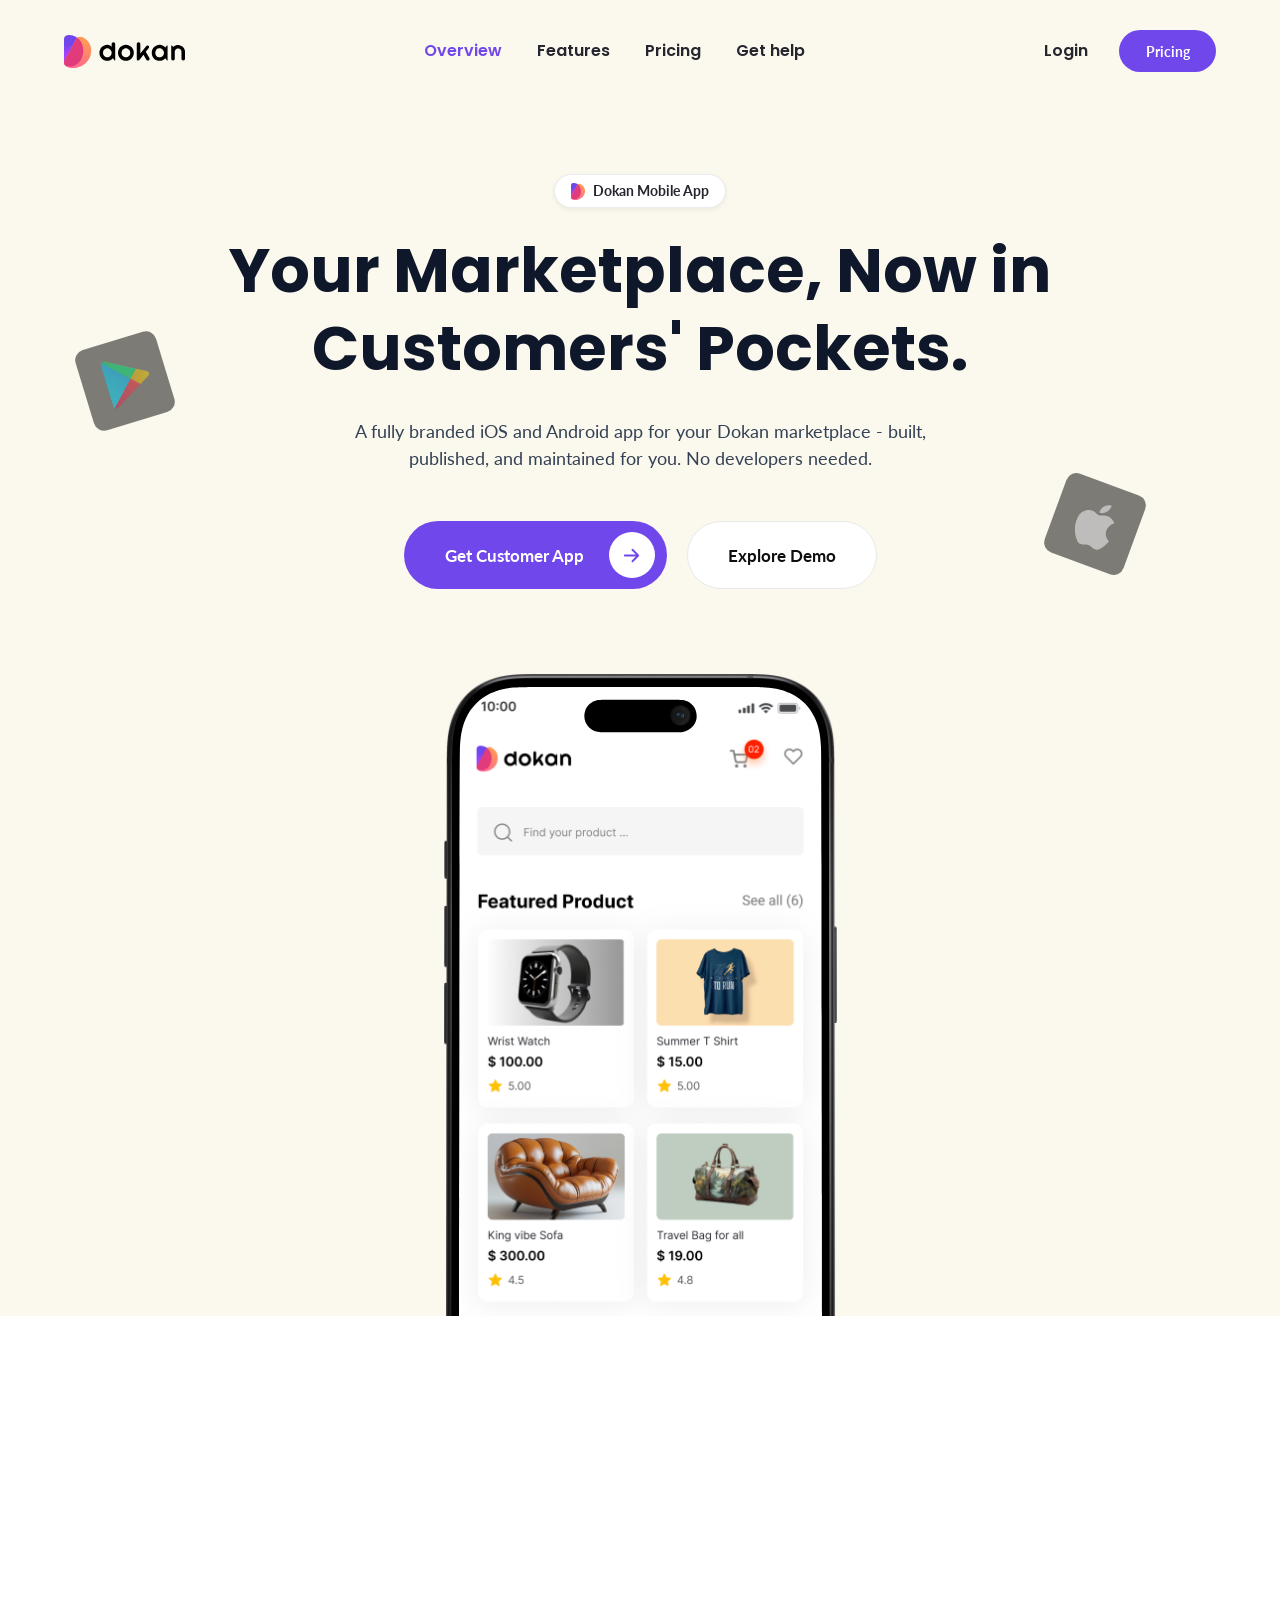
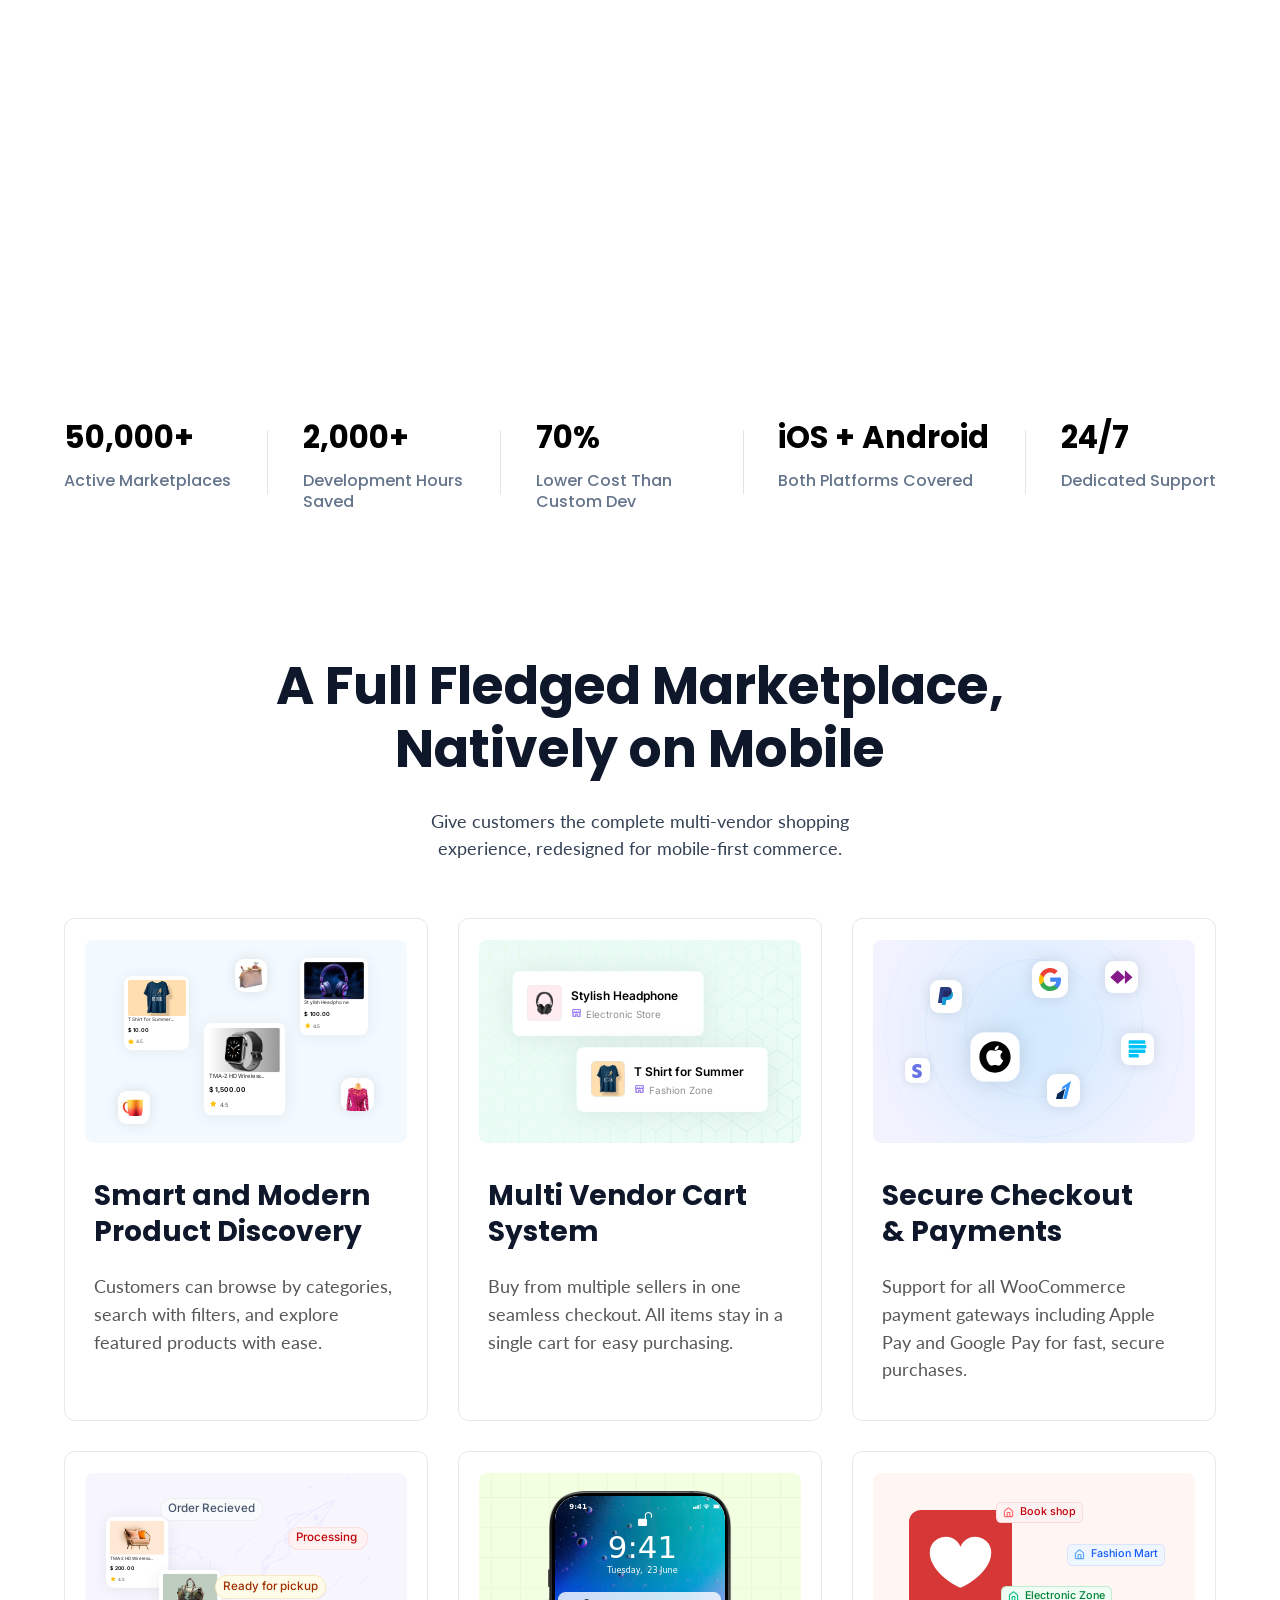
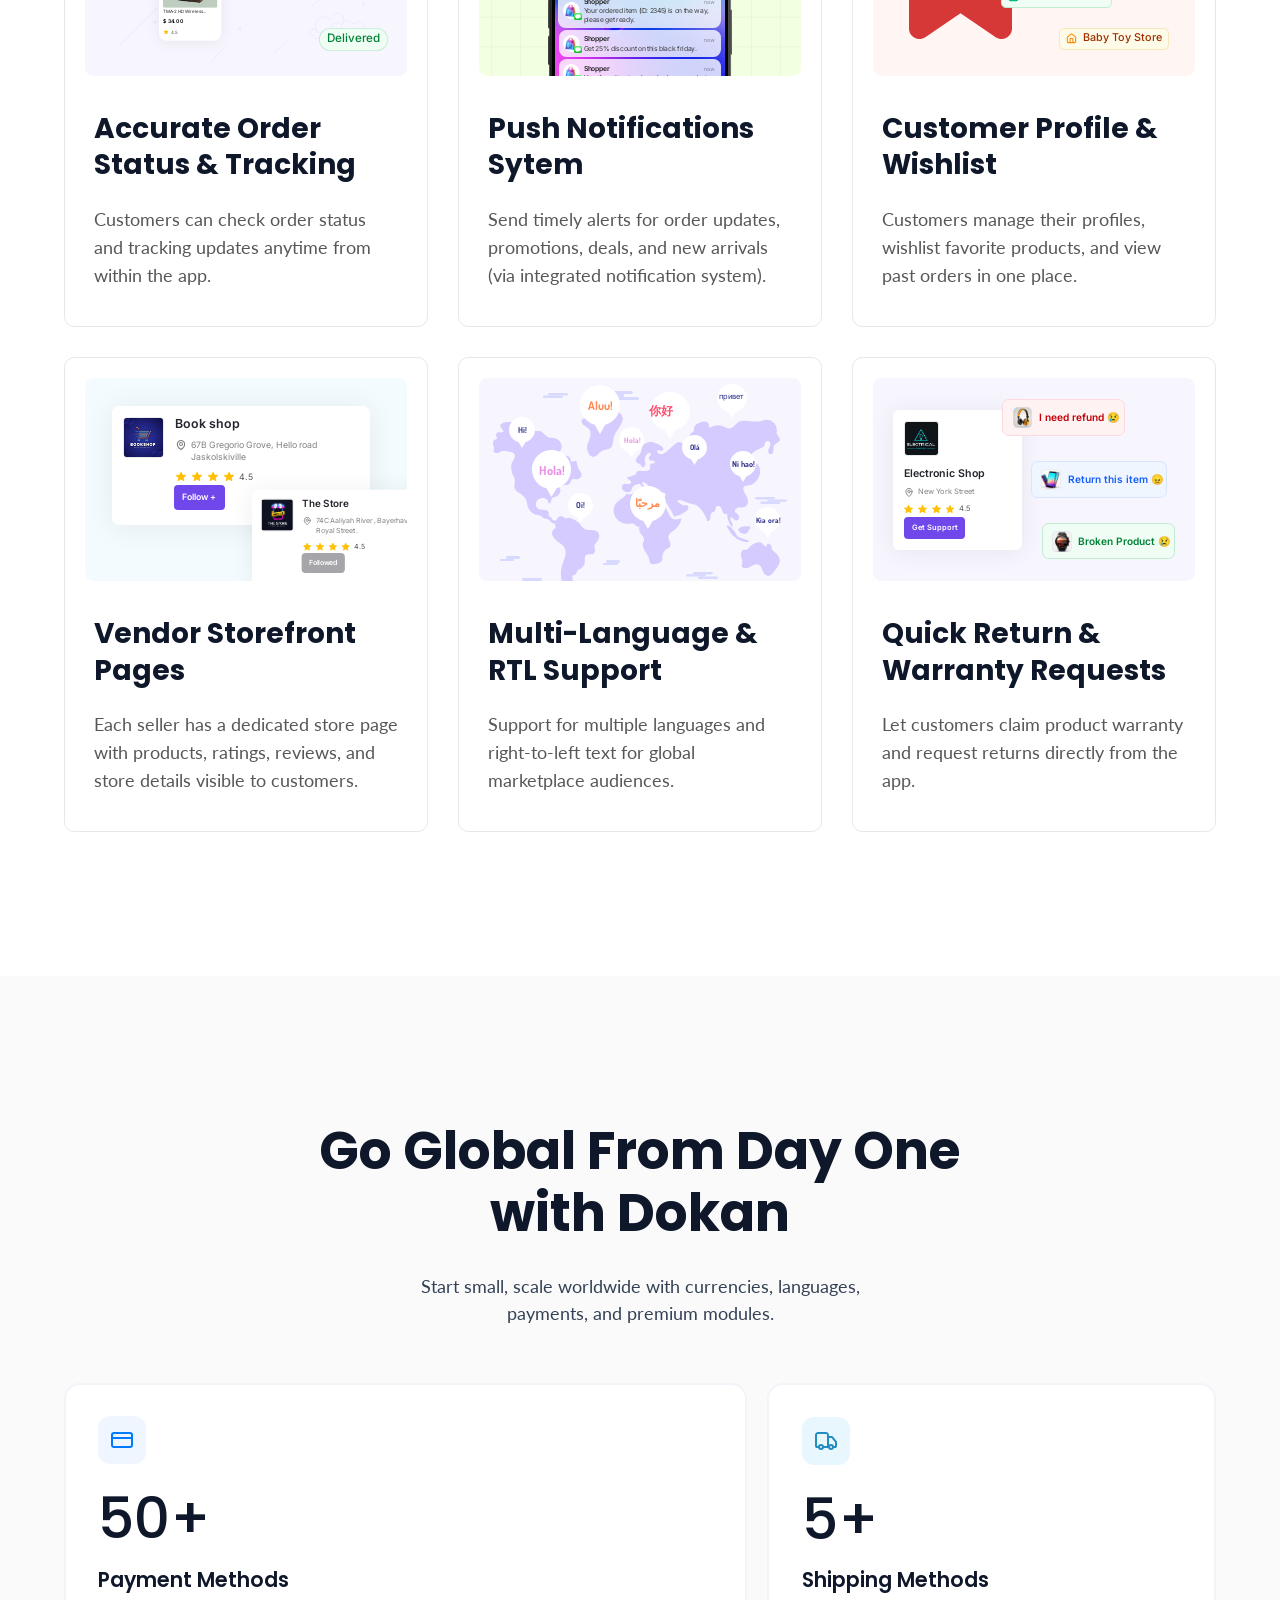
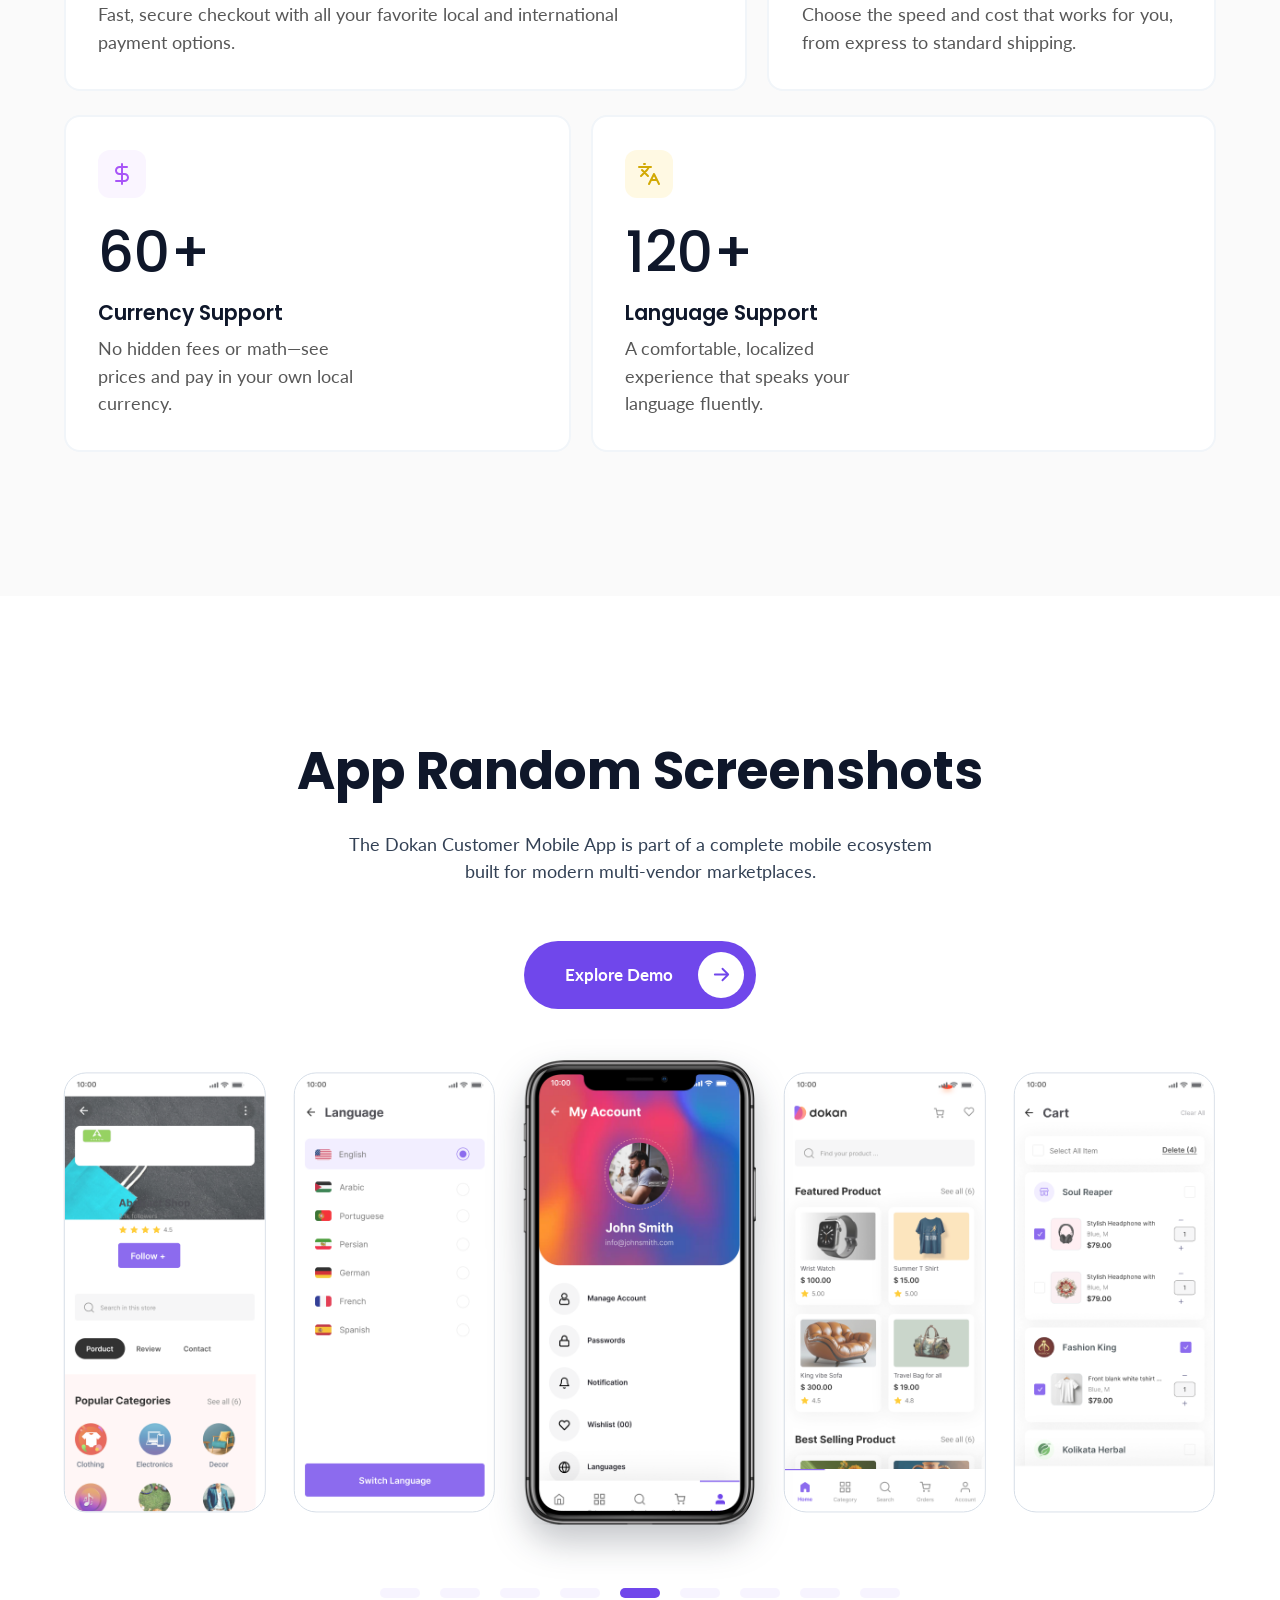
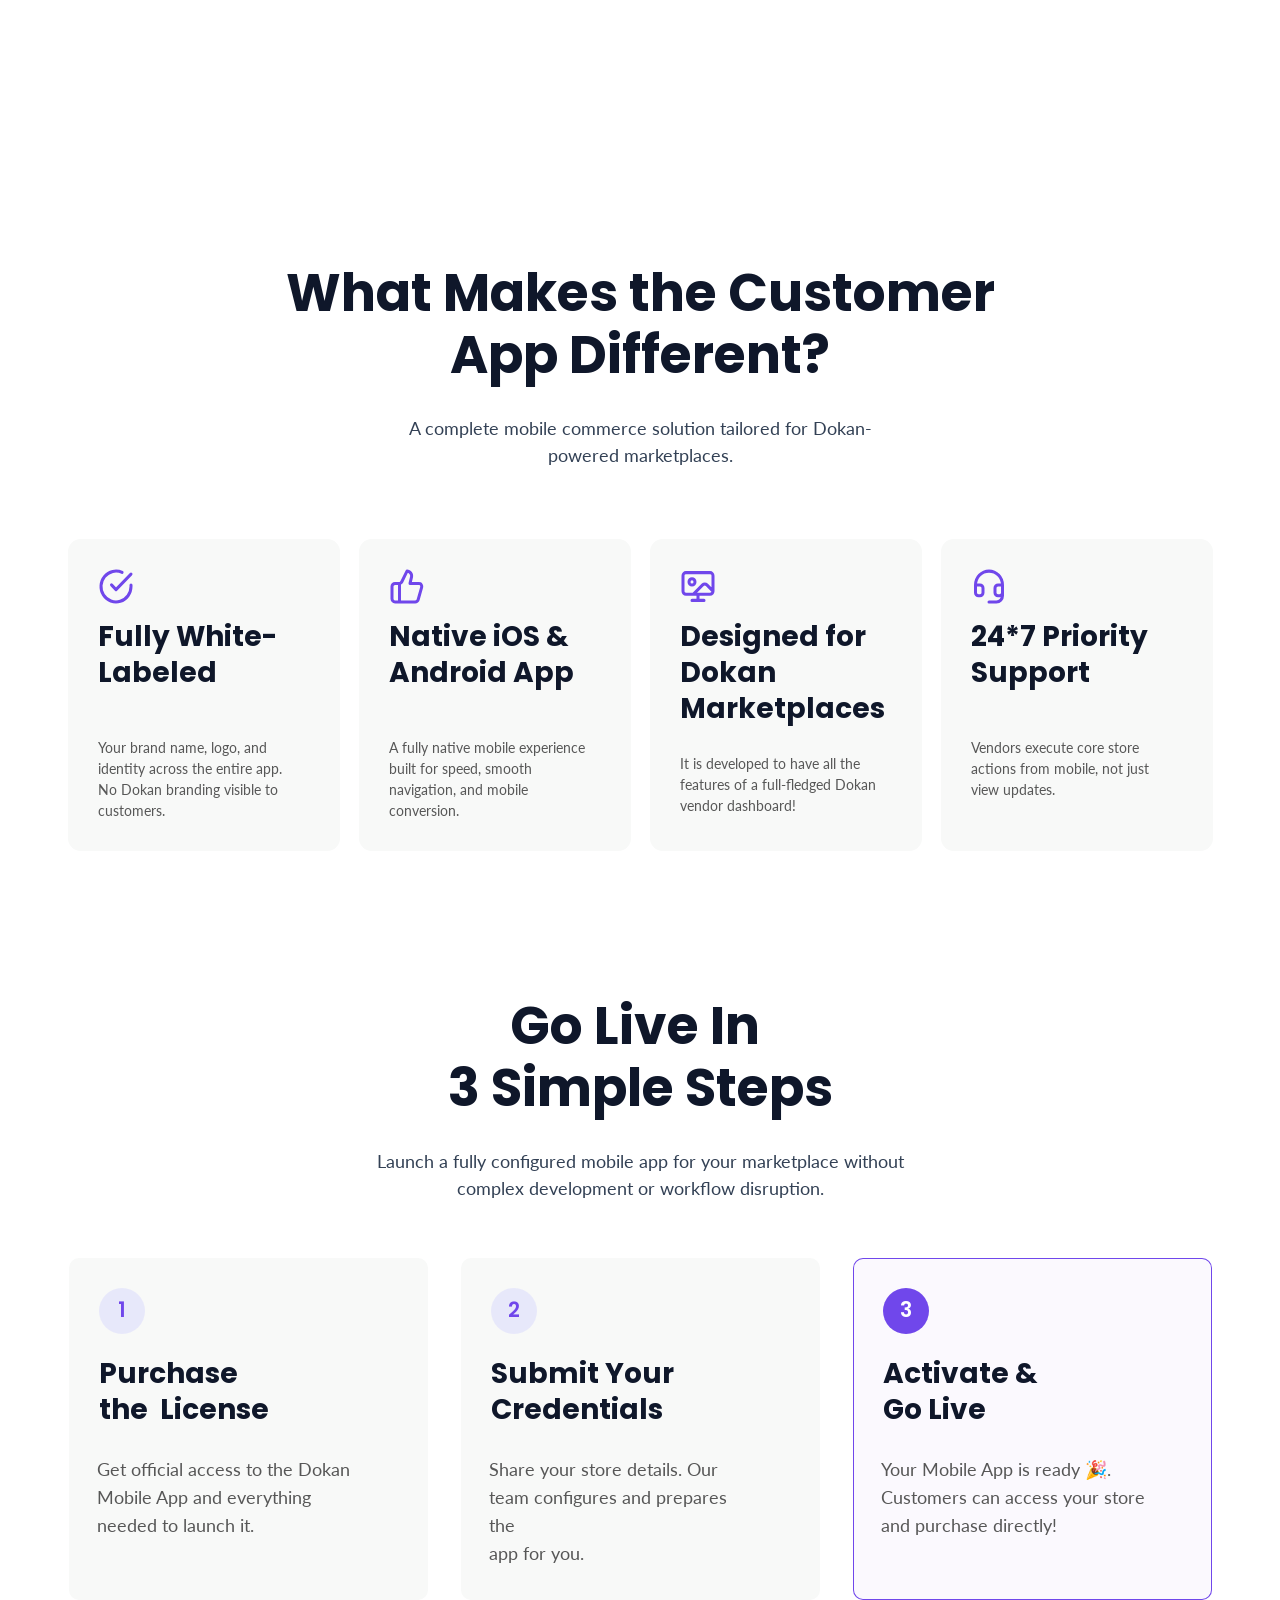
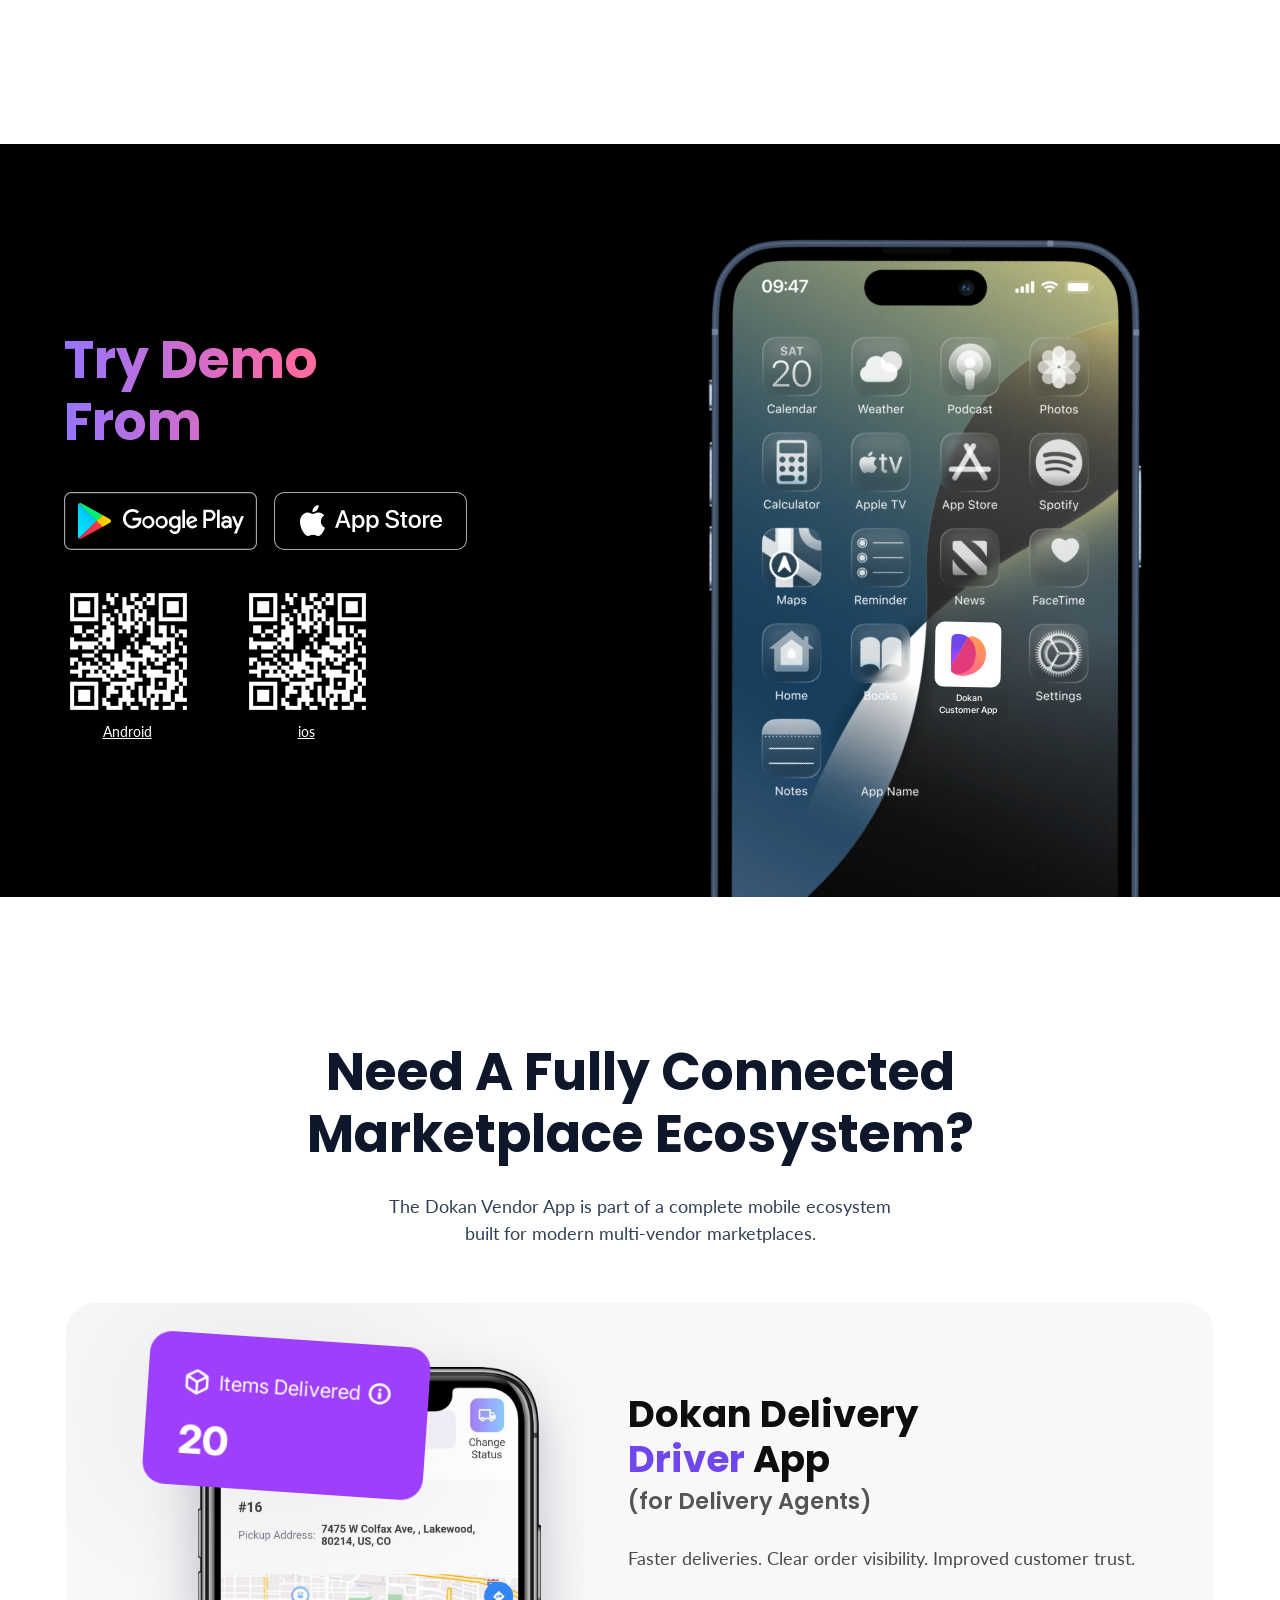
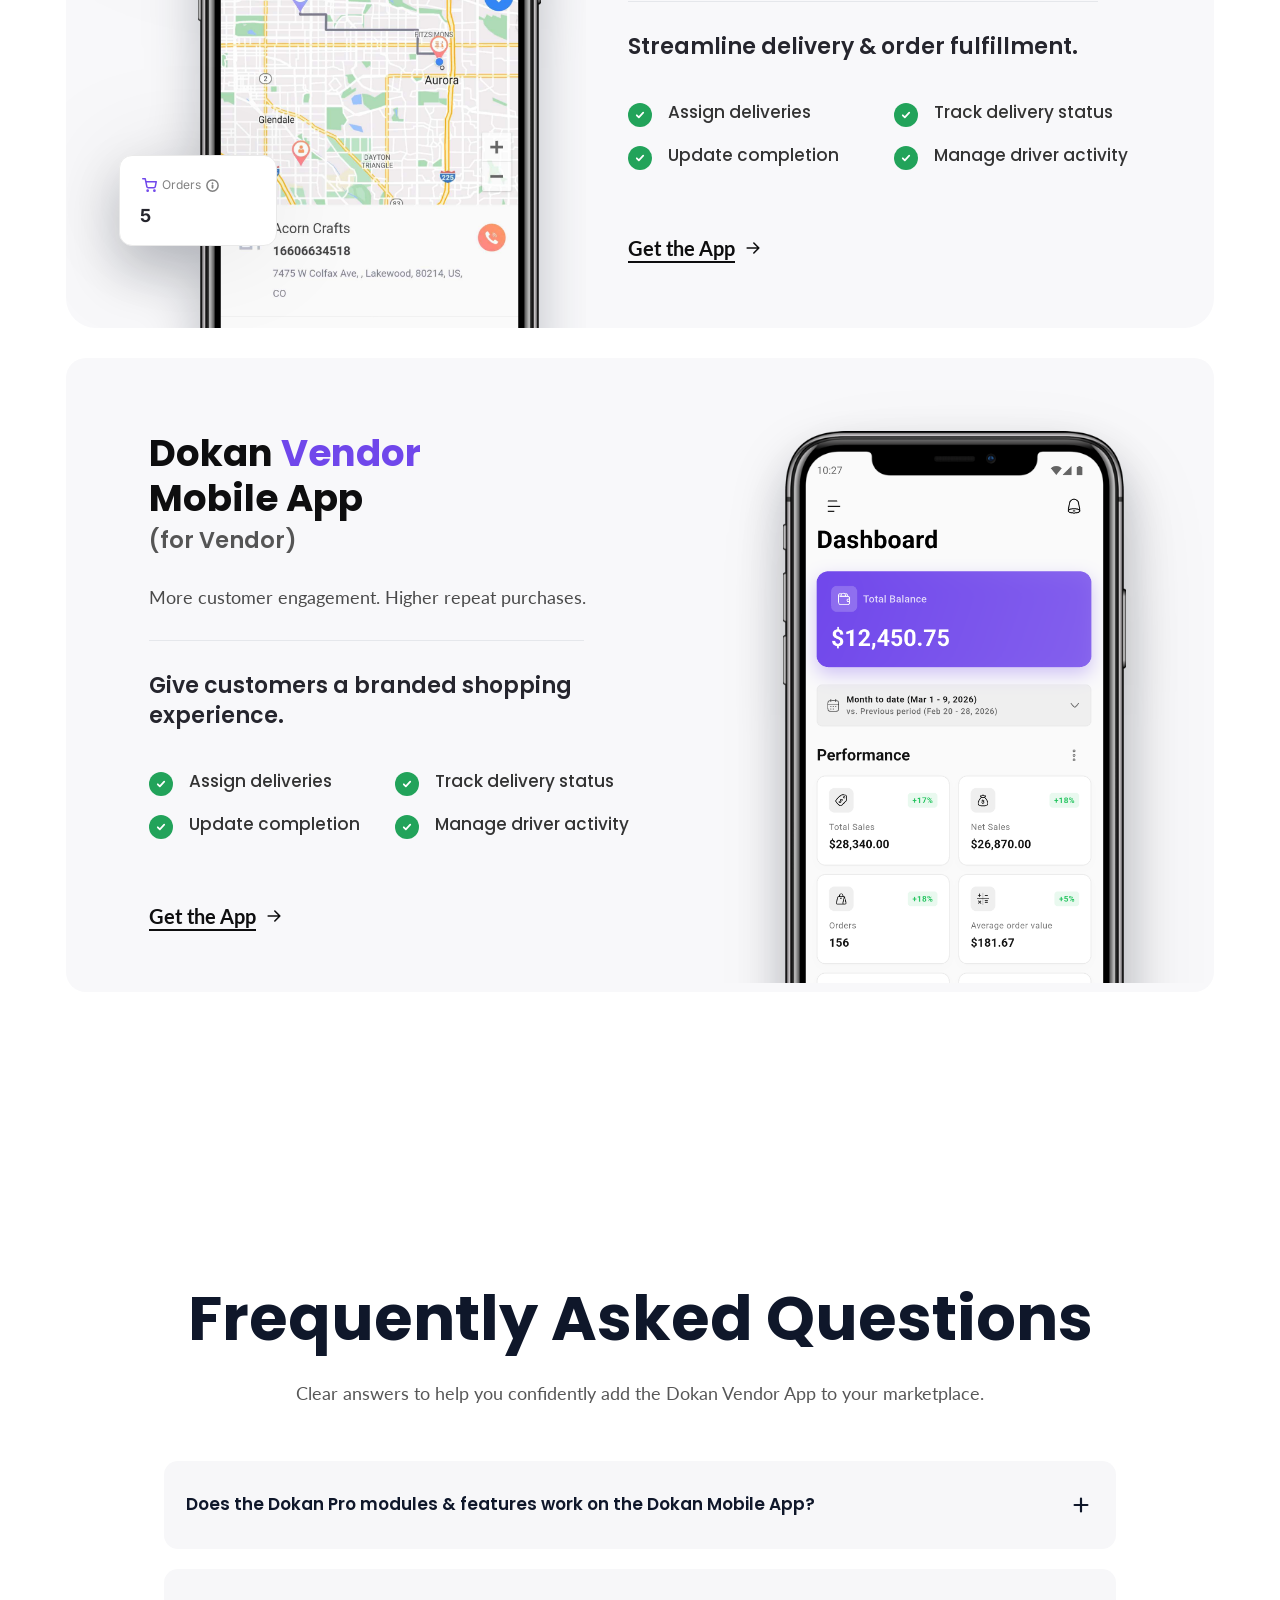
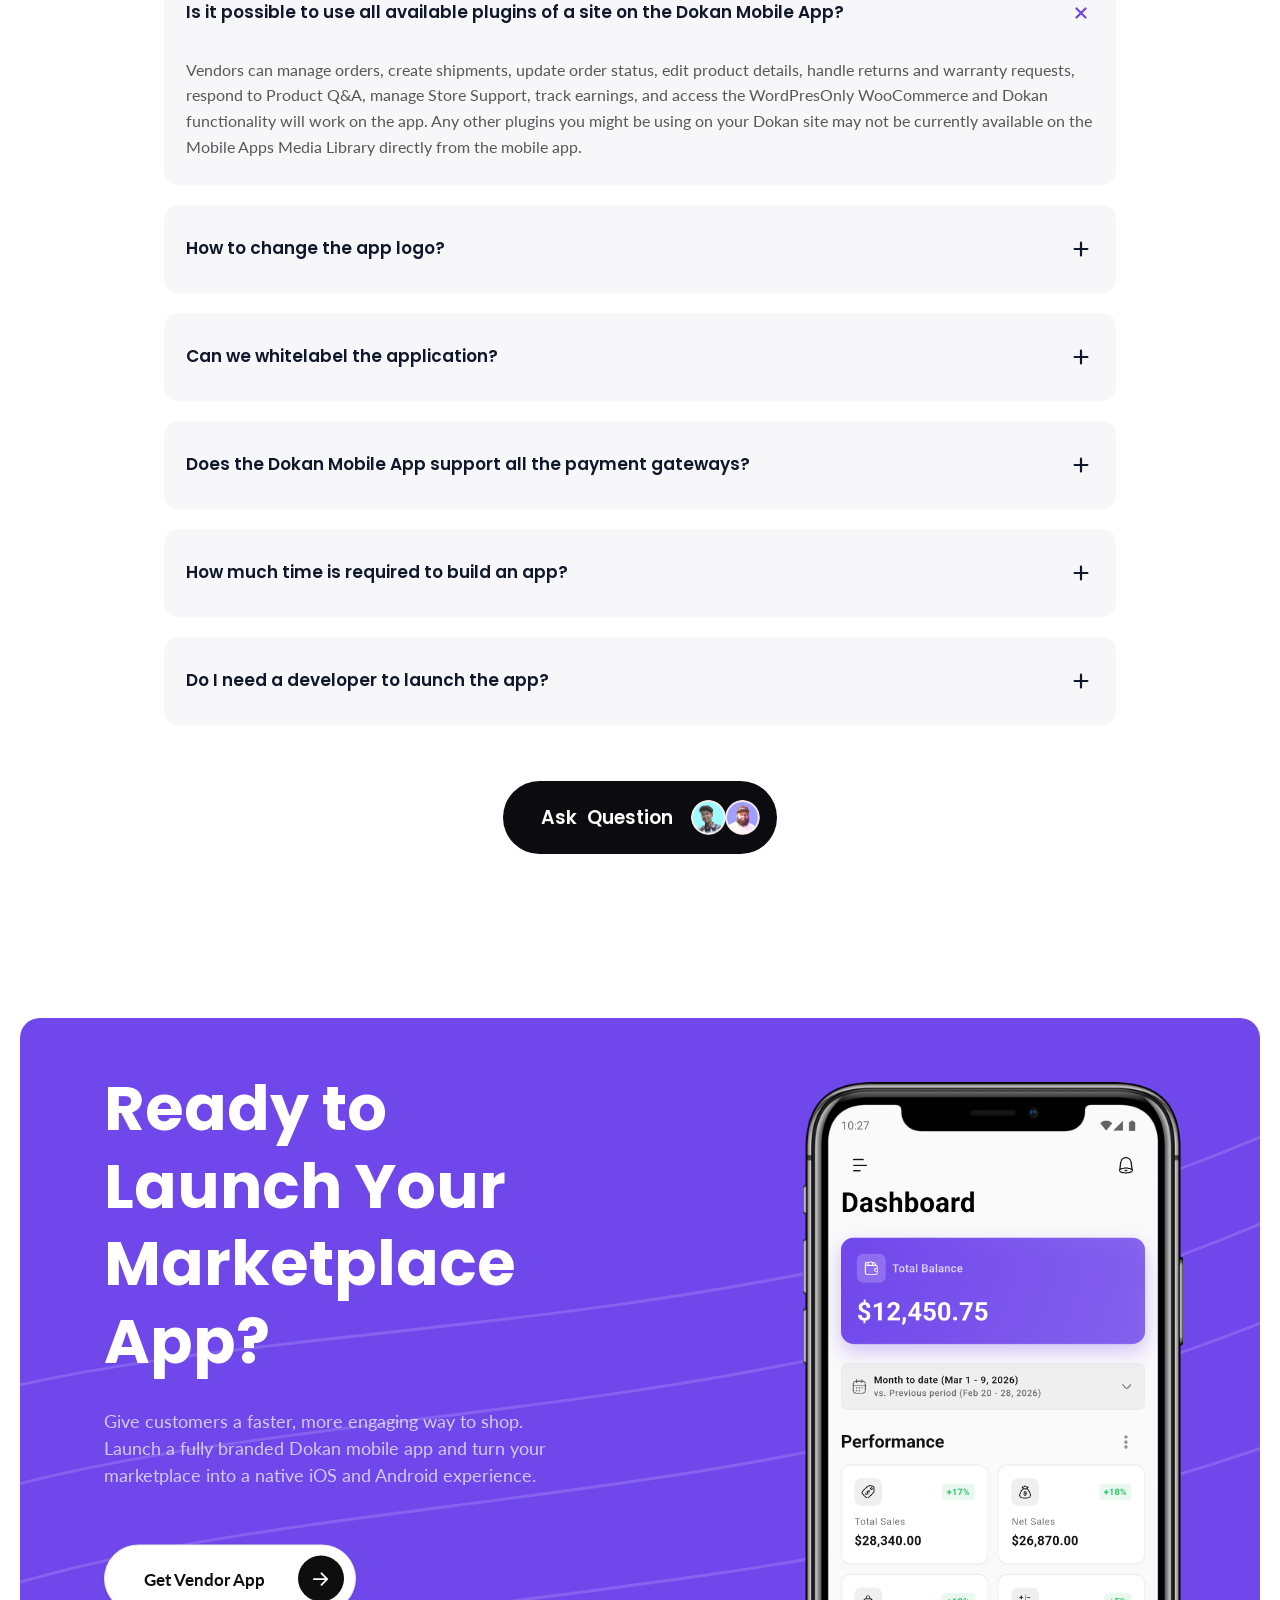
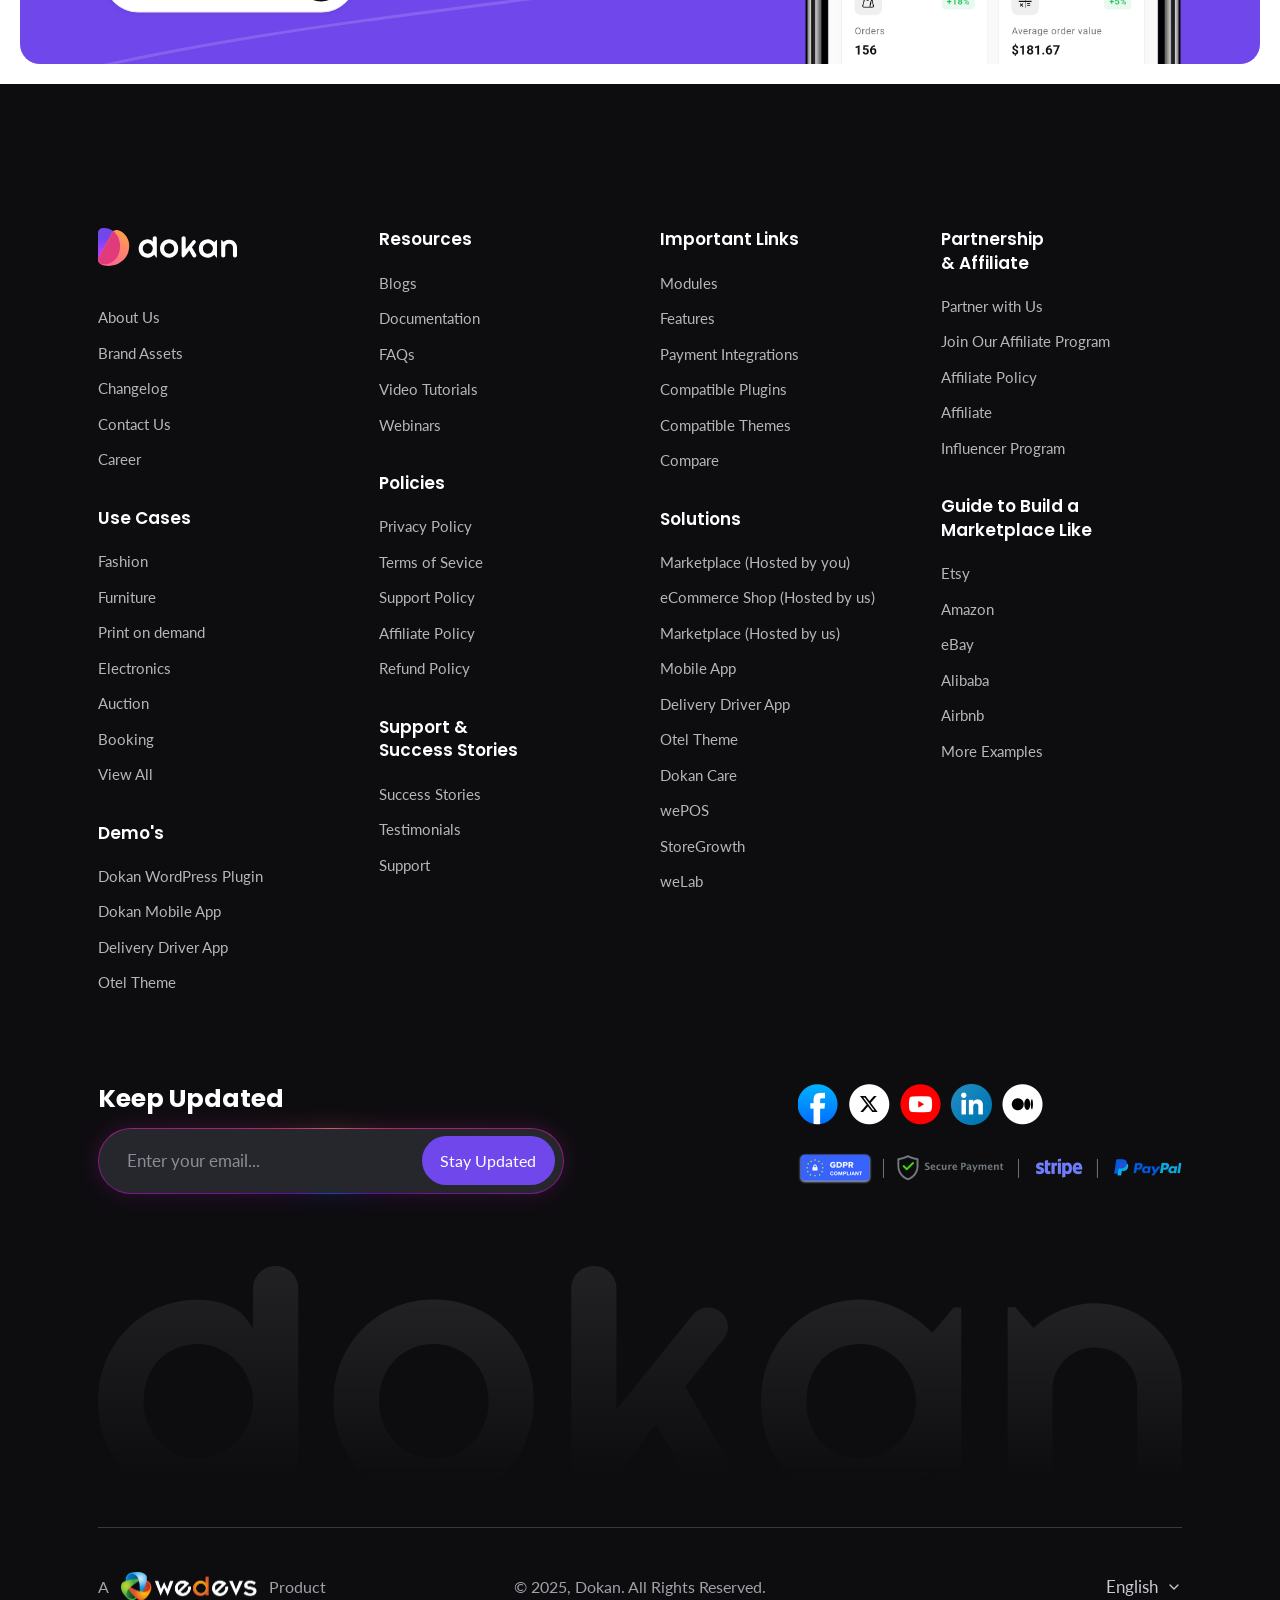
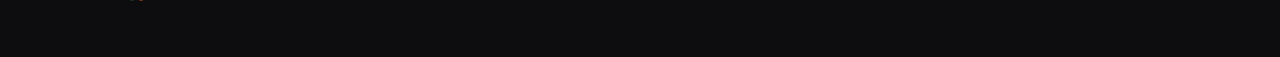
==== commit 986a4fe9: "Home: Driver/Vendor card typography, CTA band above the footer - Driver/Vendor cards follow the desi" ====
--- a/index.html
+++ b/index.html
@@ -7,14 +7,14 @@
   <link rel="preconnect" href="https://fonts.googleapis.com">
   <link rel="preconnect" href="https://fonts.gstatic.com" crossorigin>
   <link href="https://fonts.googleapis.com/css2?family=Dosis:wght@700&family=Inter:wght@400;500;600;700;800&family=Lato:wght@400;700&family=Poppins:wght@500;600;700&family=Sora:wght@600;700&display=swap" rel="stylesheet">
-  <link rel="stylesheet" href="dokan-ui.css?v=2">
-  <link rel="stylesheet" href="base.css?v=2">
-  <link rel="stylesheet" href="styles.css?v=2">
-  <link rel="stylesheet" href="faq.css?v=2">
-  <link rel="stylesheet" href="cta.css?v=2">
-  <link rel="stylesheet" href="footer.css?v=2">
-  <link rel="stylesheet" href="menu.css?v=2">
-  <link rel="stylesheet" href="app-nav.css?v=2">
+  <link rel="stylesheet" href="dokan-ui.css?v=3">
+  <link rel="stylesheet" href="base.css?v=3">
+  <link rel="stylesheet" href="styles.css?v=3">
+  <link rel="stylesheet" href="faq.css?v=3">
+  <link rel="stylesheet" href="cta.css?v=3">
+  <link rel="stylesheet" href="footer.css?v=3">
+  <link rel="stylesheet" href="menu.css?v=3">
+  <link rel="stylesheet" href="app-nav.css?v=3">
 </head>
 <body>
 <div class="page" style="--top-bg:#fbf8ed">
@@ -514,7 +514,7 @@
         </div>
         </div>
         <div class="eco-card__content">
-        <h3 class="eco-card__title dk-h3" style="--l:562px;--t:89px">Dokan Delivery <em>Driver</em> App</h3>
+        <h3 class="eco-card__title dk-h3" style="--l:562px;--t:89px">Dokan Delivery<br><em>Driver</em> App</h3>
         <p class="eco-card__for dk-lead" style="--l:562px;--t:211px">(for Delivery Agents)</p>
         <p class="eco-card__desc dk-body" style="--l:562px;--t:255px">Faster deliveries. Clear order visibility. Improved customer trust.</p>
         <img class="eco-card__line" style="--l:562px;--t:305px;--w:470px" src="assets/e-line1.svg" alt="">
@@ -550,31 +550,7 @@
     </div>
   </section>
 
-  <!-- ============ CTA ============ -->
-  <section class="cta-shell">
-  <div class="cta-band">
-    <svg class="cta-waves" preserveAspectRatio="none" viewBox="0 0 1000 500" fill="none" stroke="#FFFFFF" stroke-width="2" aria-hidden="true">
-      <path d="M-40 430 C 240 340 620 380 1050 210"/><path d="M-40 500 C 280 410 640 440 1050 300"/>
-      <path d="M-40 360 C 240 280 620 320 1050 140"/><path d="M-40 290 C 240 220 620 260 1050 80"/>
-    </svg>
-    <div class="cta-copy">
-      <div class="cta-copy-top">
-        <h2 class="cta-title">Ready to<br />Launch Your<br />Marketplace App?</h2>
-        <p class="cta-text">Give customers a faster, more engaging way to shop. Launch a fully branded Dokan mobile app and turn your marketplace into a native iOS and Android experience.</p>
-      </div>
-      <a href="#" class="cta-btn" aria-label="Get Vendor App">
-        <span class="pb-label"><span class="pb-mask"><span class="pb-t">Get Vendor App</span><span class="pb-t pb-clone" aria-hidden="true">Get Vendor App</span></span></span>
-        <span class="circle"><span class="pb-ico"><span class="pb-i"><svg viewBox="0 0 24 24" fill="none" stroke="currentColor" stroke-width="1.9" stroke-linecap="round" stroke-linejoin="round" aria-hidden="true"><path d="M5 12h14M13 6l6 6-6 6"/></svg></span><span class="pb-i pb-clone" aria-hidden="true"><svg viewBox="0 0 24 24" fill="none" stroke="currentColor" stroke-width="1.9" stroke-linecap="round" stroke-linejoin="round" aria-hidden="true"><path d="M5 12h14M13 6l6 6-6 6"/></svg></span></span></span>
-      </a>
-    </div>
-    <div class="cta-app">
-      <div class="cta-app__phone">
-        <span class="cta-app__screen"><img src="assets/e-stats.png" alt="Dokan vendor app dashboard" loading="lazy"></span>
-        <img class="cta-app__frame" src="assets/e-iphone.png" alt="" loading="lazy">
-      </div>
-    </div>
-  </div>
-  </section>
+
 
   <!-- ============ FAQ ============ -->
   <section class="faq-section" id="faq">
@@ -641,6 +617,32 @@
   </div>
   </section>
 
+  <!-- ============ CTA ============ -->
+  <section class="cta-shell">
+  <div class="cta-band">
+    <svg class="cta-waves" preserveAspectRatio="none" viewBox="0 0 1000 500" fill="none" stroke="#FFFFFF" stroke-width="2" aria-hidden="true">
+      <path d="M-40 430 C 240 340 620 380 1050 210"/><path d="M-40 500 C 280 410 640 440 1050 300"/>
+      <path d="M-40 360 C 240 280 620 320 1050 140"/><path d="M-40 290 C 240 220 620 260 1050 80"/>
+    </svg>
+    <div class="cta-copy">
+      <div class="cta-copy-top">
+        <h2 class="cta-title">Ready to<br />Launch Your<br />Marketplace App?</h2>
+        <p class="cta-text">Give customers a faster, more engaging way to shop. Launch a fully branded Dokan mobile app and turn your marketplace into a native iOS and Android experience.</p>
+      </div>
+      <a href="#" class="cta-btn" aria-label="Get Vendor App">
+        <span class="pb-label"><span class="pb-mask"><span class="pb-t">Get Vendor App</span><span class="pb-t pb-clone" aria-hidden="true">Get Vendor App</span></span></span>
+        <span class="circle"><span class="pb-ico"><span class="pb-i"><svg viewBox="0 0 24 24" fill="none" stroke="currentColor" stroke-width="1.9" stroke-linecap="round" stroke-linejoin="round" aria-hidden="true"><path d="M5 12h14M13 6l6 6-6 6"/></svg></span><span class="pb-i pb-clone" aria-hidden="true"><svg viewBox="0 0 24 24" fill="none" stroke="currentColor" stroke-width="1.9" stroke-linecap="round" stroke-linejoin="round" aria-hidden="true"><path d="M5 12h14M13 6l6 6-6 6"/></svg></span></span></span>
+      </a>
+    </div>
+    <div class="cta-app">
+      <div class="cta-app__phone">
+        <span class="cta-app__screen"><img src="assets/e-stats.png" alt="Dokan vendor app dashboard" loading="lazy"></span>
+        <img class="cta-app__frame" src="assets/e-iphone.png" alt="" loading="lazy">
+      </div>
+    </div>
+  </div>
+  </section>
+
   <!-- ============ FOOTER ============ -->
   <footer class="site-footer">
   <div class="sf-wrap sf-inner">
@@ -771,9 +773,9 @@
   </div>
 </footer>
 </div>
-<script src="script.js?v=2"></script>
-<script src="menu.js?v=2"></script>
-<script src="dokan-ui.js?v=2" defer></script>
-<script src="faq.js?v=2" defer></script>
+<script src="script.js?v=3"></script>
+<script src="menu.js?v=3"></script>
+<script src="dokan-ui.js?v=3" defer></script>
+<script src="faq.js?v=3" defer></script>
 </body>
 </html>
--- a/styles.css
+++ b/styles.css
@@ -553,3 +553,23 @@
 .shots__stage.is-dragging > *, .shots__stage.is-dragging { cursor: grabbing; }
 .shots__stage img { -webkit-user-drag: none; user-select: none; }
 .shots__stage.is-dragging .shot { transform: none; }
+
+/* Driver / Vendor app cards: typography from the design
+   title 52 Poppins 700 · audience 32 Poppins 600 grey · lead 30 Poppins 600 · checks 20 Poppins 500 */
+.eco-card__title { max-width: none; font: 700 clamp(32px, 2.9vw, 52px)/1.2 'Poppins', sans-serif; color: #0e0e0f; }
+.eco-card__for { margin-top: 6px; font: 600 clamp(22px, 1.75vw, 32px)/1.3 'Poppins', sans-serif; color: #555; white-space: normal; }
+.eco-card__desc { margin-top: 28px; color: #4a4a4a; }
+.eco-card__lead { max-width: 560px; font: 600 clamp(22px, 1.65vw, 30px)/1.35 'Poppins', sans-serif; color: #25252d; }
+.eco-card__lead--nowrap { white-space: normal; }
+.check { width: 48%; padding-left: 40px; font: 500 clamp(17px, 1.1vw, 20px)/1.4 'Poppins', sans-serif; color: #333; white-space: normal; }
+.check::before {
+  top: 2px; width: 24px; height: 24px; border-radius: 50%;
+  background: #22a35a url("data:image/svg+xml,%3Csvg xmlns='http://www.w3.org/2000/svg' viewBox='0 0 24 24' fill='none' stroke='white' stroke-width='3' stroke-linecap='round' stroke-linejoin='round'%3E%3Cpath d='M6.5 12.5l3.5 3.5 7.5-8'/%3E%3C/svg%3E") center / 14px no-repeat;
+}
+.eco-card .link-arrow { font-size: 20px; }
+@media (max-width: 639px) {
+  .check { width: auto; font-size: 17px; }
+  .eco-card__title { font-size: 30px; }
+  .eco-card__for { font-size: 20px; }
+  .eco-card__lead { font-size: 20px; }
+}
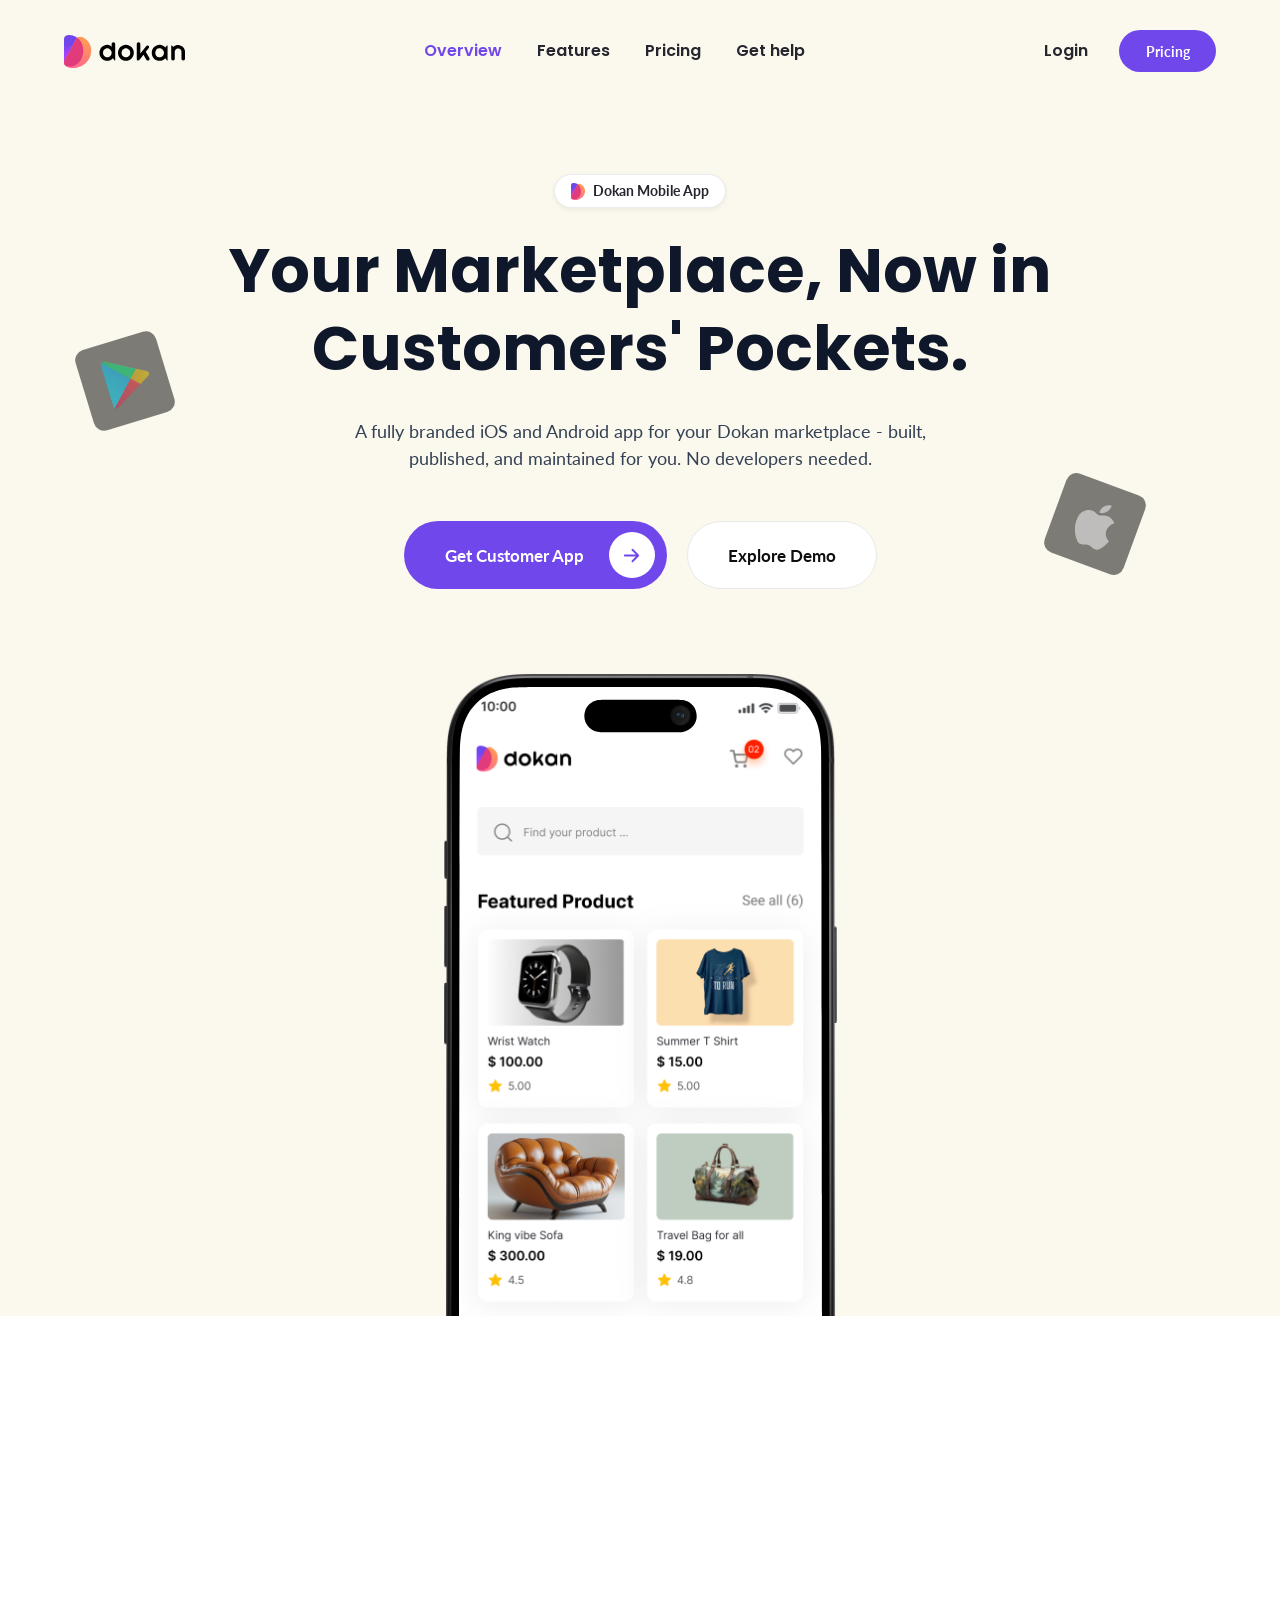
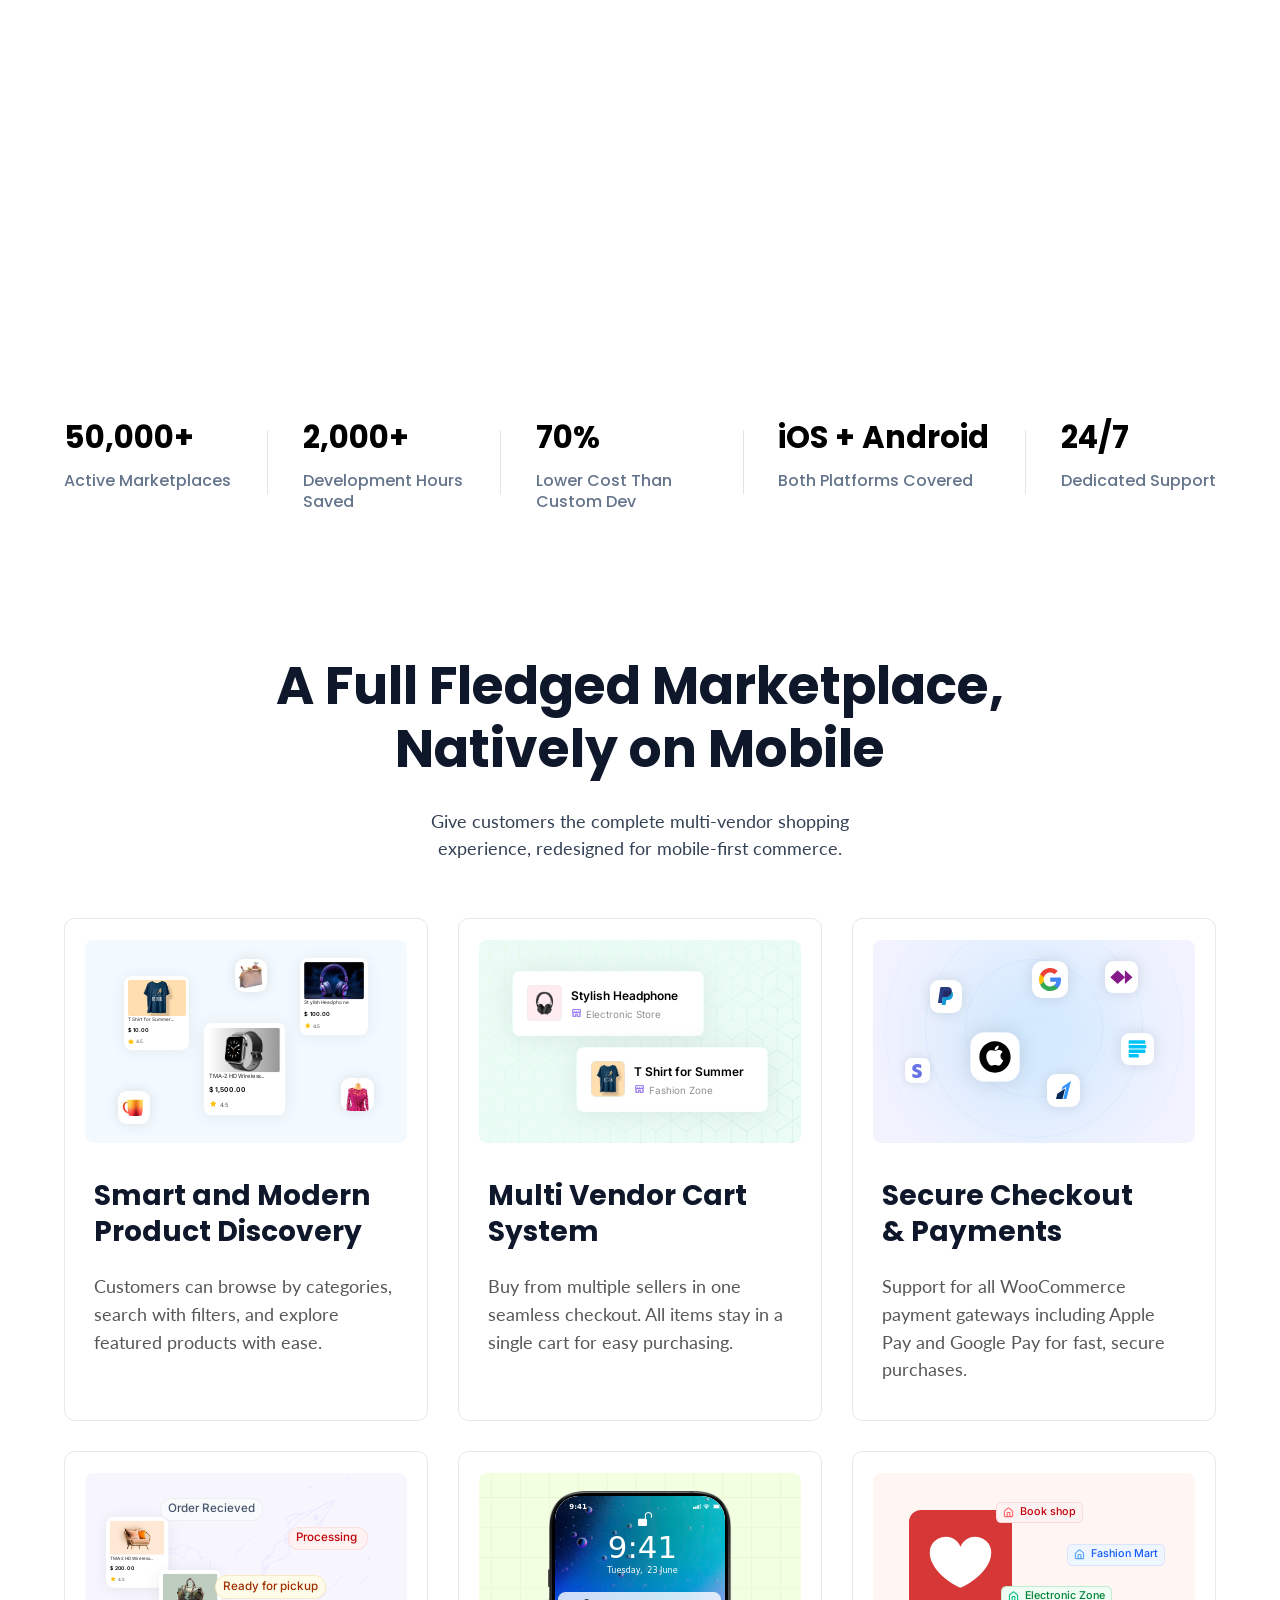
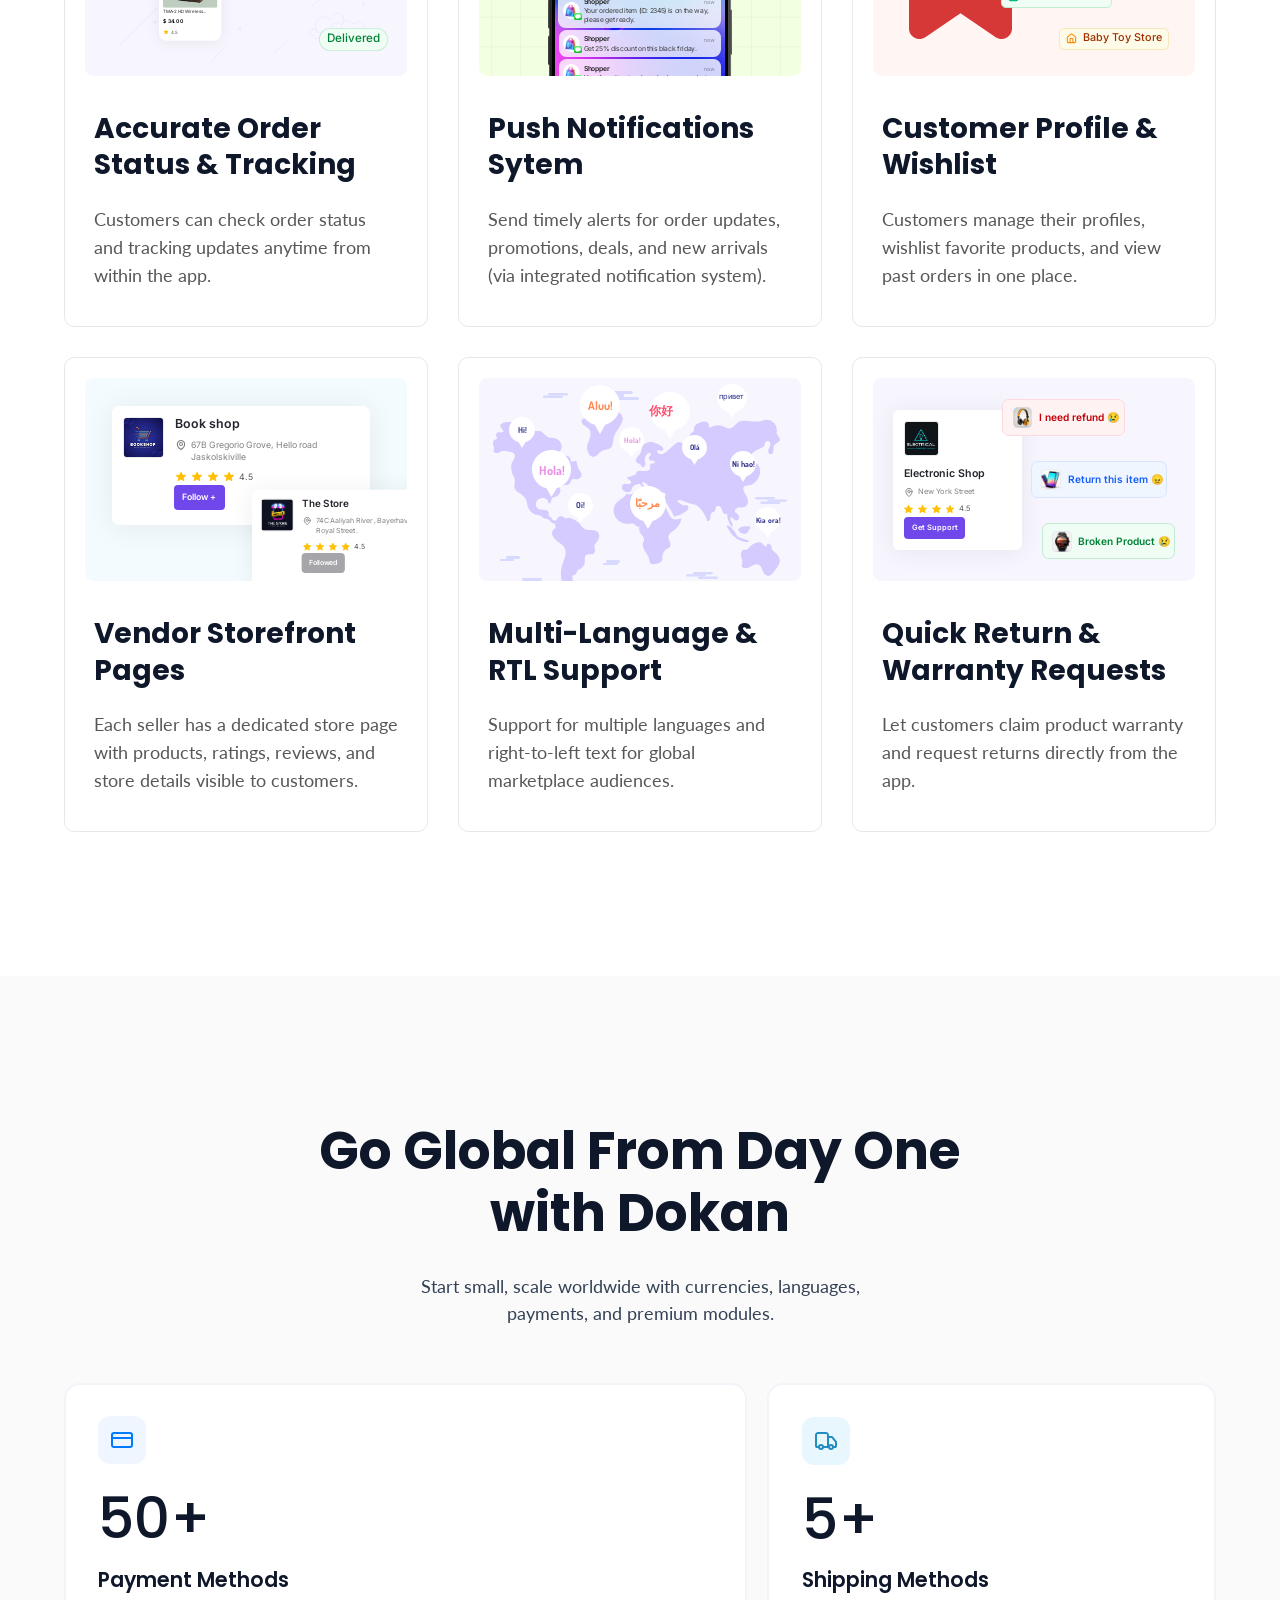
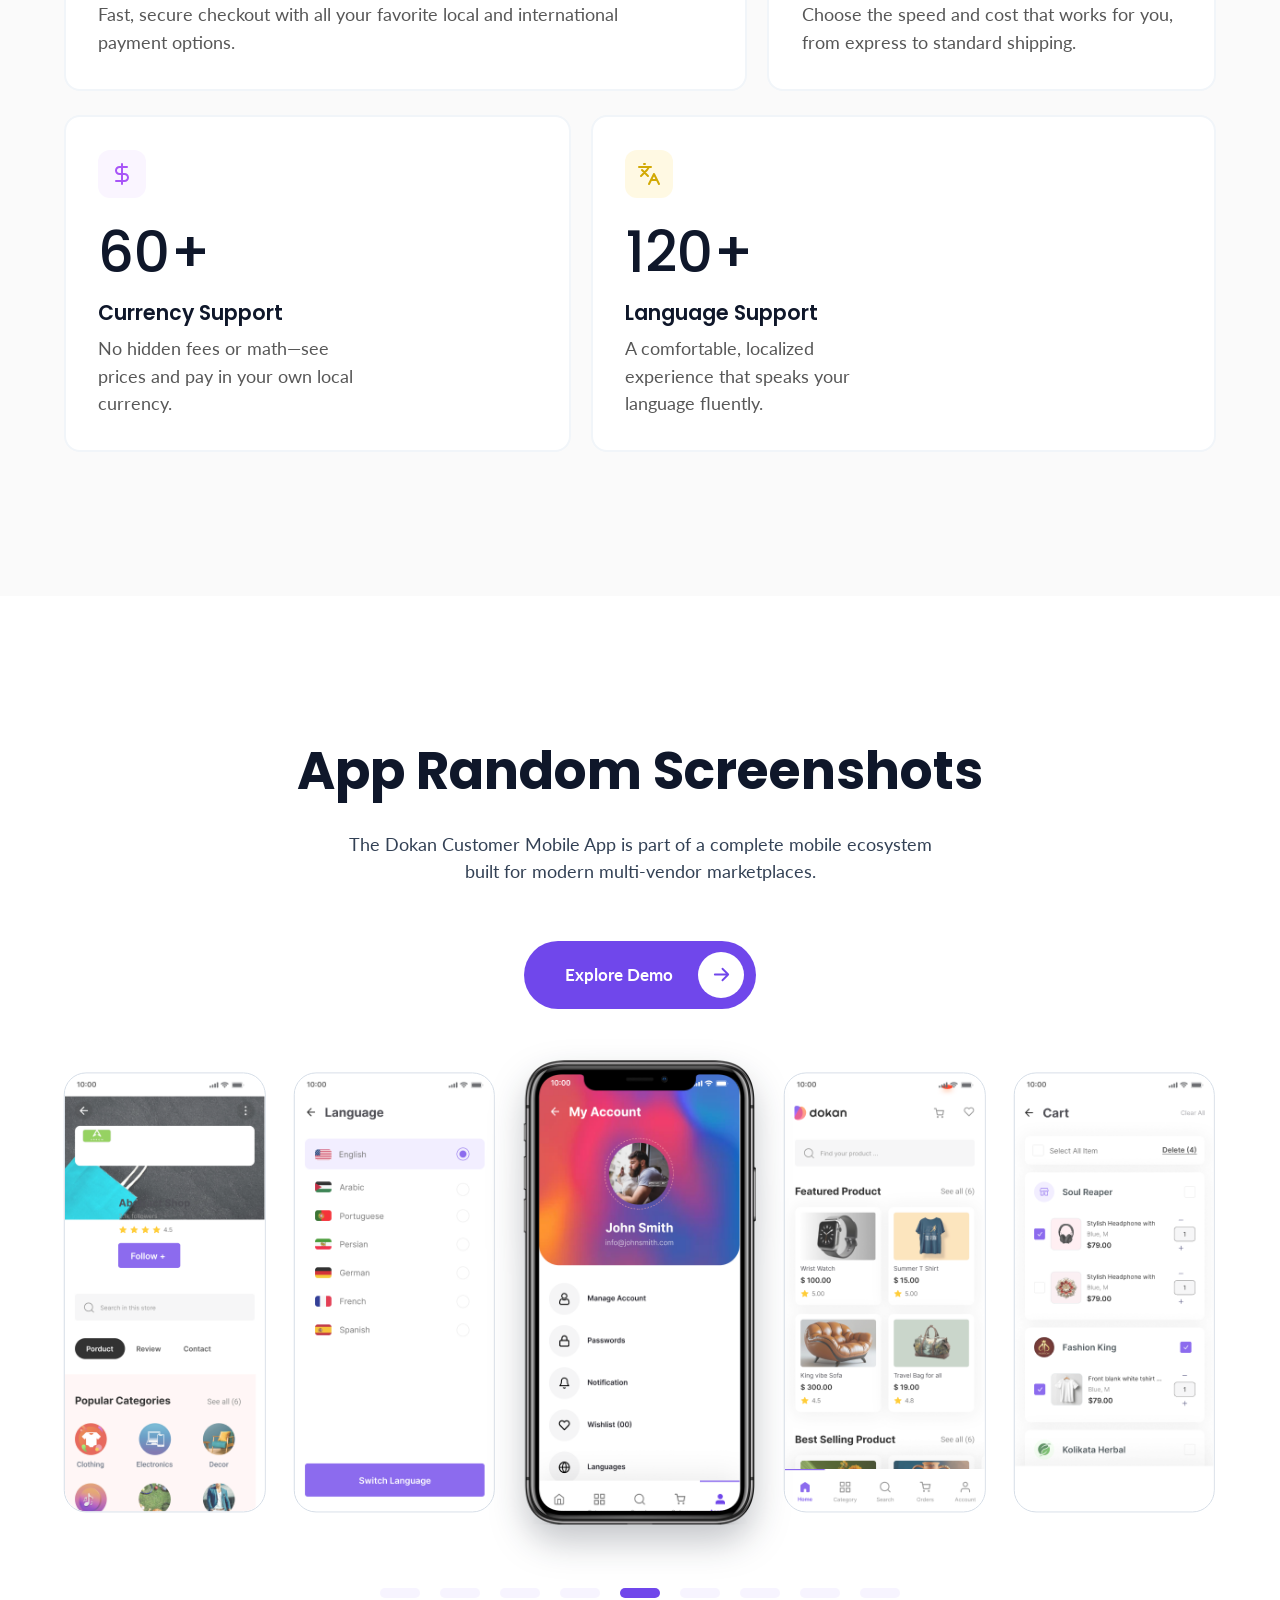
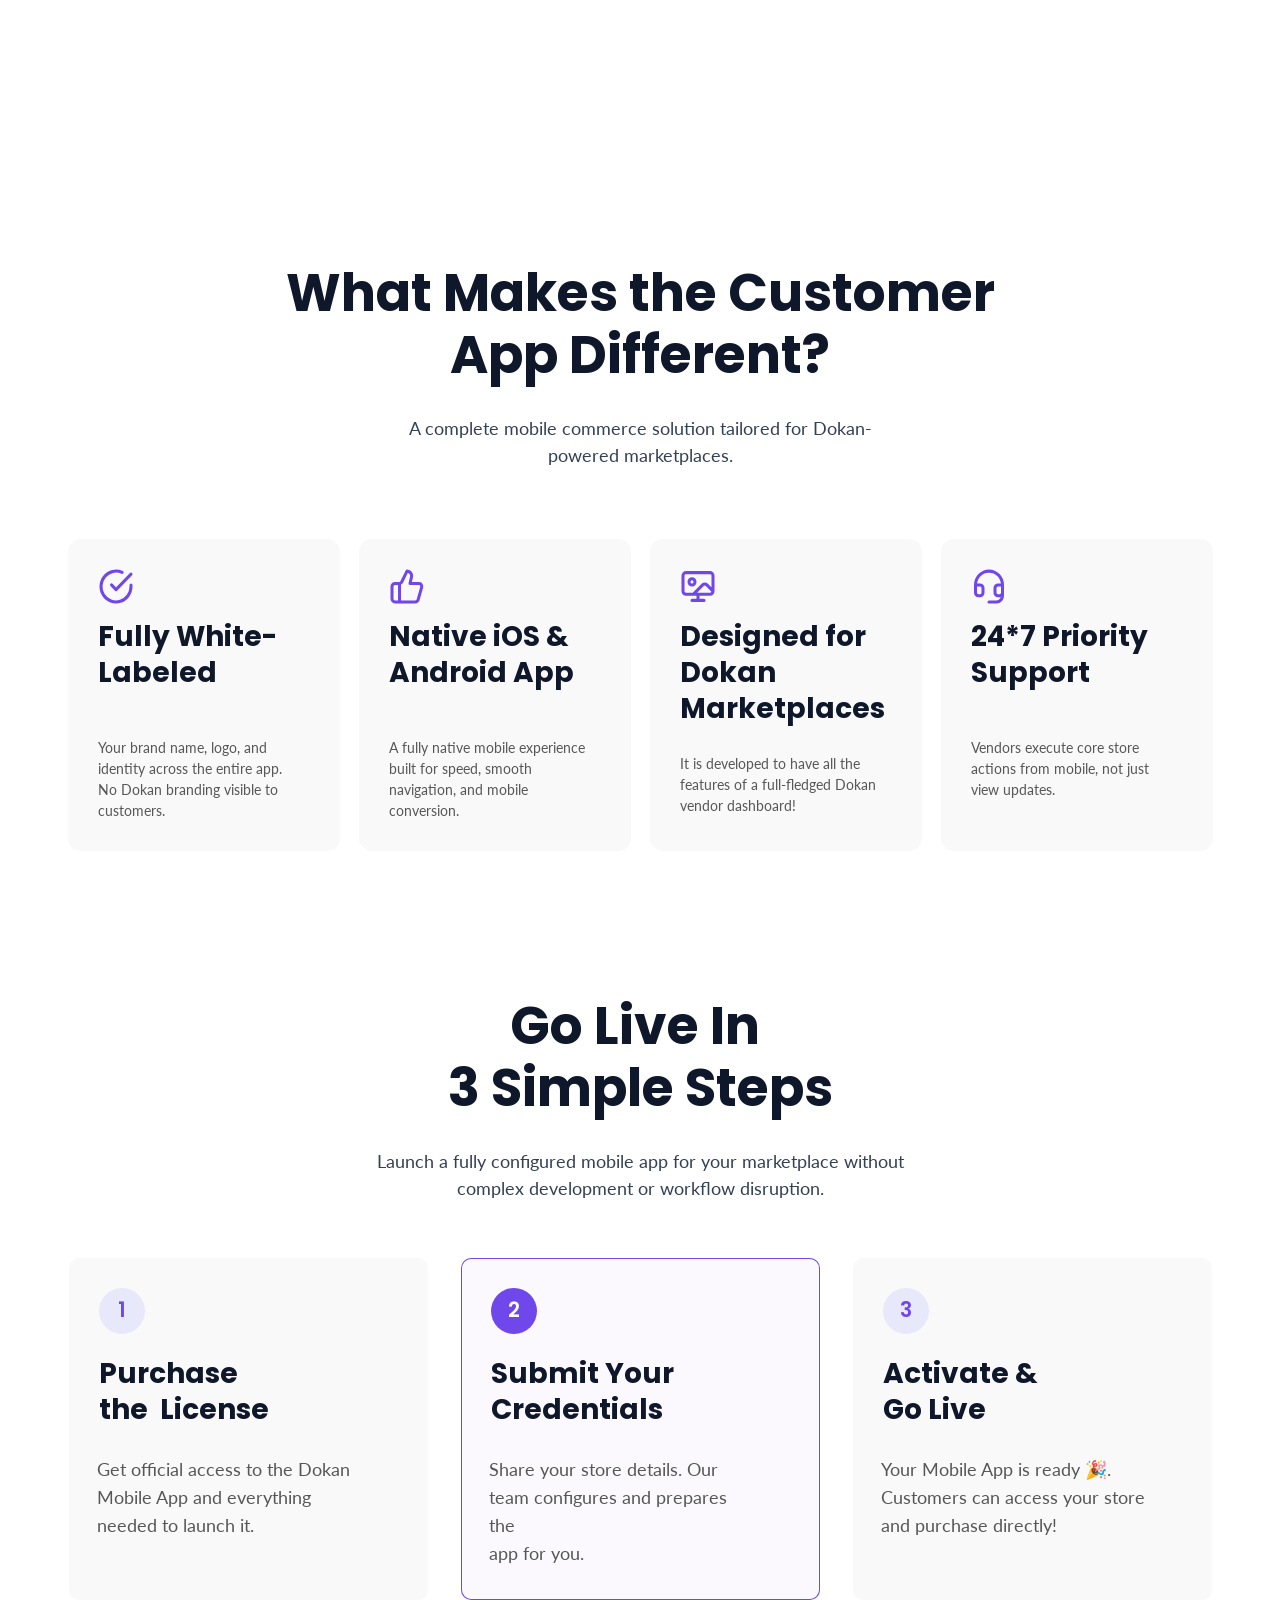
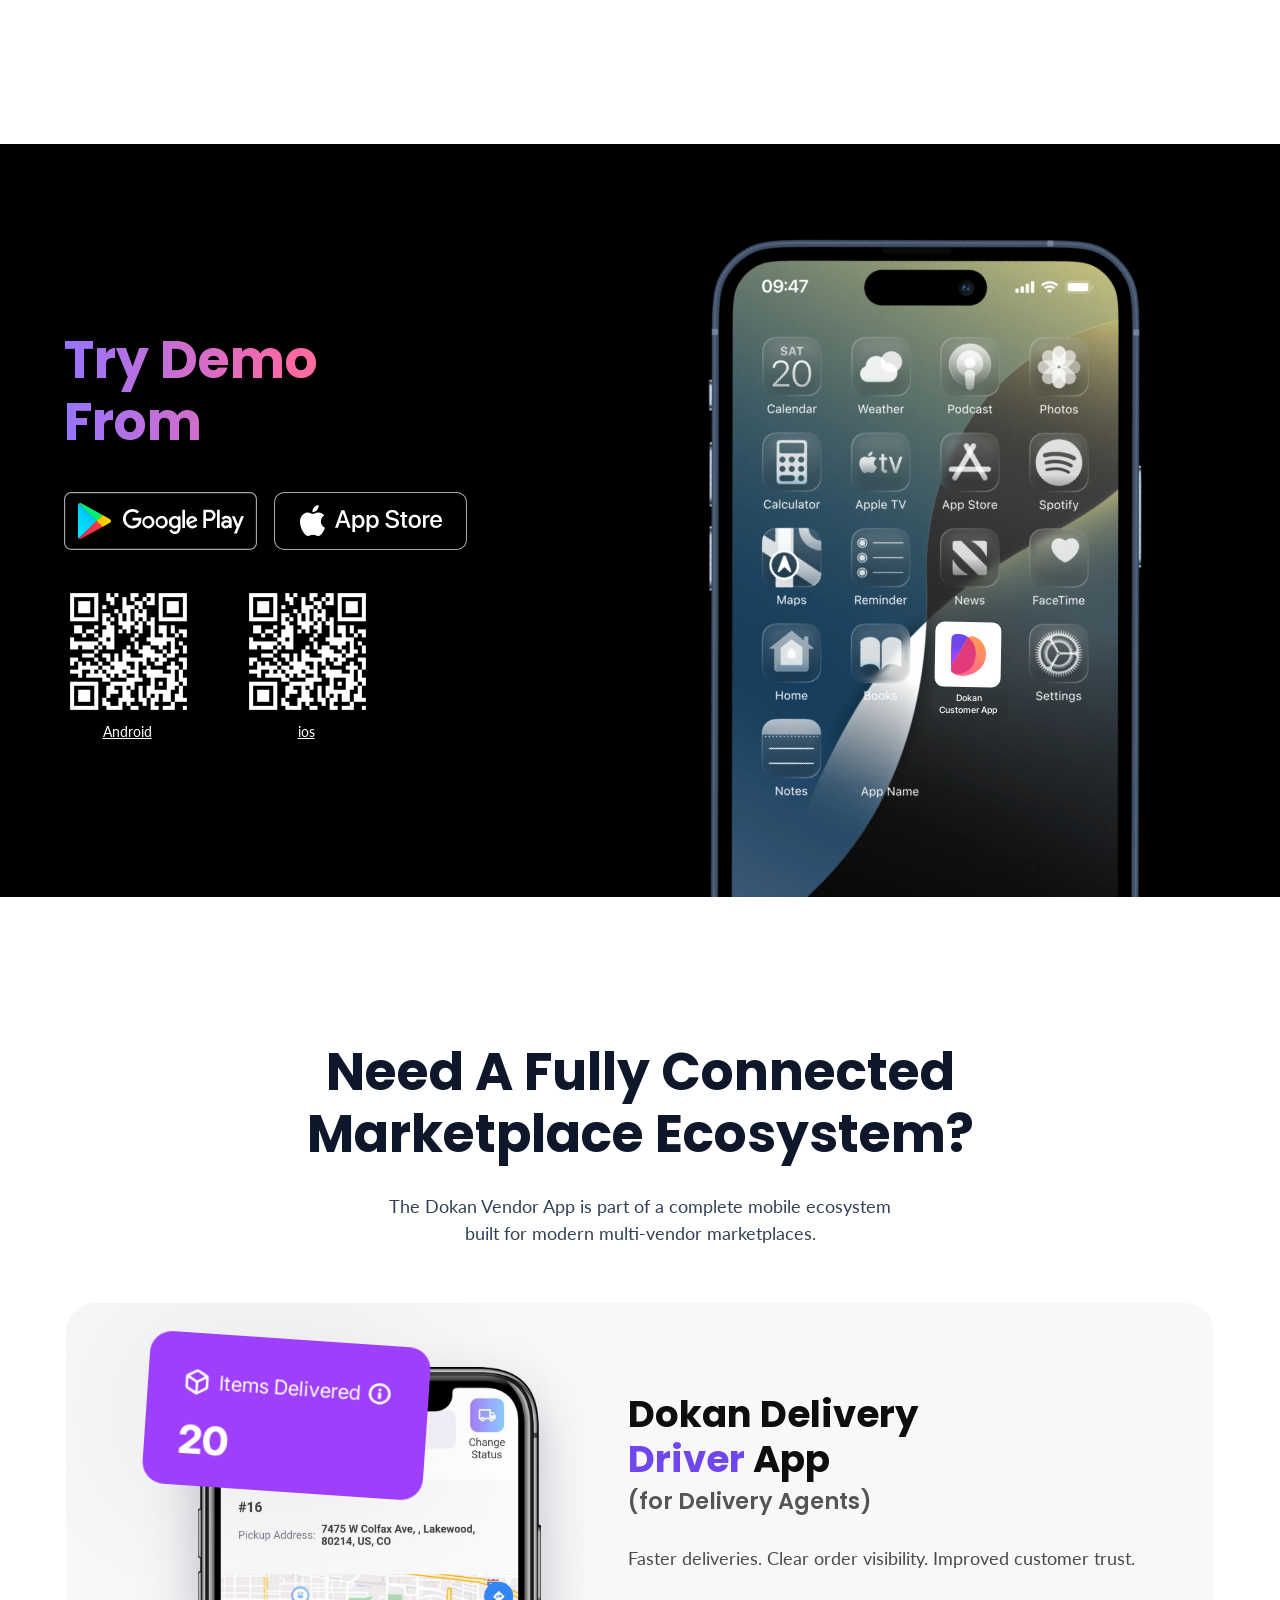
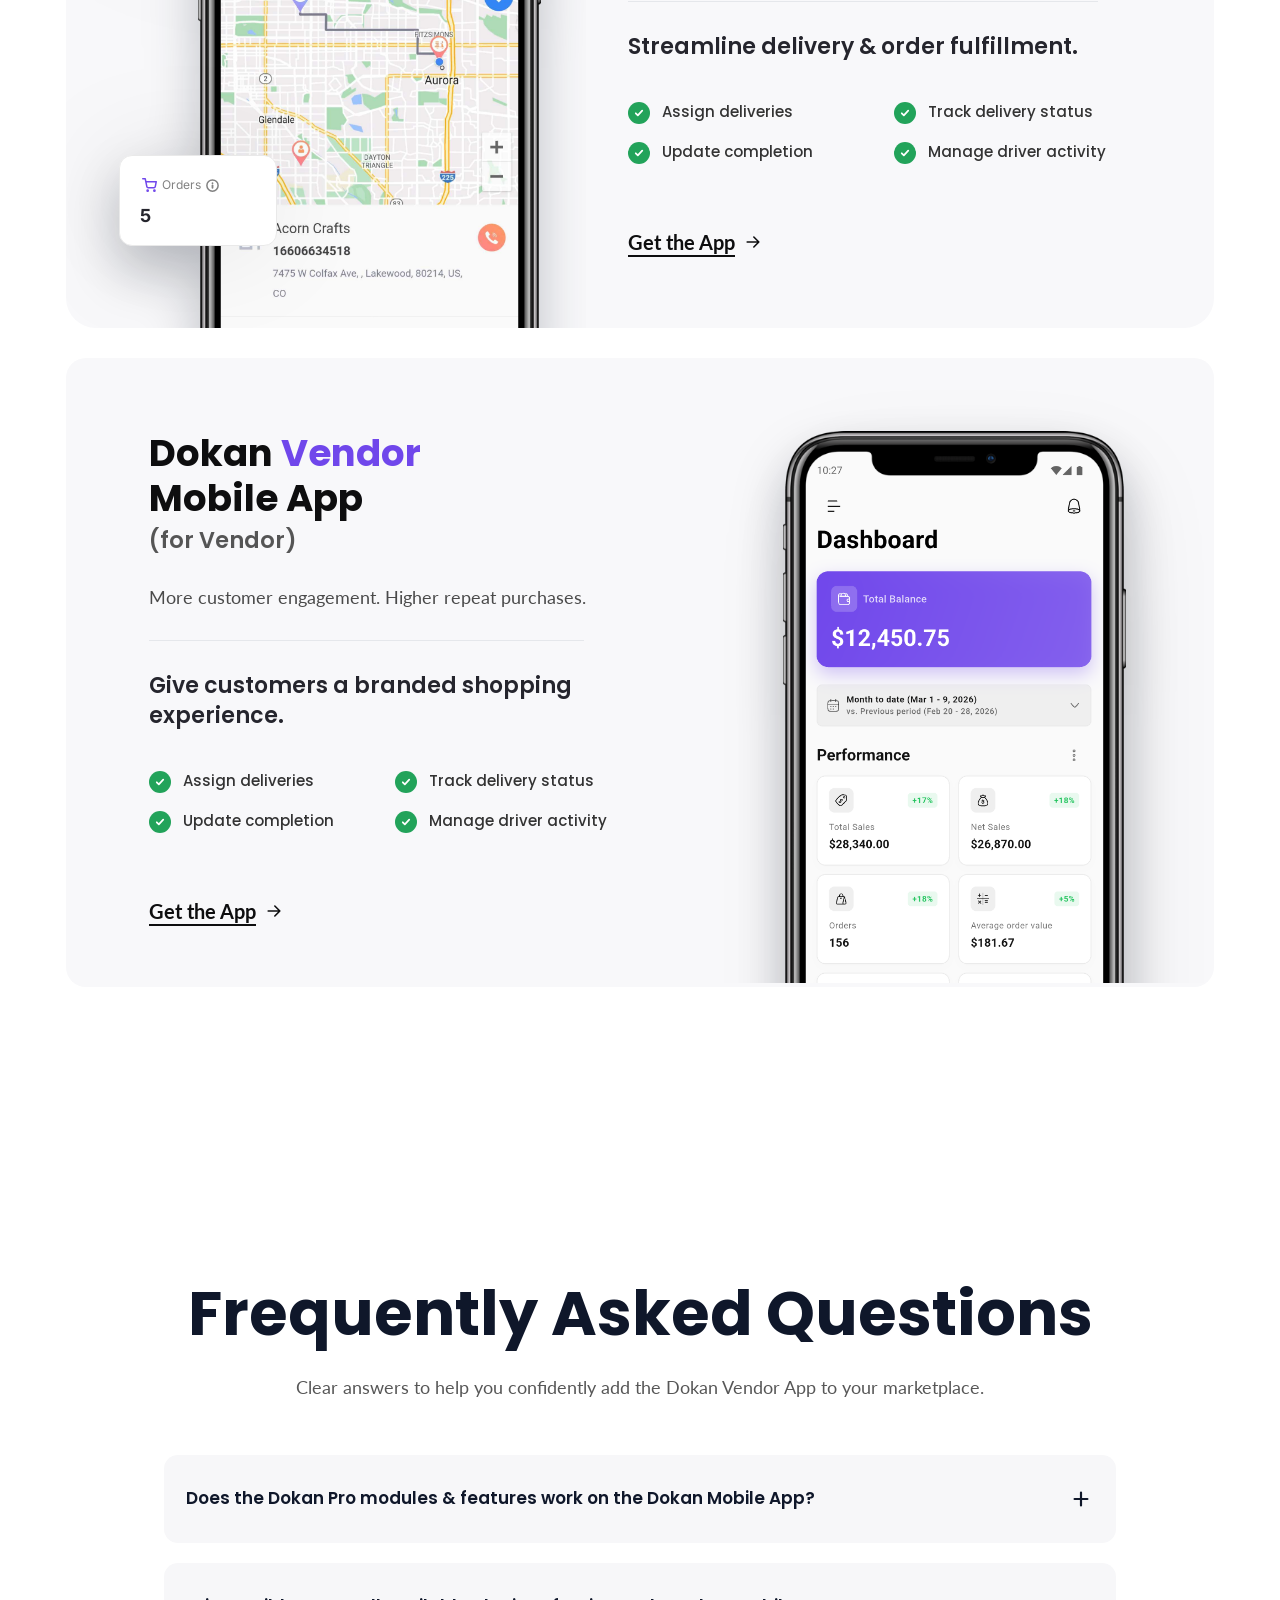
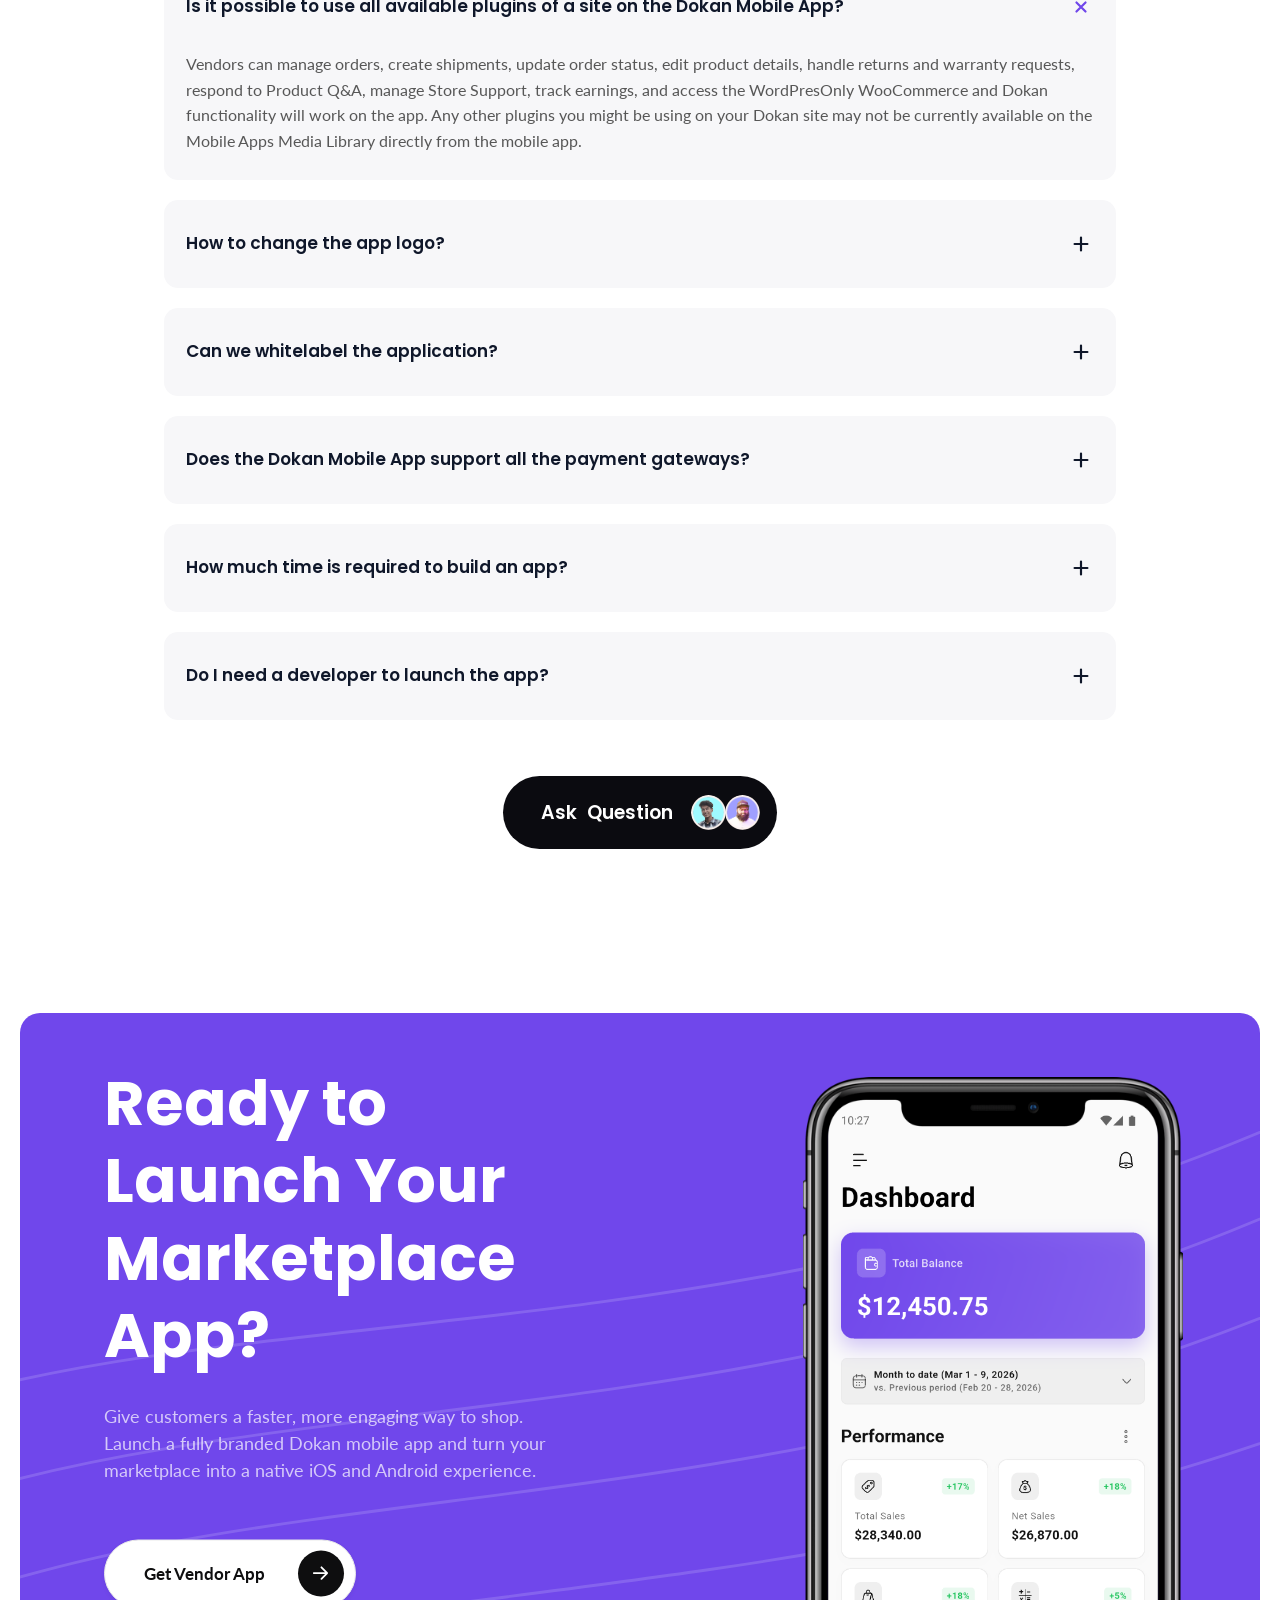
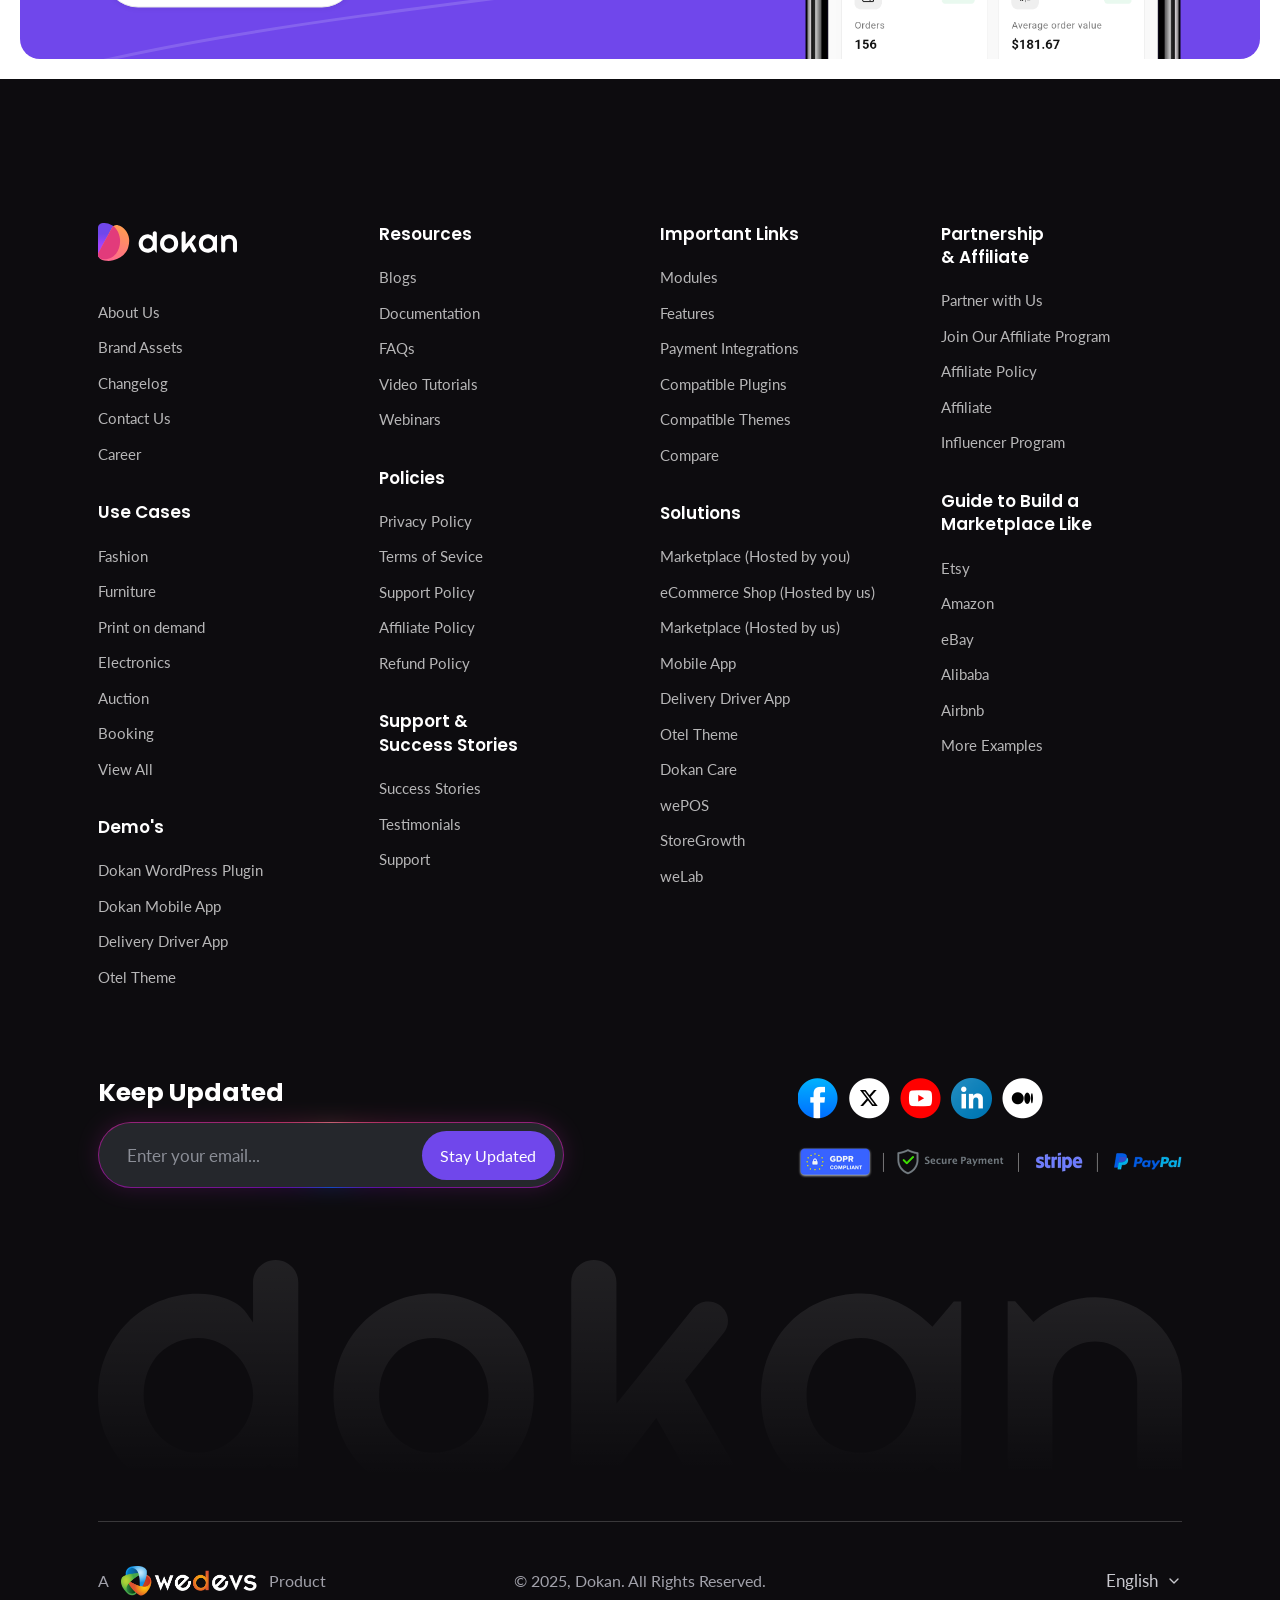
==== commit 3b8cab6d: "Features hero uses the supplied image; smaller checklist text - Features hero art is now the supplie" ====
--- a/index.html
+++ b/index.html
@@ -7,14 +7,14 @@
   <link rel="preconnect" href="https://fonts.googleapis.com">
   <link rel="preconnect" href="https://fonts.gstatic.com" crossorigin>
   <link href="https://fonts.googleapis.com/css2?family=Dosis:wght@700&family=Inter:wght@400;500;600;700;800&family=Lato:wght@400;700&family=Poppins:wght@500;600;700&family=Sora:wght@600;700&display=swap" rel="stylesheet">
-  <link rel="stylesheet" href="dokan-ui.css?v=3">
-  <link rel="stylesheet" href="base.css?v=3">
-  <link rel="stylesheet" href="styles.css?v=3">
-  <link rel="stylesheet" href="faq.css?v=3">
-  <link rel="stylesheet" href="cta.css?v=3">
-  <link rel="stylesheet" href="footer.css?v=3">
-  <link rel="stylesheet" href="menu.css?v=3">
-  <link rel="stylesheet" href="app-nav.css?v=3">
+  <link rel="stylesheet" href="dokan-ui.css?v=5">
+  <link rel="stylesheet" href="base.css?v=5">
+  <link rel="stylesheet" href="styles.css?v=5">
+  <link rel="stylesheet" href="faq.css?v=5">
+  <link rel="stylesheet" href="cta.css?v=5">
+  <link rel="stylesheet" href="footer.css?v=5">
+  <link rel="stylesheet" href="menu.css?v=5">
+  <link rel="stylesheet" href="app-nav.css?v=5">
 </head>
 <body>
 <div class="page" style="--top-bg:#fbf8ed">
@@ -773,9 +773,9 @@
   </div>
 </footer>
 </div>
-<script src="script.js?v=3"></script>
-<script src="menu.js?v=3"></script>
-<script src="dokan-ui.js?v=3" defer></script>
-<script src="faq.js?v=3" defer></script>
+<script src="script.js?v=5"></script>
+<script src="menu.js?v=5"></script>
+<script src="dokan-ui.js?v=5" defer></script>
+<script src="faq.js?v=5" defer></script>
 </body>
 </html>
--- a/styles.css
+++ b/styles.css
@@ -555,20 +555,20 @@
 .shots__stage.is-dragging .shot { transform: none; }
 
 /* Driver / Vendor app cards: typography from the design
-   title 52 Poppins 700 · audience 32 Poppins 600 grey · lead 30 Poppins 600 · checks 20 Poppins 500 */
+   title 52 Poppins 700 · audience 32 Poppins 600 grey · lead 30 Poppins 600 · checks 17 Poppins 500 */
 .eco-card__title { max-width: none; font: 700 clamp(32px, 2.9vw, 52px)/1.2 'Poppins', sans-serif; color: #0e0e0f; }
 .eco-card__for { margin-top: 6px; font: 600 clamp(22px, 1.75vw, 32px)/1.3 'Poppins', sans-serif; color: #555; white-space: normal; }
 .eco-card__desc { margin-top: 28px; color: #4a4a4a; }
 .eco-card__lead { max-width: 560px; font: 600 clamp(22px, 1.65vw, 30px)/1.35 'Poppins', sans-serif; color: #25252d; }
 .eco-card__lead--nowrap { white-space: normal; }
-.check { width: 48%; padding-left: 40px; font: 500 clamp(17px, 1.1vw, 20px)/1.4 'Poppins', sans-serif; color: #333; white-space: normal; }
+.check { width: 48%; padding-left: 34px; font: 500 clamp(15px, .95vw, 17px)/1.4 'Poppins', sans-serif; color: #333; white-space: nowrap; }
 .check::before {
-  top: 2px; width: 24px; height: 24px; border-radius: 50%;
+  top: 1px; width: 22px; height: 22px; border-radius: 50%;
   background: #22a35a url("data:image/svg+xml,%3Csvg xmlns='http://www.w3.org/2000/svg' viewBox='0 0 24 24' fill='none' stroke='white' stroke-width='3' stroke-linecap='round' stroke-linejoin='round'%3E%3Cpath d='M6.5 12.5l3.5 3.5 7.5-8'/%3E%3C/svg%3E") center / 14px no-repeat;
 }
 .eco-card .link-arrow { font-size: 20px; }
 @media (max-width: 639px) {
-  .check { width: auto; font-size: 17px; }
+  .check { width: auto; font-size: 16px; }
   .eco-card__title { font-size: 30px; }
   .eco-card__for { font-size: 20px; }
   .eco-card__lead { font-size: 20px; }
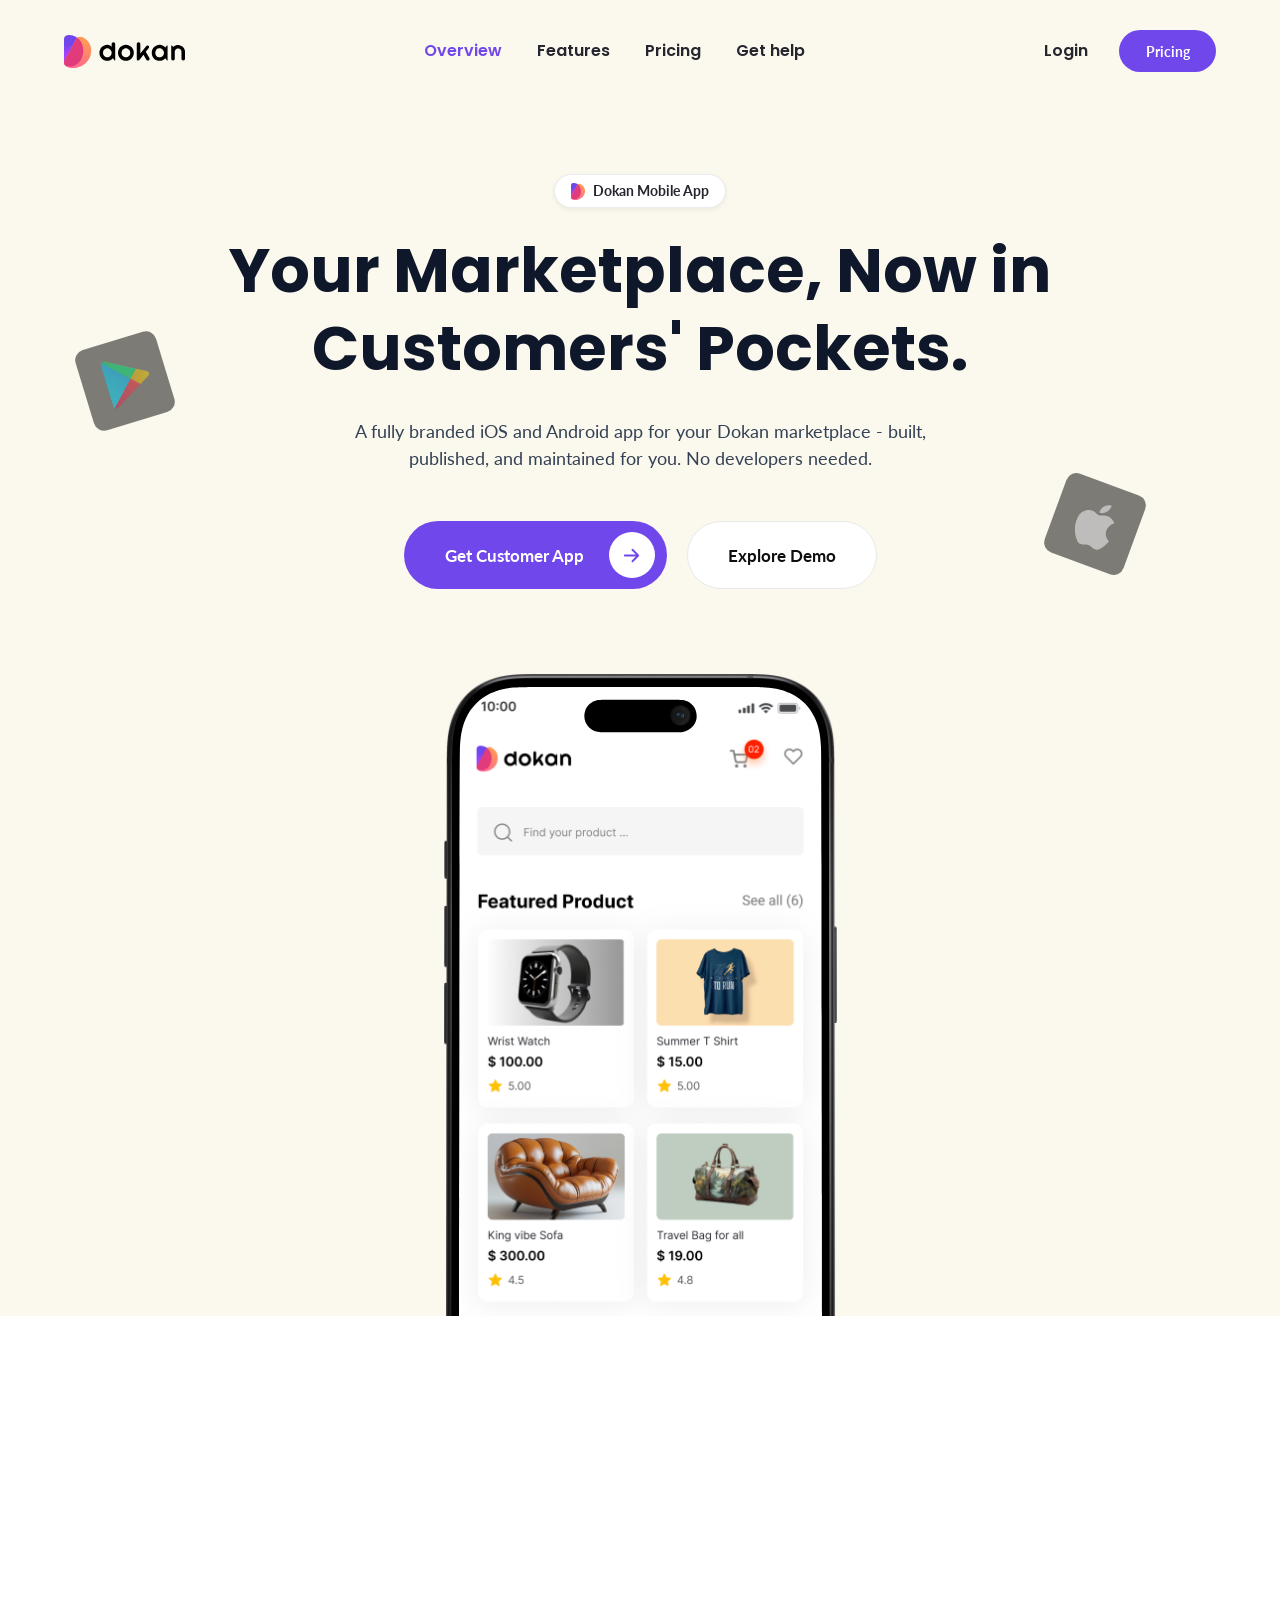
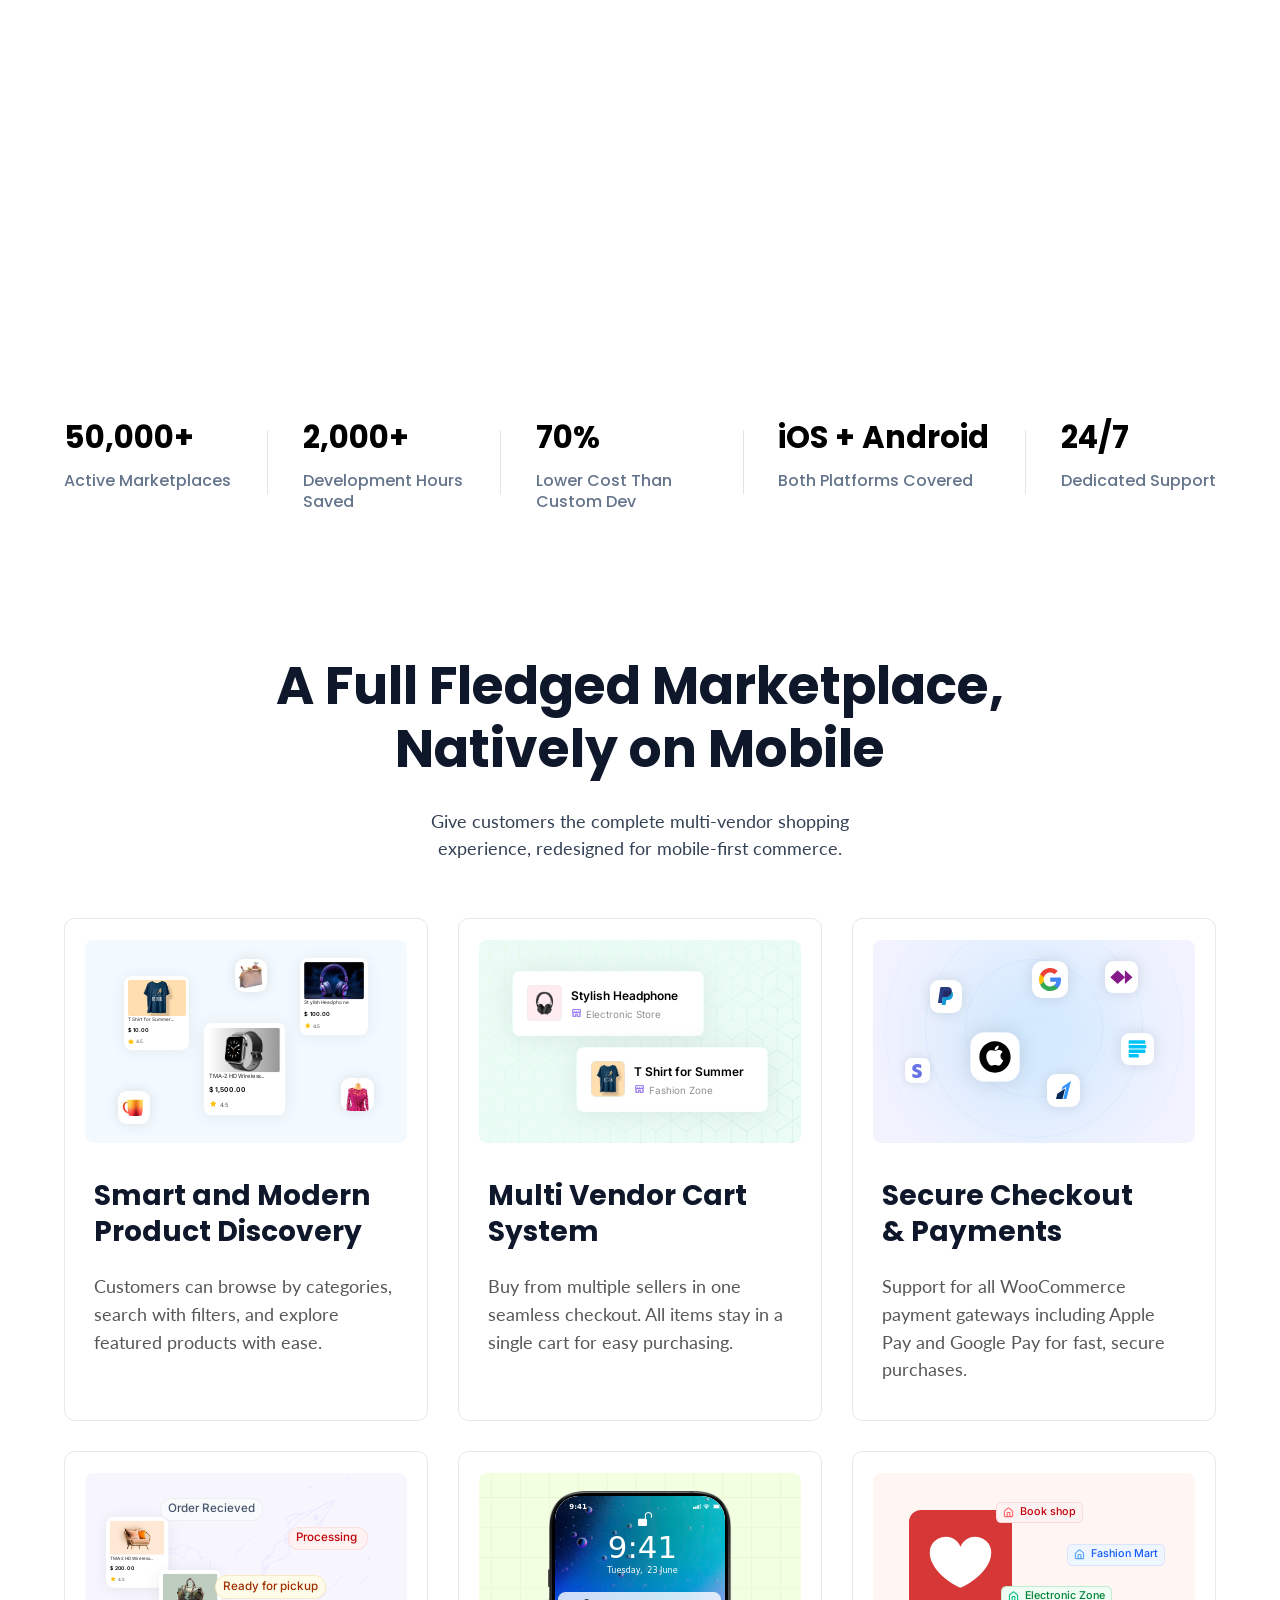
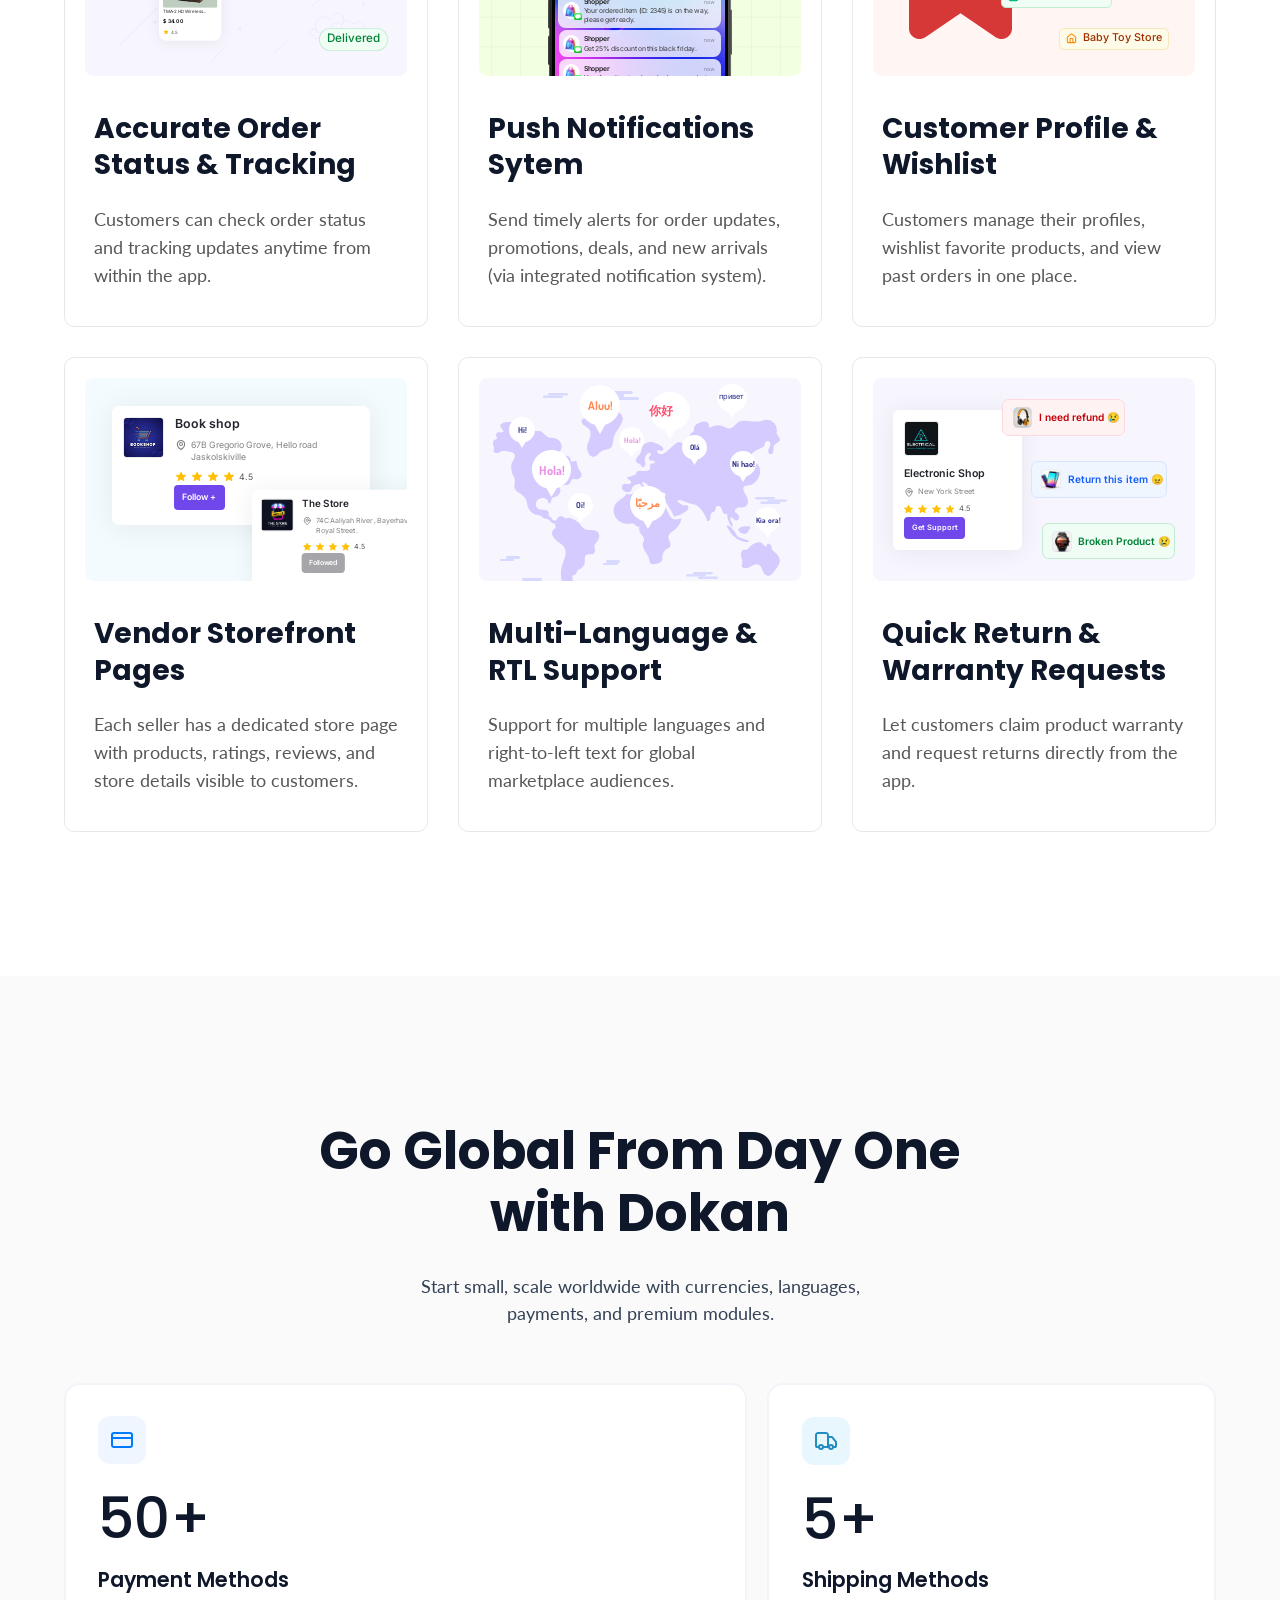
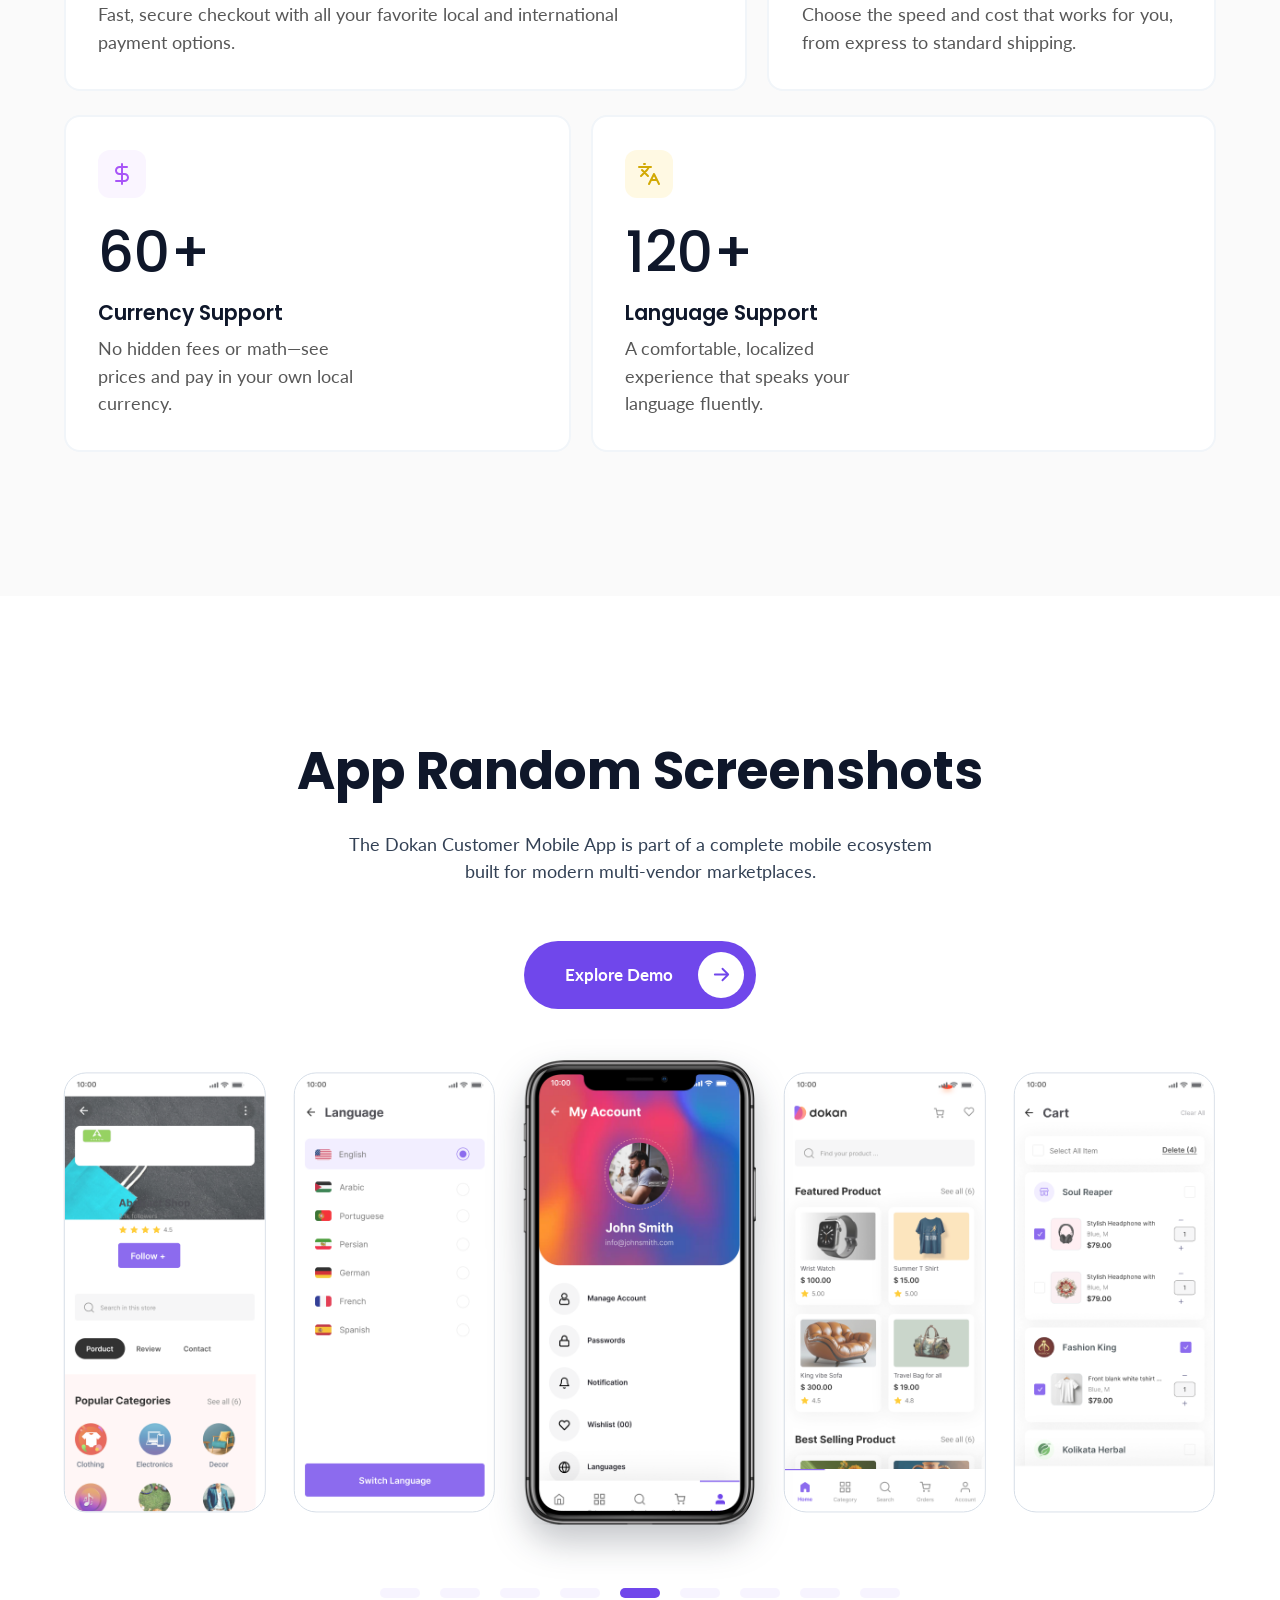
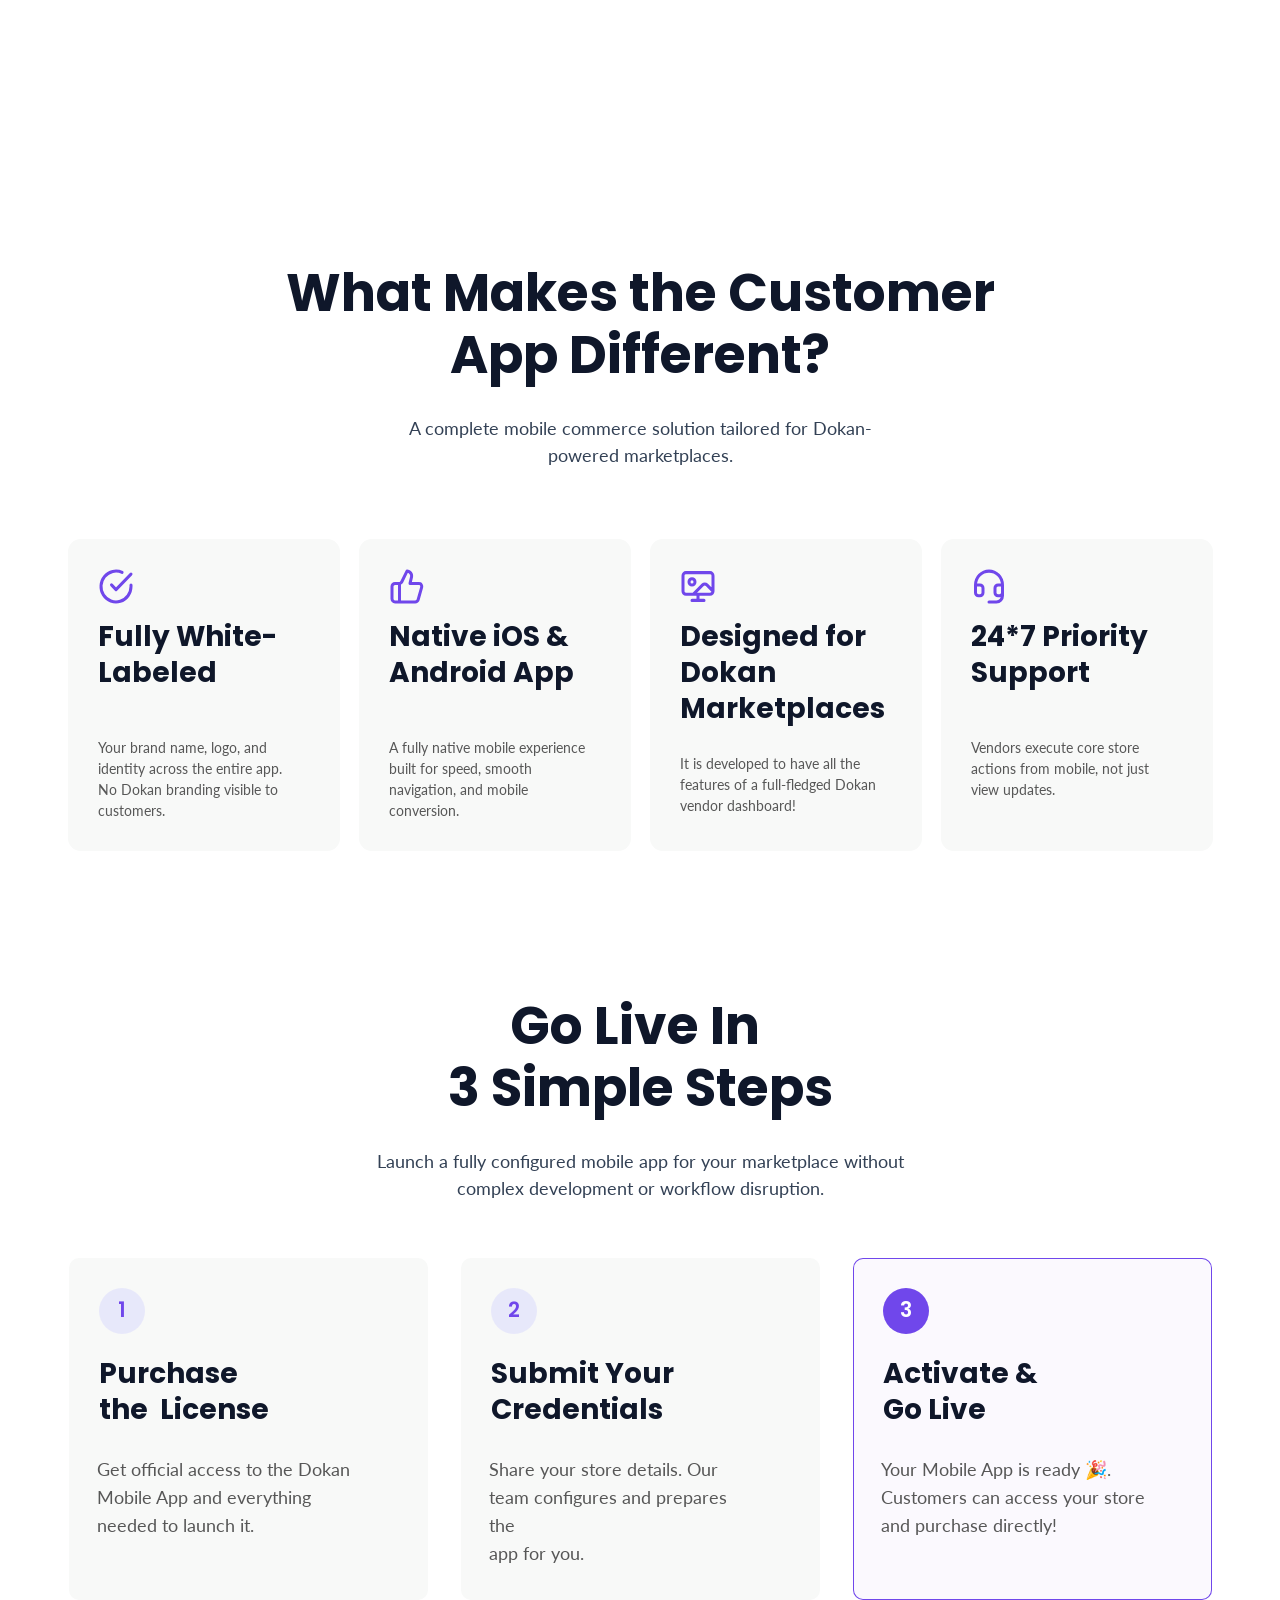
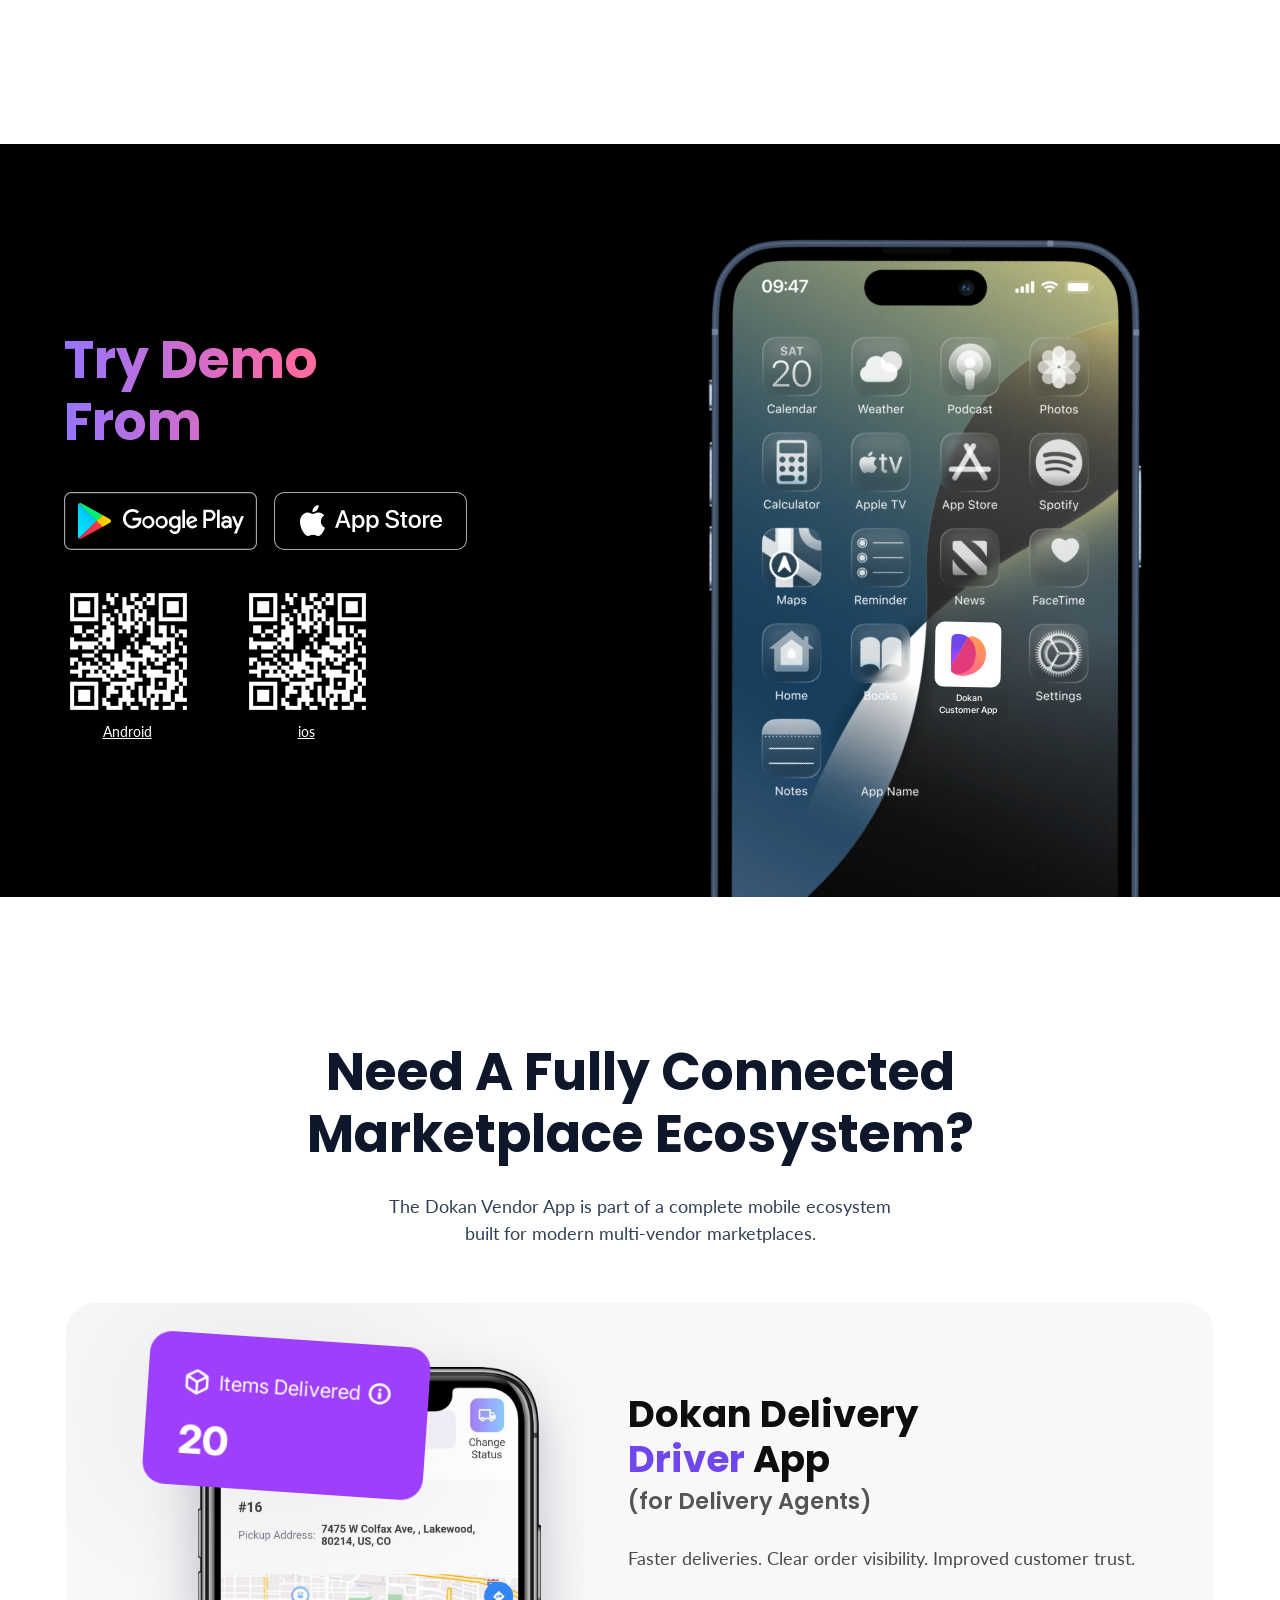
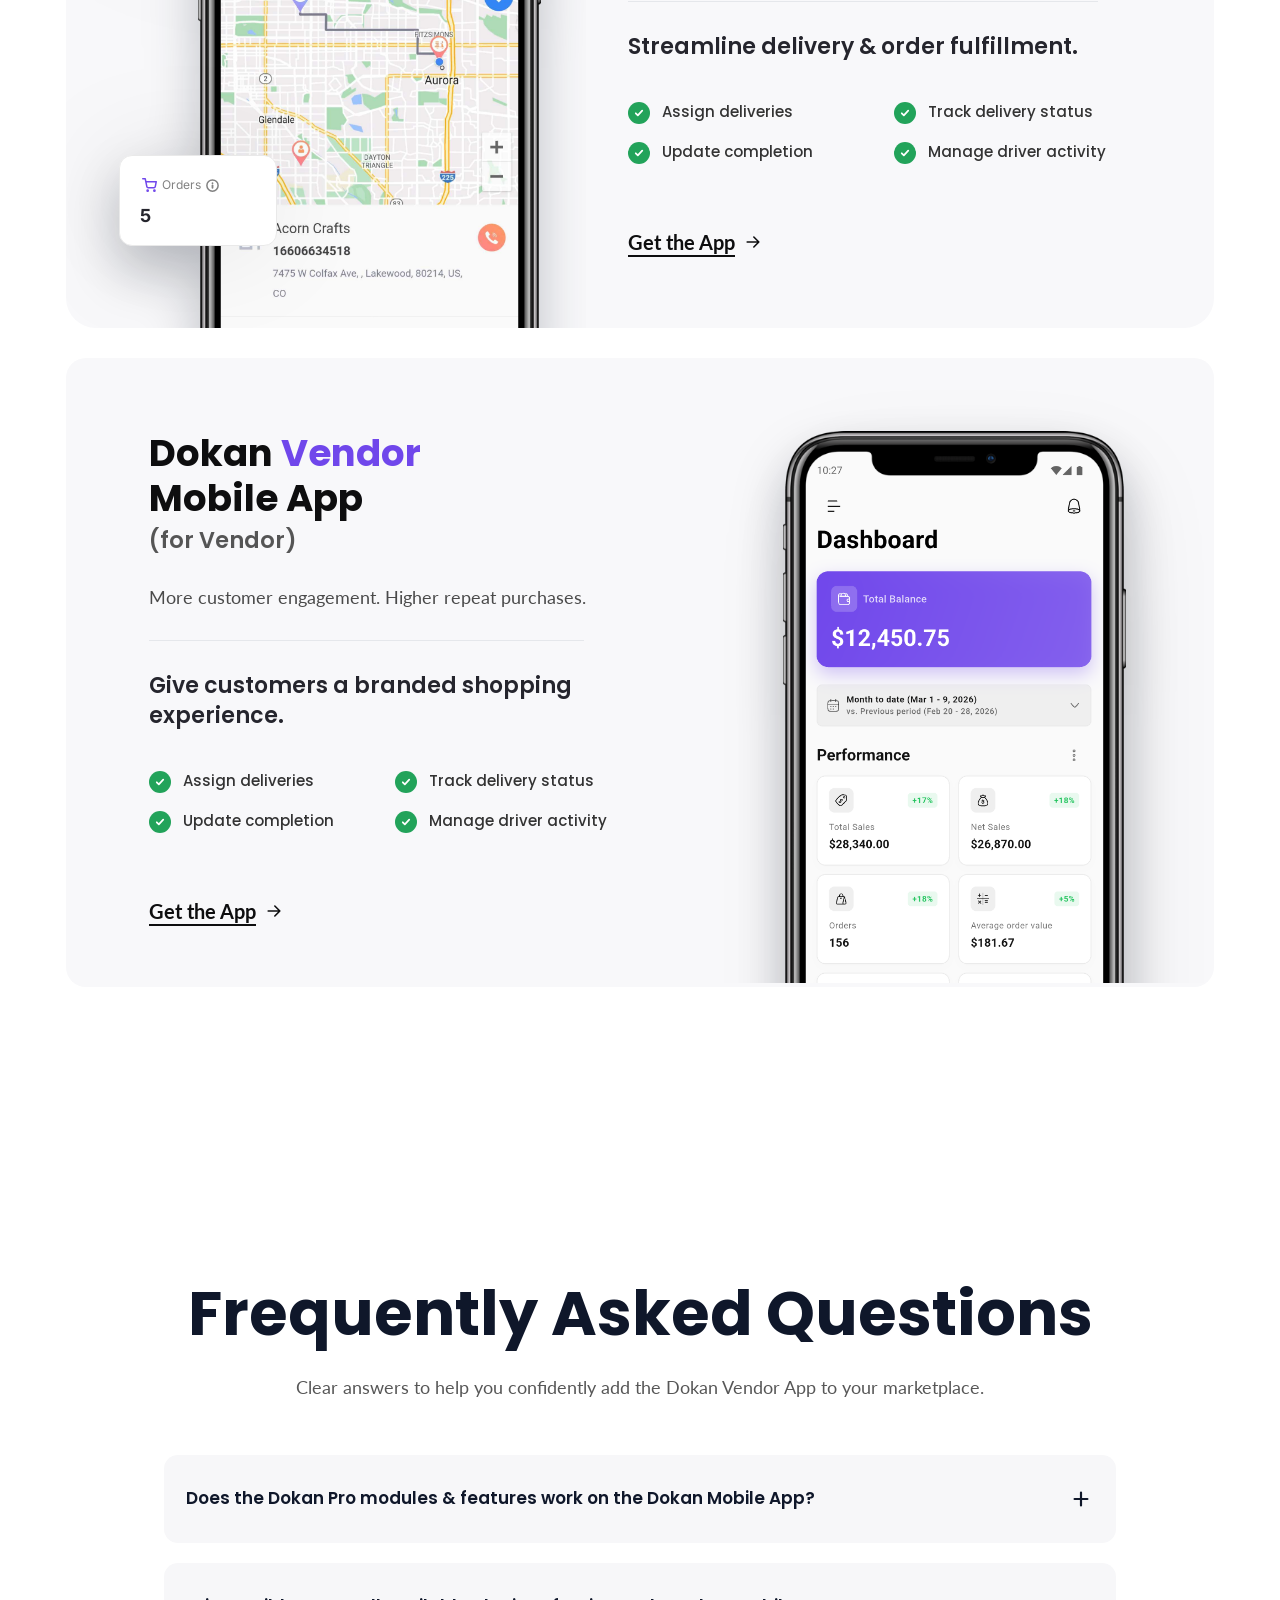
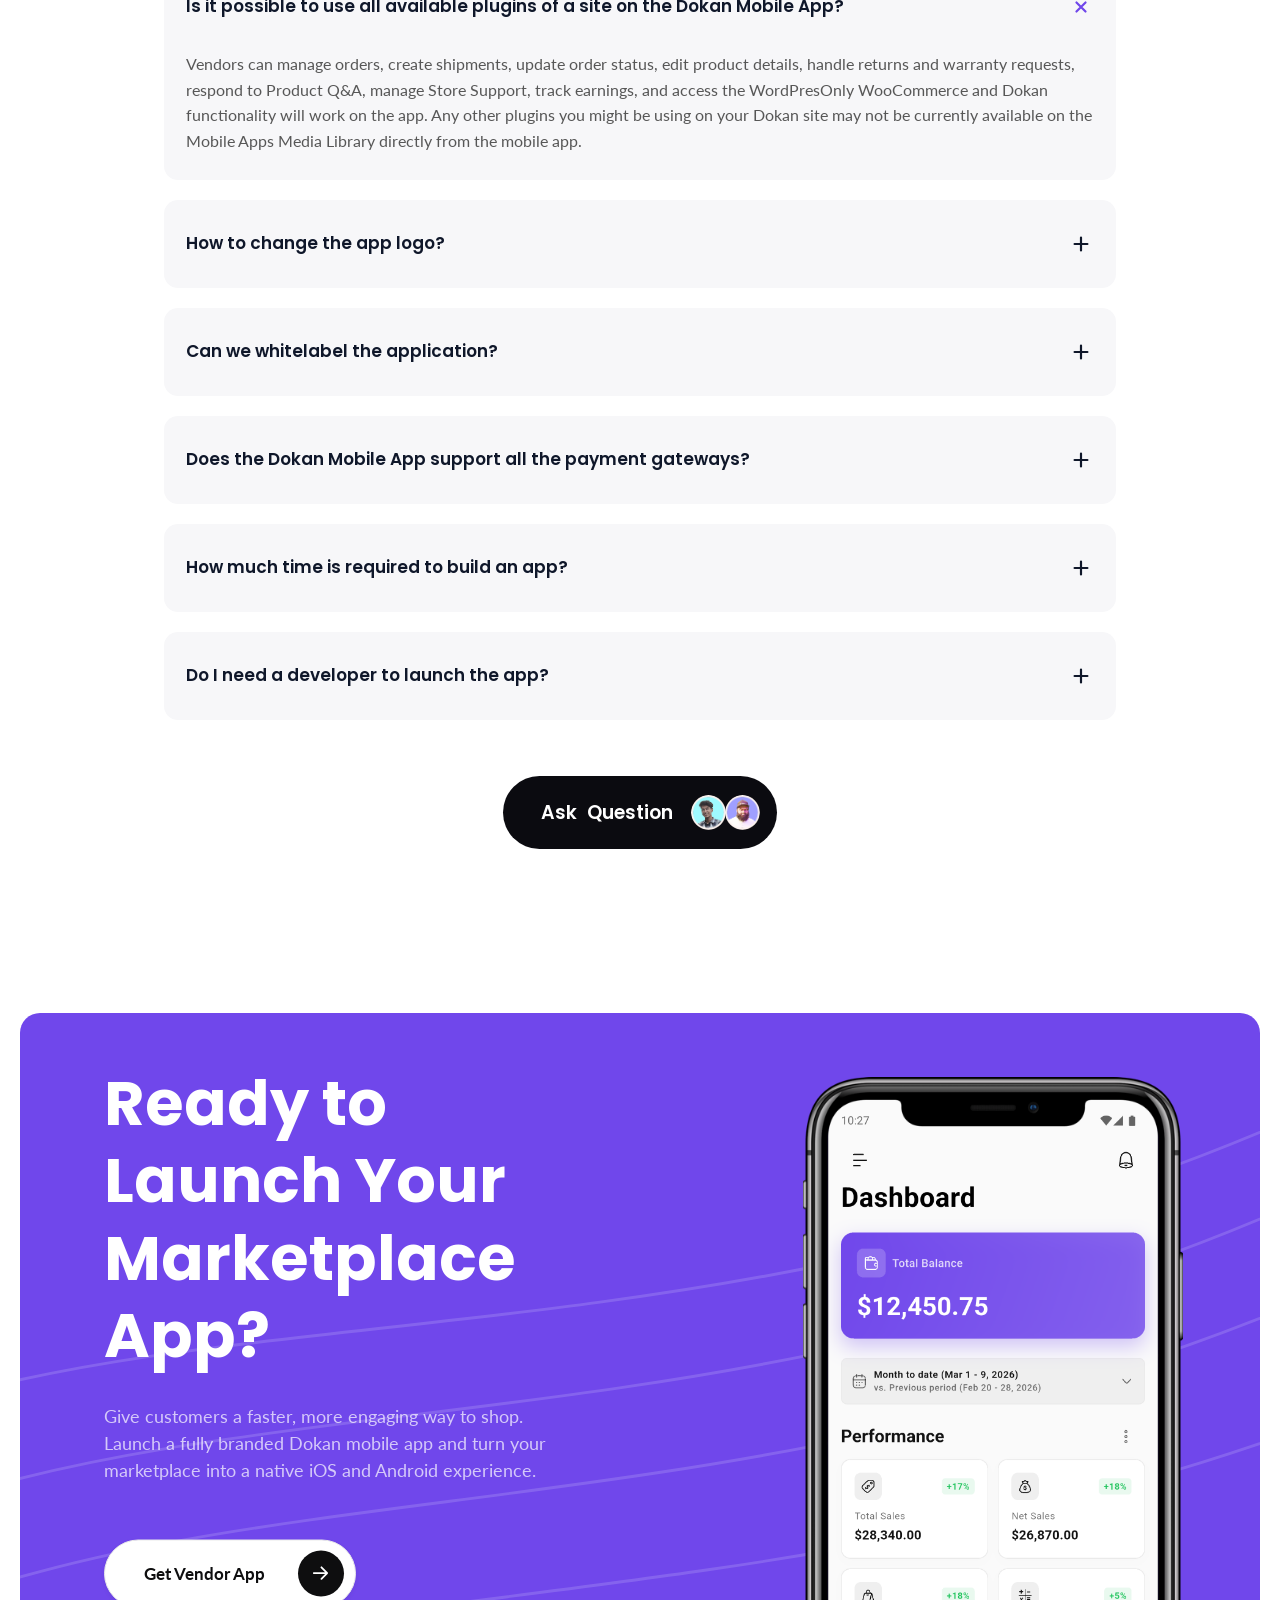
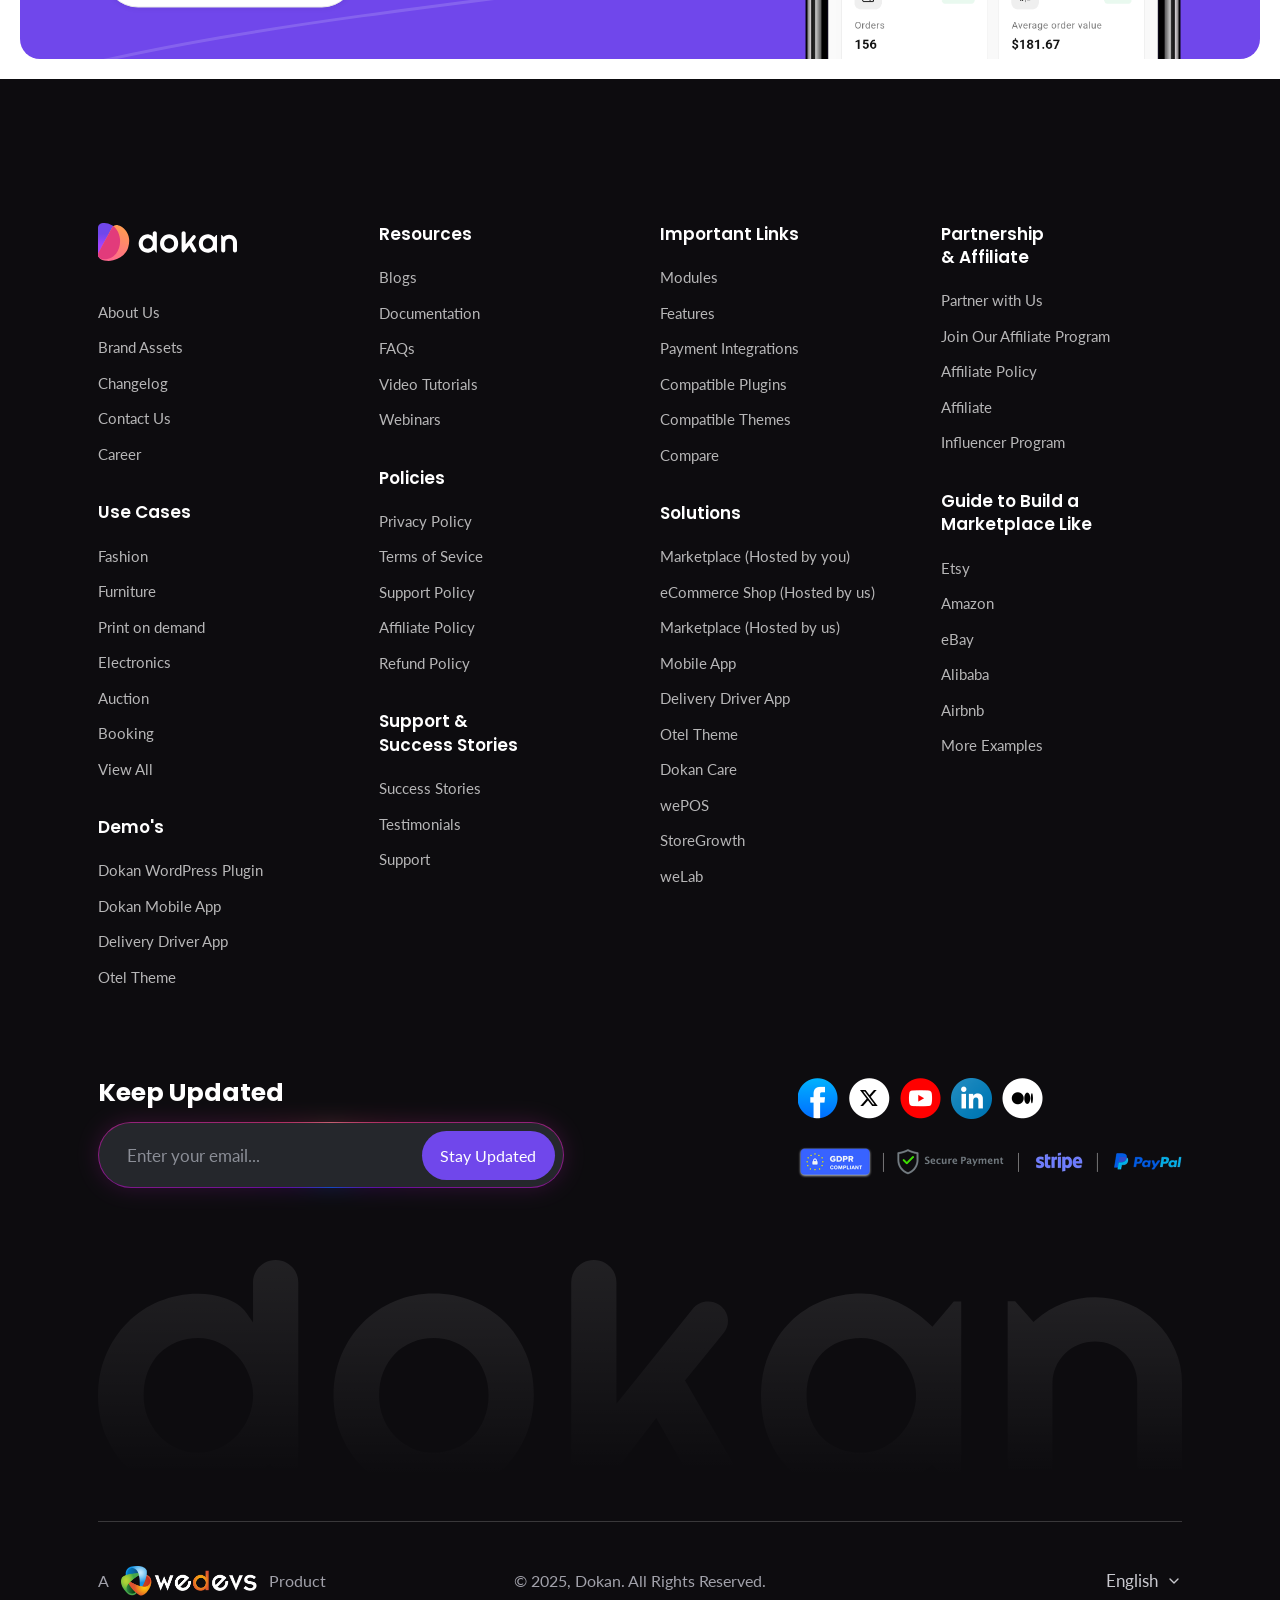
==== commit 6f6b3fe0: "Features: feature descriptions back to 20px Paragraphs under the 42px feature headings (cards and fu" ====
--- a/index.html
+++ b/index.html
@@ -7,14 +7,14 @@
   <link rel="preconnect" href="https://fonts.googleapis.com">
   <link rel="preconnect" href="https://fonts.gstatic.com" crossorigin>
   <link href="https://fonts.googleapis.com/css2?family=Dosis:wght@700&family=Inter:wght@400;500;600;700;800&family=Lato:wght@400;700&family=Poppins:wght@500;600;700&family=Sora:wght@600;700&display=swap" rel="stylesheet">
-  <link rel="stylesheet" href="dokan-ui.css?v=5">
-  <link rel="stylesheet" href="base.css?v=5">
-  <link rel="stylesheet" href="styles.css?v=5">
-  <link rel="stylesheet" href="faq.css?v=5">
-  <link rel="stylesheet" href="cta.css?v=5">
-  <link rel="stylesheet" href="footer.css?v=5">
-  <link rel="stylesheet" href="menu.css?v=5">
-  <link rel="stylesheet" href="app-nav.css?v=5">
+  <link rel="stylesheet" href="dokan-ui.css?v=6">
+  <link rel="stylesheet" href="base.css?v=6">
+  <link rel="stylesheet" href="styles.css?v=6">
+  <link rel="stylesheet" href="faq.css?v=6">
+  <link rel="stylesheet" href="cta.css?v=6">
+  <link rel="stylesheet" href="footer.css?v=6">
+  <link rel="stylesheet" href="menu.css?v=6">
+  <link rel="stylesheet" href="app-nav.css?v=6">
 </head>
 <body>
 <div class="page" style="--top-bg:#fbf8ed">
@@ -773,9 +773,9 @@
   </div>
 </footer>
 </div>
-<script src="script.js?v=5"></script>
-<script src="menu.js?v=5"></script>
-<script src="dokan-ui.js?v=5" defer></script>
-<script src="faq.js?v=5" defer></script>
+<script src="script.js?v=6"></script>
+<script src="menu.js?v=6"></script>
+<script src="dokan-ui.js?v=6" defer></script>
+<script src="faq.js?v=6" defer></script>
 </body>
 </html>
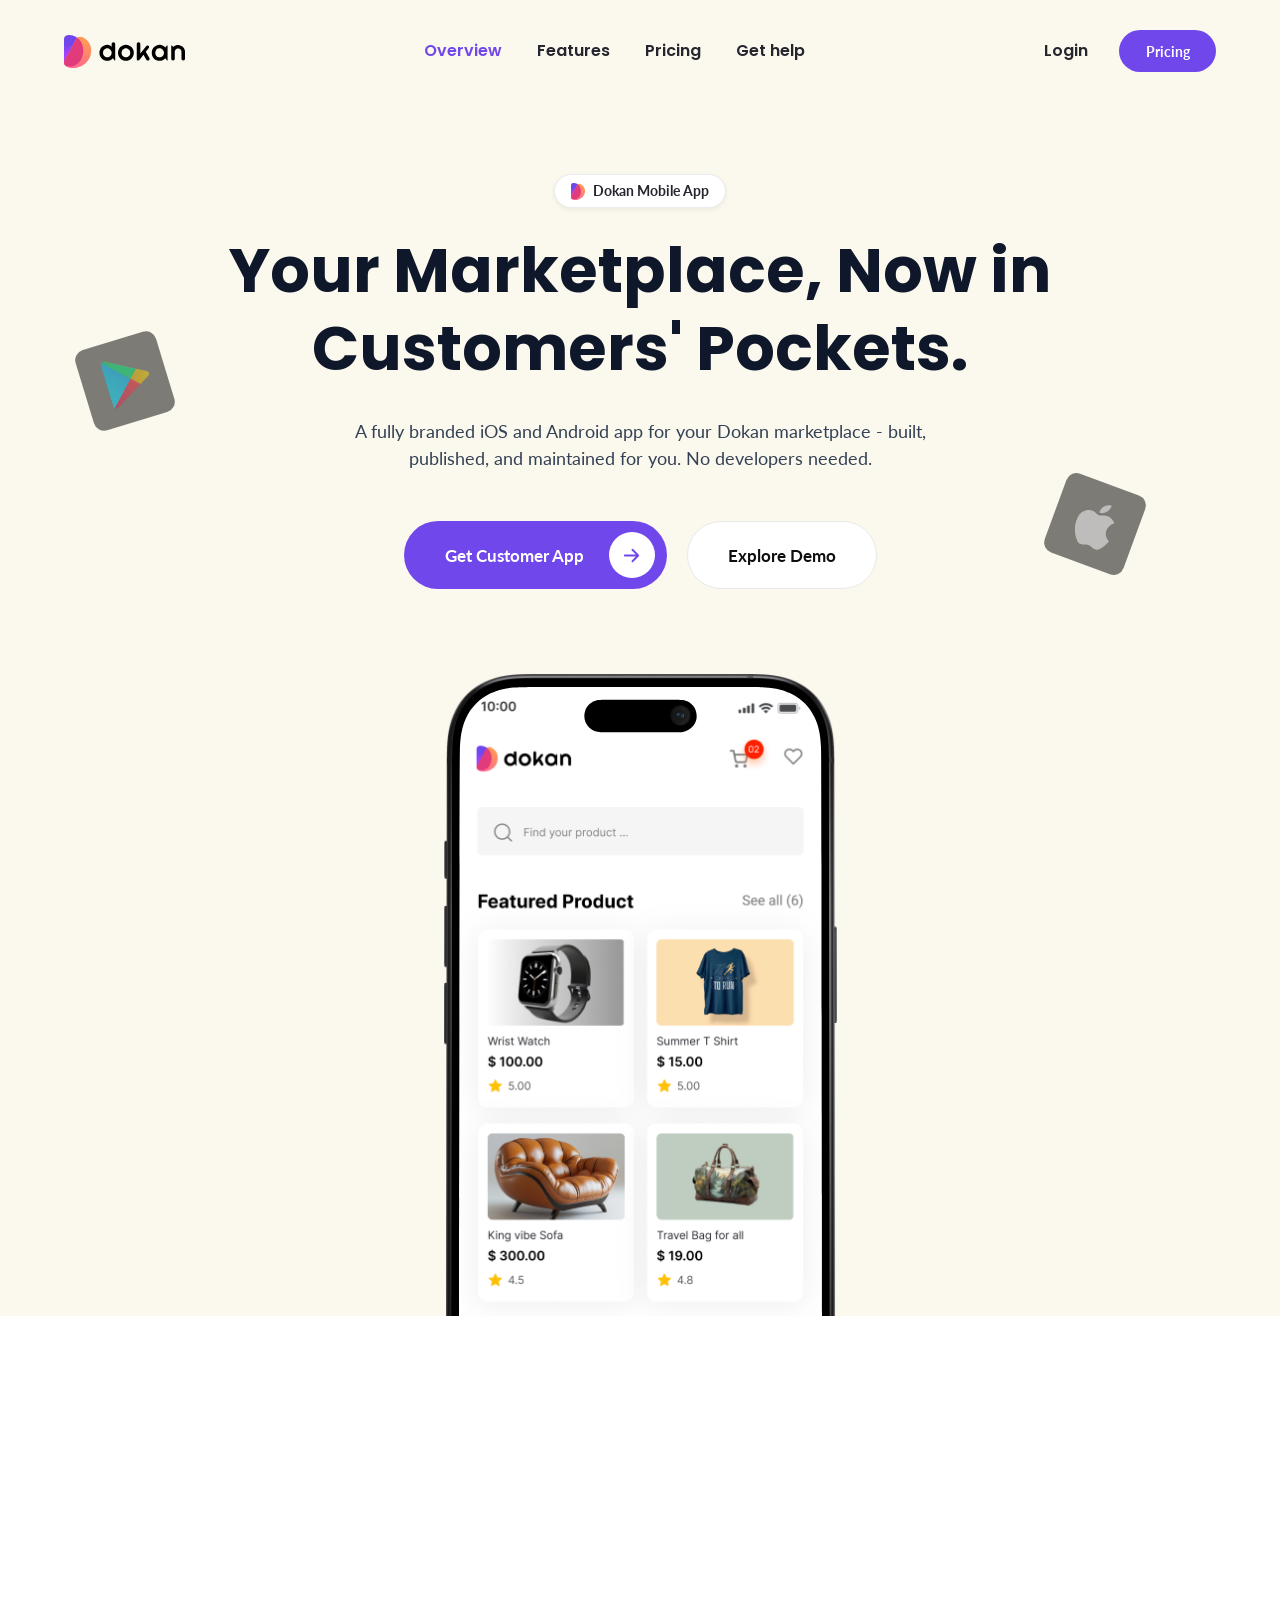
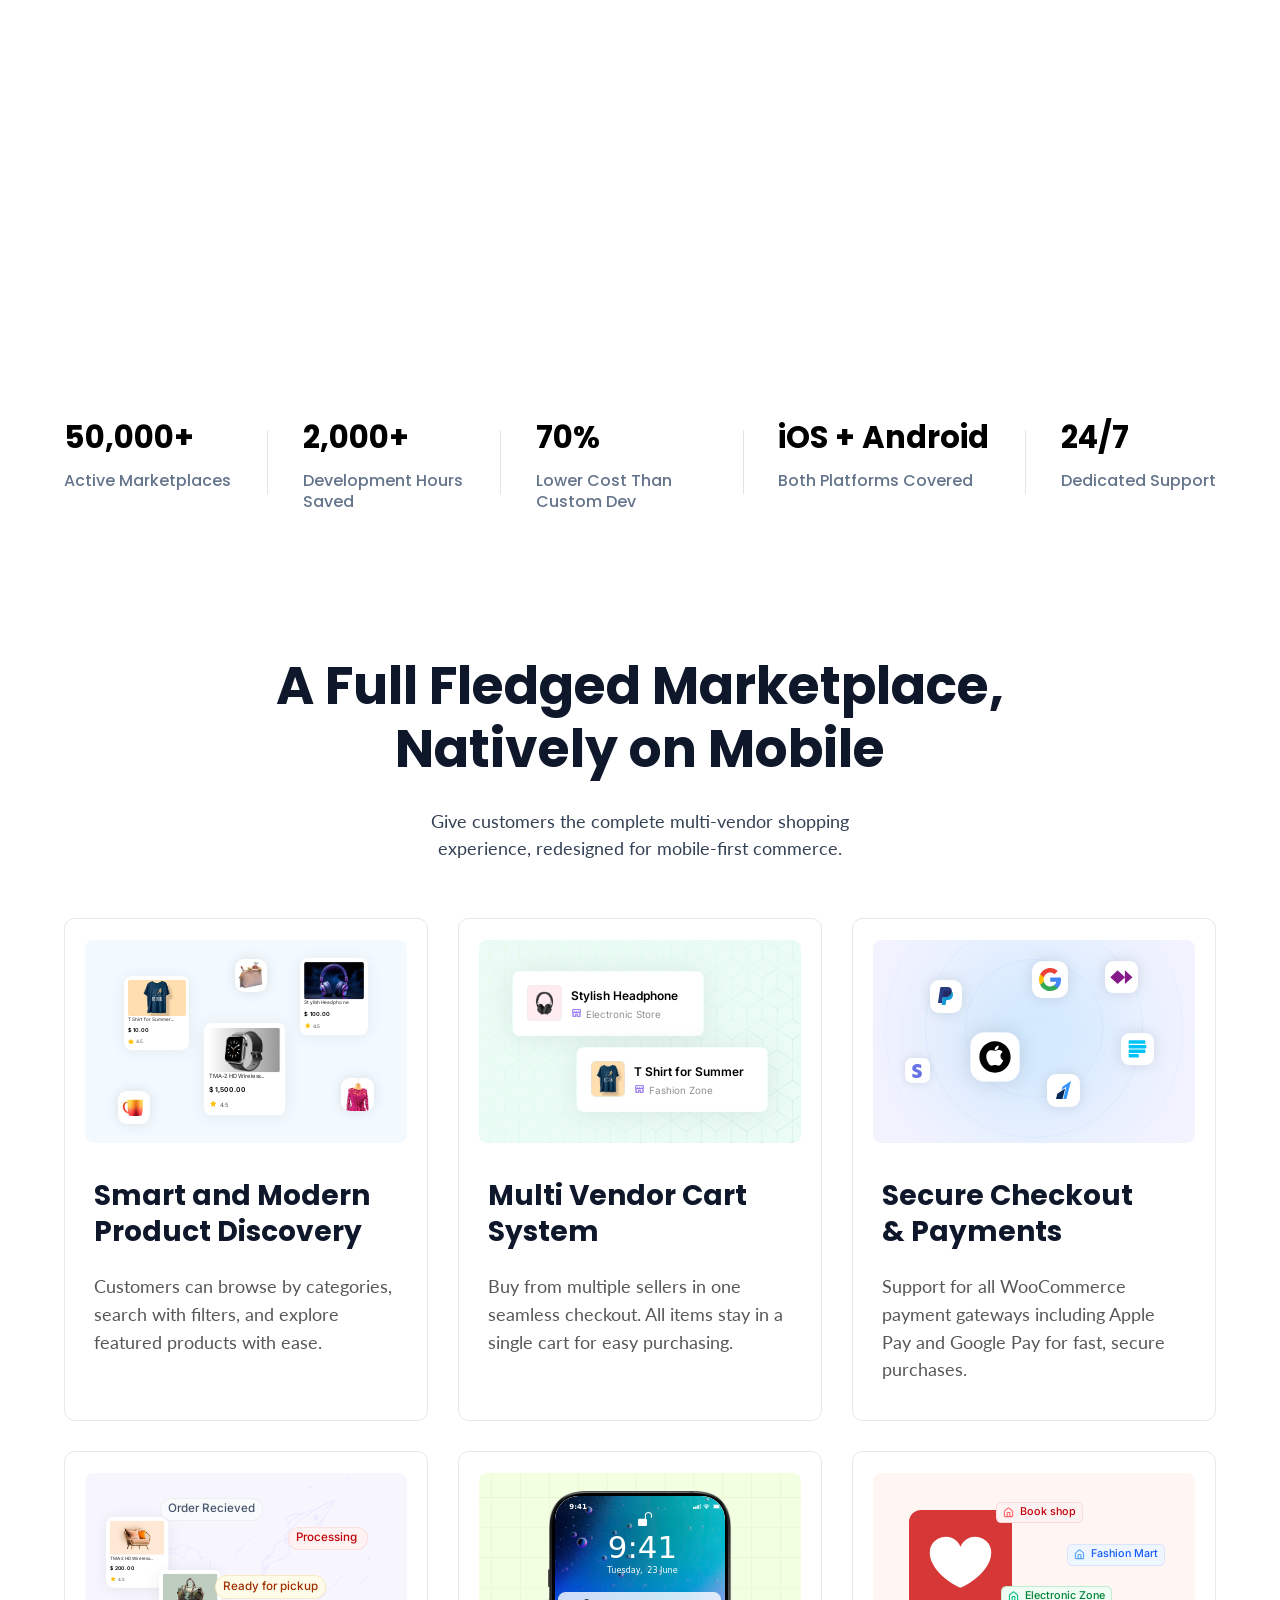
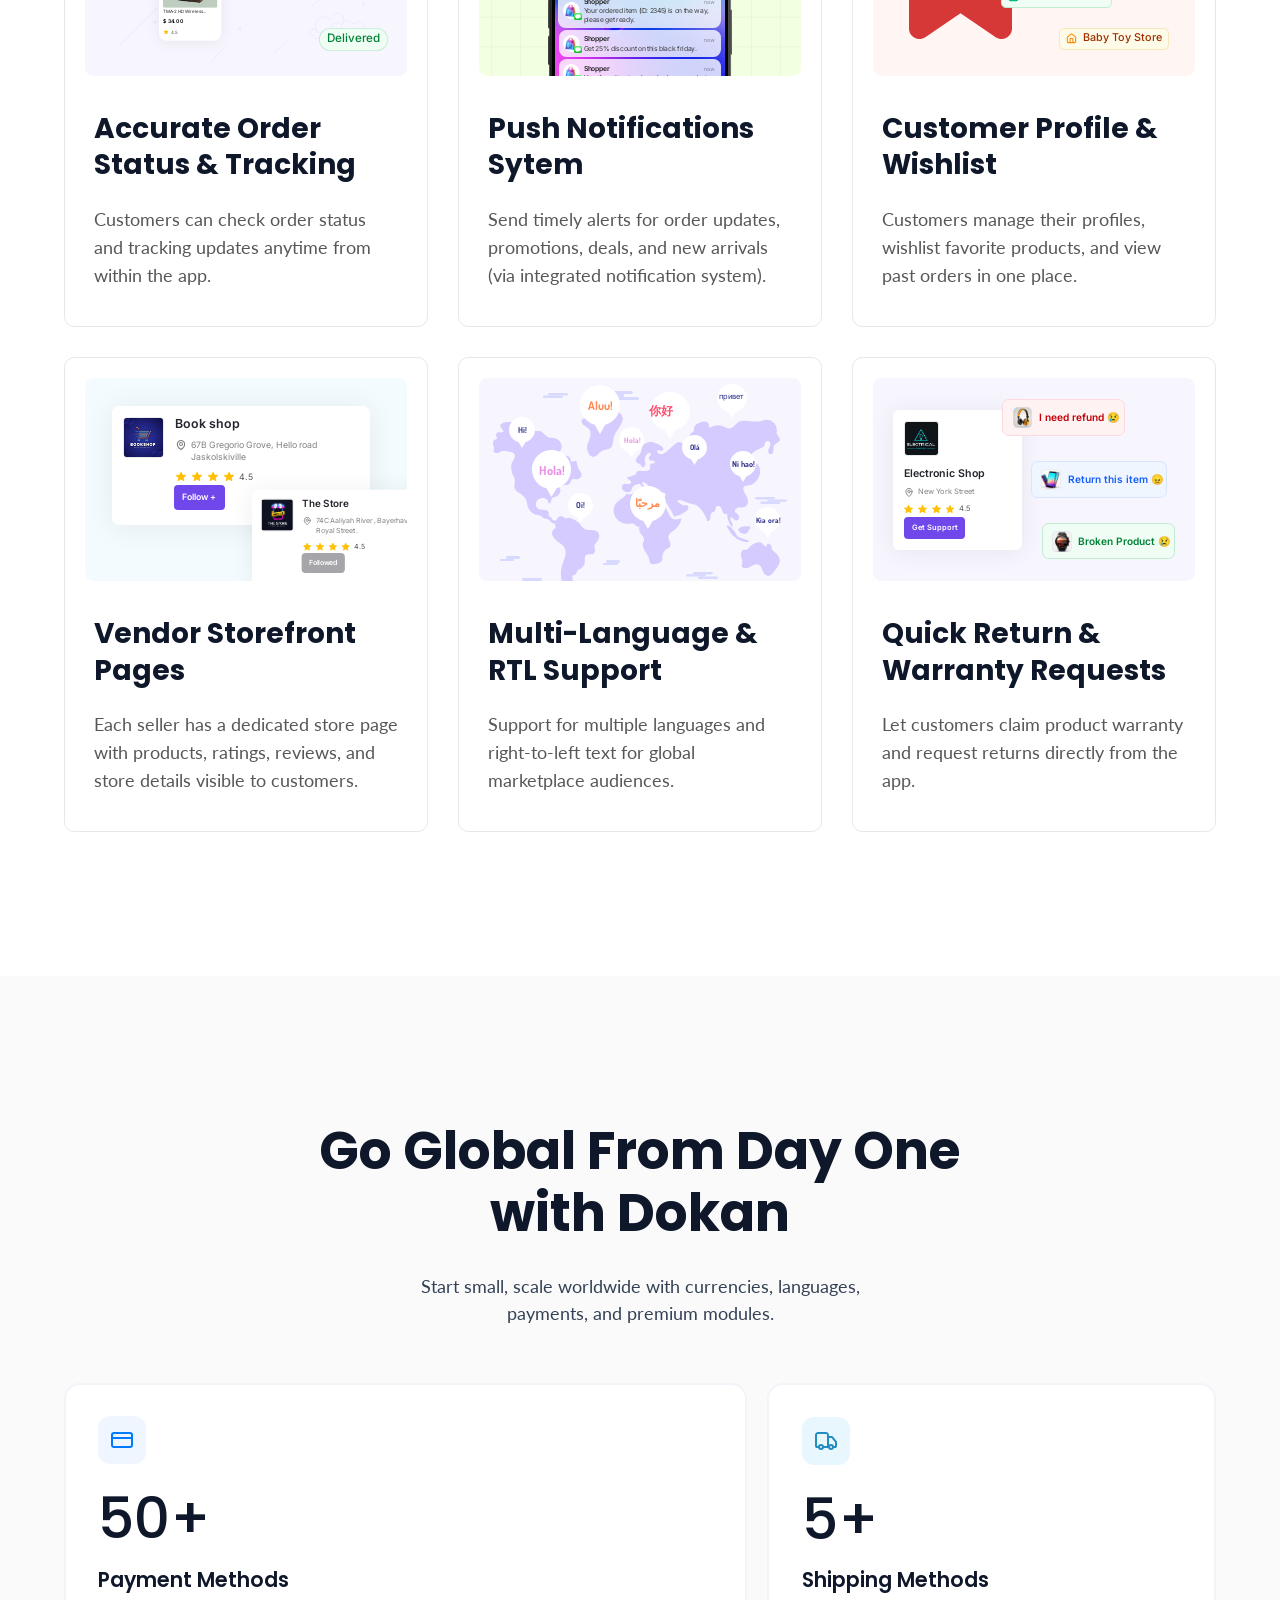
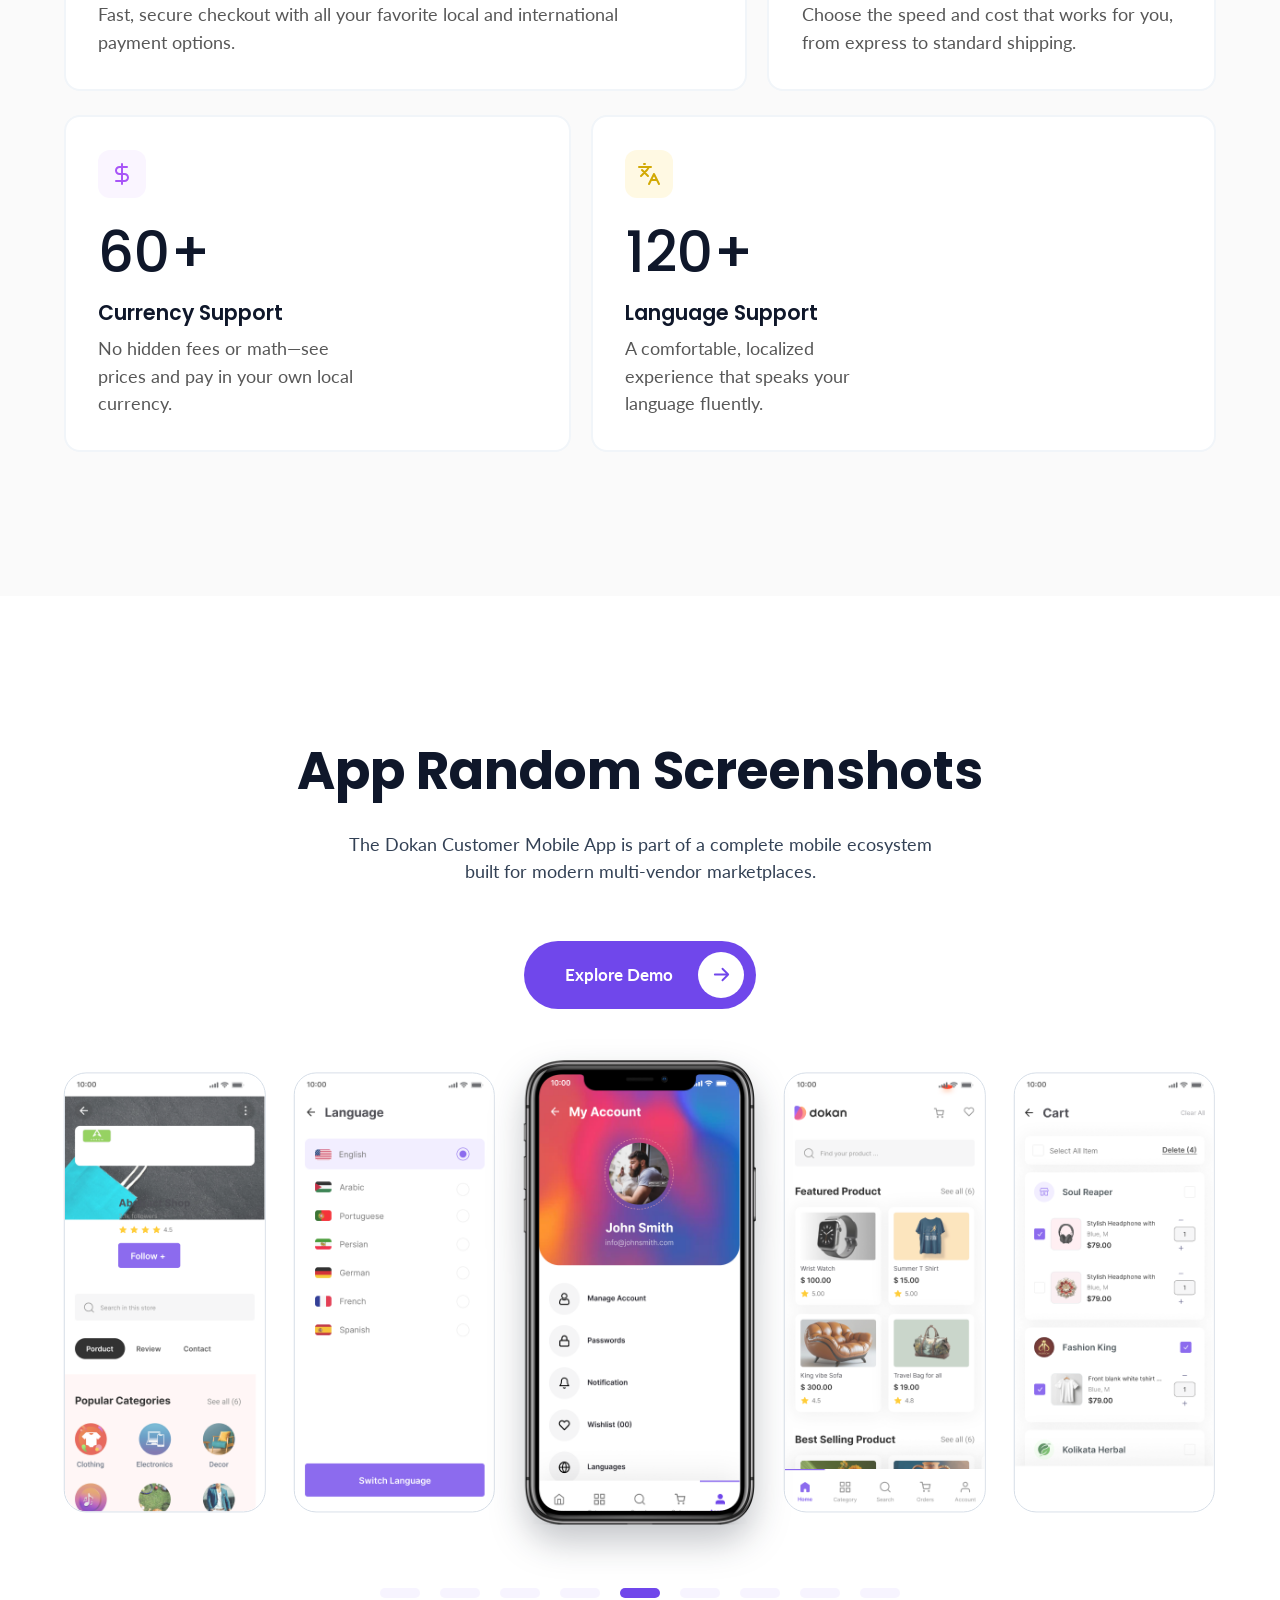
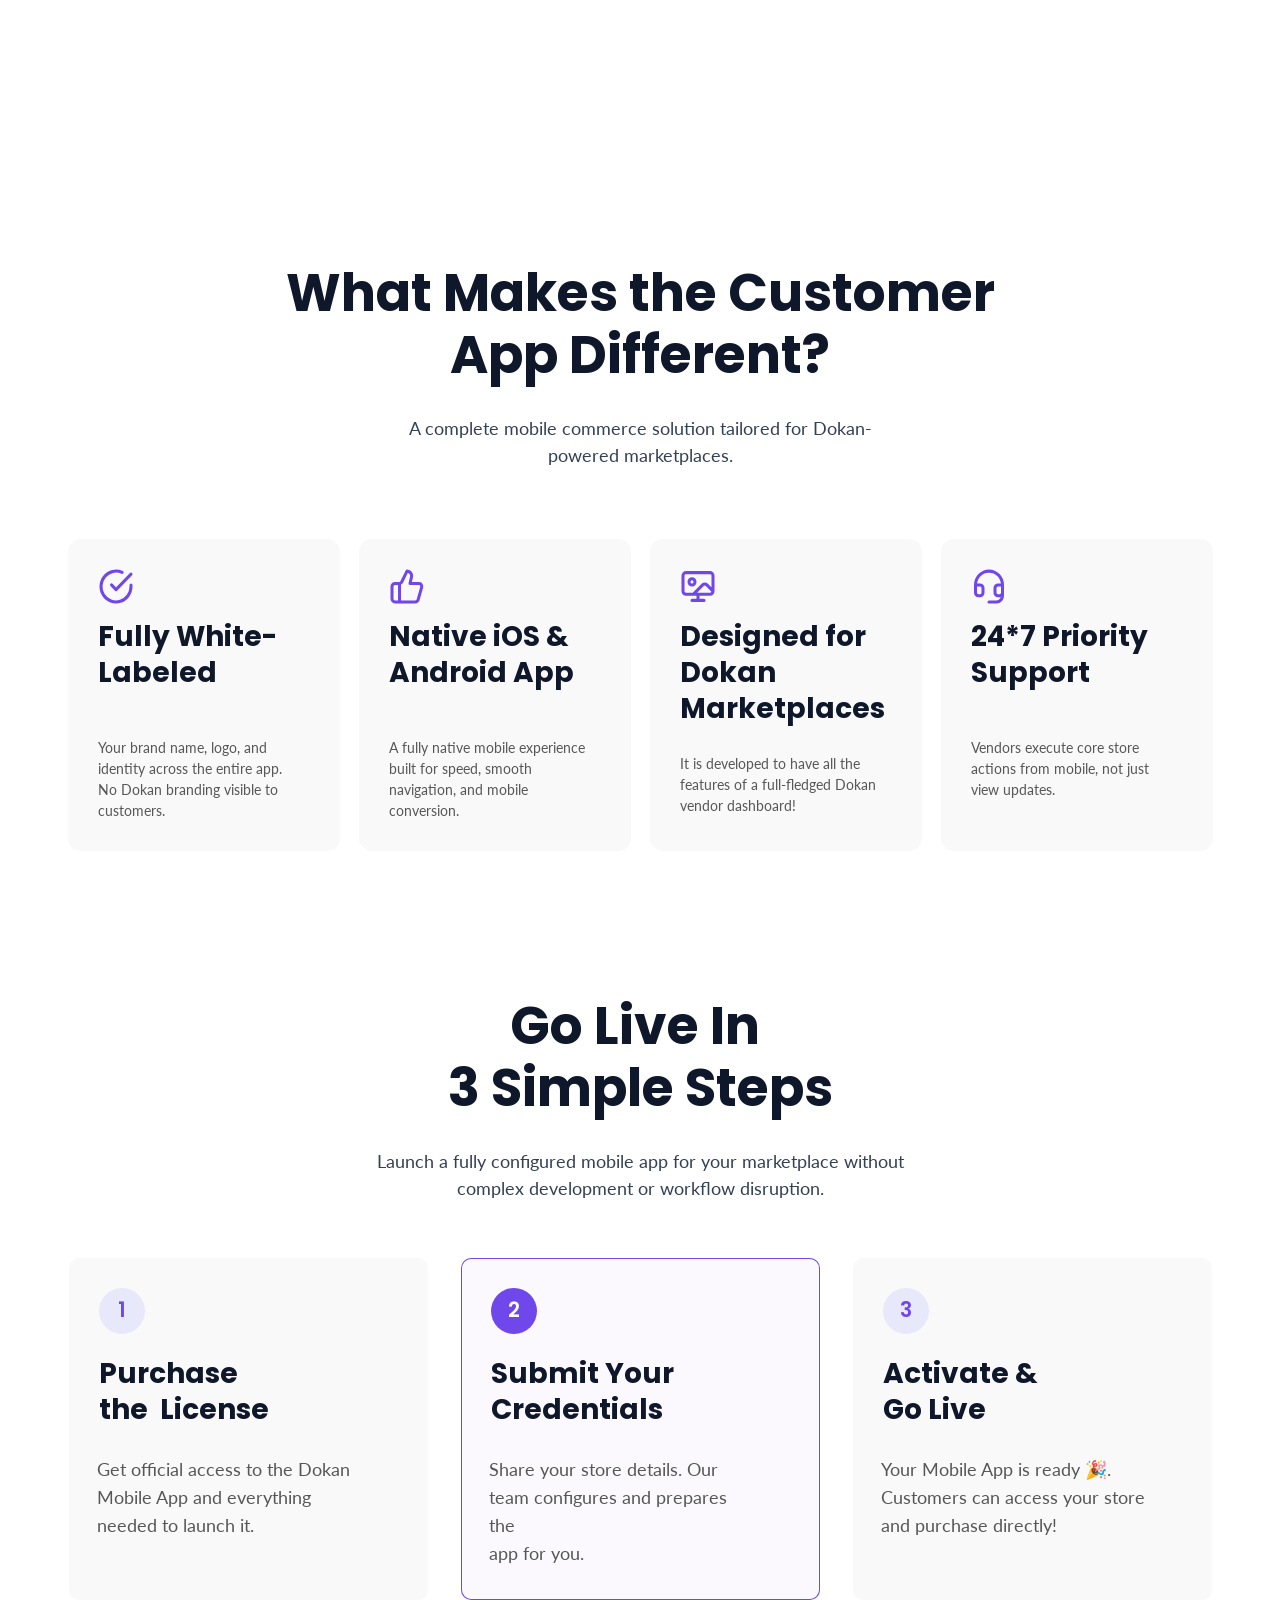
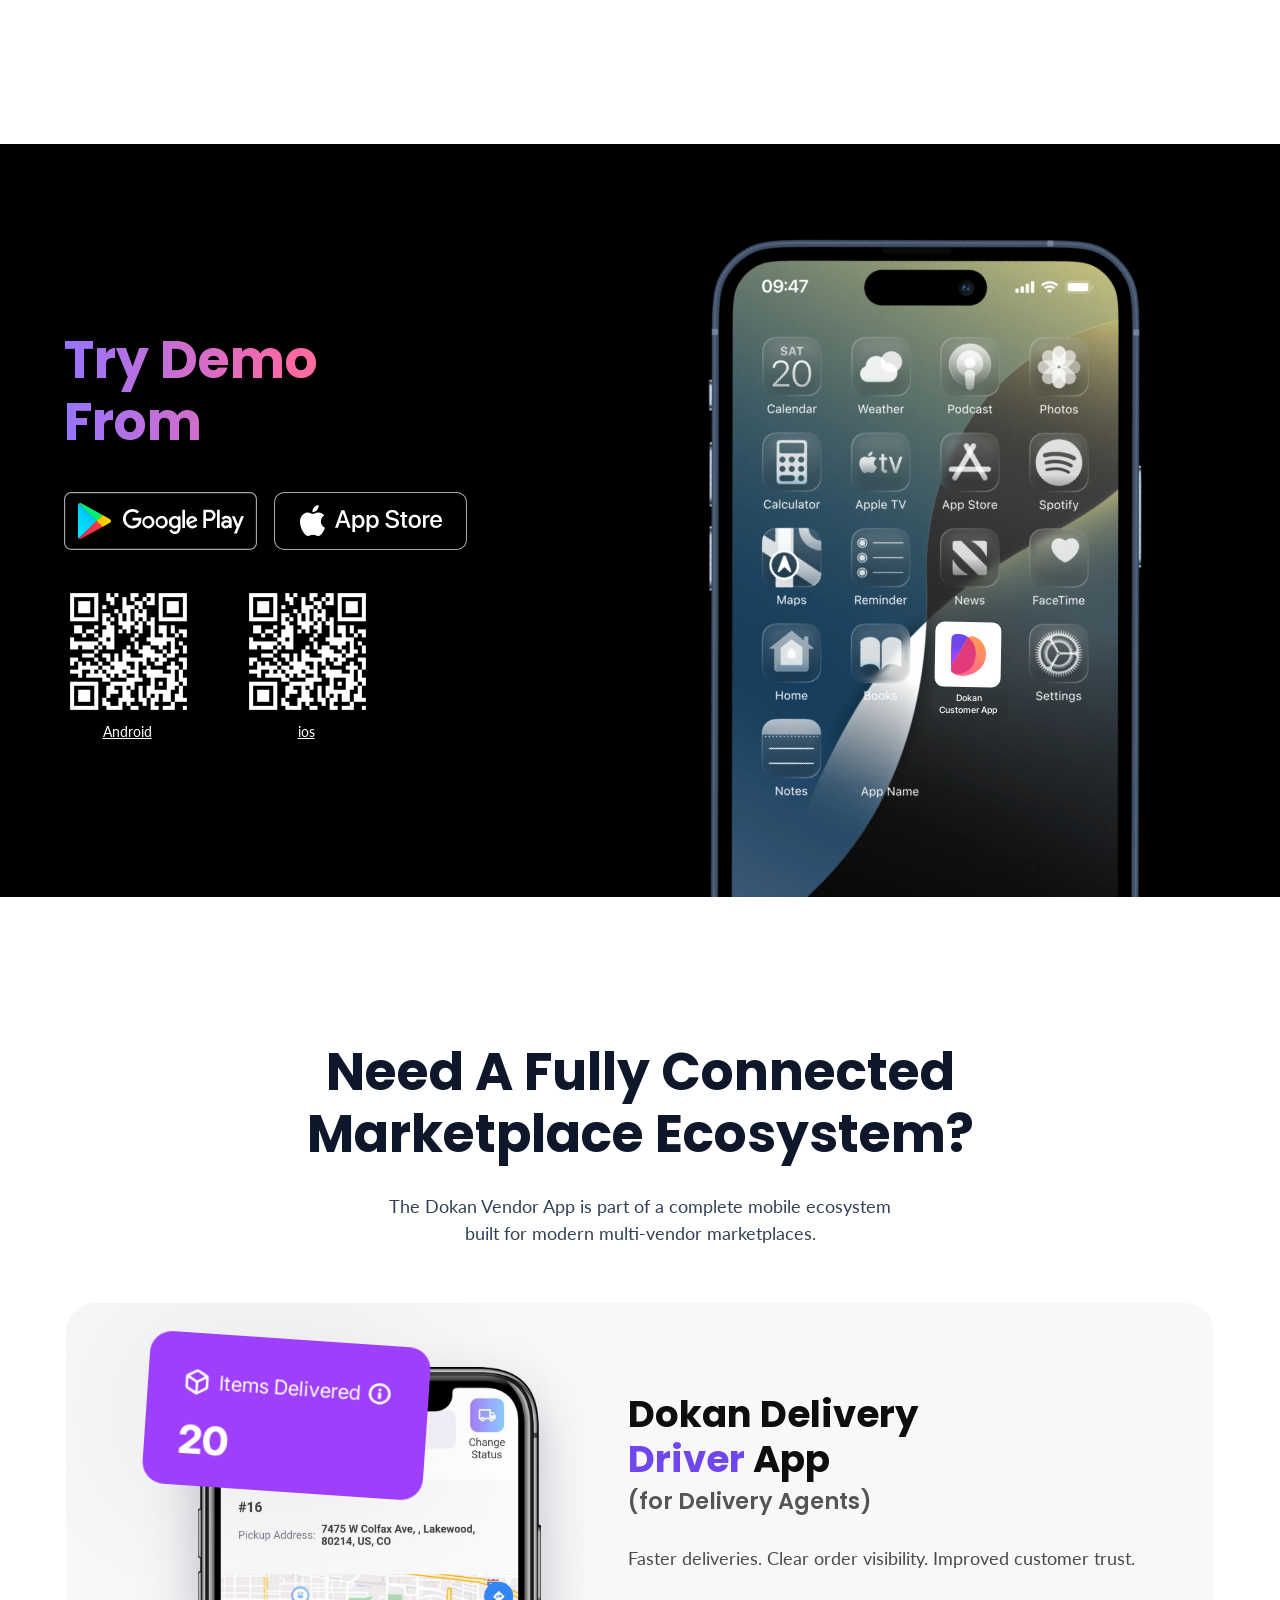
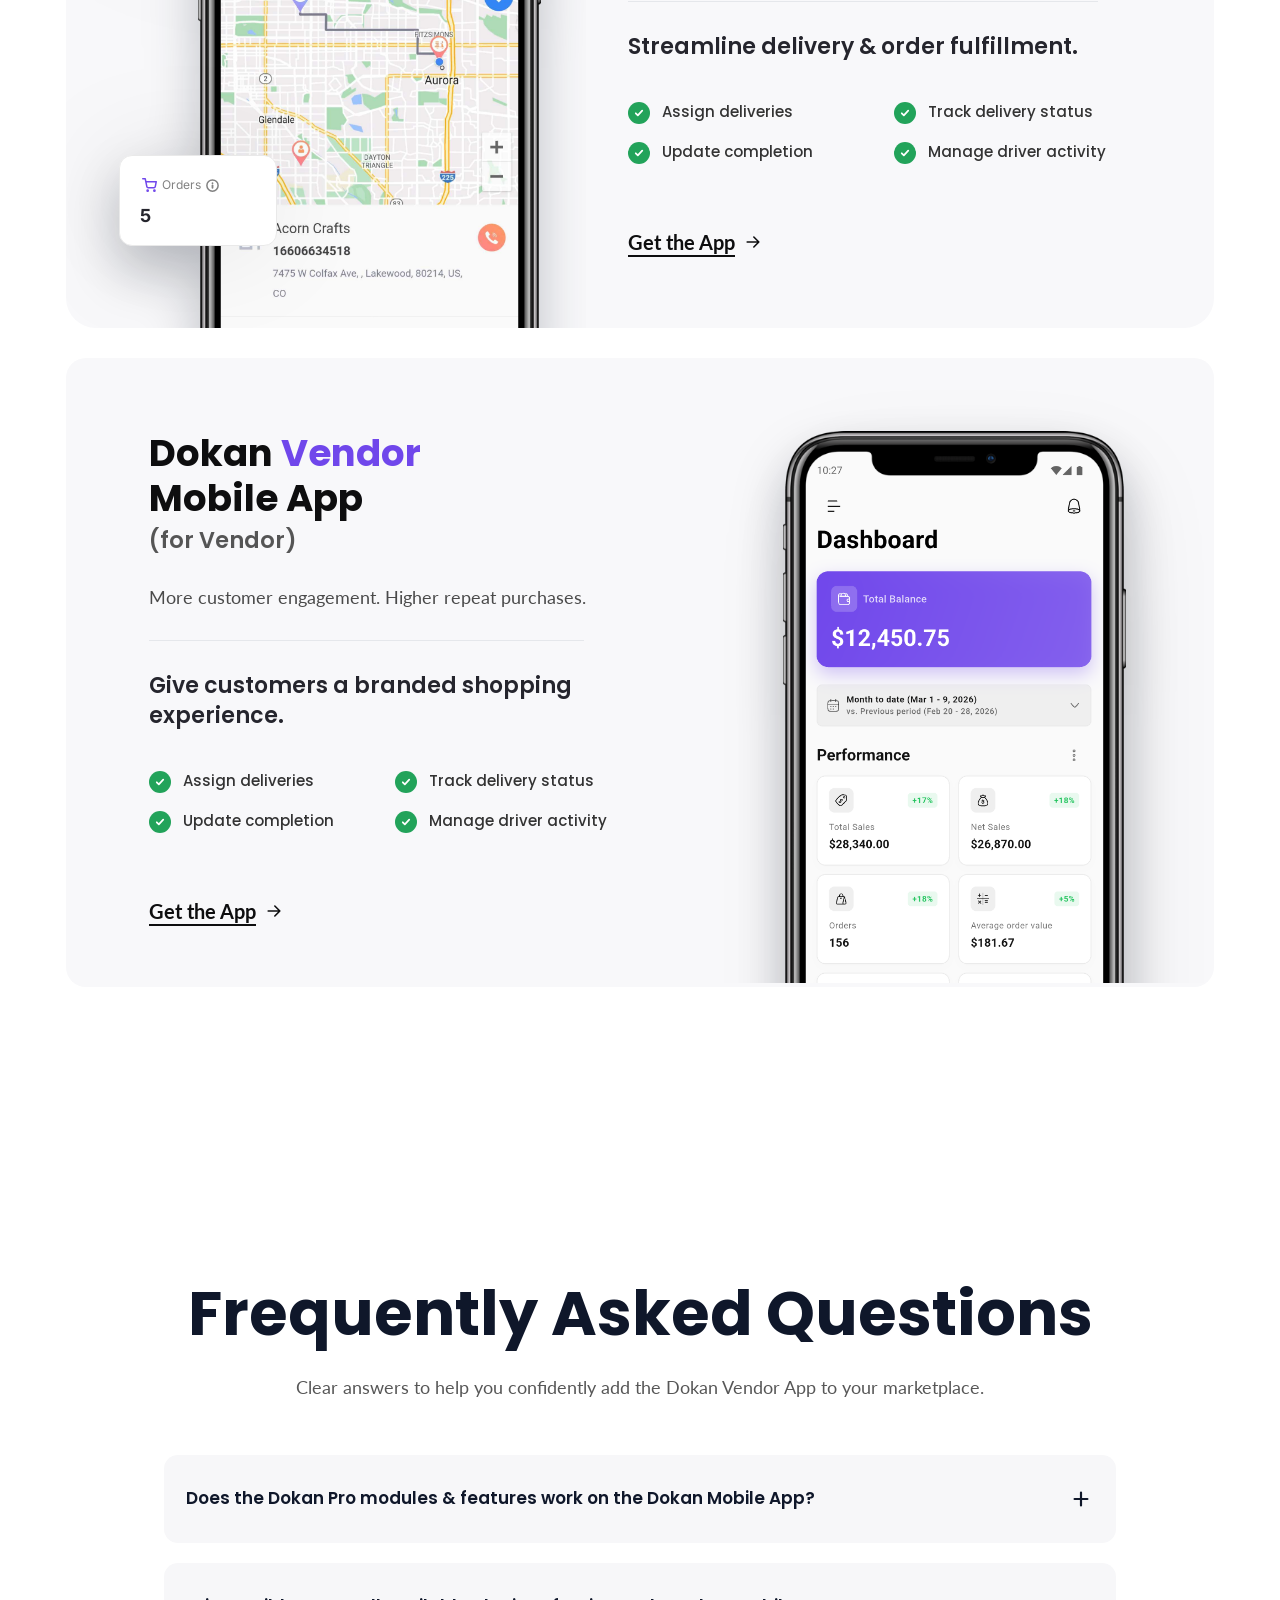
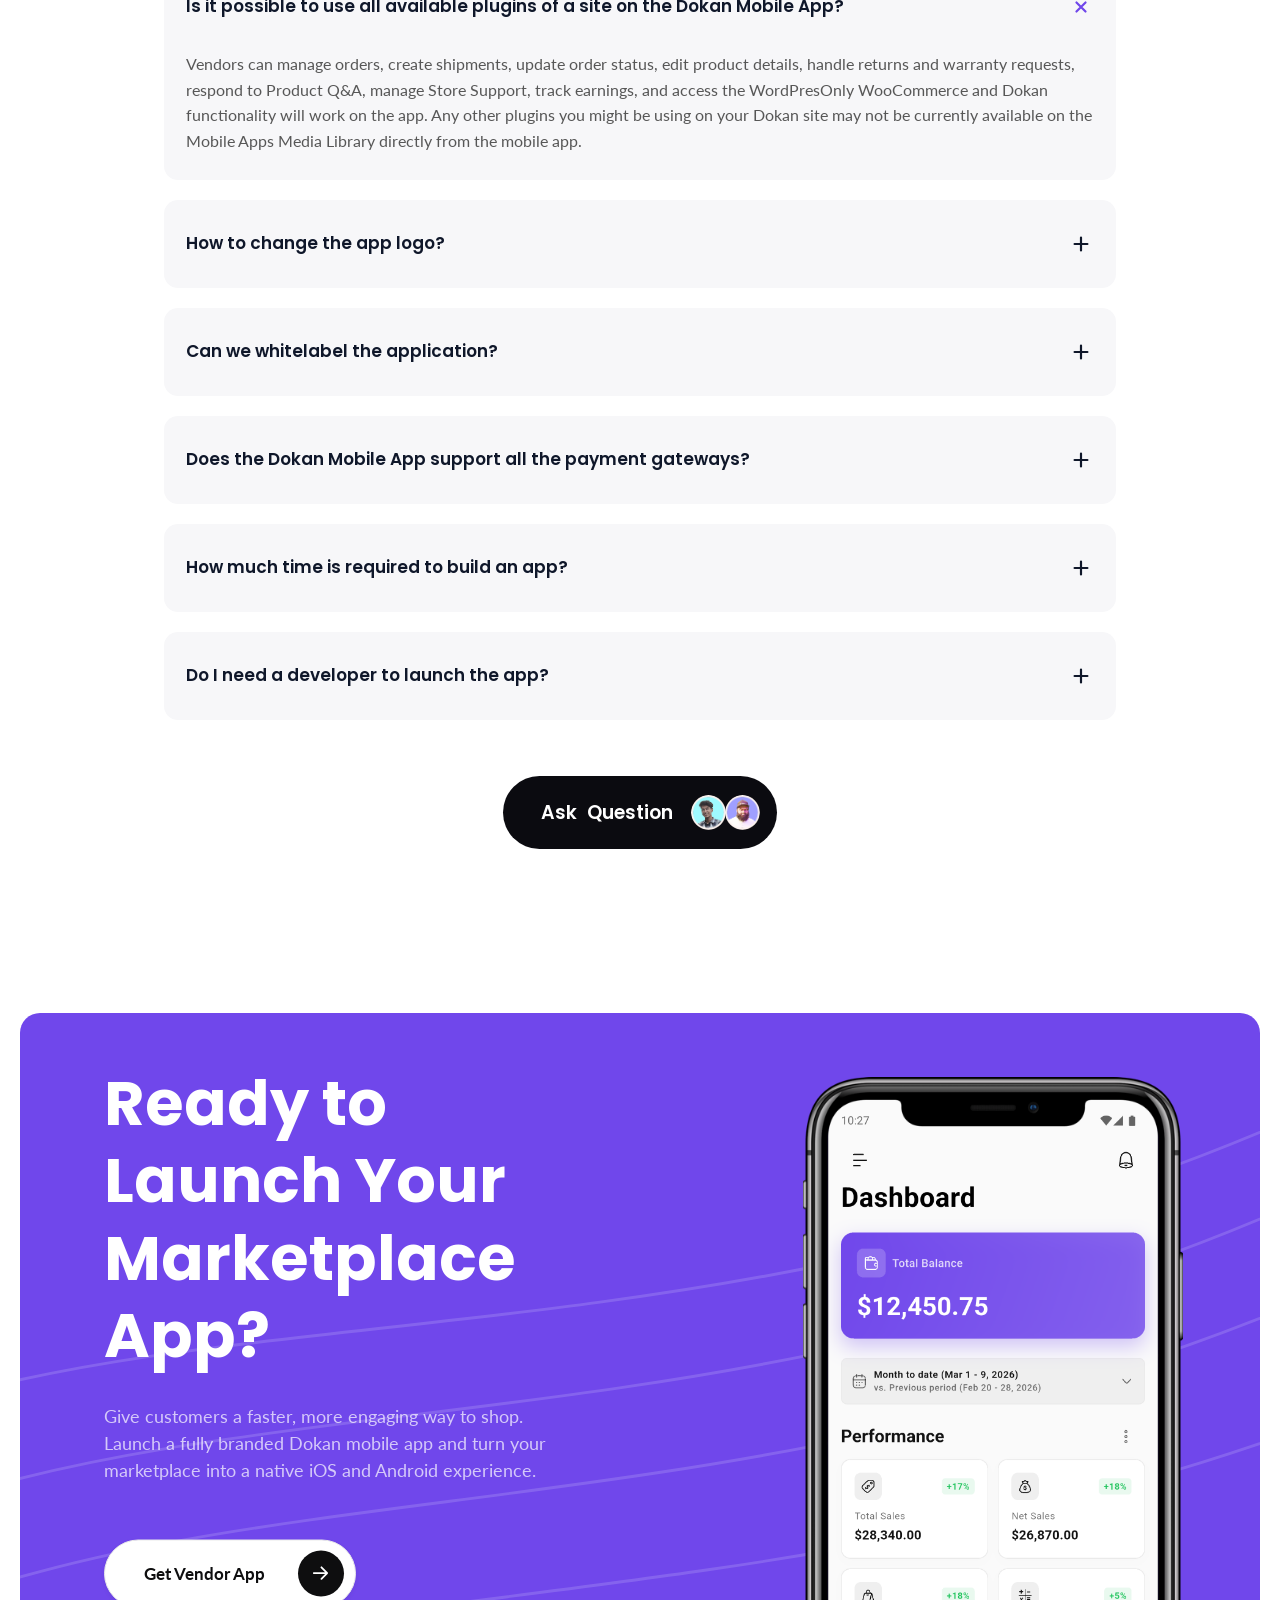
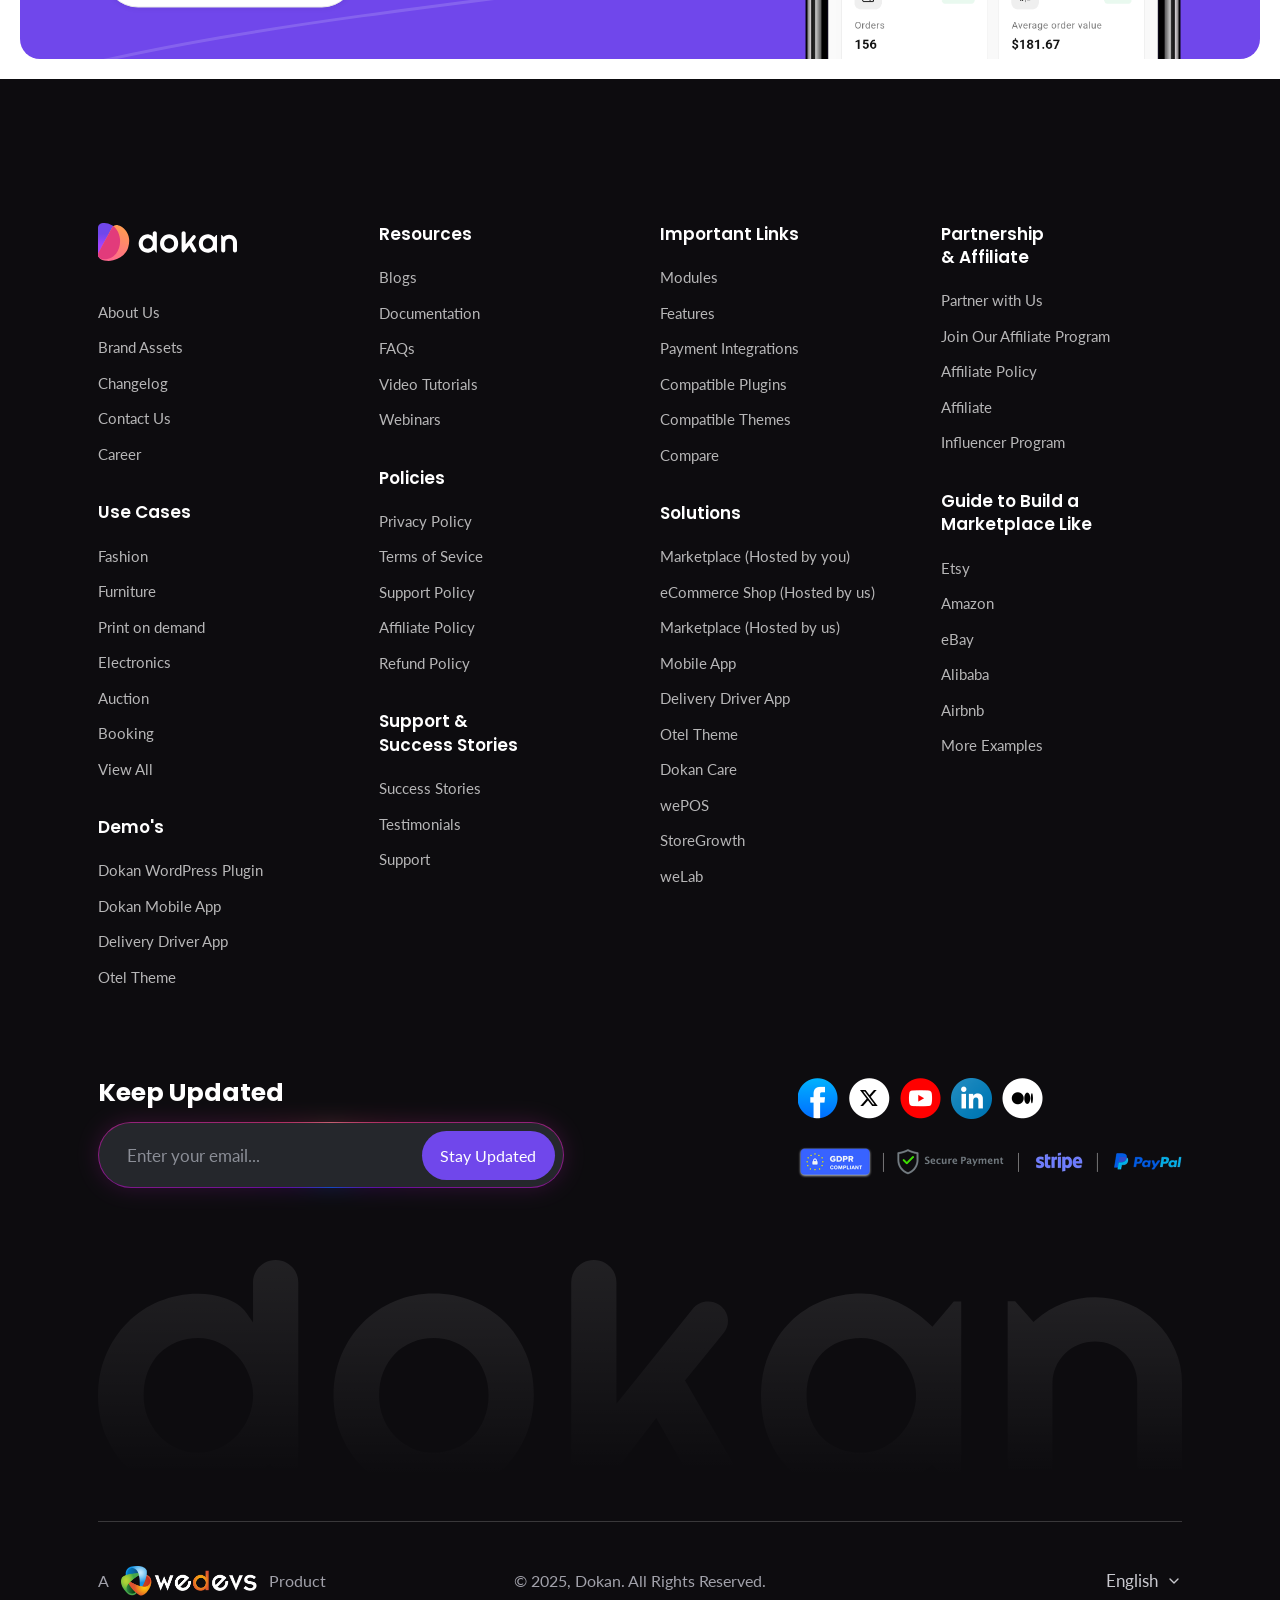
==== commit 7ccf73c5: "Pricing: drop the sale note, smaller Lifetime countdown Co-Authored-By: Claude Opus 5.5 <noreply@ant" ====
--- a/index.html
+++ b/index.html
@@ -7,14 +7,14 @@
   <link rel="preconnect" href="https://fonts.googleapis.com">
   <link rel="preconnect" href="https://fonts.gstatic.com" crossorigin>
   <link href="https://fonts.googleapis.com/css2?family=Dosis:wght@700&family=Inter:wght@400;500;600;700;800&family=Lato:wght@400;700&family=Poppins:wght@500;600;700&family=Sora:wght@600;700&display=swap" rel="stylesheet">
-  <link rel="stylesheet" href="dokan-ui.css?v=6">
-  <link rel="stylesheet" href="base.css?v=6">
-  <link rel="stylesheet" href="styles.css?v=6">
-  <link rel="stylesheet" href="faq.css?v=6">
-  <link rel="stylesheet" href="cta.css?v=6">
-  <link rel="stylesheet" href="footer.css?v=6">
-  <link rel="stylesheet" href="menu.css?v=6">
-  <link rel="stylesheet" href="app-nav.css?v=6">
+  <link rel="stylesheet" href="dokan-ui.css?v=8">
+  <link rel="stylesheet" href="base.css?v=8">
+  <link rel="stylesheet" href="styles.css?v=8">
+  <link rel="stylesheet" href="faq.css?v=8">
+  <link rel="stylesheet" href="cta.css?v=8">
+  <link rel="stylesheet" href="footer.css?v=8">
+  <link rel="stylesheet" href="menu.css?v=8">
+  <link rel="stylesheet" href="app-nav.css?v=8">
 </head>
 <body>
 <div class="page" style="--top-bg:#fbf8ed">
@@ -773,9 +773,9 @@
   </div>
 </footer>
 </div>
-<script src="script.js?v=6"></script>
-<script src="menu.js?v=6"></script>
-<script src="dokan-ui.js?v=6" defer></script>
-<script src="faq.js?v=6" defer></script>
+<script src="script.js?v=8"></script>
+<script src="menu.js?v=8"></script>
+<script src="dokan-ui.js?v=8" defer></script>
+<script src="faq.js?v=8" defer></script>
 </body>
 </html>
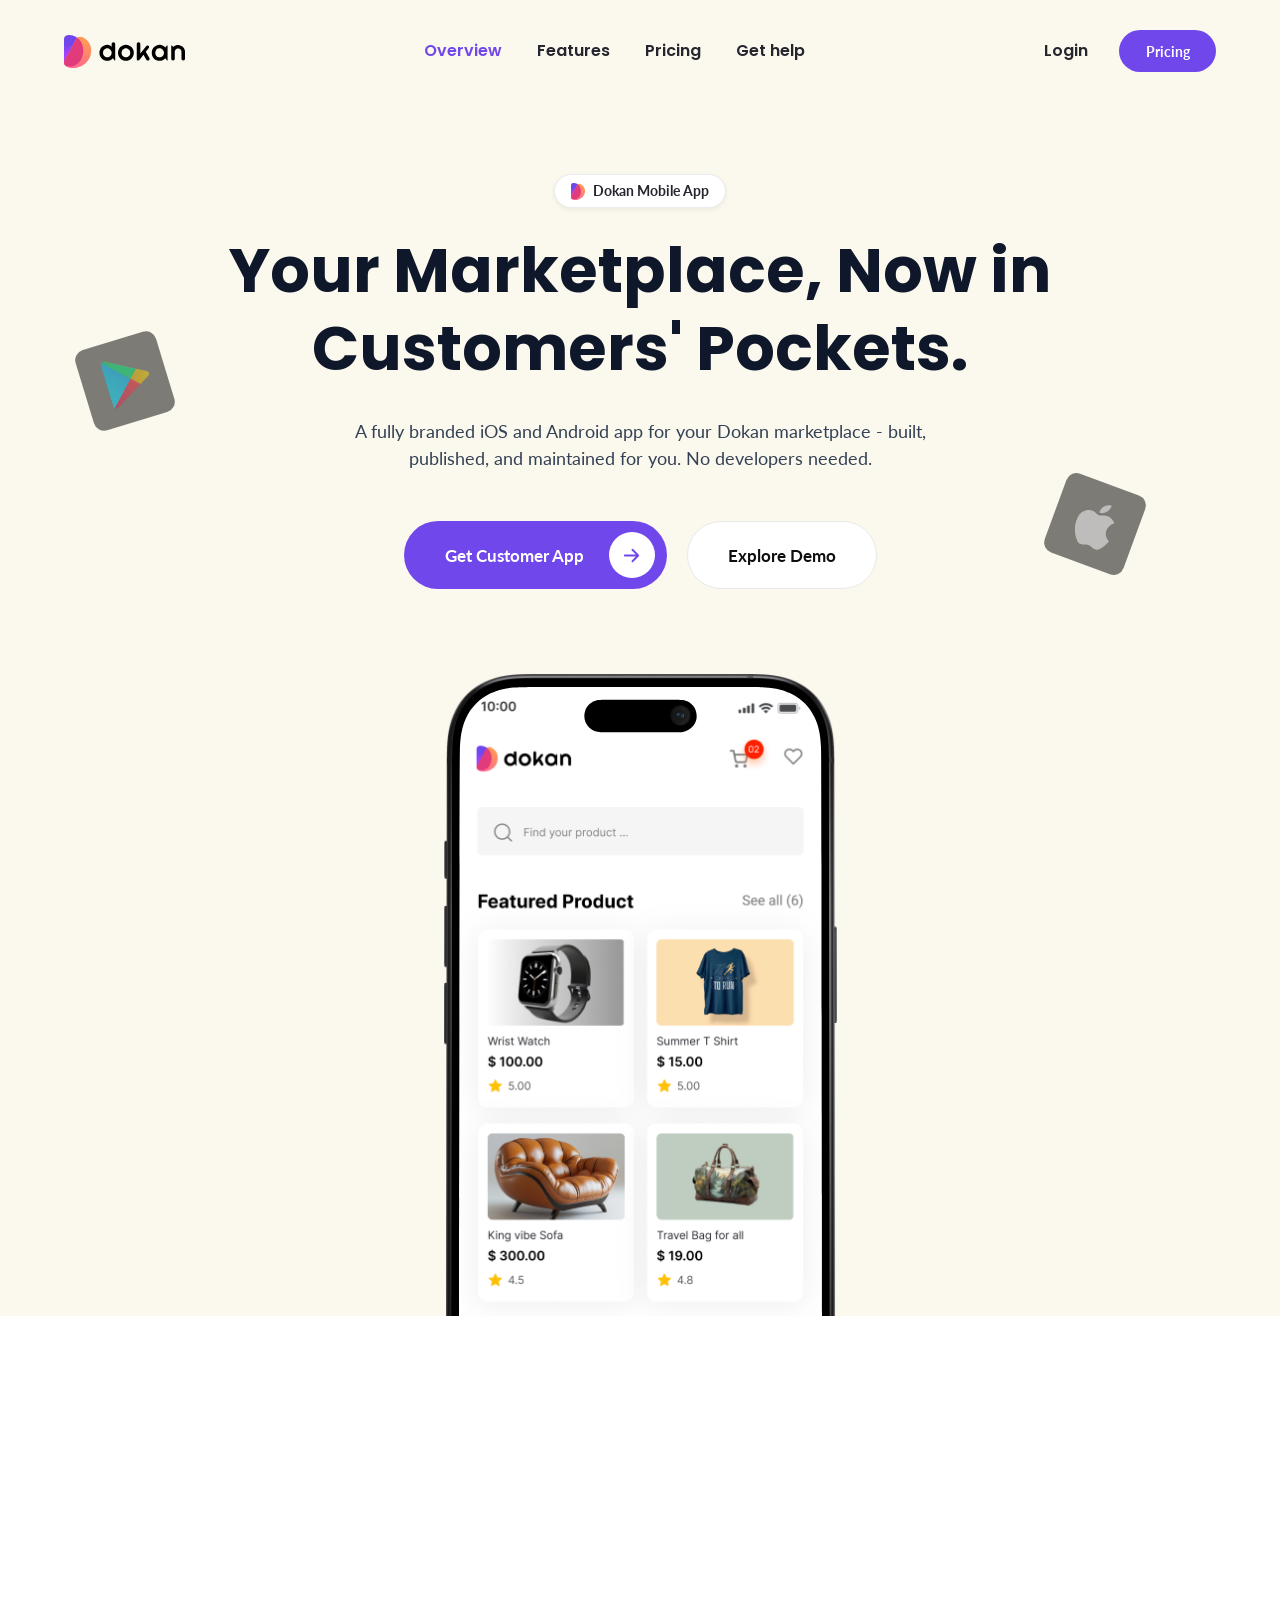
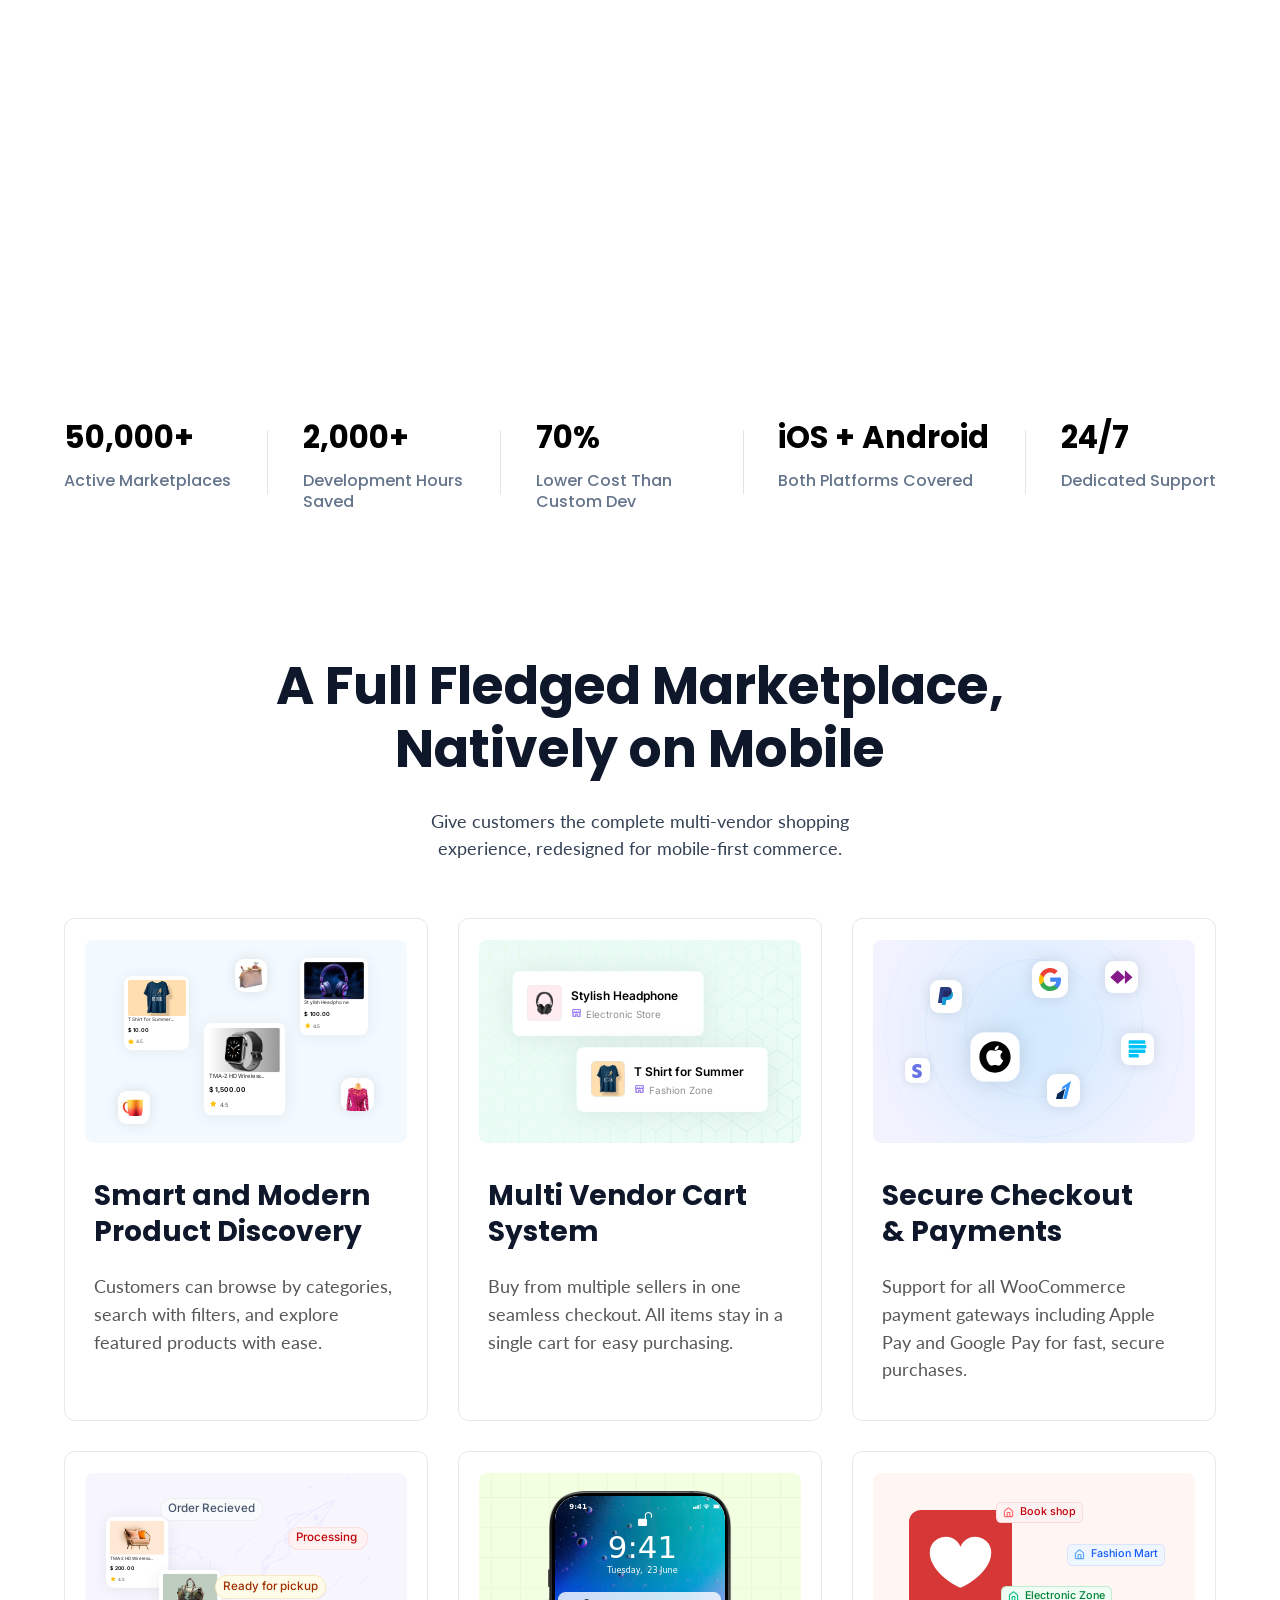
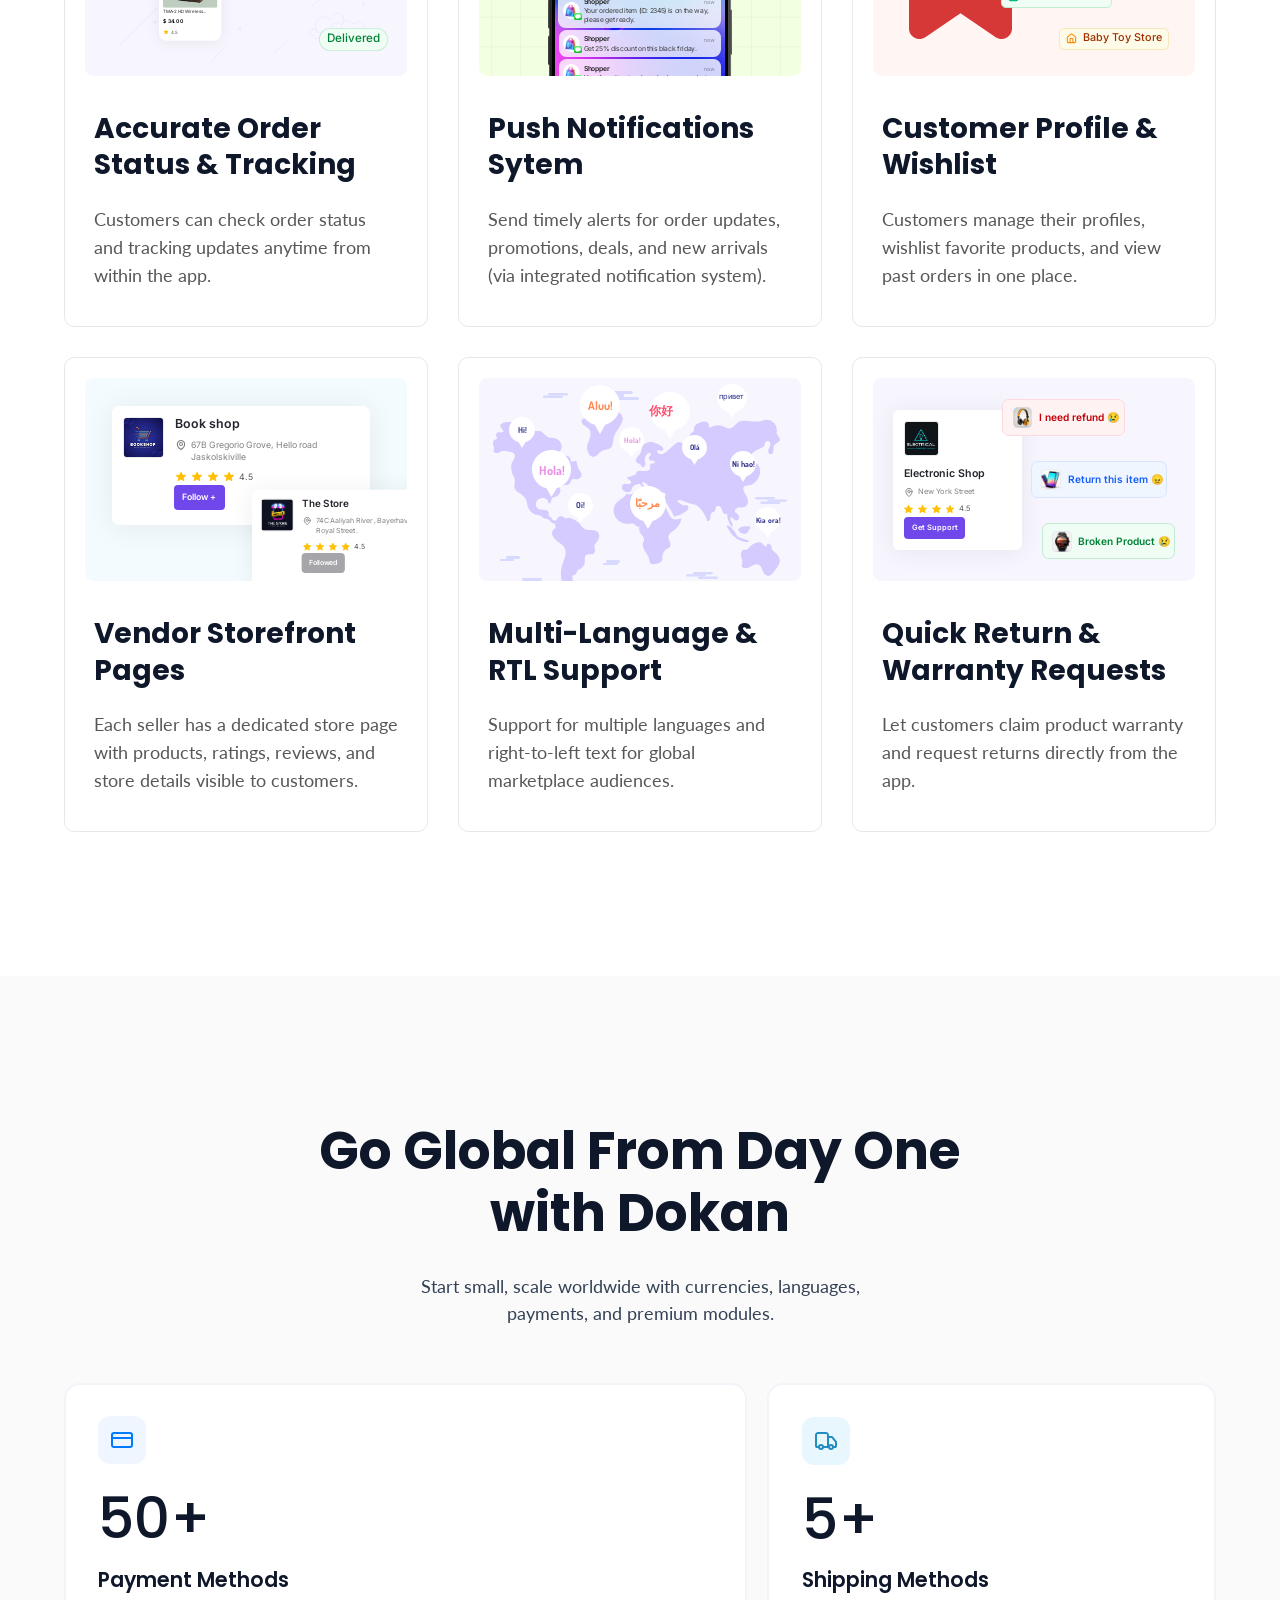
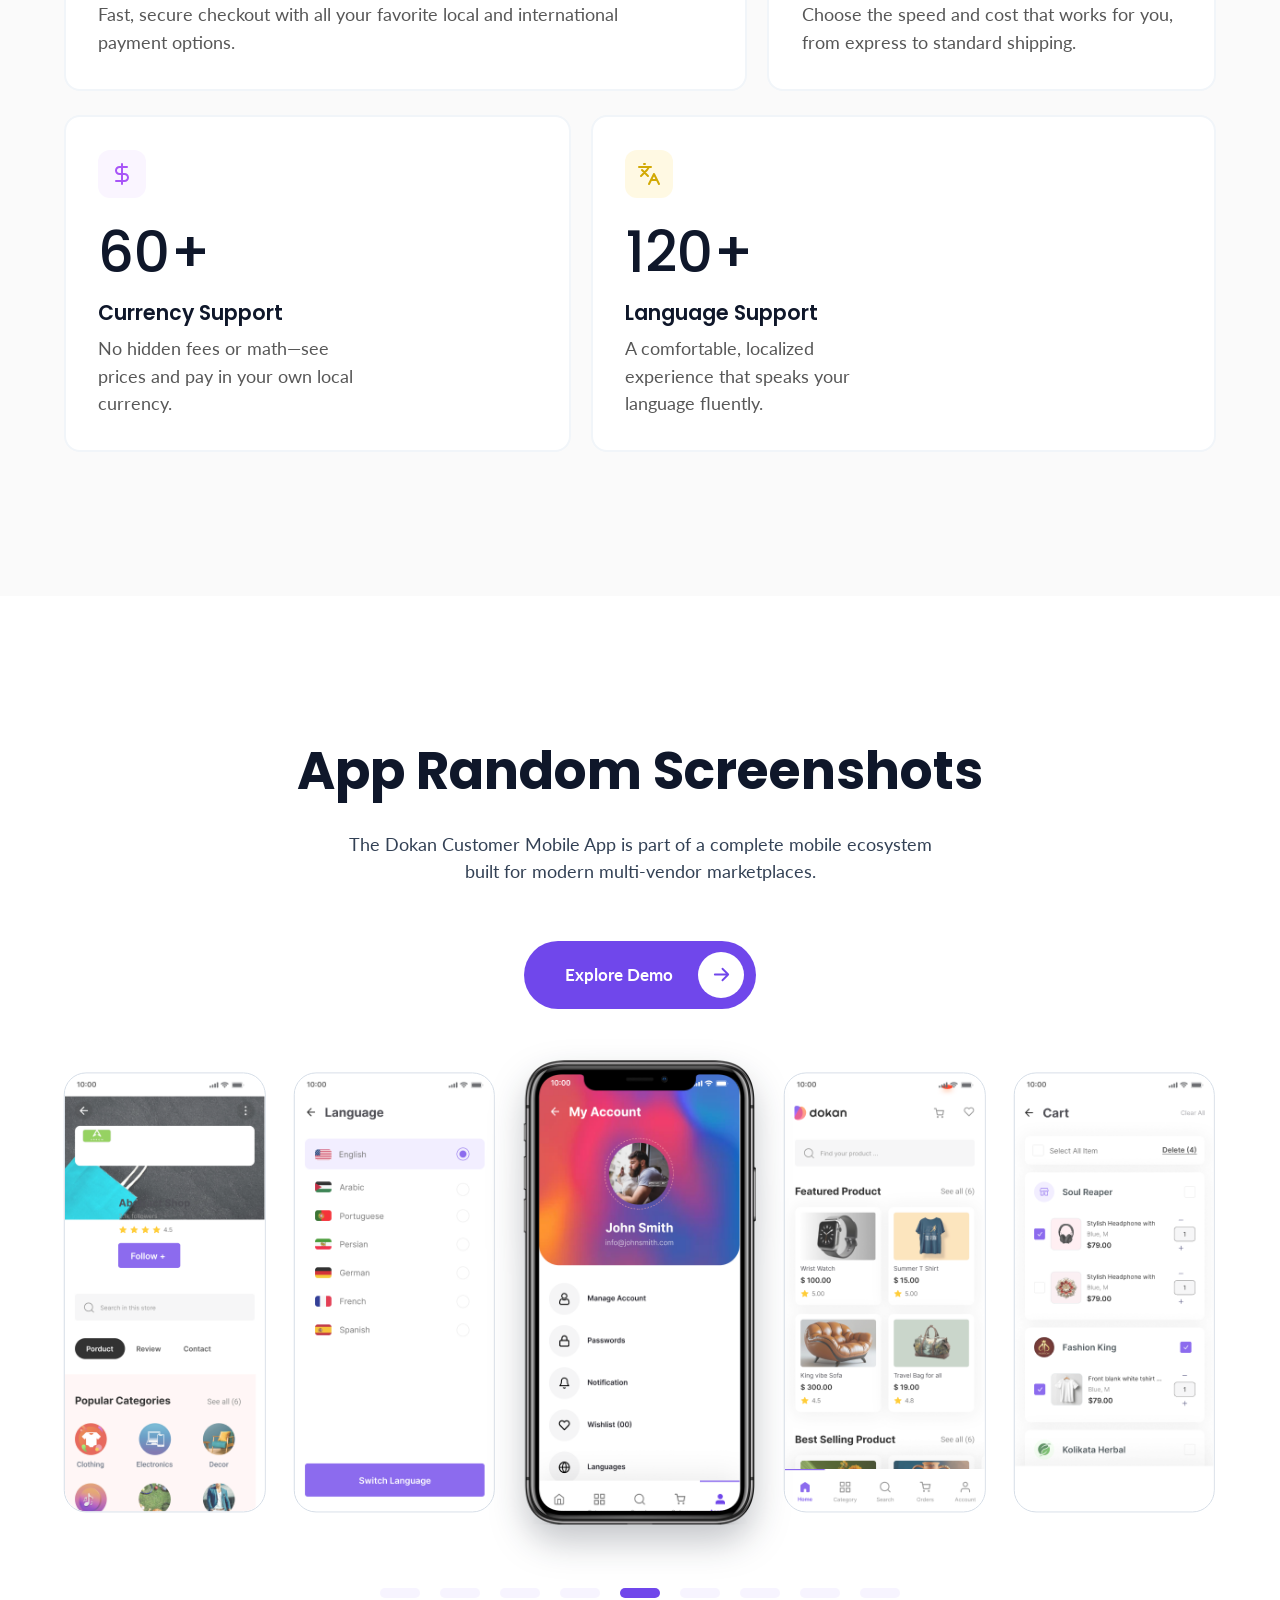
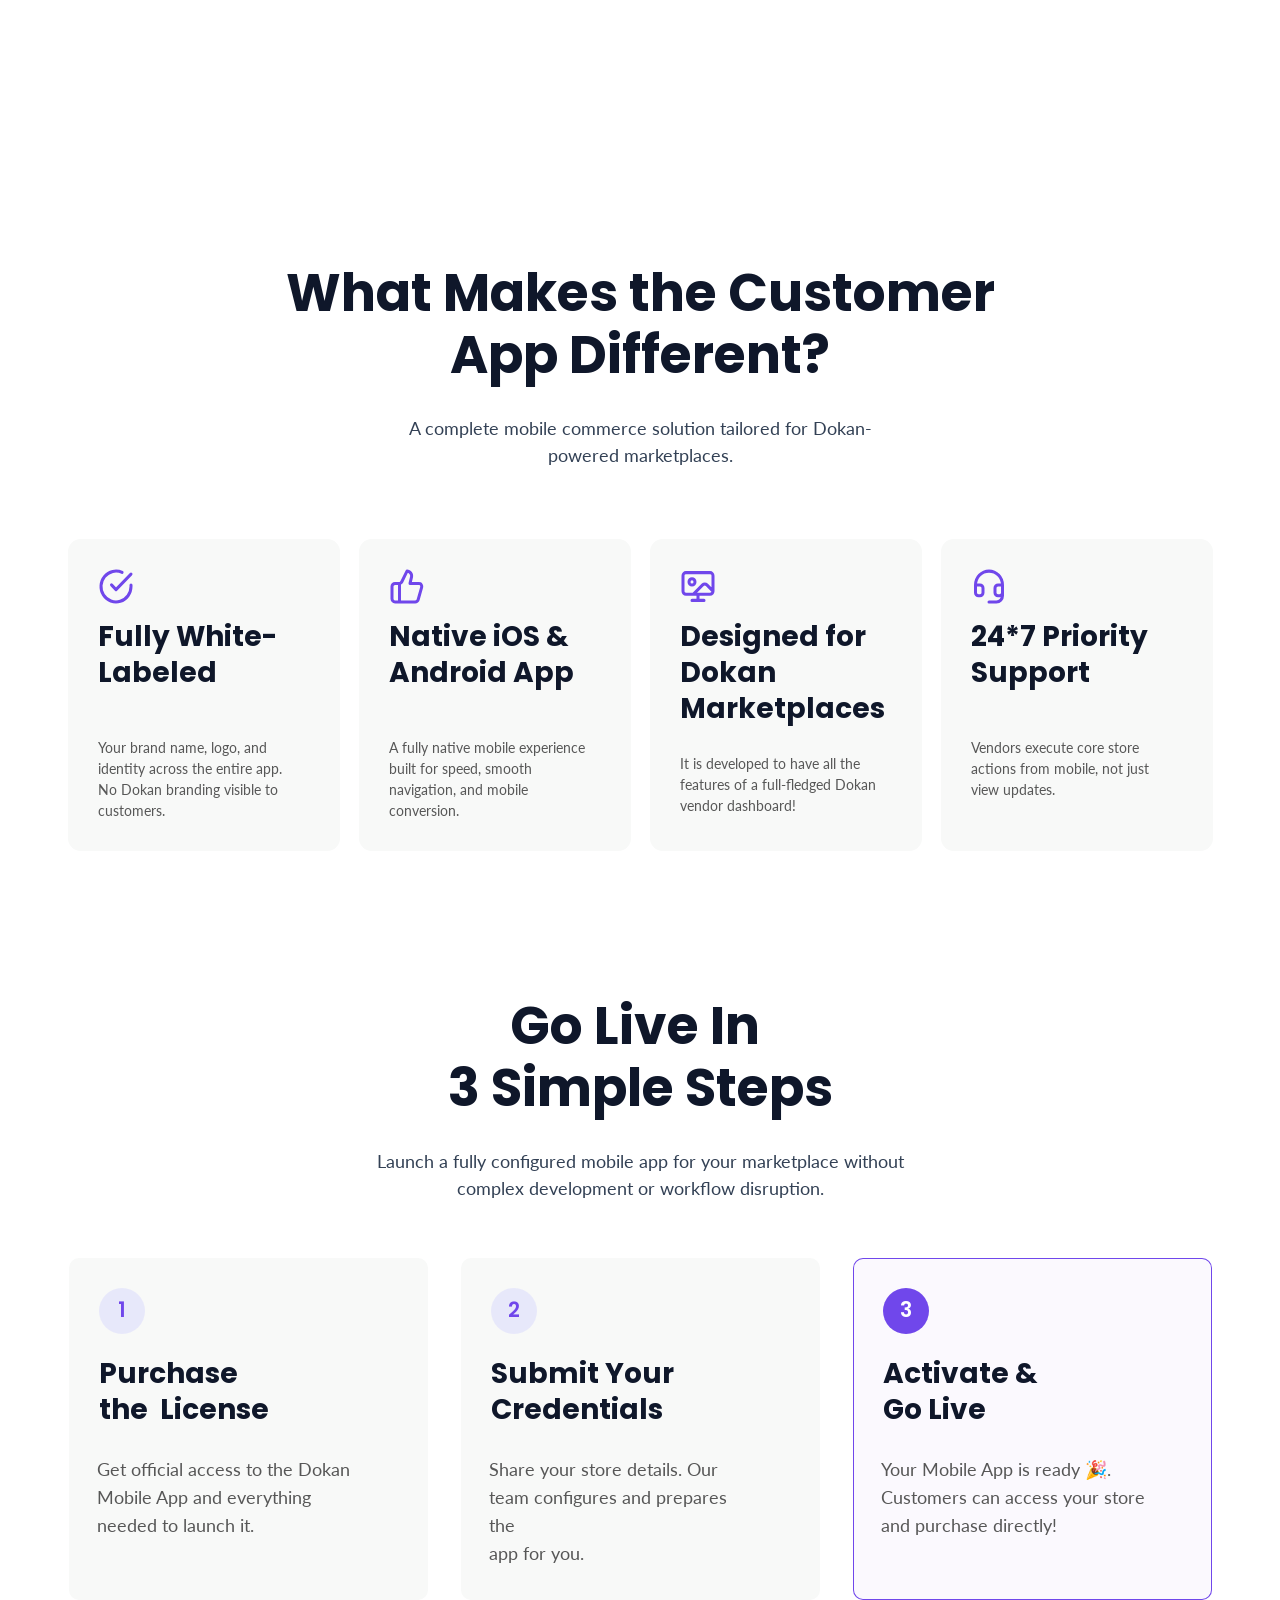
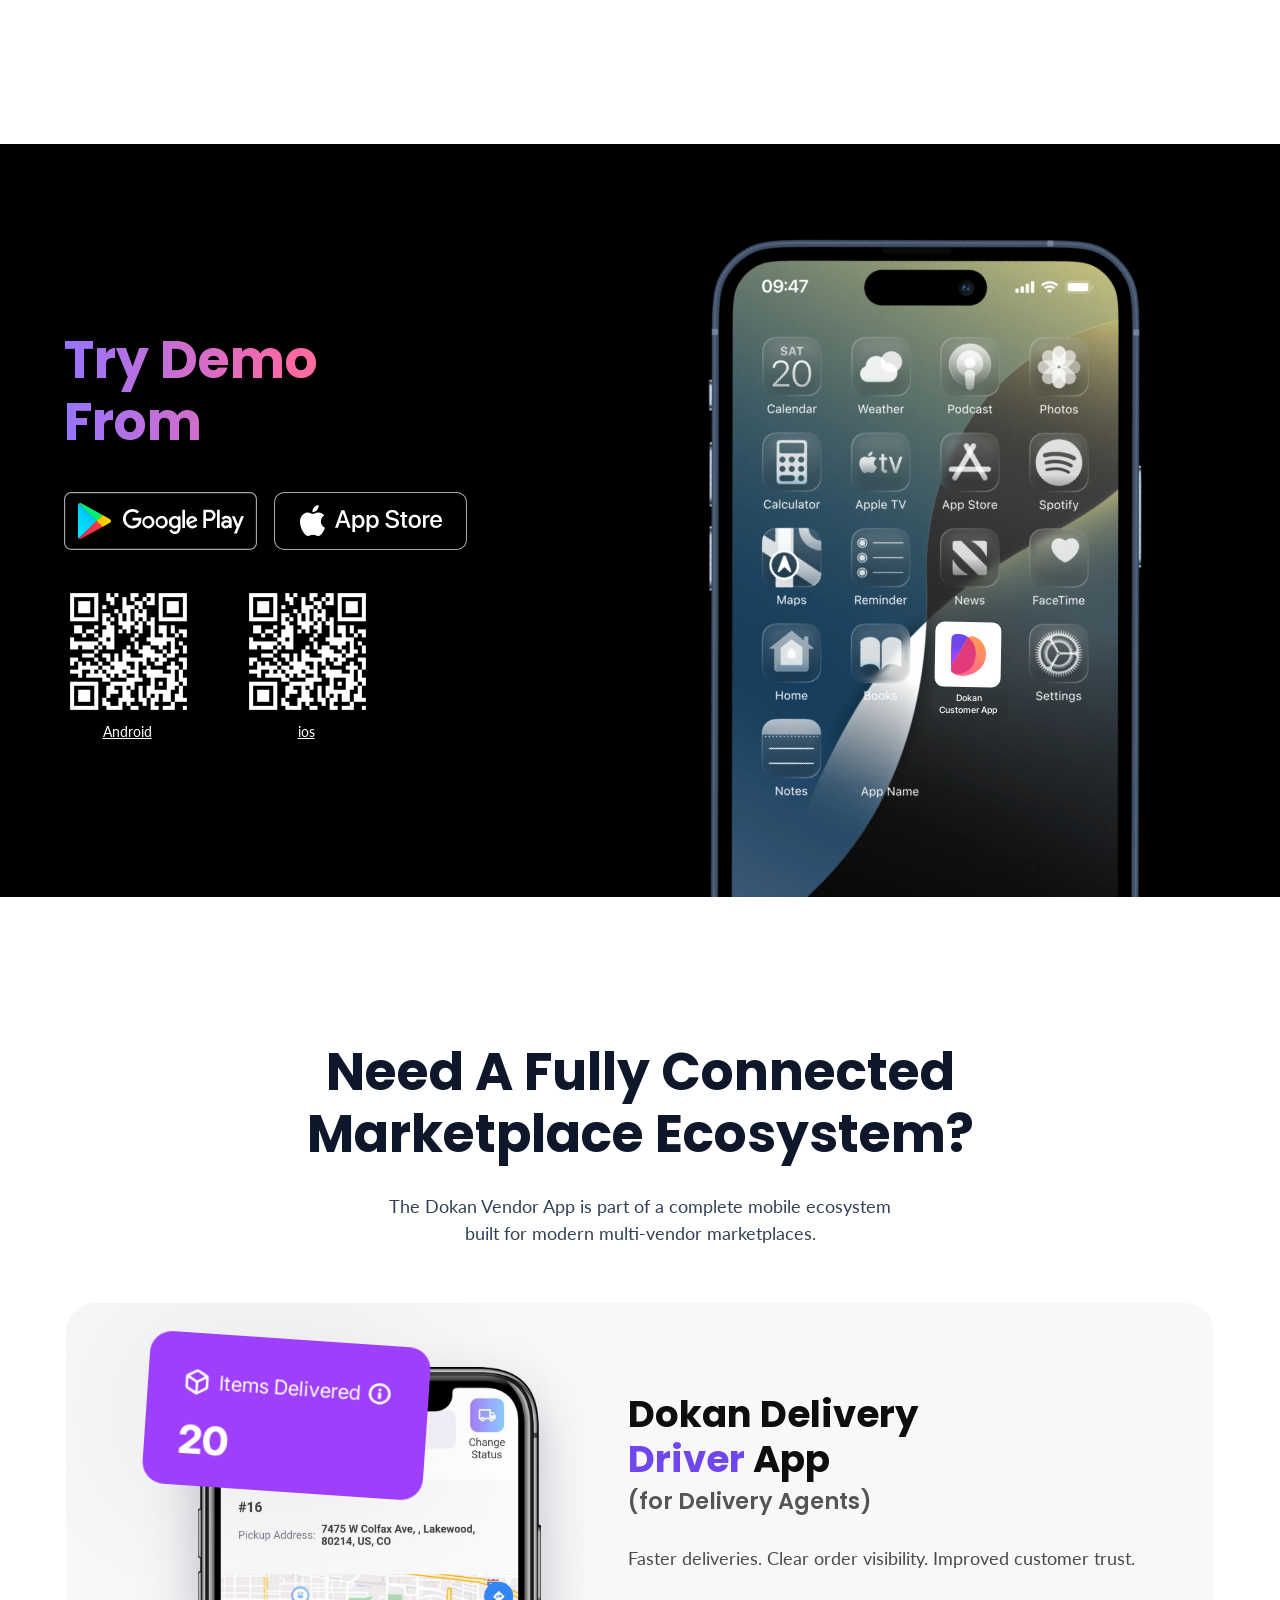
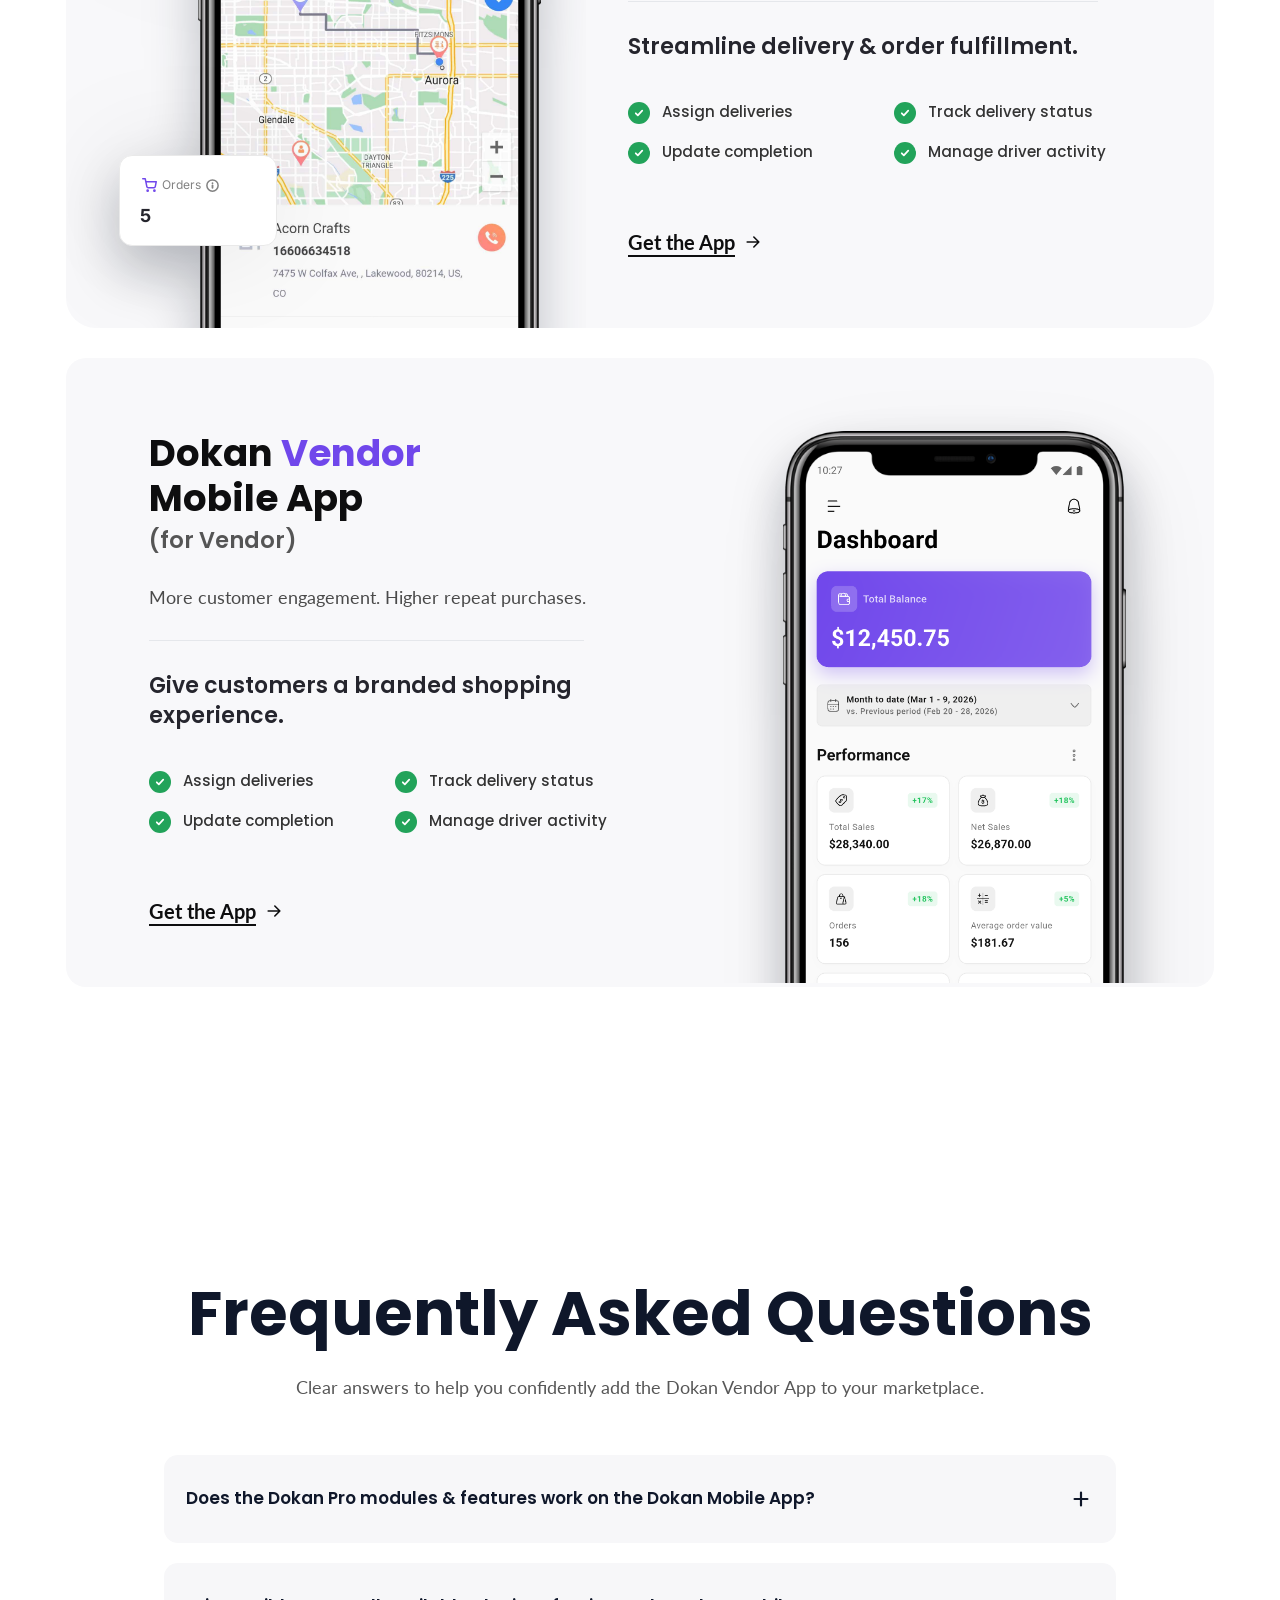
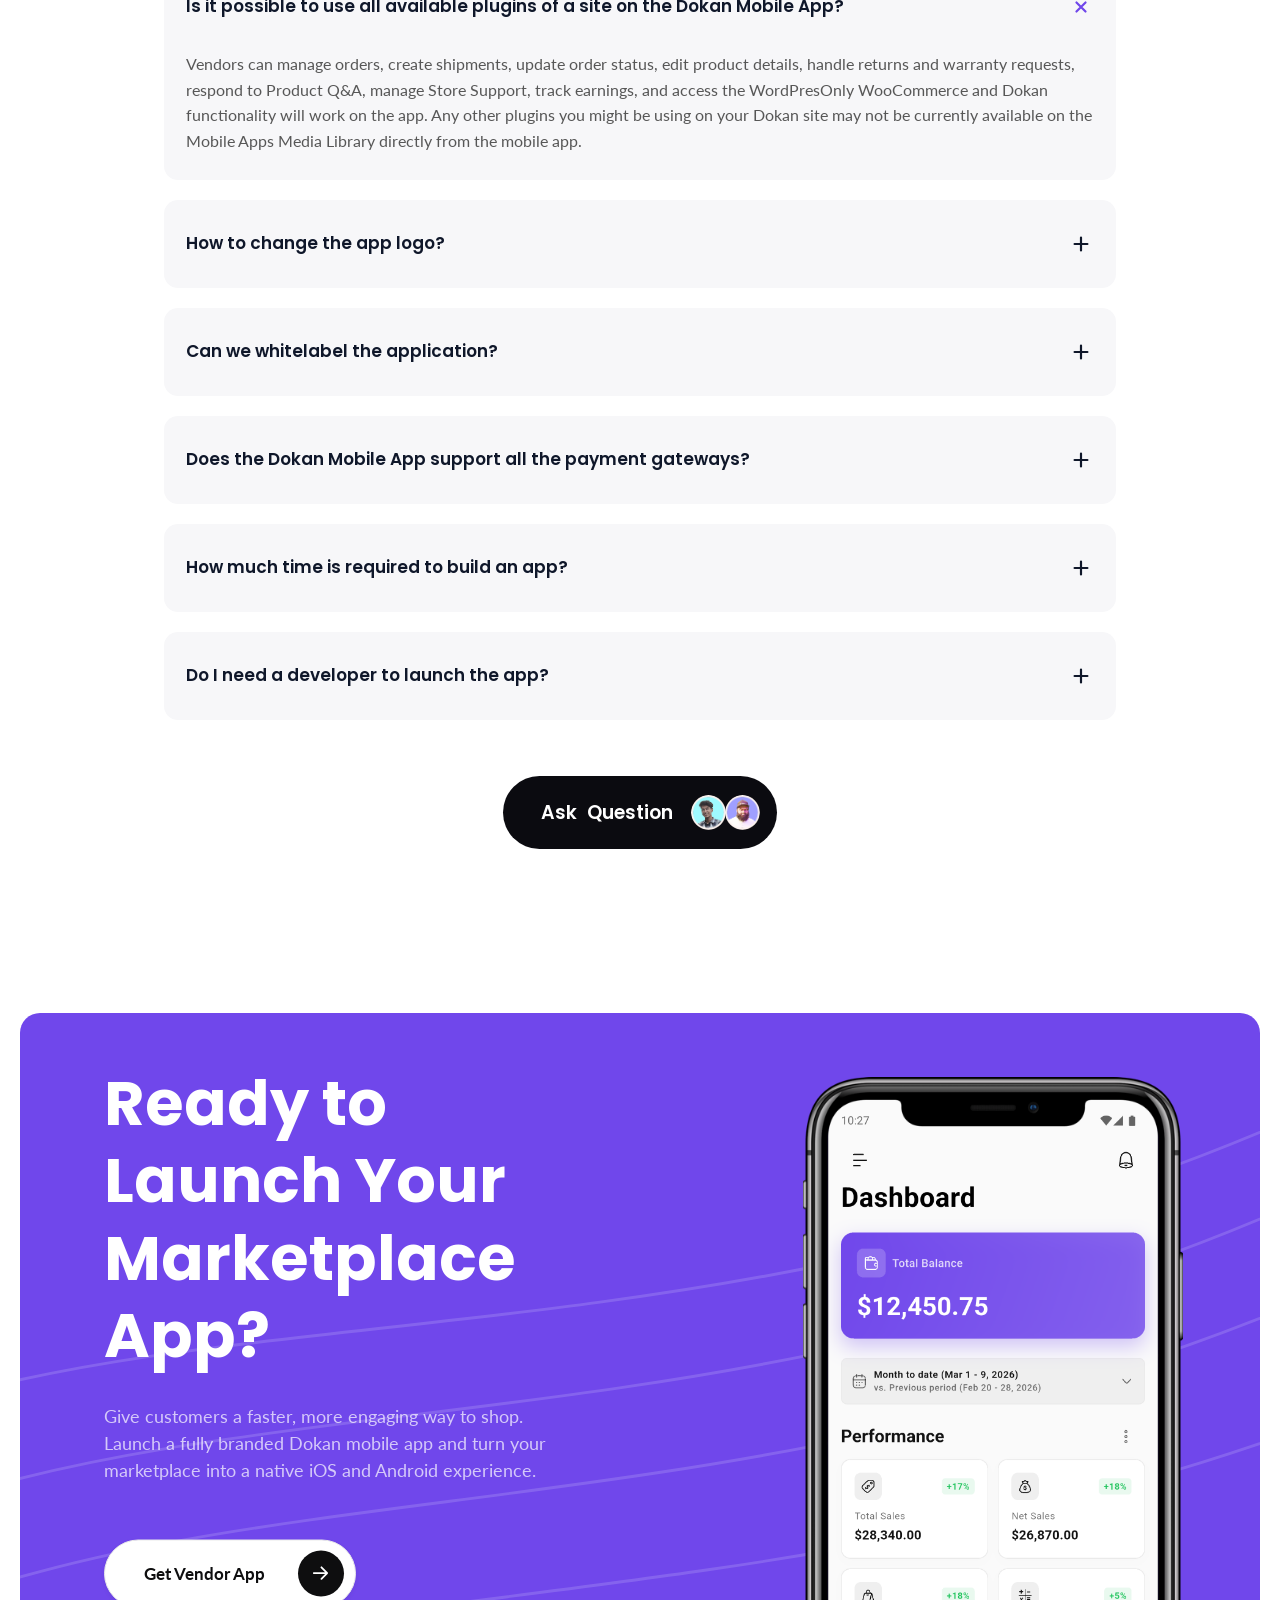
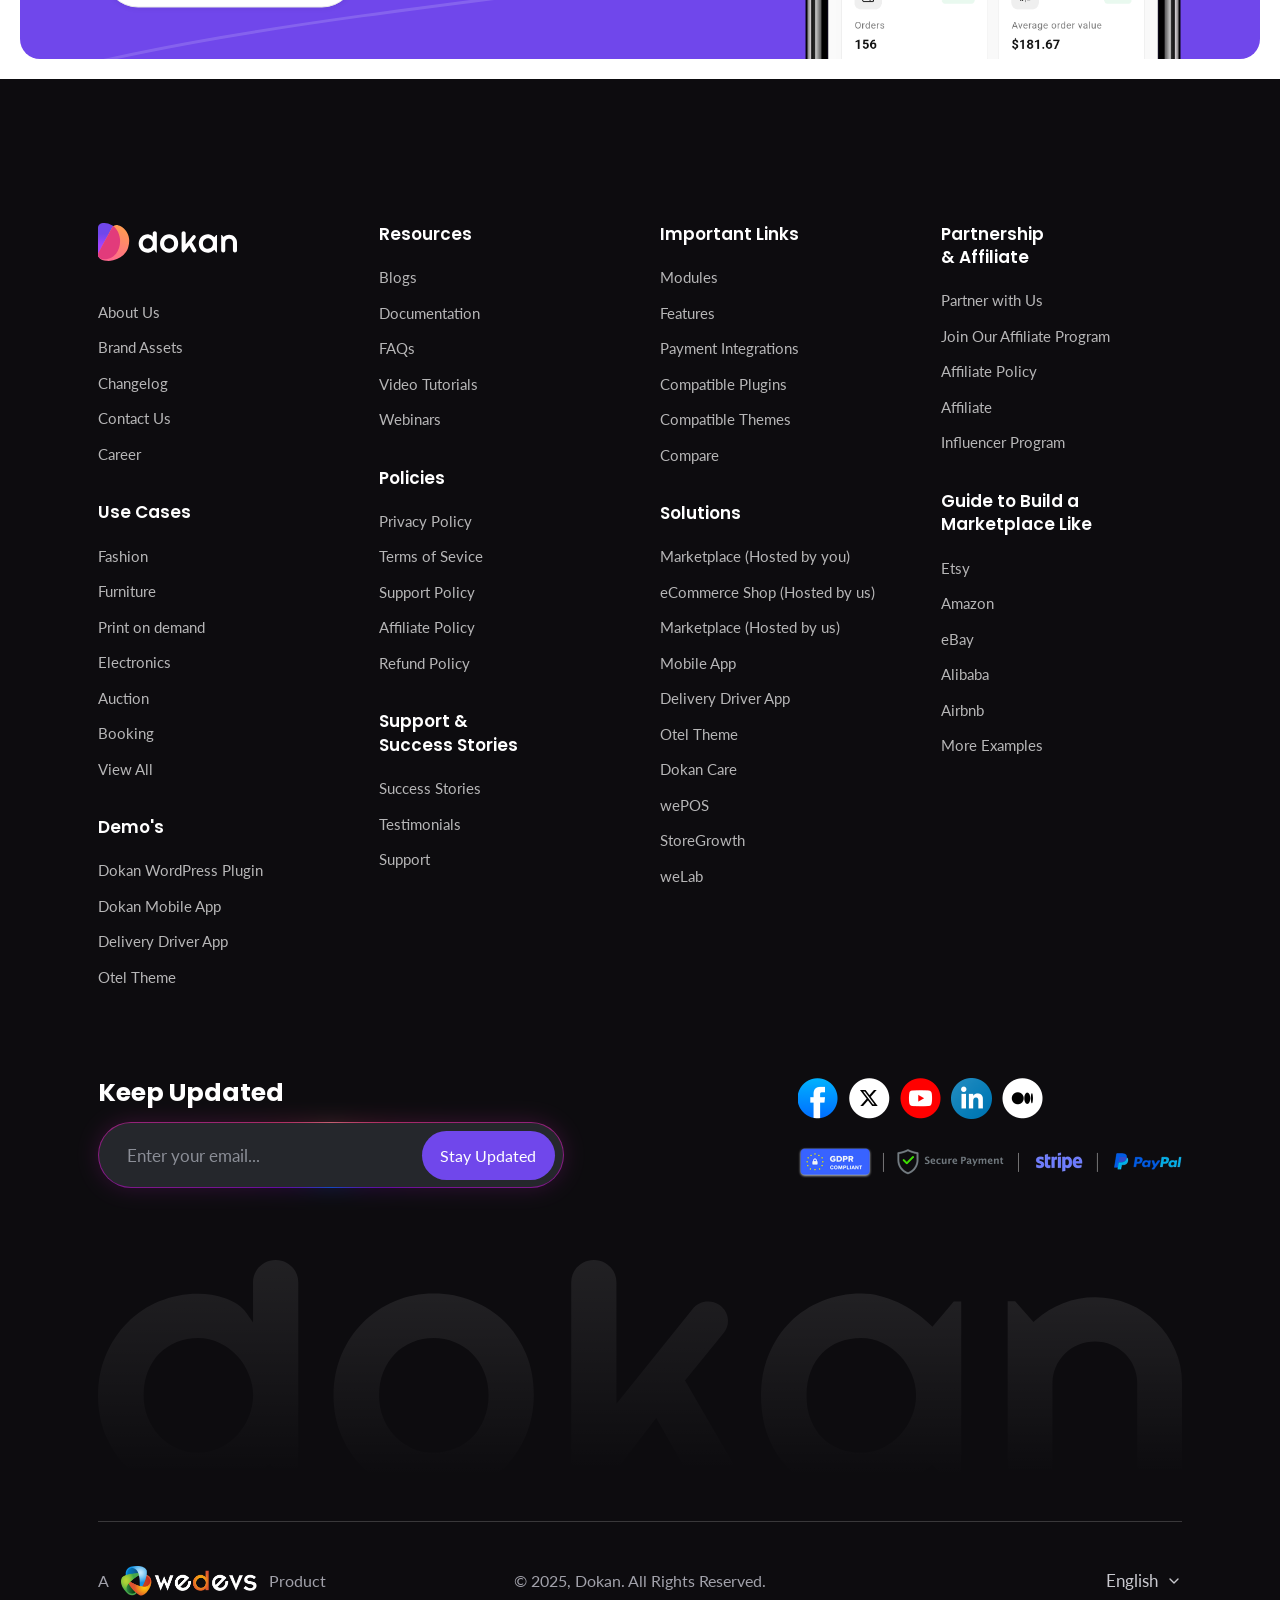
==== commit 51ddc8ea: "Pricing: Lifetime promo copy at the top, countdown at the bottom Co-Authored-By: Claude Opus 5.5 <no" ====
--- a/index.html
+++ b/index.html
@@ -7,14 +7,14 @@
   <link rel="preconnect" href="https://fonts.googleapis.com">
   <link rel="preconnect" href="https://fonts.gstatic.com" crossorigin>
   <link href="https://fonts.googleapis.com/css2?family=Dosis:wght@700&family=Inter:wght@400;500;600;700;800&family=Lato:wght@400;700&family=Poppins:wght@500;600;700&family=Sora:wght@600;700&display=swap" rel="stylesheet">
-  <link rel="stylesheet" href="dokan-ui.css?v=8">
-  <link rel="stylesheet" href="base.css?v=8">
-  <link rel="stylesheet" href="styles.css?v=8">
-  <link rel="stylesheet" href="faq.css?v=8">
-  <link rel="stylesheet" href="cta.css?v=8">
-  <link rel="stylesheet" href="footer.css?v=8">
-  <link rel="stylesheet" href="menu.css?v=8">
-  <link rel="stylesheet" href="app-nav.css?v=8">
+  <link rel="stylesheet" href="dokan-ui.css?v=9">
+  <link rel="stylesheet" href="base.css?v=9">
+  <link rel="stylesheet" href="styles.css?v=9">
+  <link rel="stylesheet" href="faq.css?v=9">
+  <link rel="stylesheet" href="cta.css?v=9">
+  <link rel="stylesheet" href="footer.css?v=9">
+  <link rel="stylesheet" href="menu.css?v=9">
+  <link rel="stylesheet" href="app-nav.css?v=9">
 </head>
 <body>
 <div class="page" style="--top-bg:#fbf8ed">
@@ -773,9 +773,9 @@
   </div>
 </footer>
 </div>
-<script src="script.js?v=8"></script>
-<script src="menu.js?v=8"></script>
-<script src="dokan-ui.js?v=8" defer></script>
-<script src="faq.js?v=8" defer></script>
+<script src="script.js?v=9"></script>
+<script src="menu.js?v=9"></script>
+<script src="dokan-ui.js?v=9" defer></script>
+<script src="faq.js?v=9" defer></script>
 </body>
 </html>
